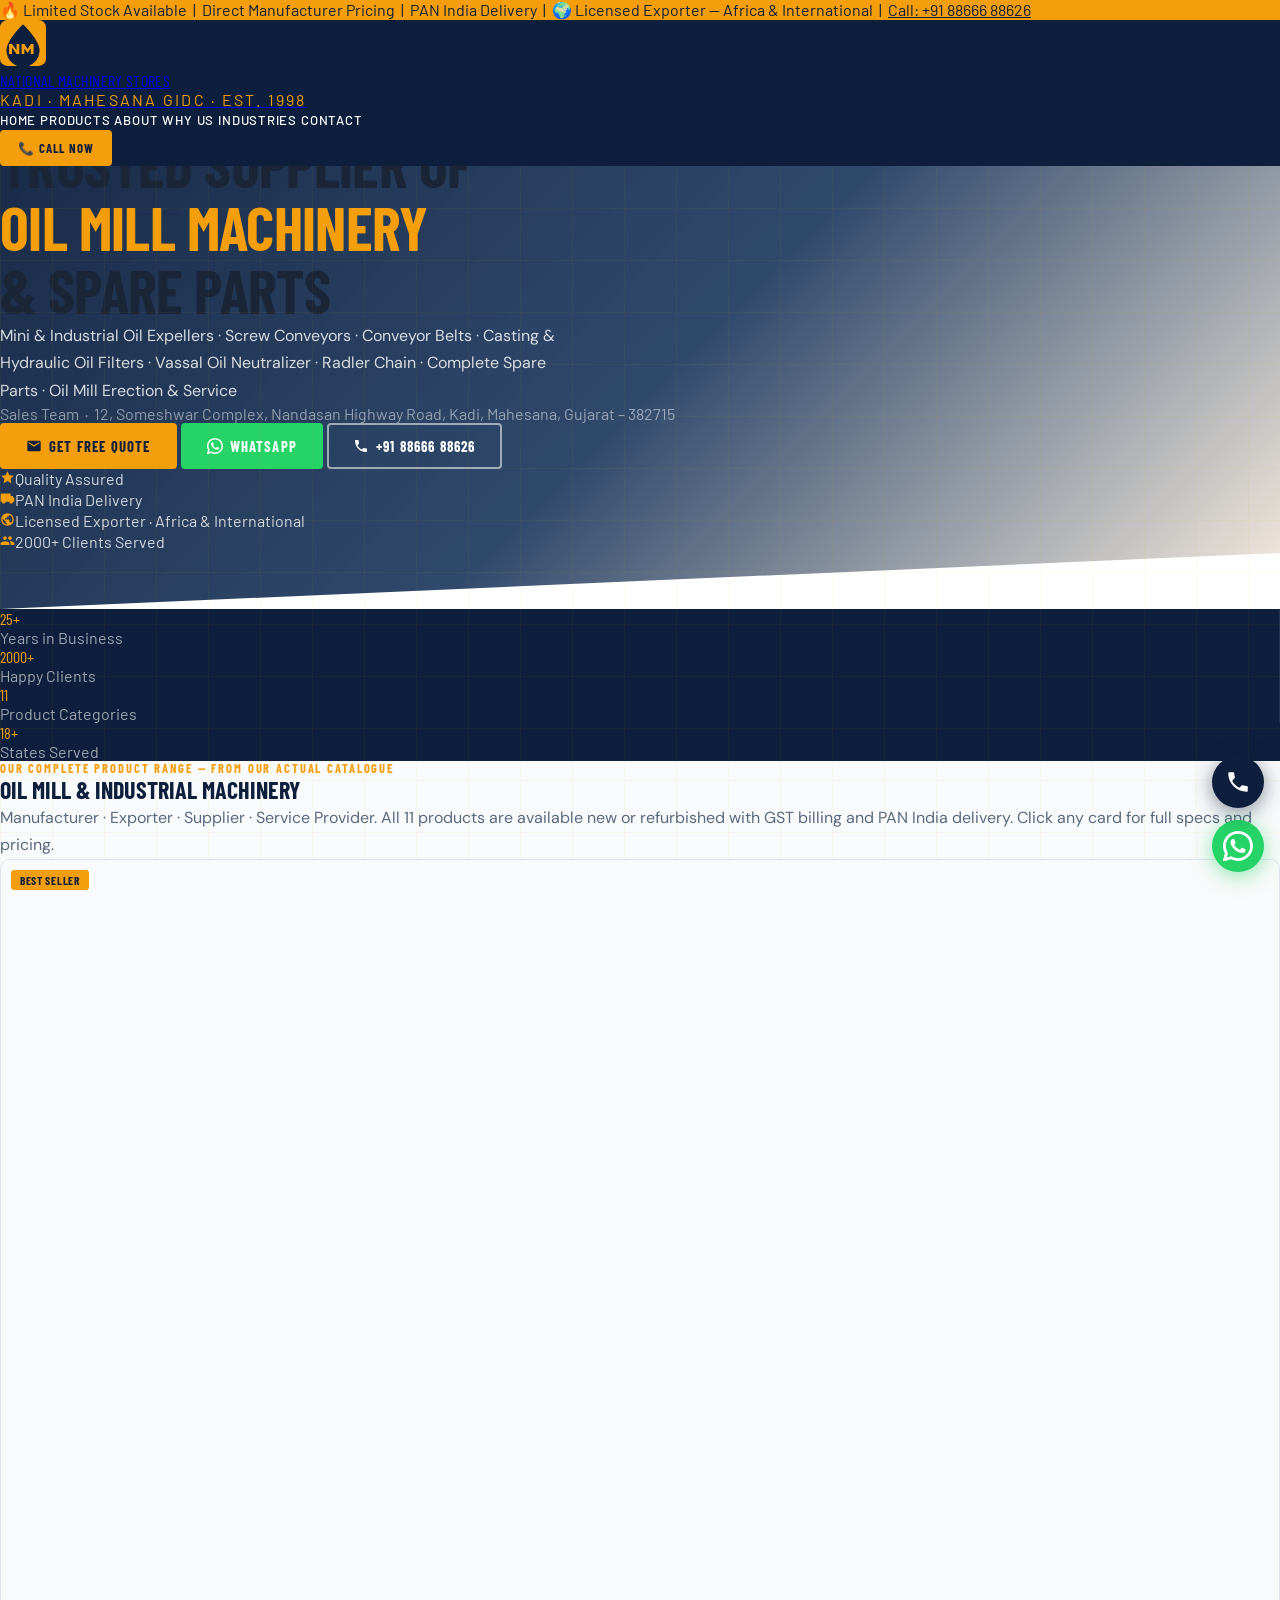
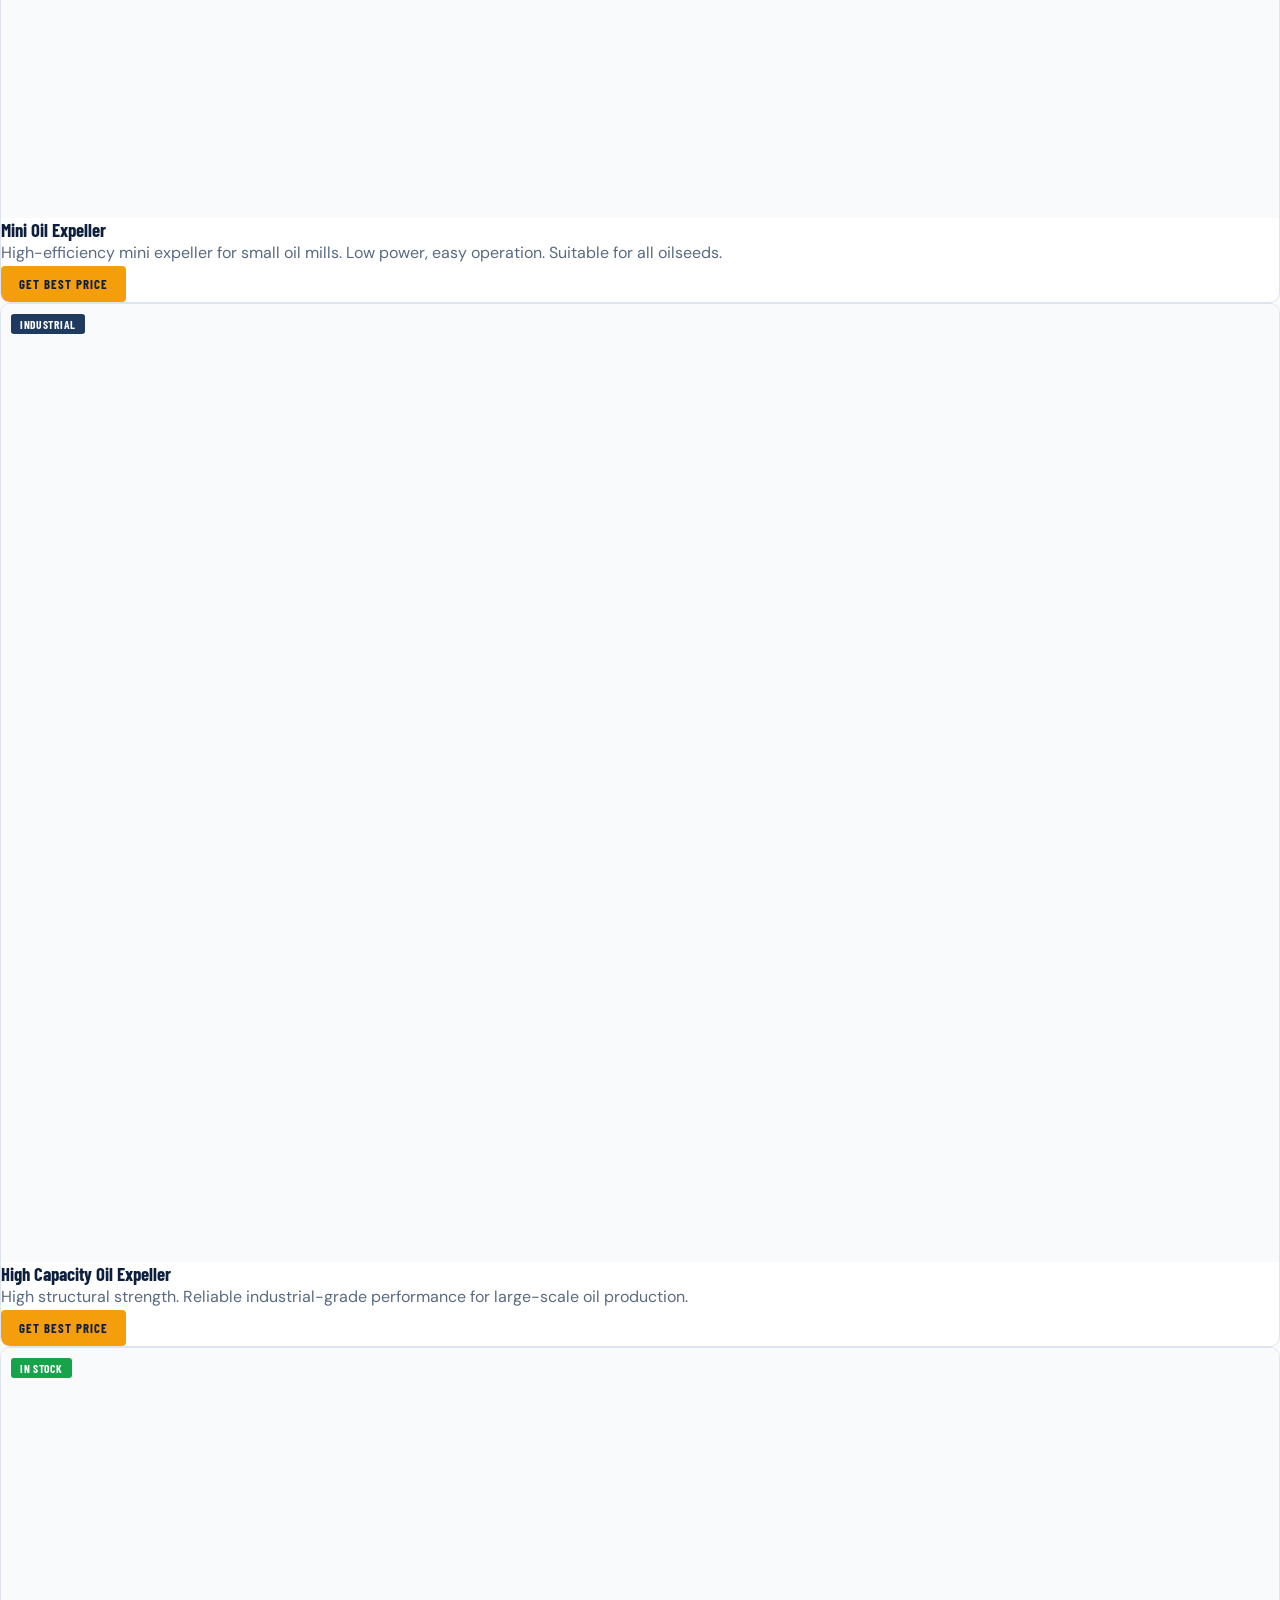
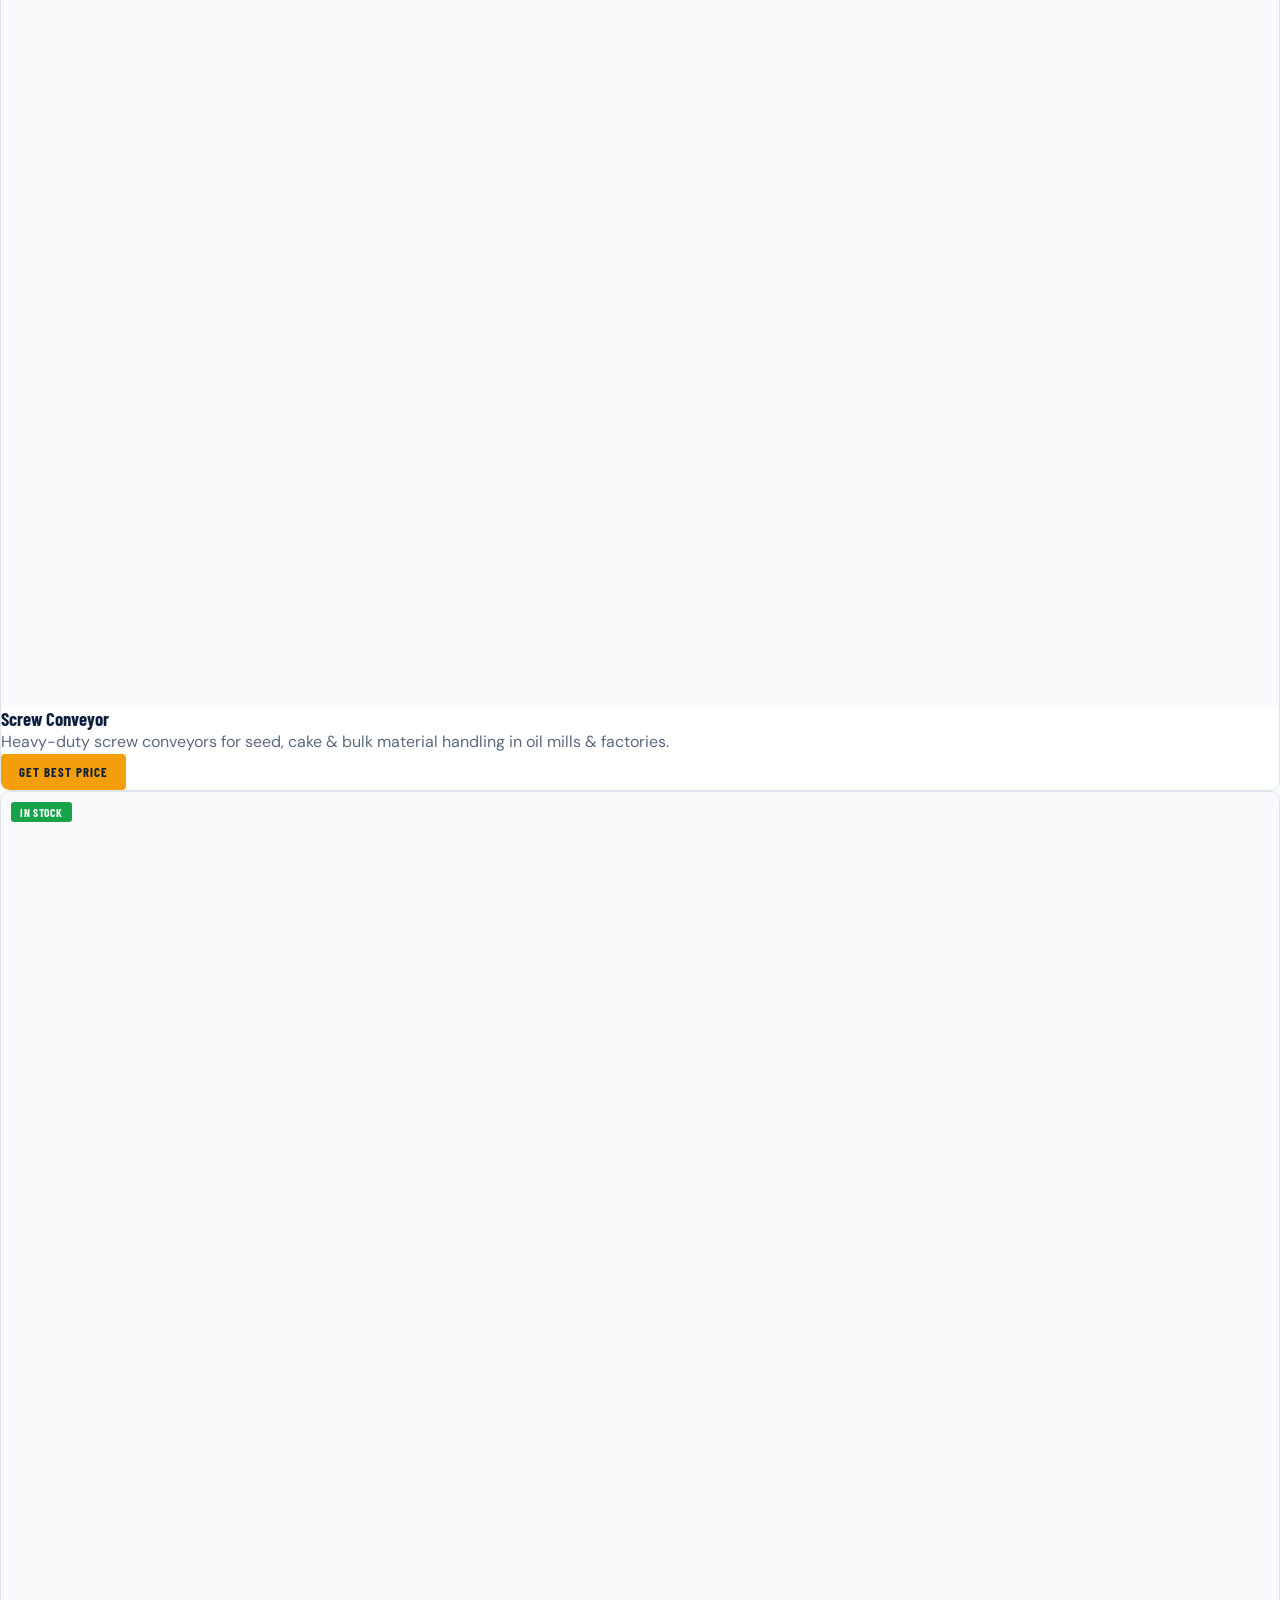
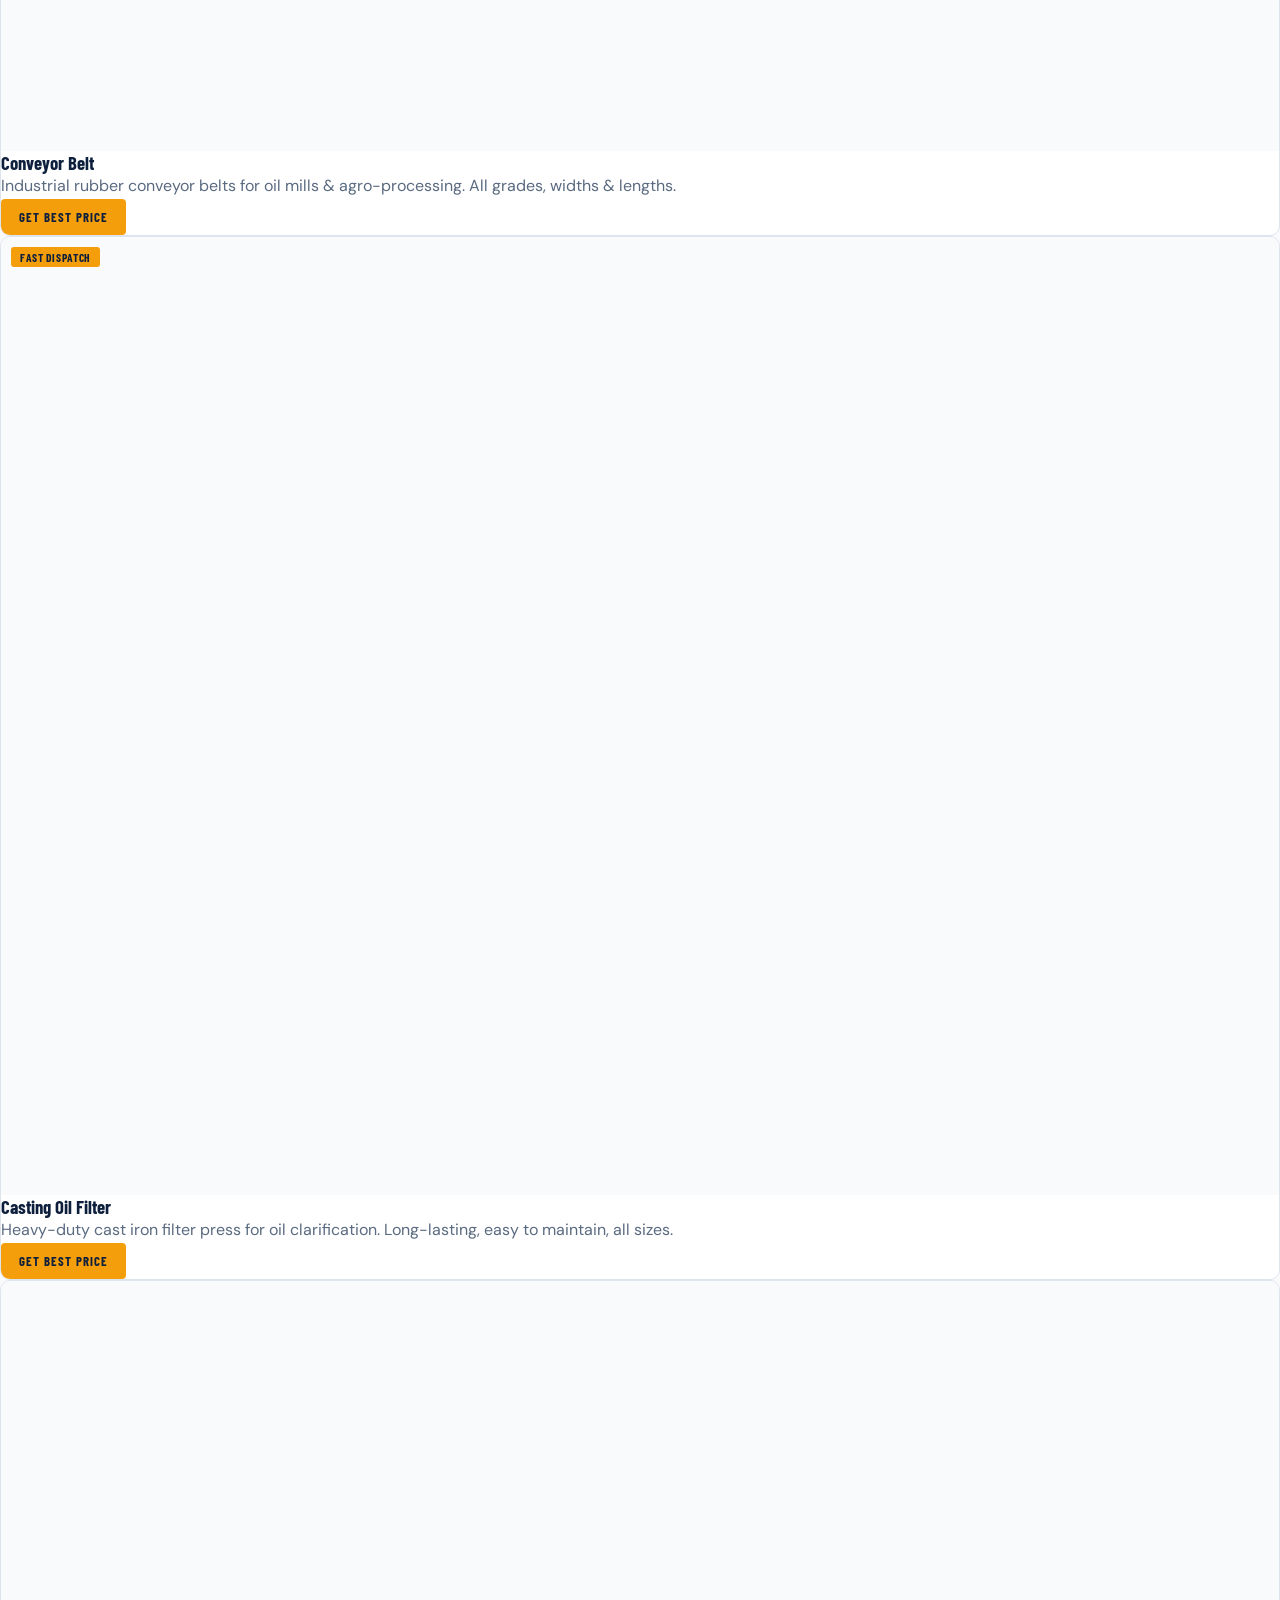
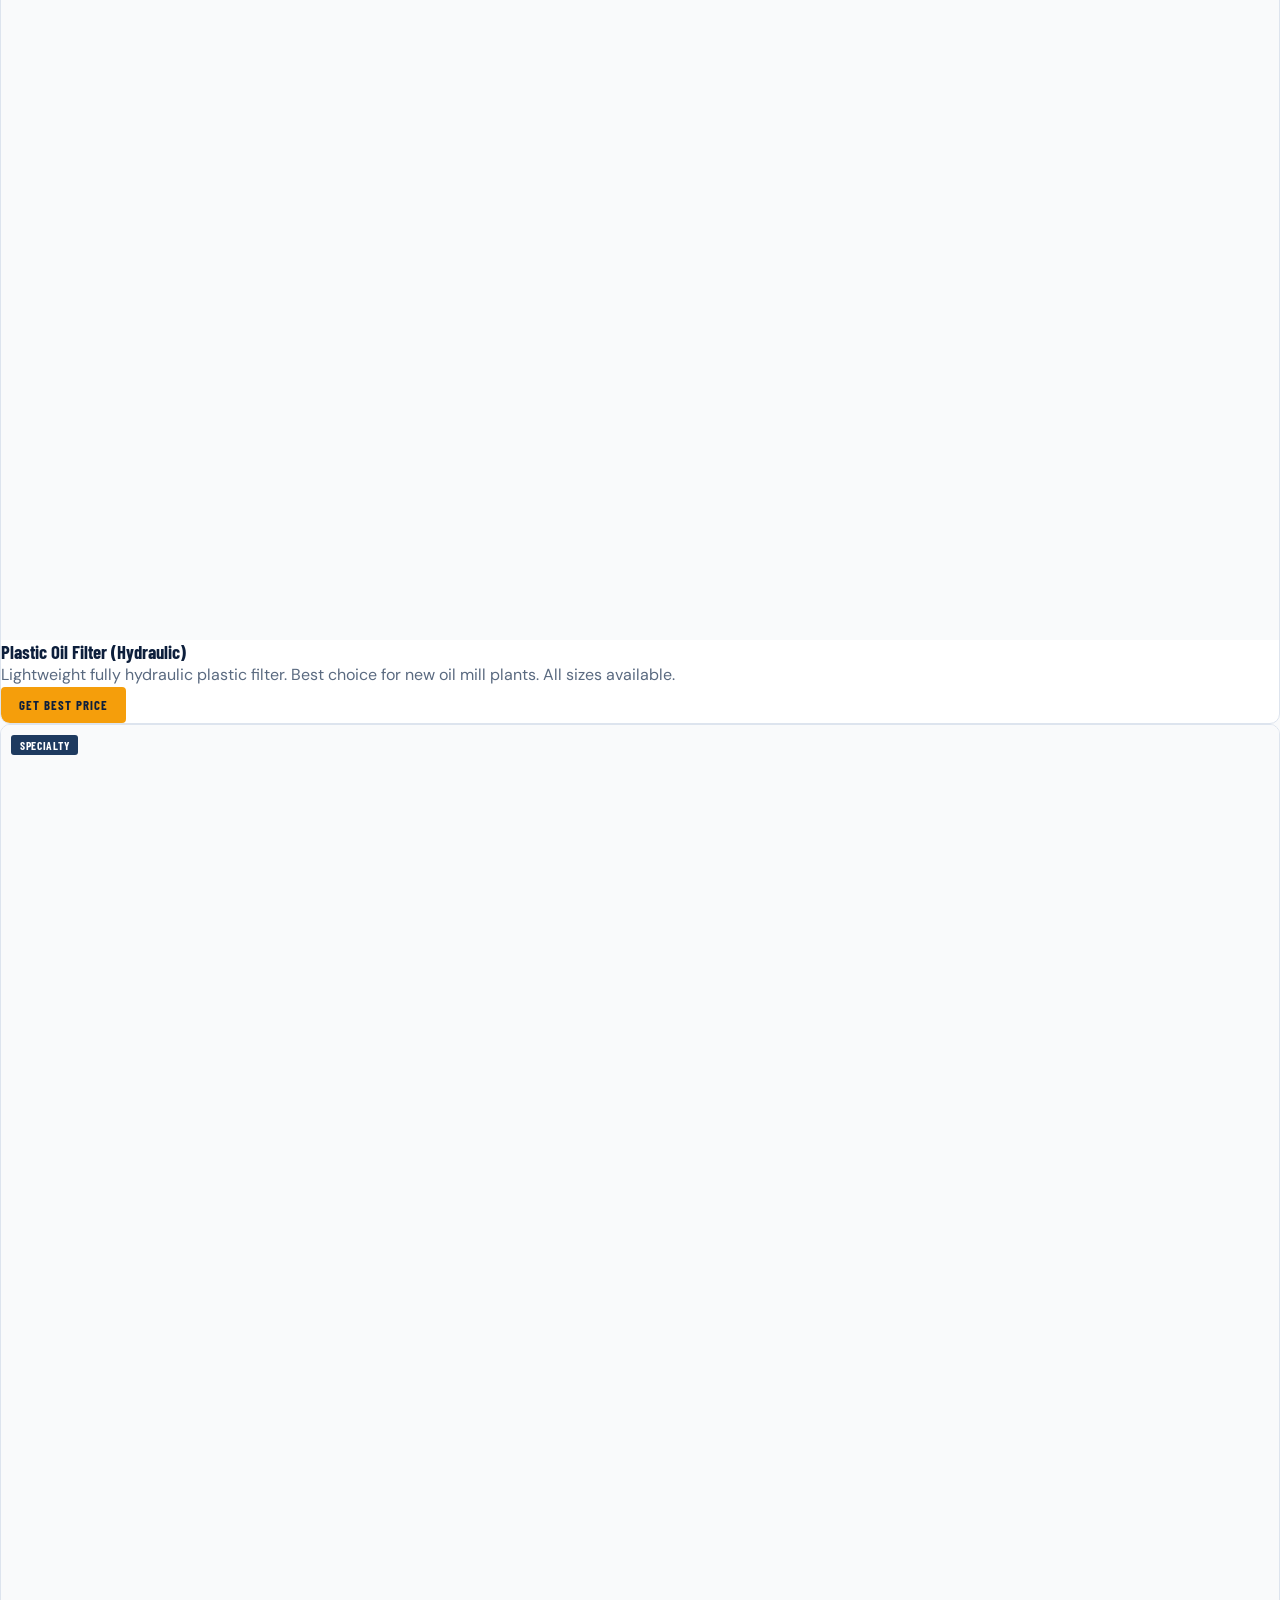
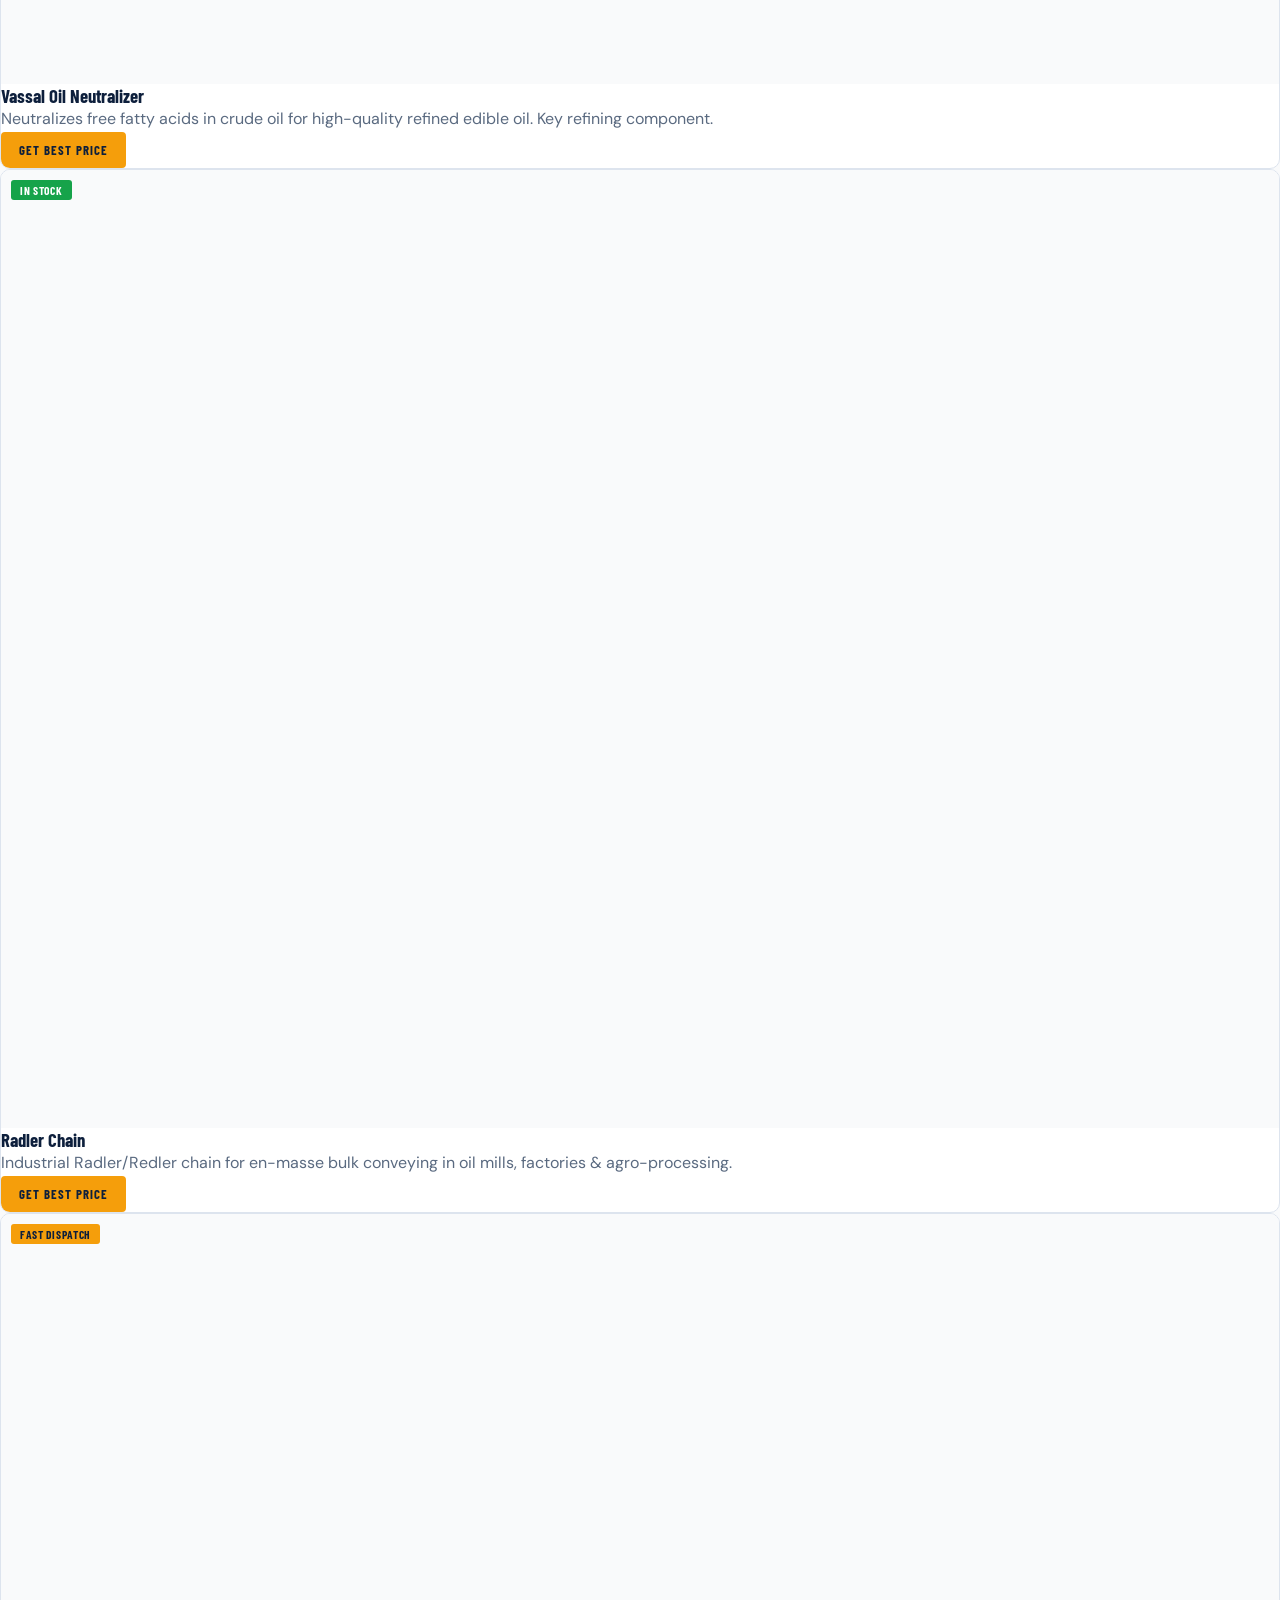
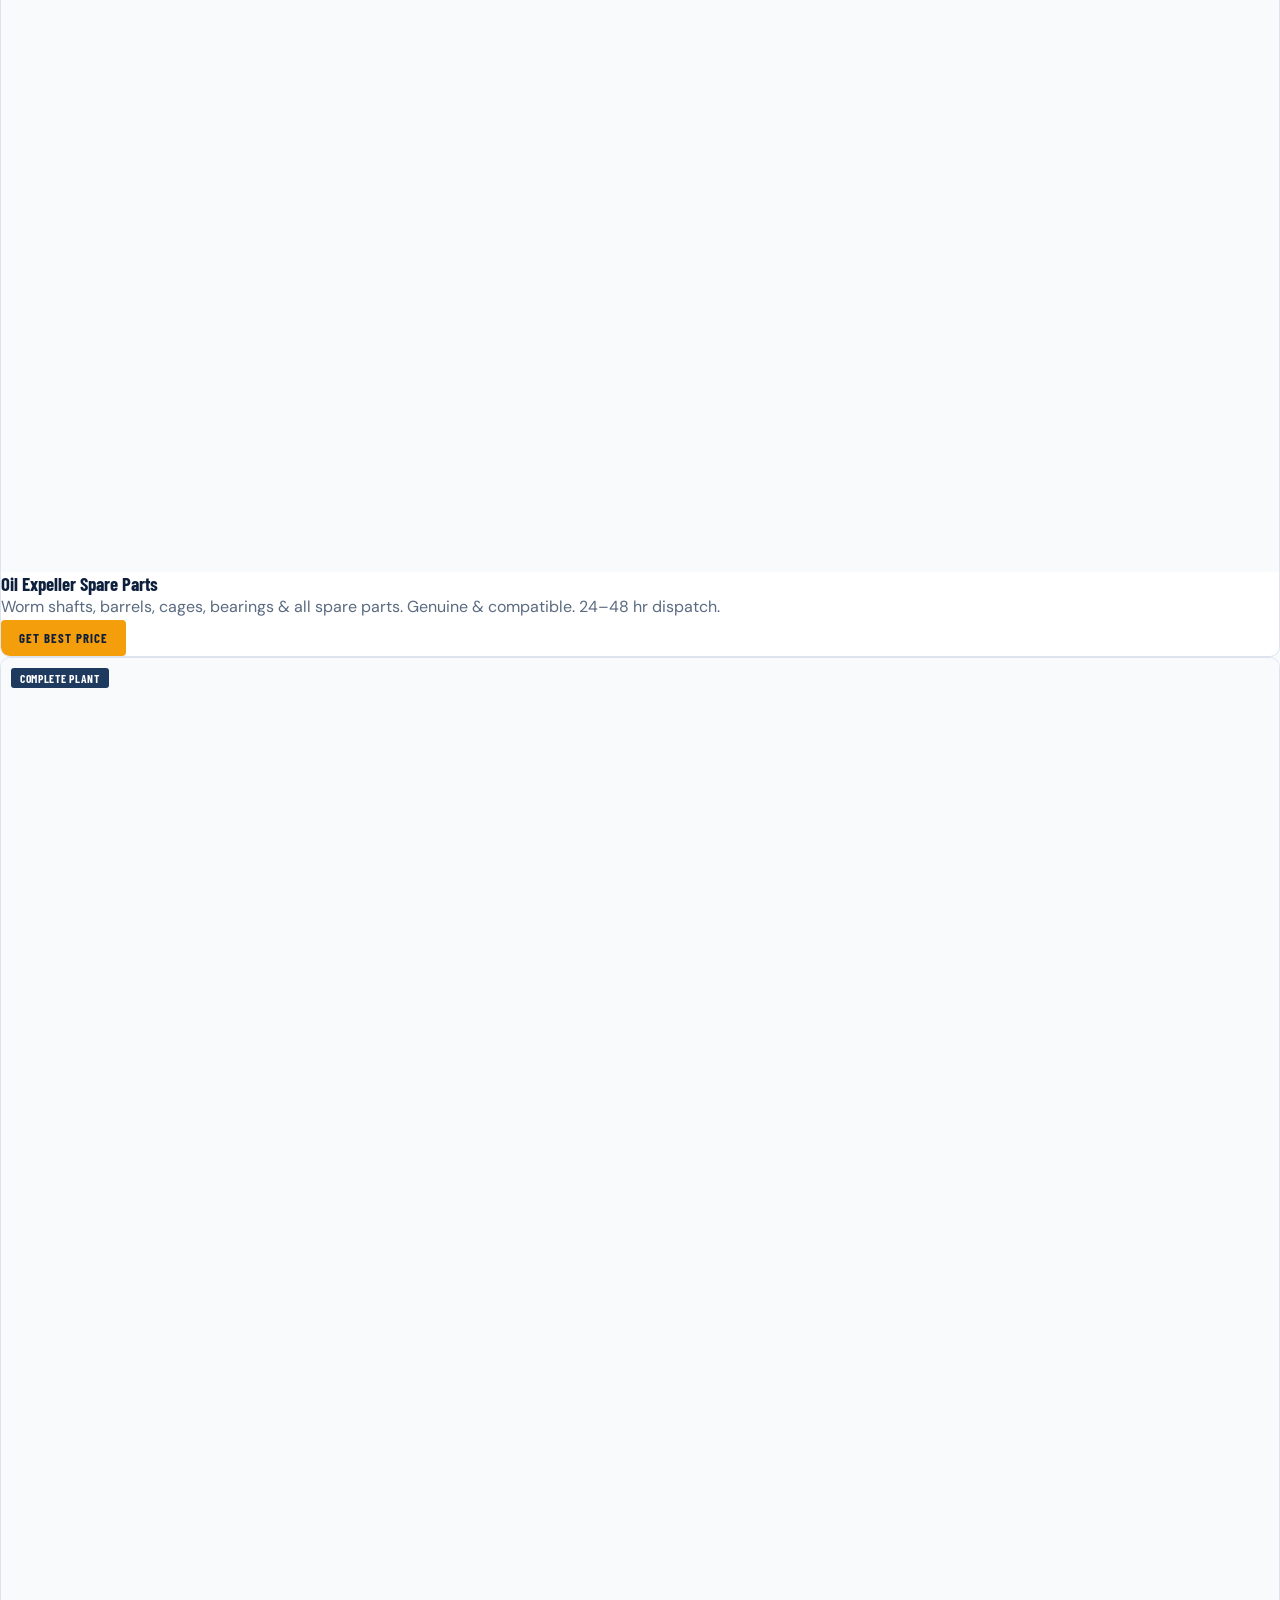
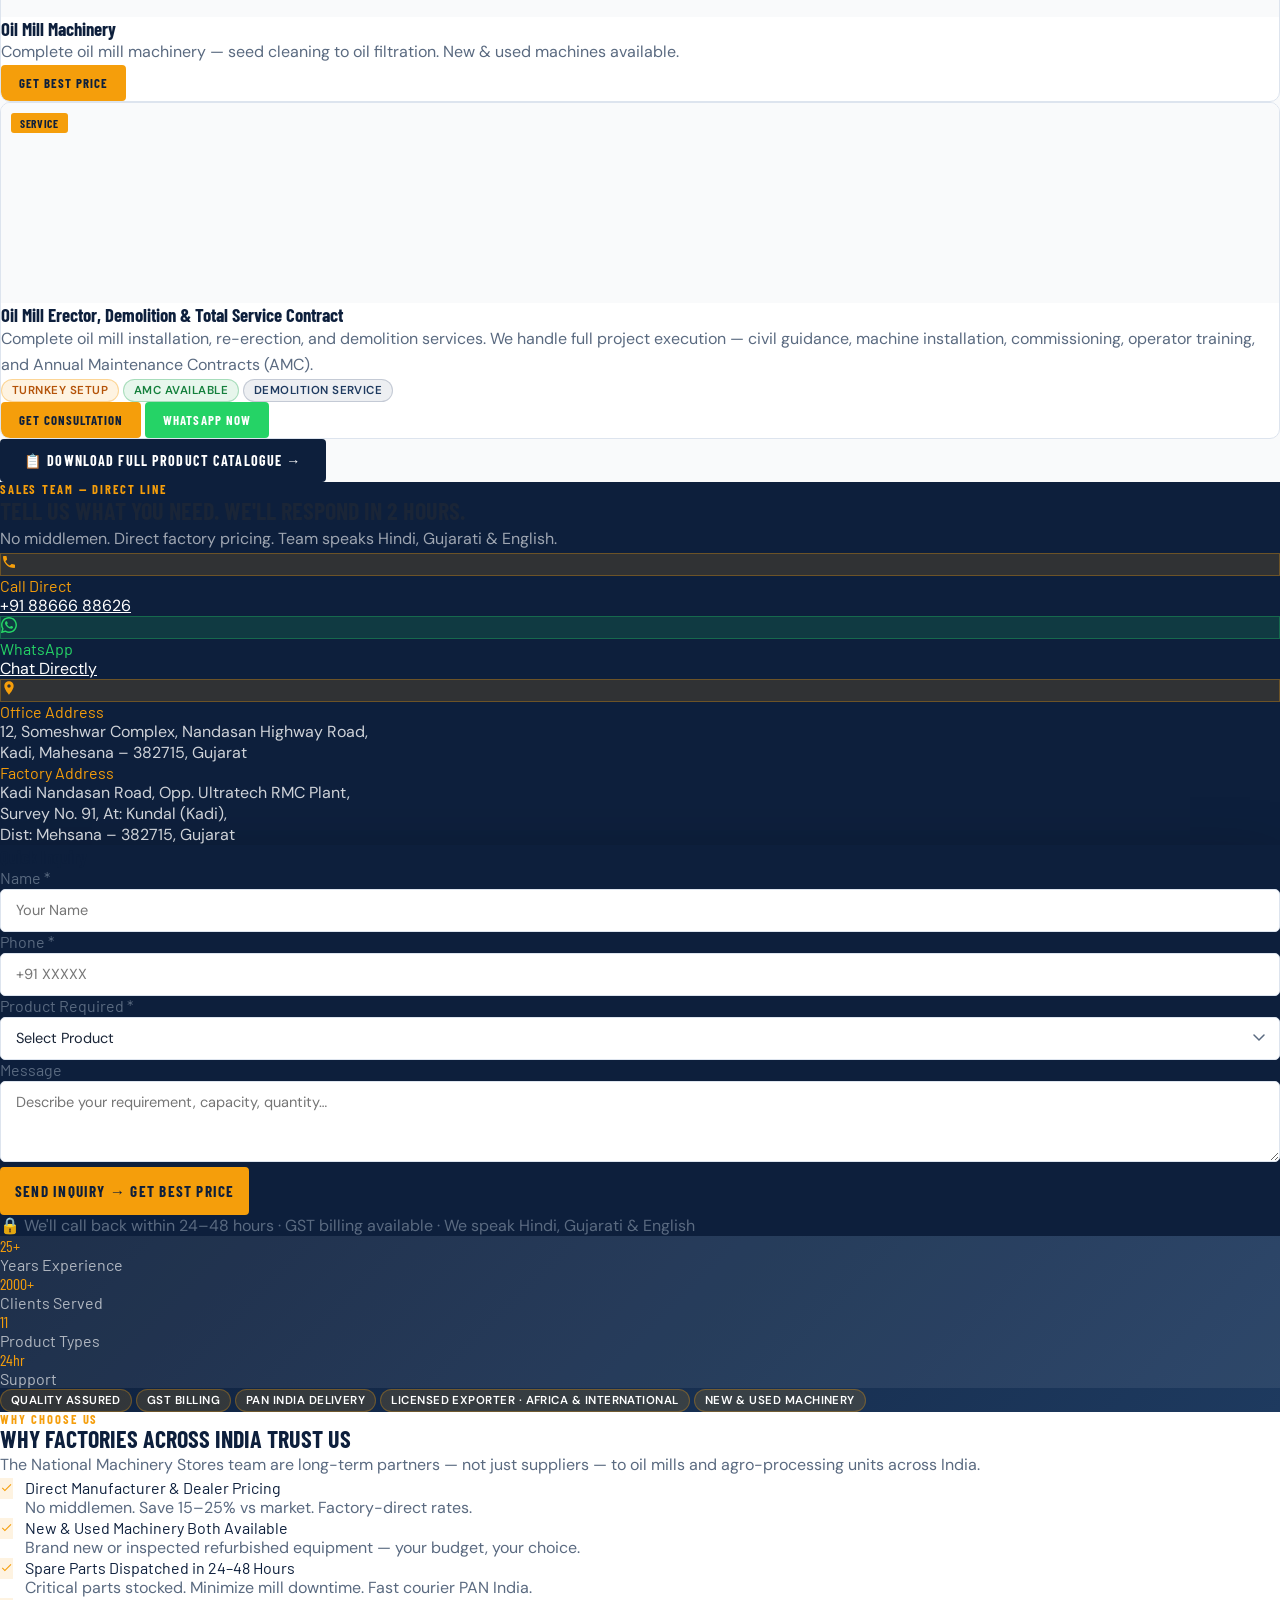
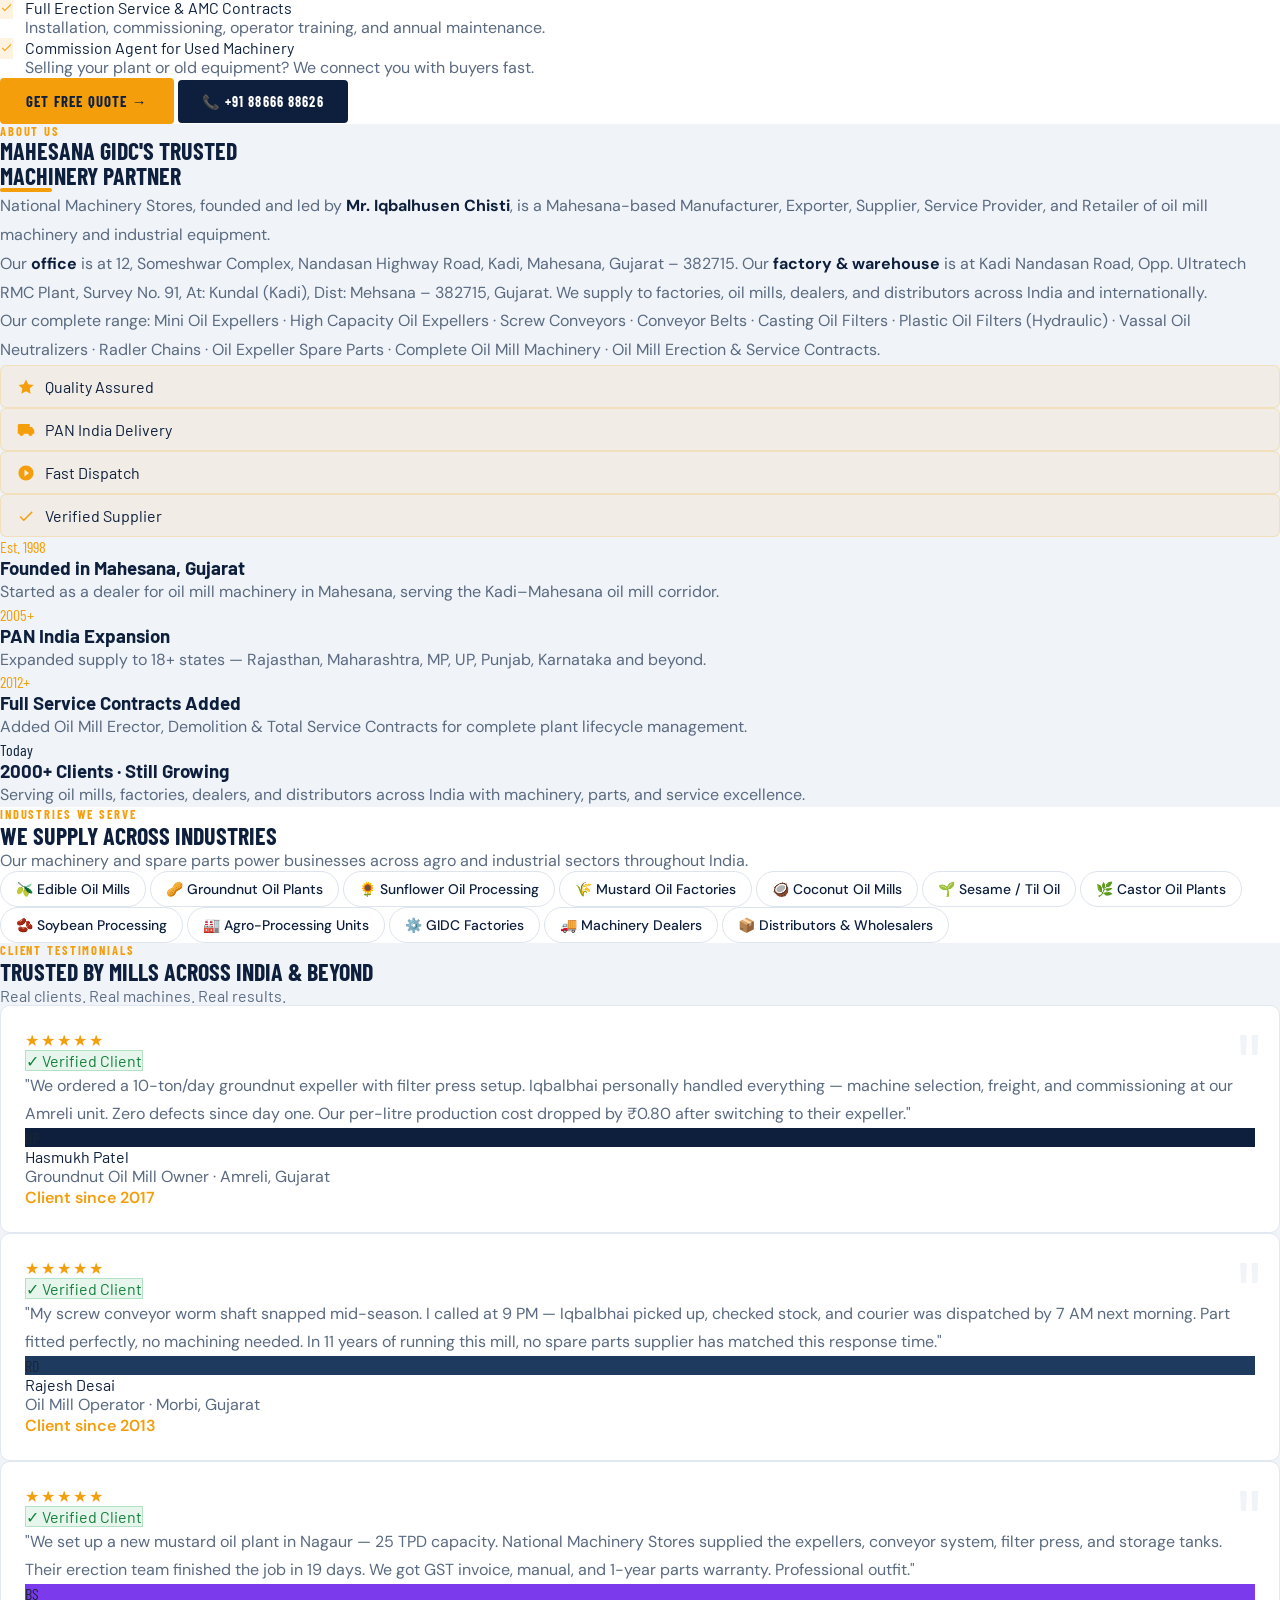
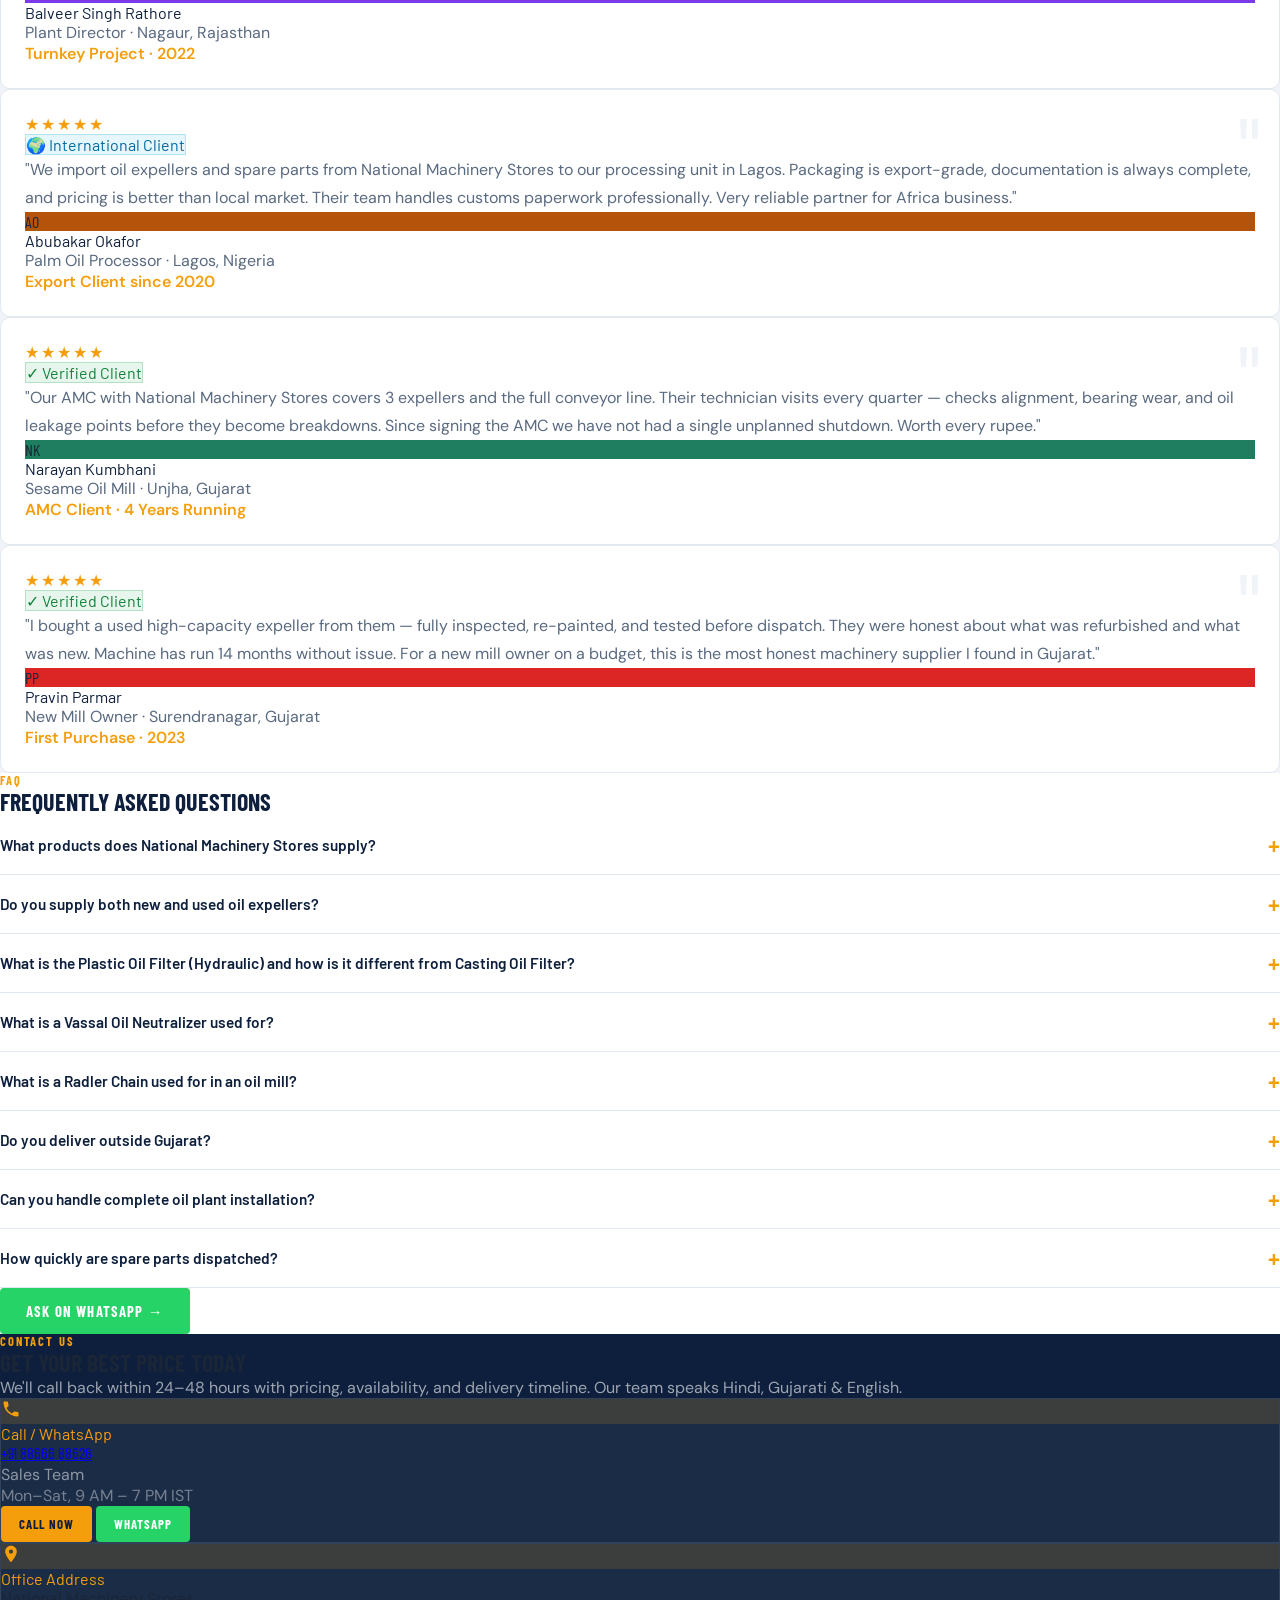
==== index.html @ 142280fa "Replace direct Iqbalhusen contact references with Sales Team Keep founder credit in About section; a" ====
<!DOCTYPE html>
<html lang="en">
<head>
  <meta charset="UTF-8" />
  <meta name="viewport" content="width=device-width, initial-scale=1.0" />
  <title>National Machinery Stores | Oil Expeller, Oil Mill Machinery & Conveyors Supplier – Mahesana, Gujarat</title>
  <meta name="description" content="National Machinery Stores, Mahesana – Manufacturer, Supplier & Service Provider for Mini Oil Expeller, High Capacity Oil Expeller, Screw Conveyors, Conveyor Belt, Casting Oil Filter, Plastic Oil Filter (Hydraulic), Vassal Oil Neutralizer, Radler Chain & Spare Parts. Call our Sales Team: +91 88666 88626." />
  <meta name="keywords" content="Mini Oil Expeller Mahesana, High Capacity Oil Expeller Gujarat, Screw Conveyor Supplier Kadi, Conveyor Belt Mehasana, Casting Oil Filter, Plastic Oil Filter Hydraulic, Vassal Oil Neutralizer, Radler Chain Oil Mill, Oil Expeller Spare Parts India, Oil Mill Machinery Gujarat, Oil Mill Erector Service" />
  <meta name="robots" content="index, follow" />
  <link rel="canonical" href="https://nationalmachinerystores.com/" />
  <meta property="og:title" content="National Machinery Stores | Oil Mill Machinery Supplier – Mahesana, Gujarat" />
  <meta property="og:description" content="Manufacturer & Supplier of Oil Expellers, Screw Conveyors, Conveyor Belts, Oil Filters, Radler Chain, Vassal Oil Neutralizer & Spare Parts. PAN India Delivery." />
  <meta property="og:type" content="website" />
  <script type="application/ld+json">
  {"@context":"https://schema.org","@type":"LocalBusiness","name":"National Machinery Stores",
  "description":"Manufacturer, Exporter, Supplier, Service Provider of Oil Expellers, Screw Conveyors, Conveyor Belt, Oil Filters, Radler Chain, Vassal Oil Neutralizer and Oil Mill Spare Parts.",
  "address":{"@type":"PostalAddress","streetAddress":"12, Someshwar Complex, Nandasan Highway Road, Kadi","addressLocality":"Mahesana","addressRegion":"Gujarat","postalCode":"382715","addressCountry":"IN"},
  "telephone":"+918866688626","founder":{"@type":"Person","name":"Iqbalhusen Chisti"},"areaServed":["IN","Africa"]}
  </script>

  <link rel="preconnect" href="https://fonts.googleapis.com" />
  <link rel="preconnect" href="https://fonts.gstatic.com" crossorigin />
  <link href="https://fonts.googleapis.com/css2?family=Barlow+Condensed:wght@400;600;700;800;900&family=DM+Sans:wght@300;400;500;600&family=Barlow:wght@400;500;600;700&display=swap" rel="stylesheet" />
  <script src="https://cdn.tailwindcss.com"></script>

  <style>
    :root{--navy:#0d1f3c;--steel:#1e3a5f;--amber:#f59e0b;--amber-hot:#d97706;--smoke:#f0f4f8;--muted:#5a6a80}
    *,*::before,*::after{box-sizing:border-box;margin:0;padding:0}
    html{scroll-behavior:smooth;overflow-x:hidden;max-width:100%}
    body{font-family:'DM Sans',sans-serif;color:#1a2537;background:#fff;overflow-x:hidden;max-width:100%;width:100%}
    .fd{font-family:'Barlow Condensed',sans-serif}
    .fm{font-family:'Barlow',sans-serif}

    /* NAV */
    #site-header{position:fixed;top:0;left:0;width:100%;z-index:999}
    #navbar{transition:background .3s,box-shadow .3s}
    #navbar.scrolled{background:var(--navy)!important;box-shadow:0 2px 20px rgba(0,0,0,.4)}
    .nl{font-family:'Barlow',sans-serif;font-weight:500;font-size:.82rem;letter-spacing:.06em;text-transform:uppercase;color:#fff;text-decoration:none;padding:4px 0;border-bottom:2px solid transparent;transition:color .2s,border-color .2s}
    .nl:hover{color:var(--amber);border-bottom-color:var(--amber)}

    /* HERO */
    .hero-bg{background:linear-gradient(135deg,rgba(13,31,60,.97) 0%,rgba(30,58,95,.92) 55%,rgba(213,119,6,.12) 100%),url('https://images.unsplash.com/photo-1504328345606-18bbc8c9d7d1?w=1800&q=80') center/cover no-repeat}
    .hero-bg::before{content:'';position:absolute;inset:0;background-image:linear-gradient(rgba(245,158,11,.05) 1px,transparent 1px),linear-gradient(90deg,rgba(245,158,11,.05) 1px,transparent 1px);background-size:52px 52px;pointer-events:none}

    /* BUTTONS */
    .ba{display:inline-flex;align-items:center;gap:7px;font-family:'Barlow Condensed',sans-serif;font-weight:700;letter-spacing:.08em;text-transform:uppercase;text-decoration:none;border-radius:4px;border:2px solid;cursor:pointer;white-space:nowrap;transition:transform .15s,box-shadow .2s,background .2s,color .2s}
    .ba-am{background:var(--amber);color:var(--navy);border-color:var(--amber);padding:12px 24px;font-size:.92rem}
    .ba-am:hover{background:var(--amber-hot);border-color:var(--amber-hot);transform:translateY(-2px);box-shadow:0 8px 24px rgba(245,158,11,.3)}
    .ba-sm{padding:8px 16px!important;font-size:.8rem!important}
    .ba-ol{background:transparent;color:#fff;border-color:rgba(255,255,255,.55);padding:12px 24px;font-size:.92rem}
    .ba-ol:hover{background:rgba(255,255,255,.1);border-color:#fff;transform:translateY(-2px)}
    .ba-nv{background:var(--navy);color:#fff;border-color:var(--navy);padding:11px 22px;font-size:.88rem}
    .ba-nv:hover{background:#0a1628;transform:translateY(-2px)}
    .ba-wa{background:#25d366;color:#fff;border-color:#25d366;padding:12px 24px;font-size:.92rem}
    .ba-wa:hover{background:#1ebe5a;transform:translateY(-2px);box-shadow:0 8px 24px rgba(37,211,102,.35)}

    /* PRODUCT CARDS */
    .pc{background:#fff;border:1px solid #dde4ee;border-radius:10px;overflow:hidden;transition:transform .25s,box-shadow .25s,border-color .25s;cursor:pointer;display:flex;flex-direction:column}
    .pc:hover{transform:translateY(-5px);box-shadow:0 18px 50px rgba(13,31,60,.13);border-color:var(--amber)}
    .piw{position:relative;overflow:hidden;background:#f9fafb;aspect-ratio:4/3;flex-shrink:0}
    .piw img{width:100%;height:100%;object-fit:cover;transition:transform .4s}
    .pc:hover .piw img{transform:scale(1.06)}
    .pb{position:absolute;top:10px;left:10px;font-family:'Barlow Condensed',sans-serif;font-size:.72rem;font-weight:700;letter-spacing:.06em;text-transform:uppercase;padding:3px 9px;border-radius:3px;z-index:1}
    .pb-am{background:var(--amber);color:var(--navy)}
    .pb-gn{background:#16a34a;color:#fff}
    .pb-bl{background:var(--steel);color:#fff}
    .ifb{width:100%;height:100%;display:flex;align-items:center;justify-content:center;background:linear-gradient(135deg,var(--smoke),#e2e8f0);font-family:'Barlow Condensed',sans-serif;font-size:.8rem;font-weight:700;color:var(--muted);text-align:center;padding:16px;line-height:1.4}

    /* MISC */
    .al{width:52px;height:4px;background:var(--amber);border-radius:2px}
    .sl{font-family:'Barlow Condensed',sans-serif;font-size:.78rem;letter-spacing:.15em;text-transform:uppercase;color:var(--amber);font-weight:700}
    .sb{border-right:1px solid rgba(255,255,255,.1)}
    .sb:last-child{border-right:none}
    .ci{display:flex;gap:12px;align-items:flex-start}
    .pill{display:inline-block;padding:3px 10px;border-radius:40px;font-size:.72rem;font-weight:600;letter-spacing:.04em;text-transform:uppercase}
    .p-am{background:rgba(245,158,11,.12);color:#b45309;border:1px solid rgba(245,158,11,.35)}
    .p-gn{background:rgba(22,163,74,.1);color:#15803d;border:1px solid rgba(22,163,74,.3)}
    .p-bl{background:rgba(30,58,95,.08);color:#1e3a5f;border:1px solid rgba(30,58,95,.2)}
    .tb{display:flex;align-items:center;gap:10px;padding:11px 16px;background:rgba(245,158,11,.07);border:1px solid rgba(245,158,11,.2);border-radius:6px}

    /* FAQ */
    .fi{border-bottom:1px solid #e2e8f0}
    .ft{display:none}
    .fl{display:flex;align-items:center;justify-content:space-between;padding:17px 0;cursor:pointer;font-family:'Barlow',sans-serif;font-weight:600;font-size:.96rem;color:var(--navy);user-select:none}
    .fl::after{content:'+';font-size:1.5rem;color:var(--amber);transition:transform .25s;line-height:1;flex-shrink:0;margin-left:14px}
    .ft:checked+.fl::after{transform:rotate(45deg)}
    .fb{max-height:0;overflow:hidden;transition:max-height .35s ease}
    .ft:checked~.fb{max-height:280px}
    .fb p{padding:0 0 16px;color:var(--muted);font-size:.9rem;line-height:1.7}

    /* FORM */
    .fi-input{width:100%;padding:11px 15px;border:1.5px solid #dde4ee;border-radius:5px;font-family:'DM Sans',sans-serif;font-size:.91rem;color:#1a2537;background:#fff;transition:border-color .2s,box-shadow .2s;outline:none}
    .fi-input:focus{border-color:var(--steel);box-shadow:0 0 0 3px rgba(30,58,95,.1)}
    .fsel{appearance:none;background-image:url("data:image/svg+xml,%3Csvg xmlns='http://www.w3.org/2000/svg' width='12' height='8' viewBox='0 0 12 8'%3E%3Cpath d='M1 1l5 5 5-5' stroke='%235a6a80' stroke-width='1.5' fill='none' stroke-linecap='round'/%3E%3C/svg%3E");background-repeat:no-repeat;background-position:right 14px center;padding-right:40px}

    /* STICKY BTNS */
    #sticky-wa{position:fixed;bottom:28px;right:16px;z-index:1000;width:52px;height:52px;border-radius:50%;background:#25d366;display:flex;align-items:center;justify-content:center;box-shadow:0 4px 20px rgba(37,211,102,.5);animation:wap 2.5s infinite;text-decoration:none;transition:transform .2s}
    #sticky-wa:hover{transform:scale(1.1)}
    #sticky-call{position:fixed;bottom:92px;right:16px;z-index:1000;width:52px;height:52px;border-radius:50%;background:var(--navy);display:flex;align-items:center;justify-content:center;box-shadow:0 4px 20px rgba(13,31,60,.5);text-decoration:none;transition:transform .2s}
    #sticky-call:hover{transform:scale(1.1)}
    @keyframes wap{0%,100%{box-shadow:0 4px 20px rgba(37,211,102,.5)}50%{box-shadow:0 4px 34px rgba(37,211,102,.9)}}

    /* MODAL */
    #pm{display:none;position:fixed;inset:0;z-index:2000;align-items:center;justify-content:center}
    #pm.open{display:flex}
    .mo{position:absolute;inset:0;background:rgba(10,22,40,.82);backdrop-filter:blur(5px)}
    .mb-box{position:relative;z-index:1;background:#fff;border-radius:14px;max-width:740px;width:calc(100% - 32px);max-height:92vh;overflow-y:auto;box-shadow:0 32px 80px rgba(0,0,0,.4)}
    .mi{width:100%;height:220px;object-fit:cover}
    .mc{padding:28px 30px 30px}
    .mclose{position:absolute;top:12px;right:12px;width:34px;height:34px;border-radius:50%;background:rgba(0,0,0,.55);border:none;cursor:pointer;color:#fff;font-size:1.1rem;display:flex;align-items:center;justify-content:center;z-index:2;transition:background .2s}
    .mclose:hover{background:rgba(0,0,0,.75)}
    .spec-table{width:100%;border-collapse:collapse;font-size:.88rem}
    .spec-table tr:nth-child(even){background:var(--smoke)}
    .spec-table td{padding:9px 14px;vertical-align:top}
    .spec-table td:first-child{font-family:'Barlow',sans-serif;font-weight:600;color:var(--navy);width:40%;white-space:nowrap}
    .spec-table td:last-child{color:var(--muted)}

    /* MOBILE MENU */
    #mob{display:none}
    #mob.open{display:block}
    .hbg{display:none;cursor:pointer;flex-direction:column;gap:5px;padding:6px}
    .hbg span{display:block;width:24px;height:2px;background:#fff;border-radius:2px}
    @media(max-width:1024px){.hbg{display:flex}.nd{display:none!important}}

    /* SCROLL REVEAL */
    .rv{opacity:0;transform:translateY(22px);transition:opacity .55s ease,transform .55s ease}
    .rv.vs{opacity:1;transform:translateY(0)}

    /* INDUSTRIES */
    .it{display:inline-flex;align-items:center;gap:7px;padding:8px 15px;background:#fff;border:1px solid #dde4ee;border-radius:40px;font-size:.87rem;font-weight:500;color:var(--navy);transition:all .2s;cursor:default}
    .it:hover{background:var(--navy);color:#fff;border-color:var(--navy)}

    /* TESTIMONIALS */
    .tc{background:#fff;border:1px solid #e2e8f0;border-radius:10px;padding:24px;position:relative}
    .tc::before{content:'"';position:absolute;top:10px;right:18px;font-family:'Barlow Condensed',sans-serif;font-size:6rem;color:#f0f4f8;line-height:1;pointer-events:none}

    /* TOAST */
    #toast{display:none;position:fixed;bottom:32px;left:50%;transform:translateX(-50%);background:#16a34a;color:#fff;padding:14px 26px;border-radius:8px;font-family:'Barlow',sans-serif;font-weight:600;font-size:.92rem;z-index:3000;box-shadow:0 8px 32px rgba(22,163,74,.45);white-space:nowrap;max-width:calc(100vw - 32px)}

    ::-webkit-scrollbar{width:5px}::-webkit-scrollbar-track{background:#f0f4f8}::-webkit-scrollbar-thumb{background:var(--steel);border-radius:3px}
    @media(max-width:640px){
      .h1r{font-size:2.3rem!important;line-height:1.06!important}
      .mc{padding:18px 16px 22px}
      #home{padding-left:16px!important;padding-right:16px!important}
      .ba{font-size:.82rem!important;padding:10px 16px!important}
    }
    @media(max-width:380px){
      .h1r{font-size:2rem!important}
      .ba{font-size:.78rem!important;padding:9px 13px!important}
    }
  </style>
</head>
<body>

<!-- ══════════════════════════════════════════
     URGENCY BAR
══════════════════════════════════════════ -->
<header id="site-header">
<div style="background:var(--amber)" class="py-2 px-4 text-center">
  <p class="fm text-sm font-semibold" style="color:#0d1f3c">
    🔥 Limited Stock Available &nbsp;|&nbsp; Direct Manufacturer Pricing &nbsp;|&nbsp; PAN India Delivery &nbsp;|&nbsp; 🌍 Licensed Exporter — Africa &amp; International &nbsp;|&nbsp;
    <a href="tel:+918866688626" style="color:#0d1f3c" class="underline font-bold">Call: +91 88666 88626</a>
  </p>
</div>

<!-- ══════════════════════════════════════════
     NAVBAR
══════════════════════════════════════════ -->
<nav id="navbar" class="py-3" style="background:var(--navy)">
  <div class="max-w-7xl mx-auto px-5 flex items-center justify-between gap-4">

    <a href="#home" class="flex items-center gap-3 no-underline flex-shrink-0">
      <svg width="46" height="46" viewBox="0 0 100 100" xmlns="http://www.w3.org/2000/svg" style="flex-shrink:0">
        <rect width="100" height="100" rx="16" fill="#f59e0b"/>
        <path d="M50,9 C50,9 14,43 14,66 A36,36 0 0 0 86,66 C86,43 50,9 50,9 Z" fill="#0d1f3c"/>
        <!-- N -->
        <rect x="20" y="52" width="6" height="22" fill="#f59e0b"/>
        <polygon points="20,52 26,52 36,66 36,52 42,52 42,74 36,74 26,60 26,74 20,74" fill="#f59e0b"/>
        <!-- M -->
        <polygon points="47,52 53,52 60,63 67,52 73,52 73,74 67,74 67,62 60,72 53,62 53,74 47,74" fill="#f59e0b"/>
      </svg>
      <div>
        <div class="fd font-black text-white" style="font-size:1rem;letter-spacing:.02em;line-height:1.2">NATIONAL MACHINERY STORES</div>
        <div class="fm text-xs font-semibold tracking-widest" style="color:var(--amber);letter-spacing:.14em">KADI · MAHESANA GIDC · EST. 1998</div>
      </div>
    </a>

    <div class="nd flex items-center gap-6">
      <a href="#home" class="nl">Home</a>
      <a href="#products" class="nl">Products</a>
      <a href="#about" class="nl">About</a>
      <a href="#why-us" class="nl">Why Us</a>
      <a href="#industries" class="nl">Industries</a>
      <a href="#contact" class="nl">Contact</a>
    </div>

    <div class="flex items-center gap-2">
      <a href="tel:+918866688626" class="ba ba-am ba-sm hidden lg:inline-flex">📞 Call Now</a>
      <div class="hbg" onclick="toggleMob()"><span></span><span></span><span></span></div>
    </div>
  </div>

  <div id="mob" style="background:#0d1f3c;border-top:1px solid rgba(255,255,255,.08)">
    <div class="px-5 py-5 flex flex-col gap-4">
      <a href="#home"      class="nl text-base" onclick="toggleMob()">Home</a>
      <a href="#products"  class="nl text-base" onclick="toggleMob()">Products</a>
      <a href="#about"     class="nl text-base" onclick="toggleMob()">About</a>
      <a href="#why-us"    class="nl text-base" onclick="toggleMob()">Why Us</a>
      <a href="#industries"class="nl text-base" onclick="toggleMob()">Industries</a>
      <a href="#contact"   class="nl text-base" onclick="toggleMob()">Contact</a>
      <div class="pt-2 flex flex-wrap gap-3">
        <a href="tel:+918866688626" class="ba ba-am ba-sm">📞 Call</a>
        <a href="https://wa.me/918866688626" target="_blank" class="ba ba-wa ba-sm">WhatsApp</a>
      </div>
    </div>
  </div>
</nav>
</header>

<!-- ══════════════════════════════════════════
     HERO
══════════════════════════════════════════ -->
<section id="home" class="hero-bg relative min-h-screen flex items-center" style="padding-top:108px">
  <div class="max-w-7xl mx-auto px-5 py-20 w-full relative z-10">
    <div class="max-w-3xl">

      <div class="flex flex-wrap items-center gap-2 mb-5">
        <span class="pill p-am">Gujarat's Trusted Supplier</span>
        <span class="pill p-gn">Verified Business</span>
        <span class="pill" style="background:rgba(255,255,255,.1);color:#fff;border:1px solid rgba(255,255,255,.2)">Kadi, Mahesana</span>
      </div>

      <h1 class="h1r fd font-black text-white mb-4" style="font-size:3.8rem;line-height:1.04;letter-spacing:-.01em">
        TRUSTED SUPPLIER OF<br/>
        <span style="color:var(--amber)">OIL MILL MACHINERY</span><br/>
        &amp; SPARE PARTS
      </h1>

      <p class="text-base mb-2" style="color:rgba(255,255,255,.82);max-width:570px;line-height:1.72">
        Mini &amp; Industrial Oil Expellers · Screw Conveyors · Conveyor Belts · Casting &amp; Hydraulic Oil Filters · Vassal Oil Neutralizer · Radler Chain · Complete Spare Parts · Oil Mill Erection &amp; Service
      </p>
      <p class="text-sm fm font-medium mb-7" style="color:rgba(255,255,255,.5)">
        Sales Team &nbsp;·&nbsp; 12, Someshwar Complex, Nandasan Highway Road, Kadi, Mahesana, Gujarat – 382715
      </p>

      <div class="flex flex-wrap gap-3 mb-9">
        <a href="#contact" class="ba ba-am">
          <svg width="16" height="16" viewBox="0 0 24 24" fill="currentColor"><path d="M20 4H4c-1.1 0-2 .9-2 2v12c0 1.1.9 2 2 2h16c1.1 0 2-.9 2-2V6c0-1.1-.9-2-2-2zm0 4l-8 5-8-5V6l8 5 8-5v2z"/></svg>
          Get Free Quote
        </a>
        <a href="https://wa.me/918866688626?text=Hello%20National%20Machinery%20Stores%2C%20I%20need%20a%20quote." target="_blank" class="ba ba-wa">
          <svg width="16" height="16" viewBox="0 0 24 24" fill="currentColor"><path d="M17.472 14.382c-.297-.149-1.758-.867-2.03-.967-.273-.099-.471-.148-.67.15-.197.297-.767.966-.94 1.164-.173.199-.347.223-.644.075-.297-.15-1.255-.463-2.39-1.475-.883-.788-1.48-1.761-1.653-2.059-.173-.297-.018-.458.13-.606.134-.133.298-.347.446-.52.149-.174.198-.298.298-.497.099-.198.05-.371-.025-.52-.075-.149-.669-1.612-.916-2.207-.242-.579-.487-.5-.669-.51-.173-.008-.371-.01-.57-.01-.198 0-.52.074-.792.372-.272.297-1.04 1.016-1.04 2.479 0 1.462 1.065 2.875 1.213 3.074.149.198 2.096 3.2 5.077 4.487.709.306 1.262.489 1.694.625.712.227 1.36.195 1.871.118.571-.085 1.758-.719 2.006-1.413.248-.694.248-1.289.173-1.413-.074-.124-.272-.198-.57-.347z"/><path d="M12 0C5.373 0 0 5.373 0 12c0 2.107.548 4.09 1.504 5.812L.057 23.18a.75.75 0 00.927.908l5.504-1.438A11.951 11.951 0 0012 24c6.627 0 12-5.373 12-12S18.627 0 12 0zm0 21.75a9.713 9.713 0 01-4.951-1.352l-.356-.21-3.676.96.977-3.578-.23-.37A9.716 9.716 0 012.25 12C2.25 6.59 6.59 2.25 12 2.25S21.75 6.59 21.75 12 17.41 21.75 12 21.75z"/></svg>
          WhatsApp
        </a>
        <a href="tel:+918866688626" class="ba ba-ol">
          <svg width="16" height="16" viewBox="0 0 24 24" fill="currentColor"><path d="M6.6 10.8c1.4 2.8 3.8 5.1 6.6 6.6l2.2-2.2c.3-.3.7-.4 1-.2 1.1.4 2.3.6 3.6.6.6 0 1 .4 1 1V20c0 .6-.4 1-1 1-9.4 0-17-7.6-17-17 0-.6.4-1 1-1h3.5c.6 0 1 .4 1 1 0 1.3.2 2.5.6 3.6.1.3 0 .7-.2 1L6.6 10.8z"/></svg>
          +91 88666 88626
        </a>
      </div>

      <div class="flex flex-wrap gap-5">
        <div class="flex items-center gap-2"><svg width="15" height="15" viewBox="0 0 24 24" fill="var(--amber)"><path d="M12 2l3.09 6.26L22 9.27l-5 4.87 1.18 6.88L12 17.77l-6.18 3.25L7 14.14 2 9.27l6.91-1.01L12 2z"/></svg><span class="fm text-sm font-medium" style="color:rgba(255,255,255,.8)">Quality Assured</span></div>
        <div class="flex items-center gap-2"><svg width="15" height="15" viewBox="0 0 24 24" fill="var(--amber)"><path d="M20 8h-3V4H3c-1.1 0-2 .9-2 2v11h2c0 1.66 1.34 3 3 3s3-1.34 3-3h6c0 1.66 1.34 3 3 3s3-1.34 3-3h2v-5l-3-4z"/></svg><span class="fm text-sm font-medium" style="color:rgba(255,255,255,.8)">PAN India Delivery</span></div>
        <div class="flex items-center gap-2"><svg width="15" height="15" viewBox="0 0 24 24" fill="var(--amber)"><path d="M12 2C6.48 2 2 6.48 2 12s4.48 10 10 10 10-4.48 10-10S17.52 2 12 2zm-1 17.93c-3.95-.49-7-3.85-7-7.93 0-.62.08-1.21.21-1.79L9 15v1c0 1.1.9 2 2 2v1.93zm6.9-2.54c-.26-.81-1-1.39-1.9-1.39h-1v-3c0-.55-.45-1-1-1H8v-2h2c.55 0 1-.45 1-1V7h2c1.1 0 2-.9 2-2v-.41c2.93 1.19 5 4.06 5 7.41 0 2.08-.8 3.97-2.1 5.39z"/></svg><span class="fm text-sm font-medium" style="color:rgba(255,255,255,.8)">Licensed Exporter · Africa &amp; International</span></div>
        <div class="flex items-center gap-2"><svg width="15" height="15" viewBox="0 0 24 24" fill="var(--amber)"><path d="M16 11c1.66 0 2.99-1.34 2.99-3S17.66 5 16 5c-1.66 0-3 1.34-3 3s1.34 3 3 3zm-8 0c1.66 0 2.99-1.34 2.99-3S9.66 5 8 5C6.34 5 5 6.34 5 8s1.34 3 3 3zm0 2c-2.33 0-7 1.17-7 3.5V19h14v-2.5c0-2.33-4.67-3.5-7-3.5zm8 0c-.29 0-.62.02-.97.05 1.16.84 1.97 1.97 1.97 3.45V19h6v-2.5c0-2.33-4.67-3.5-7-3.5z"/></svg><span class="fm text-sm font-medium" style="color:rgba(255,255,255,.8)">2000+ Clients Served</span></div>
      </div>
    </div>
  </div>
  <div class="absolute bottom-0 left-0 w-full overflow-hidden" style="line-height:0">
    <svg viewBox="0 0 1440 56" preserveAspectRatio="none" style="display:block;width:100%;height:56px" fill="#ffffff"><path d="M0,56 L1440,0 L1440,56 Z"/></svg>
  </div>
</section>

<!-- ══════════════════════════════════════════
     STATS BAR
══════════════════════════════════════════ -->
<section style="background:var(--navy)">
  <div class="max-w-7xl mx-auto px-5">
    <div class="grid grid-cols-2 md:grid-cols-4">
      <div class="sb py-7 px-4 text-center"><div class="fd font-black text-4xl mb-1" style="color:var(--amber)">25+</div><div class="fm text-sm font-medium" style="color:rgba(255,255,255,.6)">Years in Business</div></div>
      <div class="sb py-7 px-4 text-center"><div class="fd font-black text-4xl mb-1" style="color:var(--amber)">2000+</div><div class="fm text-sm font-medium" style="color:rgba(255,255,255,.6)">Happy Clients</div></div>
      <div class="sb py-7 px-4 text-center"><div class="fd font-black text-4xl mb-1" style="color:var(--amber)">11</div><div class="fm text-sm font-medium" style="color:rgba(255,255,255,.6)">Product Categories</div></div>
      <div class="sb py-7 px-4 text-center"><div class="fd font-black text-4xl mb-1" style="color:var(--amber)">18+</div><div class="fm text-sm font-medium" style="color:rgba(255,255,255,.6)">States Served</div></div>
    </div>
  </div>
</section>

<!-- ══════════════════════════════════════════
     PRODUCTS — COMPLETE 11-ITEM CATALOGUE
══════════════════════════════════════════ -->
<section id="products" class="py-20" style="background:#f9fafb">
  <div class="max-w-7xl mx-auto px-5">

    <div class="text-center mb-12">
      <div class="sl mb-3">Our Complete Product Range — From Our Actual Catalogue</div>
      <h2 class="fd font-black text-4xl md:text-5xl mb-4" style="color:var(--navy)">OIL MILL &amp; INDUSTRIAL MACHINERY</h2>
      <p class="max-w-2xl mx-auto" style="color:var(--muted);line-height:1.7">
        Manufacturer · Exporter · Supplier · Service Provider. All 11 products are available new or refurbished with GST billing and PAN India delivery. Click any card for full specs and pricing.
      </p>
    </div>

    <div class="grid grid-cols-1 sm:grid-cols-2 lg:grid-cols-3 xl:grid-cols-4 gap-5 mb-10">

      <!-- 1 – Mini Oil Expeller -->
      <div class="pc rv" onclick="openModal('moe')">
        <div class="piw">
          <img src="https://img3.exportersindia.com/product_images/bc-full/2023/9/4655927/mini-oil-expeller-1501756515-3191168.jpg"
               alt="Mini Oil Expeller – National Machinery Stores, Mahesana Gujarat" loading="lazy"
               onerror="this.style.display='none';this.nextSibling.style.display='flex'"/>
          <div class="ifb" style="display:none">Mini Oil<br/>Expeller</div>
          <span class="pb pb-am">Best Seller</span>
        </div>
        <div class="p-4 flex flex-col flex-1">
          <h3 class="fd font-bold text-lg mb-1" style="color:var(--navy)">Mini Oil Expeller</h3>
          <p class="text-xs mb-3 flex-1" style="color:var(--muted);line-height:1.55">High-efficiency mini expeller for small oil mills. Low power, easy operation. Suitable for all oilseeds.</p>
          <a href="#contact" class="ba ba-am ba-sm w-full text-center justify-center" onclick="event.stopPropagation()">Get Best Price</a>
        </div>
      </div>

      <!-- 2 – High Capacity Oil Expeller -->
      <div class="pc rv" onclick="openModal('hce')">
        <div class="piw">
          <img src="https://img3.exportersindia.com/product_images/bc-full/dir_156/4655927/high-capacity-oil-expeller-1501820204-3191167.jpeg"
               alt="High Capacity Oil Expeller Gujarat Industrial" loading="lazy"
               onerror="this.style.display='none';this.nextSibling.style.display='flex'"/>
          <div class="ifb" style="display:none">High Capacity<br/>Oil Expeller</div>
          <span class="pb pb-bl">Industrial</span>
        </div>
        <div class="p-4 flex flex-col flex-1">
          <h3 class="fd font-bold text-lg mb-1" style="color:var(--navy)">High Capacity Oil Expeller</h3>
          <p class="text-xs mb-3 flex-1" style="color:var(--muted);line-height:1.55">High structural strength. Reliable industrial-grade performance for large-scale oil production.</p>
          <a href="#contact" class="ba ba-am ba-sm w-full text-center justify-center" onclick="event.stopPropagation()">Get Best Price</a>
        </div>
      </div>

      <!-- 3 – Screw Conveyor -->
      <div class="pc rv" onclick="openModal('sc')">
        <div class="piw">
          <img src="https://img3.exportersindia.com/product_images/bc-full/2023/9/4655927/screw-conveyor-1501756574-3191178.jpg"
               alt="Screw Conveyor Oil Mill Mahesana Supplier" loading="lazy"
               onerror="this.style.display='none';this.nextSibling.style.display='flex'"/>
          <div class="ifb" style="display:none">Screw<br/>Conveyor</div>
          <span class="pb pb-gn">In Stock</span>
        </div>
        <div class="p-4 flex flex-col flex-1">
          <h3 class="fd font-bold text-lg mb-1" style="color:var(--navy)">Screw Conveyor</h3>
          <p class="text-xs mb-3 flex-1" style="color:var(--muted);line-height:1.55">Heavy-duty screw conveyors for seed, cake &amp; bulk material handling in oil mills &amp; factories.</p>
          <a href="#contact" class="ba ba-am ba-sm w-full text-center justify-center" onclick="event.stopPropagation()">Get Best Price</a>
        </div>
      </div>

      <!-- 4 – Conveyor Belt -->
      <div class="pc rv" onclick="openModal('cb')">
        <div class="piw">
          <img src="https://img3.exportersindia.com/product_images/bc-full/dir_156/4655927/conveyor-belt-1501820860-3191174.jpeg"
               alt="Conveyor Belt Supplier Gujarat Oil Mill" loading="lazy"
               onerror="this.style.display='none';this.nextSibling.style.display='flex'"/>
          <div class="ifb" style="display:none">Conveyor<br/>Belt</div>
          <span class="pb pb-gn">In Stock</span>
        </div>
        <div class="p-4 flex flex-col flex-1">
          <h3 class="fd font-bold text-lg mb-1" style="color:var(--navy)">Conveyor Belt</h3>
          <p class="text-xs mb-3 flex-1" style="color:var(--muted);line-height:1.55">Industrial rubber conveyor belts for oil mills &amp; agro-processing. All grades, widths &amp; lengths.</p>
          <a href="#contact" class="ba ba-am ba-sm w-full text-center justify-center" onclick="event.stopPropagation()">Get Best Price</a>
        </div>
      </div>

      <!-- 5 – Casting Oil Filter -->
      <div class="pc rv" onclick="openModal('cof')">
        <div class="piw">
          <img src="https://img3.exportersindia.com/product_images/bc-full/2023/9/4655927/casting-oil-filter-1502530826-3217832.jpg"
               alt="Casting Oil Filter Press Mahesana Gujarat" loading="lazy"
               onerror="this.style.display='none';this.nextSibling.style.display='flex'"/>
          <div class="ifb" style="display:none">Casting<br/>Oil Filter</div>
          <span class="pb pb-am">Fast Dispatch</span>
        </div>
        <div class="p-4 flex flex-col flex-1">
          <h3 class="fd font-bold text-lg mb-1" style="color:var(--navy)">Casting Oil Filter</h3>
          <p class="text-xs mb-3 flex-1" style="color:var(--muted);line-height:1.55">Heavy-duty cast iron filter press for oil clarification. Long-lasting, easy to maintain, all sizes.</p>
          <a href="#contact" class="ba ba-am ba-sm w-full text-center justify-center" onclick="event.stopPropagation()">Get Best Price</a>
        </div>
      </div>

      <!-- 6 – Plastic Oil Filter (Hydraulic) -->
      <div class="pc rv" onclick="openModal('pof')">
        <div class="piw">
          <img src="https://img3.exportersindia.com/product_images/bc-full/2023/9/4655927/plastic-oil-filter-hydraulic-1502531297-3217857.jpg"
               alt="Plastic Oil Filter Hydraulic Gujarat Supplier" loading="lazy"
               onerror="this.style.display='none';this.nextSibling.style.display='flex'"/>
          <div class="ifb" style="display:none">Plastic Oil Filter<br/>(Hydraulic)</div>
        </div>
        <div class="p-4 flex flex-col flex-1">
          <h3 class="fd font-bold text-lg mb-1" style="color:var(--navy)">Plastic Oil Filter (Hydraulic)</h3>
          <p class="text-xs mb-3 flex-1" style="color:var(--muted);line-height:1.55">Lightweight fully hydraulic plastic filter. Best choice for new oil mill plants. All sizes available.</p>
          <a href="#contact" class="ba ba-am ba-sm w-full text-center justify-center" onclick="event.stopPropagation()">Get Best Price</a>
        </div>
      </div>

      <!-- 7 – Vassal Oil Neutralizer -->
      <div class="pc rv" onclick="openModal('von')">
        <div class="piw">
          <img src="https://img3.exportersindia.com/product_images/bc-full/2023/9/4655927/vassal-oil-neutraliser-1502530863-3217629.jpg"
               alt="Vassal Oil Neutralizer Refining Gujarat" loading="lazy"
               onerror="this.style.display='none';this.nextSibling.style.display='flex'"/>
          <div class="ifb" style="display:none">Vassal Oil<br/>Neutralizer</div>
          <span class="pb pb-bl">Specialty</span>
        </div>
        <div class="p-4 flex flex-col flex-1">
          <h3 class="fd font-bold text-lg mb-1" style="color:var(--navy)">Vassal Oil Neutralizer</h3>
          <p class="text-xs mb-3 flex-1" style="color:var(--muted);line-height:1.55">Neutralizes free fatty acids in crude oil for high-quality refined edible oil. Key refining component.</p>
          <a href="#contact" class="ba ba-am ba-sm w-full text-center justify-center" onclick="event.stopPropagation()">Get Best Price</a>
        </div>
      </div>

      <!-- 8 – Radler Chain -->
      <div class="pc rv" onclick="openModal('rc')">
        <div class="piw">
          <img src="https://img3.exportersindia.com/product_images/bc-full/2023/9/4655927/radler-chain-1502531033-3217844.jpg"
               alt="Radler Chain Oil Mill Conveying Gujarat" loading="lazy"
               onerror="this.style.display='none';this.nextSibling.style.display='flex'"/>
          <div class="ifb" style="display:none">Radler<br/>Chain</div>
          <span class="pb pb-gn">In Stock</span>
        </div>
        <div class="p-4 flex flex-col flex-1">
          <h3 class="fd font-bold text-lg mb-1" style="color:var(--navy)">Radler Chain</h3>
          <p class="text-xs mb-3 flex-1" style="color:var(--muted);line-height:1.55">Industrial Radler/Redler chain for en-masse bulk conveying in oil mills, factories &amp; agro-processing.</p>
          <a href="#contact" class="ba ba-am ba-sm w-full text-center justify-center" onclick="event.stopPropagation()">Get Best Price</a>
        </div>
      </div>

      <!-- 9 – Oil Expeller Spare Parts -->
      <div class="pc rv" onclick="openModal('sp')">
        <div class="piw">
          <img src="https://img3.exportersindia.com/product_images/bc-full/2023/9/4655927/oil-expeller-spare-parts-1502531525-3217866.jpg"
               alt="Oil Expeller Spare Parts India Supplier" loading="lazy"
               onerror="this.style.display='none';this.nextSibling.style.display='flex'"/>
          <div class="ifb" style="display:none">Oil Expeller<br/>Spare Parts</div>
          <span class="pb pb-am">Fast Dispatch</span>
        </div>
        <div class="p-4 flex flex-col flex-1">
          <h3 class="fd font-bold text-lg mb-1" style="color:var(--navy)">Oil Expeller Spare Parts</h3>
          <p class="text-xs mb-3 flex-1" style="color:var(--muted);line-height:1.55">Worm shafts, barrels, cages, bearings &amp; all spare parts. Genuine &amp; compatible. 24–48 hr dispatch.</p>
          <a href="#contact" class="ba ba-am ba-sm w-full text-center justify-center" onclick="event.stopPropagation()">Get Best Price</a>
        </div>
      </div>

      <!-- 10 – Oil Mill Machinery -->
      <div class="pc rv" onclick="openModal('om')">
        <div class="piw">
          <img src="https://img3.exportersindia.com/product_images/bc-full/2023/9/4655927/oil-mill-machinery-1501756390-3191157.jpg"
               alt="Oil Mill Machinery Supplier Gujarat India" loading="lazy"
               onerror="this.style.display='none';this.nextSibling.style.display='flex'"/>
          <div class="ifb" style="display:none">Oil Mill<br/>Machinery</div>
          <span class="pb pb-bl">Complete Plant</span>
        </div>
        <div class="p-4 flex flex-col flex-1">
          <h3 class="fd font-bold text-lg mb-1" style="color:var(--navy)">Oil Mill Machinery</h3>
          <p class="text-xs mb-3 flex-1" style="color:var(--muted);line-height:1.55">Complete oil mill machinery — seed cleaning to oil filtration. New &amp; used machines available.</p>
          <a href="#contact" class="ba ba-am ba-sm w-full text-center justify-center" onclick="event.stopPropagation()">Get Best Price</a>
        </div>
      </div>

      <!-- 11 – Oil Mill Erector Service (wide card) -->
      <div class="pc rv sm:col-span-2" onclick="openModal('ome')">
        <div class="sm:flex">
          <div class="piw sm:w-64 sm:flex-shrink-0" style="aspect-ratio:unset;min-height:200px">
            <img src="https://img3.exportersindia.com/product_images/bc-full/2023/9/4655927/oil-mill-erector-demolition-total-service-1502535100-3218048.jpg"
                 alt="Oil Mill Erector Demolition Service Gujarat" loading="lazy" style="height:100%;min-height:200px"
                 onerror="this.style.display='none';this.nextSibling.style.display='flex'"/>
            <div class="ifb" style="display:none;min-height:200px">Oil Mill Erector<br/>&amp; Service</div>
            <span class="pb pb-am">Service</span>
          </div>
          <div class="p-5 flex flex-col justify-between flex-1">
            <div>
              <h3 class="fd font-bold text-xl mb-2" style="color:var(--navy)">Oil Mill Erector, Demolition &amp; Total Service Contract</h3>
              <p class="text-sm mb-3" style="color:var(--muted);line-height:1.65">
                Complete oil mill installation, re-erection, and demolition services. We handle full project execution — civil guidance, machine installation, commissioning, operator training, and Annual Maintenance Contracts (AMC).
              </p>
              <div class="flex flex-wrap gap-2 mb-3">
                <span class="pill p-am">Turnkey Setup</span>
                <span class="pill p-gn">AMC Available</span>
                <span class="pill p-bl">Demolition Service</span>
              </div>
            </div>
            <div class="flex flex-wrap gap-3">
              <a href="#contact" class="ba ba-am ba-sm" onclick="event.stopPropagation()">Get Consultation</a>
              <a href="https://wa.me/918866688626?text=I%20need%20oil%20mill%20erector%20service%20info." target="_blank" class="ba ba-wa ba-sm" onclick="event.stopPropagation()">WhatsApp Now</a>
            </div>
          </div>
        </div>
      </div>

    </div><!-- /grid -->

    <div class="text-center mt-2">
      <a href="catalogue.html" target="_blank" class="ba ba-nv">📋 Download Full Product Catalogue →</a>
    </div>
  </div>
</section>

<!-- ══════════════════════════════════════════
     QUICK INQUIRY + CONTACT DETAILS
══════════════════════════════════════════ -->
<section style="background:var(--navy)" class="py-16">
  <div class="max-w-5xl mx-auto px-5">
    <div class="grid md:grid-cols-2 gap-12 items-center">

      <div>
        <div class="sl mb-3" style="color:var(--amber)">Sales Team — Direct Line</div>
        <h2 class="fd font-black text-3xl md:text-4xl text-white mb-4">TELL US WHAT YOU NEED. WE'LL RESPOND IN 2 HOURS.</h2>
        <p class="text-sm mb-7" style="color:rgba(255,255,255,.6);line-height:1.7">No middlemen. Direct factory pricing. Team speaks Hindi, Gujarati &amp; English.</p>
        <div class="flex flex-col gap-4">
          <div class="flex items-center gap-3">
            <div class="w-10 h-10 rounded-full flex items-center justify-center flex-shrink-0" style="background:rgba(245,158,11,.15);border:1px solid rgba(245,158,11,.3)">
              <svg width="16" height="16" viewBox="0 0 24 24" fill="var(--amber)"><path d="M6.6 10.8c1.4 2.8 3.8 5.1 6.6 6.6l2.2-2.2c.3-.3.7-.4 1-.2 1.1.4 2.3.6 3.6.6.6 0 1 .4 1 1V20c0 .6-.4 1-1 1-9.4 0-17-7.6-17-17 0-.6.4-1 1-1h3.5c.6 0 1 .4 1 1 0 1.3.2 2.5.6 3.6.1.3 0 .7-.2 1L6.6 10.8z"/></svg>
            </div>
            <div>
              <div class="fm text-xs font-bold uppercase tracking-wider mb-0.5" style="color:var(--amber)">Call Direct</div>
              <a href="tel:+918866688626" class="text-white font-semibold text-lg" style="color:#fff">+91 88666 88626</a>
            </div>
          </div>
          <div class="flex items-center gap-3">
            <div class="w-10 h-10 rounded-full flex items-center justify-center flex-shrink-0" style="background:rgba(37,211,102,.15);border:1px solid rgba(37,211,102,.3)">
              <svg width="16" height="16" viewBox="0 0 24 24" fill="#25d366"><path d="M17.472 14.382c-.297-.149-1.758-.867-2.03-.967-.273-.099-.471-.148-.67.15-.197.297-.767.966-.94 1.164-.173.199-.347.223-.644.075-.297-.15-1.255-.463-2.39-1.475-.883-.788-1.48-1.761-1.653-2.059-.173-.297-.018-.458.13-.606.134-.133.298-.347.446-.52.149-.174.198-.298.298-.497.099-.198.05-.371-.025-.52-.075-.149-.669-1.612-.916-2.207-.242-.579-.487-.5-.669-.51-.173-.008-.371-.01-.57-.01-.198 0-.52.074-.792.372-.272.297-1.04 1.016-1.04 2.479 0 1.462 1.065 2.875 1.213 3.074.149.198 2.096 3.2 5.077 4.487.709.306 1.262.489 1.694.625.712.227 1.36.195 1.871.118.571-.085 1.758-.719 2.006-1.413.248-.694.248-1.289.173-1.413-.074-.124-.272-.198-.57-.347z"/><path d="M12 0C5.373 0 0 5.373 0 12c0 2.107.548 4.09 1.504 5.812L.057 23.18a.75.75 0 00.927.908l5.504-1.438A11.951 11.951 0 0012 24c6.627 0 12-5.373 12-12S18.627 0 12 0zm0 21.75a9.713 9.713 0 01-4.951-1.352l-.356-.21-3.676.96.977-3.578-.23-.37A9.716 9.716 0 012.25 12C2.25 6.59 6.59 2.25 12 2.25S21.75 6.59 21.75 12 17.41 21.75 12 21.75z"/></svg>
            </div>
            <div>
              <div class="fm text-xs font-bold uppercase tracking-wider mb-0.5" style="color:#25d366">WhatsApp</div>
              <a href="https://wa.me/918866688626" target="_blank" class="text-white font-medium" style="color:#fff">Chat Directly</a>
            </div>
          </div>
          <div class="flex items-start gap-3">
            <div class="w-10 h-10 rounded-full flex items-center justify-center flex-shrink-0 mt-0.5" style="background:rgba(245,158,11,.15);border:1px solid rgba(245,158,11,.3)">
              <svg width="16" height="16" viewBox="0 0 24 24" fill="var(--amber)"><path d="M12 2C8.13 2 5 5.13 5 9c0 5.25 7 13 7 13s7-7.75 7-13c0-3.87-3.13-7-7-7zm0 9.5c-1.38 0-2.5-1.12-2.5-2.5s1.12-2.5 2.5-2.5 2.5 1.12 2.5 2.5-1.12 2.5-2.5 2.5z"/></svg>
            </div>
            <div>
              <div class="fm text-xs font-bold uppercase tracking-wider mb-0.5" style="color:var(--amber)">Office Address</div>
              <p class="text-sm leading-relaxed" style="color:rgba(255,255,255,.8)">12, Someshwar Complex, Nandasan Highway Road,<br/>Kadi, Mahesana – 382715, Gujarat</p>
              <div class="fm text-xs font-bold uppercase tracking-wider mt-3 mb-0.5" style="color:var(--amber)">Factory Address</div>
              <p class="text-sm leading-relaxed" style="color:rgba(255,255,255,.8)">Kadi Nandasan Road, Opp. Ultratech RMC Plant,<br/>Survey No. 91, At: Kundal (Kadi),<br/>Dist: Mehsana – 382715, Gujarat</p>
            </div>
          </div>
        </div>
      </div>

      <div class="bg-white rounded-xl p-7" style="box-shadow:0 20px 60px rgba(0,0,0,.3)">
        <h3 class="fd font-bold text-xl mb-5" style="color:var(--navy)">Quick Inquiry</h3>
        <form onsubmit="submitForm(event)" class="flex flex-col gap-4">
          <div class="grid grid-cols-2 gap-3">
            <div>
              <label class="fm text-xs font-bold uppercase tracking-wider mb-1 block" style="color:var(--muted)">Name *</label>
              <input type="text" class="fi-input" placeholder="Your Name" required/>
            </div>
            <div>
              <label class="fm text-xs font-bold uppercase tracking-wider mb-1 block" style="color:var(--muted)">Phone *</label>
              <input type="tel" class="fi-input" placeholder="+91 XXXXX" required/>
            </div>
          </div>
          <div>
            <label class="fm text-xs font-bold uppercase tracking-wider mb-1 block" style="color:var(--muted)">Product Required *</label>
            <select class="fi-input fsel" required onchange="toggleOther(this,'other1')">
              <option value="">Select Product</option>
              <option>Mini Oil Expeller</option>
              <option>High Capacity Oil Expeller</option>
              <option>Screw Conveyor</option>
              <option>Conveyor Belt</option>
              <option>Casting Oil Filter</option>
              <option>Plastic Oil Filter (Hydraulic)</option>
              <option>Vassal Oil Neutralizer</option>
              <option>Radler Chain</option>
              <option>Oil Expeller Spare Parts</option>
              <option>Oil Mill Machinery</option>
              <option>Oil Mill Erector / Service Contract</option>
              <option>Used / Second-hand Machinery</option>
              <option value="Other">Other — Please specify below</option>
            </select>
            <input type="text" id="other1" class="fi-input" placeholder="Tell us what you are looking for..." style="display:none;margin-top:8px"/>
          </div>
          <div>
            <label class="fm text-xs font-bold uppercase tracking-wider mb-1 block" style="color:var(--muted)">Message</label>
            <textarea class="fi-input" rows="3" placeholder="Describe your requirement, capacity, quantity…"></textarea>
          </div>
          <button type="submit" class="ba ba-am w-full justify-center" style="font-size:.95rem;padding:13px">
            Send Inquiry → Get Best Price
          </button>
          <p class="text-xs text-center" style="color:var(--muted)">🔒 We'll call back within 24–48 hours · GST billing available · We speak Hindi, Gujarati &amp; English</p>
        </form>
      </div>
    </div>
  </div>
</section>

<!-- ══════════════════════════════════════════
     WHY CHOOSE US
══════════════════════════════════════════ -->
<section id="why-us" class="py-20 bg-white">
  <div class="max-w-7xl mx-auto px-5">
    <div class="grid lg:grid-cols-2 gap-14 items-center">

      <div class="rounded-2xl p-10" style="background:linear-gradient(135deg,var(--navy) 0%,var(--steel) 100%)">
        <div class="grid grid-cols-2 gap-4 mb-7">
          <div class="rounded-xl p-5" style="background:rgba(255,255,255,.07)"><div class="fd font-black text-4xl" style="color:var(--amber)">25+</div><div class="fm text-sm mt-1" style="color:rgba(255,255,255,.65)">Years Experience</div></div>
          <div class="rounded-xl p-5" style="background:rgba(255,255,255,.07)"><div class="fd font-black text-4xl" style="color:var(--amber)">2000+</div><div class="fm text-sm mt-1" style="color:rgba(255,255,255,.65)">Clients Served</div></div>
          <div class="rounded-xl p-5" style="background:rgba(255,255,255,.07)"><div class="fd font-black text-4xl" style="color:var(--amber)">11</div><div class="fm text-sm mt-1" style="color:rgba(255,255,255,.65)">Product Types</div></div>
          <div class="rounded-xl p-5" style="background:rgba(255,255,255,.07)"><div class="fd font-black text-4xl" style="color:var(--amber)">24hr</div><div class="fm text-sm mt-1" style="color:rgba(255,255,255,.65)">Support</div></div>
        </div>
        <div class="flex flex-wrap gap-2">
          <span class="pill" style="background:rgba(245,158,11,.15);color:#fff;border:1px solid rgba(245,158,11,.3)">Quality Assured</span>
          <span class="pill" style="background:rgba(245,158,11,.15);color:#fff;border:1px solid rgba(245,158,11,.3)">GST Billing</span>
          <span class="pill" style="background:rgba(245,158,11,.15);color:#fff;border:1px solid rgba(245,158,11,.3)">PAN India Delivery</span>
          <span class="pill" style="background:rgba(245,158,11,.15);color:#fff;border:1px solid rgba(245,158,11,.3)">Licensed Exporter · Africa &amp; International</span>
          <span class="pill" style="background:rgba(245,158,11,.15);color:#fff;border:1px solid rgba(245,158,11,.3)">New &amp; Used Machinery</span>
        </div>
      </div>

      <div>
        <div class="sl mb-3">Why Choose Us</div>
        <h2 class="fd font-black text-4xl md:text-5xl mb-5" style="color:var(--navy);line-height:1.05">WHY FACTORIES ACROSS INDIA TRUST US</h2>
        <p class="mb-7" style="color:var(--muted);line-height:1.7">The National Machinery Stores team are long-term partners — not just suppliers — to oil mills and agro-processing units across India.</p>
        <div class="flex flex-col gap-5">
          <div class="ci"><div class="w-6 h-6 rounded-full flex items-center justify-center flex-shrink-0 mt-0.5" style="background:rgba(245,158,11,.12)"><svg width="13" height="13" viewBox="0 0 24 24" fill="var(--amber)"><path d="M9 16.17L4.83 12l-1.42 1.41L9 19 21 7l-1.41-1.41L9 16.17z"/></svg></div><div><div class="fm font-semibold" style="color:var(--navy)">Direct Manufacturer &amp; Dealer Pricing</div><p class="text-sm mt-0.5" style="color:var(--muted)">No middlemen. Save 15–25% vs market. Factory-direct rates.</p></div></div>
          <div class="ci"><div class="w-6 h-6 rounded-full flex items-center justify-center flex-shrink-0 mt-0.5" style="background:rgba(245,158,11,.12)"><svg width="13" height="13" viewBox="0 0 24 24" fill="var(--amber)"><path d="M9 16.17L4.83 12l-1.42 1.41L9 19 21 7l-1.41-1.41L9 16.17z"/></svg></div><div><div class="fm font-semibold" style="color:var(--navy)">New &amp; Used Machinery Both Available</div><p class="text-sm mt-0.5" style="color:var(--muted)">Brand new or inspected refurbished equipment — your budget, your choice.</p></div></div>
          <div class="ci"><div class="w-6 h-6 rounded-full flex items-center justify-center flex-shrink-0 mt-0.5" style="background:rgba(245,158,11,.12)"><svg width="13" height="13" viewBox="0 0 24 24" fill="var(--amber)"><path d="M9 16.17L4.83 12l-1.42 1.41L9 19 21 7l-1.41-1.41L9 16.17z"/></svg></div><div><div class="fm font-semibold" style="color:var(--navy)">Spare Parts Dispatched in 24–48 Hours</div><p class="text-sm mt-0.5" style="color:var(--muted)">Critical parts stocked. Minimize mill downtime. Fast courier PAN India.</p></div></div>
          <div class="ci"><div class="w-6 h-6 rounded-full flex items-center justify-center flex-shrink-0 mt-0.5" style="background:rgba(245,158,11,.12)"><svg width="13" height="13" viewBox="0 0 24 24" fill="var(--amber)"><path d="M9 16.17L4.83 12l-1.42 1.41L9 19 21 7l-1.41-1.41L9 16.17z"/></svg></div><div><div class="fm font-semibold" style="color:var(--navy)">Full Erection Service &amp; AMC Contracts</div><p class="text-sm mt-0.5" style="color:var(--muted)">Installation, commissioning, operator training, and annual maintenance.</p></div></div>
          <div class="ci"><div class="w-6 h-6 rounded-full flex items-center justify-center flex-shrink-0 mt-0.5" style="background:rgba(245,158,11,.12)"><svg width="13" height="13" viewBox="0 0 24 24" fill="var(--amber)"><path d="M9 16.17L4.83 12l-1.42 1.41L9 19 21 7l-1.41-1.41L9 16.17z"/></svg></div><div><div class="fm font-semibold" style="color:var(--navy)">Commission Agent for Used Machinery</div><p class="text-sm mt-0.5" style="color:var(--muted)">Selling your plant or old equipment? We connect you with buyers fast.</p></div></div>
        </div>
        <div class="mt-8 flex flex-wrap gap-3">
          <a href="#contact" class="ba ba-am">Get Free Quote →</a>
          <a href="tel:+918866688626" class="ba ba-nv">📞 +91 88666 88626</a>
        </div>
      </div>

    </div>
  </div>
</section>

<!-- ══════════════════════════════════════════
     ABOUT US
══════════════════════════════════════════ -->
<section id="about" class="py-20" style="background:var(--smoke)">
  <div class="max-w-7xl mx-auto px-5">
    <div class="grid lg:grid-cols-2 gap-14 items-center">

      <div>
        <div class="sl mb-3">About Us</div>
        <h2 class="fd font-black text-4xl md:text-5xl mb-5" style="color:var(--navy);line-height:1.05">MAHESANA GIDC'S TRUSTED<br/>MACHINERY PARTNER</h2>
        <div class="al mb-6"></div>
        <p class="mb-4" style="color:var(--muted);line-height:1.8">National Machinery Stores, founded and led by <strong style="color:var(--navy)">Mr. Iqbalhusen Chisti</strong>, is a Mahesana-based Manufacturer, Exporter, Supplier, Service Provider, and Retailer of oil mill machinery and industrial equipment.</p>
        <p class="mb-4" style="color:var(--muted);line-height:1.8">Our <strong style="color:var(--navy)">office</strong> is at 12, Someshwar Complex, Nandasan Highway Road, Kadi, Mahesana, Gujarat – 382715. Our <strong style="color:var(--navy)">factory &amp; warehouse</strong> is at Kadi Nandasan Road, Opp. Ultratech RMC Plant, Survey No. 91, At: Kundal (Kadi), Dist: Mehsana – 382715, Gujarat. We supply to factories, oil mills, dealers, and distributors across India and internationally.</p>
        <p class="mb-7" style="color:var(--muted);line-height:1.8">Our complete range: Mini Oil Expellers · High Capacity Oil Expellers · Screw Conveyors · Conveyor Belts · Casting Oil Filters · Plastic Oil Filters (Hydraulic) · Vassal Oil Neutralizers · Radler Chains · Oil Expeller Spare Parts · Complete Oil Mill Machinery · Oil Mill Erection &amp; Service Contracts.</p>
        <div class="grid grid-cols-2 gap-3">
          <div class="tb"><svg width="18" height="18" viewBox="0 0 24 24" fill="var(--amber)"><path d="M12 2l3.09 6.26L22 9.27l-5 4.87 1.18 6.88L12 17.77l-6.18 3.25L7 14.14 2 9.27l6.91-1.01L12 2z"/></svg><span class="fm text-sm font-semibold" style="color:var(--navy)">Quality Assured</span></div>
          <div class="tb"><svg width="18" height="18" viewBox="0 0 24 24" fill="var(--amber)"><path d="M20 8h-3V4H3c-1.1 0-2 .9-2 2v11h2c0 1.66 1.34 3 3 3s3-1.34 3-3h6c0 1.66 1.34 3 3 3s3-1.34 3-3h2v-5l-3-4z"/></svg><span class="fm text-sm font-semibold" style="color:var(--navy)">PAN India Delivery</span></div>
          <div class="tb"><svg width="18" height="18" viewBox="0 0 24 24" fill="var(--amber)"><path d="M12 2C6.48 2 2 6.48 2 12s4.48 10 10 10 10-4.48 10-10S17.52 2 12 2zm-2 14.5v-9l6 4.5-6 4.5z"/></svg><span class="fm text-sm font-semibold" style="color:var(--navy)">Fast Dispatch</span></div>
          <div class="tb"><svg width="18" height="18" viewBox="0 0 24 24" fill="var(--amber)"><path d="M9 16.17L4.83 12l-1.42 1.41L9 19 21 7l-1.41-1.41L9 16.17z"/></svg><span class="fm text-sm font-semibold" style="color:var(--navy)">Verified Supplier</span></div>
        </div>
      </div>

      <div class="relative pl-7 border-l-2" style="border-color:var(--amber)">
        <div class="mb-9 relative"><div class="absolute -left-10 top-0 w-6 h-6 rounded-full flex items-center justify-center" style="background:var(--amber)"><div class="w-2 h-2 rounded-full bg-white"></div></div><div class="fd font-black text-lg mb-1" style="color:var(--amber)">Est. 1998</div><h3 class="fm font-semibold text-lg mb-1" style="color:var(--navy)">Founded in Mahesana, Gujarat</h3><p class="text-sm" style="color:var(--muted);line-height:1.6">Started as a dealer for oil mill machinery in Mahesana, serving the Kadi–Mahesana oil mill corridor.</p></div>
        <div class="mb-9 relative"><div class="absolute -left-10 top-0 w-6 h-6 rounded-full flex items-center justify-center" style="background:var(--amber)"><div class="w-2 h-2 rounded-full bg-white"></div></div><div class="fd font-black text-lg mb-1" style="color:var(--amber)">2005+</div><h3 class="fm font-semibold text-lg mb-1" style="color:var(--navy)">PAN India Expansion</h3><p class="text-sm" style="color:var(--muted);line-height:1.6">Expanded supply to 18+ states — Rajasthan, Maharashtra, MP, UP, Punjab, Karnataka and beyond.</p></div>
        <div class="mb-9 relative"><div class="absolute -left-10 top-0 w-6 h-6 rounded-full flex items-center justify-center" style="background:var(--amber)"><div class="w-2 h-2 rounded-full bg-white"></div></div><div class="fd font-black text-lg mb-1" style="color:var(--amber)">2012+</div><h3 class="fm font-semibold text-lg mb-1" style="color:var(--navy)">Full Service Contracts Added</h3><p class="text-sm" style="color:var(--muted);line-height:1.6">Added Oil Mill Erector, Demolition &amp; Total Service Contracts for complete plant lifecycle management.</p></div>
        <div class="relative"><div class="absolute -left-10 top-0 w-6 h-6 rounded-full flex items-center justify-center" style="background:var(--navy)"><div class="w-2 h-2 rounded-full" style="background:var(--amber)"></div></div><div class="fd font-black text-lg mb-1" style="color:var(--navy)">Today</div><h3 class="fm font-semibold text-lg mb-1" style="color:var(--navy)">2000+ Clients · Still Growing</h3><p class="text-sm" style="color:var(--muted);line-height:1.6">Serving oil mills, factories, dealers, and distributors across India with machinery, parts, and service excellence.</p></div>
      </div>

    </div>
  </div>
</section>

<!-- ══════════════════════════════════════════
     INDUSTRIES
══════════════════════════════════════════ -->
<section id="industries" class="py-20 bg-white">
  <div class="max-w-7xl mx-auto px-5">
    <div class="text-center mb-11">
      <div class="sl mb-3">Industries We Serve</div>
      <h2 class="fd font-black text-4xl md:text-5xl mb-3" style="color:var(--navy)">WE SUPPLY ACROSS INDUSTRIES</h2>
      <p class="max-w-xl mx-auto" style="color:var(--muted)">Our machinery and spare parts power businesses across agro and industrial sectors throughout India.</p>
    </div>
    <div class="flex flex-wrap gap-3 justify-center">
      <div class="it">🫒 Edible Oil Mills</div>
      <div class="it">🥜 Groundnut Oil Plants</div>
      <div class="it">🌻 Sunflower Oil Processing</div>
      <div class="it">🌾 Mustard Oil Factories</div>
      <div class="it">🥥 Coconut Oil Mills</div>
      <div class="it">🌱 Sesame / Til Oil</div>
      <div class="it">🌿 Castor Oil Plants</div>
      <div class="it">🫘 Soybean Processing</div>
      <div class="it">🏭 Agro-Processing Units</div>
      <div class="it">⚙️ GIDC Factories</div>
      <div class="it">🚚 Machinery Dealers</div>
      <div class="it">📦 Distributors &amp; Wholesalers</div>
    </div>
  </div>
</section>

<!-- ══════════════════════════════════════════
     TESTIMONIALS
══════════════════════════════════════════ -->
<section class="py-20" style="background:var(--smoke)">
  <div class="max-w-7xl mx-auto px-5">
    <div class="text-center mb-11">
      <div class="sl mb-3">Client Testimonials</div>
      <h2 class="fd font-black text-4xl md:text-5xl mb-3" style="color:var(--navy)">TRUSTED BY MILLS ACROSS INDIA &amp; BEYOND</h2>
      <p class="fm text-sm" style="color:var(--muted)">Real clients. Real machines. Real results.</p>
    </div>
    <div class="grid md:grid-cols-3 gap-6">

      <!-- 1 -->
      <div class="tc rv">
        <div class="flex items-center justify-between mb-3">
          <div style="color:var(--amber);font-size:1rem;letter-spacing:2px">★★★★★</div>
          <span class="fm text-xs font-semibold px-2 py-1 rounded" style="background:rgba(22,163,74,.1);color:#15803d;border:1px solid rgba(22,163,74,.25)">✓ Verified Client</span>
        </div>
        <p class="text-sm mb-5" style="color:var(--muted);line-height:1.75">"We ordered a 10-ton/day groundnut expeller with filter press setup. Iqbalbhai personally handled everything — machine selection, freight, and commissioning at our Amreli unit. Zero defects since day one. Our per-litre production cost dropped by ₹0.80 after switching to their expeller."</p>
        <div class="flex items-center gap-3">
          <div class="w-10 h-10 rounded-full flex items-center justify-center fd font-bold text-white text-sm flex-shrink-0" style="background:var(--navy)">HP</div>
          <div>
            <div class="fm font-semibold text-sm" style="color:var(--navy)">Hasmukh Patel</div>
            <div class="text-xs" style="color:var(--muted)">Groundnut Oil Mill Owner · Amreli, Gujarat</div>
            <div class="text-xs mt-0.5" style="color:var(--amber);font-weight:600">Client since 2017</div>
          </div>
        </div>
      </div>

      <!-- 2 -->
      <div class="tc rv">
        <div class="flex items-center justify-between mb-3">
          <div style="color:var(--amber);font-size:1rem;letter-spacing:2px">★★★★★</div>
          <span class="fm text-xs font-semibold px-2 py-1 rounded" style="background:rgba(22,163,74,.1);color:#15803d;border:1px solid rgba(22,163,74,.25)">✓ Verified Client</span>
        </div>
        <p class="text-sm mb-5" style="color:var(--muted);line-height:1.75">"My screw conveyor worm shaft snapped mid-season. I called at 9 PM — Iqbalbhai picked up, checked stock, and courier was dispatched by 7 AM next morning. Part fitted perfectly, no machining needed. In 11 years of running this mill, no spare parts supplier has matched this response time."</p>
        <div class="flex items-center gap-3">
          <div class="w-10 h-10 rounded-full flex items-center justify-center fd font-bold text-white text-sm flex-shrink-0" style="background:var(--steel)">RD</div>
          <div>
            <div class="fm font-semibold text-sm" style="color:var(--navy)">Rajesh Desai</div>
            <div class="text-xs" style="color:var(--muted)">Oil Mill Operator · Morbi, Gujarat</div>
            <div class="text-xs mt-0.5" style="color:var(--amber);font-weight:600">Client since 2013</div>
          </div>
        </div>
      </div>

      <!-- 3 -->
      <div class="tc rv">
        <div class="flex items-center justify-between mb-3">
          <div style="color:var(--amber);font-size:1rem;letter-spacing:2px">★★★★★</div>
          <span class="fm text-xs font-semibold px-2 py-1 rounded" style="background:rgba(22,163,74,.1);color:#15803d;border:1px solid rgba(22,163,74,.25)">✓ Verified Client</span>
        </div>
        <p class="text-sm mb-5" style="color:var(--muted);line-height:1.75">"We set up a new mustard oil plant in Nagaur — 25 TPD capacity. National Machinery Stores supplied the expellers, conveyor system, filter press, and storage tanks. Their erection team finished the job in 19 days. We got GST invoice, manual, and 1-year parts warranty. Professional outfit."</p>
        <div class="flex items-center gap-3">
          <div class="w-10 h-10 rounded-full flex items-center justify-center fd font-bold text-white text-sm flex-shrink-0" style="background:#7c3aed">BS</div>
          <div>
            <div class="fm font-semibold text-sm" style="color:var(--navy)">Balveer Singh Rathore</div>
            <div class="text-xs" style="color:var(--muted)">Plant Director · Nagaur, Rajasthan</div>
            <div class="text-xs mt-0.5" style="color:var(--amber);font-weight:600">Turnkey Project · 2022</div>
          </div>
        </div>
      </div>

      <!-- 4 -->
      <div class="tc rv">
        <div class="flex items-center justify-between mb-3">
          <div style="color:var(--amber);font-size:1rem;letter-spacing:2px">★★★★★</div>
          <span class="fm text-xs font-semibold px-2 py-1 rounded" style="background:rgba(14,165,233,.1);color:#0369a1;border:1px solid rgba(14,165,233,.25)">🌍 International Client</span>
        </div>
        <p class="text-sm mb-5" style="color:var(--muted);line-height:1.75">"We import oil expellers and spare parts from National Machinery Stores to our processing unit in Lagos. Packaging is export-grade, documentation is always complete, and pricing is better than local market. Their team handles customs paperwork professionally. Very reliable partner for Africa business."</p>
        <div class="flex items-center gap-3">
          <div class="w-10 h-10 rounded-full flex items-center justify-center fd font-bold text-white text-sm flex-shrink-0" style="background:#b45309">AO</div>
          <div>
            <div class="fm font-semibold text-sm" style="color:var(--navy)">Abubakar Okafor</div>
            <div class="text-xs" style="color:var(--muted)">Palm Oil Processor · Lagos, Nigeria</div>
            <div class="text-xs mt-0.5" style="color:var(--amber);font-weight:600">Export Client since 2020</div>
          </div>
        </div>
      </div>

      <!-- 5 -->
      <div class="tc rv">
        <div class="flex items-center justify-between mb-3">
          <div style="color:var(--amber);font-size:1rem;letter-spacing:2px">★★★★★</div>
          <span class="fm text-xs font-semibold px-2 py-1 rounded" style="background:rgba(22,163,74,.1);color:#15803d;border:1px solid rgba(22,163,74,.25)">✓ Verified Client</span>
        </div>
        <p class="text-sm mb-5" style="color:var(--muted);line-height:1.75">"Our AMC with National Machinery Stores covers 3 expellers and the full conveyor line. Their technician visits every quarter — checks alignment, bearing wear, and oil leakage points before they become breakdowns. Since signing the AMC we have not had a single unplanned shutdown. Worth every rupee."</p>
        <div class="flex items-center gap-3">
          <div class="w-10 h-10 rounded-full flex items-center justify-center fd font-bold text-white text-sm flex-shrink-0" style="background:#1e7e5f">NK</div>
          <div>
            <div class="fm font-semibold text-sm" style="color:var(--navy)">Narayan Kumbhani</div>
            <div class="text-xs" style="color:var(--muted)">Sesame Oil Mill · Unjha, Gujarat</div>
            <div class="text-xs mt-0.5" style="color:var(--amber);font-weight:600">AMC Client · 4 Years Running</div>
          </div>
        </div>
      </div>

      <!-- 6 -->
      <div class="tc rv">
        <div class="flex items-center justify-between mb-3">
          <div style="color:var(--amber);font-size:1rem;letter-spacing:2px">★★★★★</div>
          <span class="fm text-xs font-semibold px-2 py-1 rounded" style="background:rgba(22,163,74,.1);color:#15803d;border:1px solid rgba(22,163,74,.25)">✓ Verified Client</span>
        </div>
        <p class="text-sm mb-5" style="color:var(--muted);line-height:1.75">"I bought a used high-capacity expeller from them — fully inspected, re-painted, and tested before dispatch. They were honest about what was refurbished and what was new. Machine has run 14 months without issue. For a new mill owner on a budget, this is the most honest machinery supplier I found in Gujarat."</p>
        <div class="flex items-center gap-3">
          <div class="w-10 h-10 rounded-full flex items-center justify-center fd font-bold text-white text-sm flex-shrink-0" style="background:#dc2626">PP</div>
          <div>
            <div class="fm font-semibold text-sm" style="color:var(--navy)">Pravin Parmar</div>
            <div class="text-xs" style="color:var(--muted)">New Mill Owner · Surendranagar, Gujarat</div>
            <div class="text-xs mt-0.5" style="color:var(--amber);font-weight:600">First Purchase · 2023</div>
          </div>
        </div>
      </div>

    </div>
  </div>
</section>

<!-- ══════════════════════════════════════════
     FAQ
══════════════════════════════════════════ -->
<section class="py-20 bg-white">
  <div class="max-w-4xl mx-auto px-5">
    <div class="text-center mb-11">
      <div class="sl mb-3">FAQ</div>
      <h2 class="fd font-black text-4xl md:text-5xl mb-3" style="color:var(--navy)">FREQUENTLY ASKED QUESTIONS</h2>
    </div>
    <div>
      <div class="fi"><input type="checkbox" id="f1" class="ft"/><label for="f1" class="fl">What products does National Machinery Stores supply?</label><div class="fb"><p>We supply Mini Oil Expellers, High Capacity Oil Expellers, Screw Conveyors, Conveyor Belts, Casting Oil Filters, Plastic Oil Filters (Hydraulic), Vassal Oil Neutralizers, Radler Chains, Oil Expeller Spare Parts, and complete Oil Mill Machinery. We also provide Oil Mill Erection, Demolition &amp; Total Service Contracts including AMC.</p></div></div>
      <div class="fi"><input type="checkbox" id="f2" class="ft"/><label for="f2" class="fl">Do you supply both new and used oil expellers?</label><div class="fb"><p>Yes. We are dealers for both new and used (refurbished) oil expellers and oil mill machinery. We also operate as commission agents — if you want to sell your used plant or machinery, we help connect you with buyers across India quickly.</p></div></div>
      <div class="fi"><input type="checkbox" id="f3" class="ft"/><label for="f3" class="fl">What is the Plastic Oil Filter (Hydraulic) and how is it different from Casting Oil Filter?</label><div class="fb"><p>The Plastic Oil Filter is lightweight, fully hydraulic, and is the best choice for new oil mill plants. Available in all sizes at a reasonable price. The Casting Oil Filter is heavy-duty cast iron — more durable for high-volume operations. Both are available and we help you select the right one for your setup and budget.</p></div></div>
      <div class="fi"><input type="checkbox" id="f4" class="ft"/><label for="f4" class="fl">What is a Vassal Oil Neutralizer used for?</label><div class="fb"><p>The Vassal Oil Neutralizer is used in the oil refining process to neutralize free fatty acids (FFAs) in crude edible oil, improving oil quality and shelf life. It is a key component of the post-extraction refining stage in any edible oil plant.</p></div></div>
      <div class="fi"><input type="checkbox" id="f5" class="ft"/><label for="f5" class="fl">What is a Radler Chain used for in an oil mill?</label><div class="fb"><p>A Radler (Redler) Chain is used in en-masse conveying systems for bulk materials like oilseeds, cake, flour, and granules. In oil mills, it moves material through enclosed troughs without breakage or segregation — a critical internal material handling component.</p></div></div>
      <div class="fi"><input type="checkbox" id="f6" class="ft"/><label for="f6" class="fl">Do you deliver outside Gujarat?</label><div class="fb"><p>Yes. We supply to clients across 18+ states including Rajasthan, Maharashtra, Madhya Pradesh, Uttar Pradesh, Punjab, Haryana, Karnataka, Andhra Pradesh, Odisha, and more. All orders include proper GST billing and safe packaging for transit.</p></div></div>
      <div class="fi"><input type="checkbox" id="f7" class="ft"/><label for="f7" class="fl">Can you handle complete oil plant installation?</label><div class="fb"><p>Yes. Our Oil Mill Erector, Demolition &amp; Total Service Contract covers complete plant setup — from civil guidance and machine installation to commissioning, operator training, and ongoing Annual Maintenance Contracts (AMC). Contact us for a project quote.</p></div></div>
      <div class="fi"><input type="checkbox" id="f8" class="ft"/><label for="f8" class="fl">How quickly are spare parts dispatched?</label><div class="fb"><p>For stocked items, we dispatch within 24–48 hours. We maintain inventory of critical spare parts — worm shafts, barrels, cages, bearings — specifically to minimize your mill downtime. For urgent requirements, contact us on WhatsApp for the fastest response.</p></div></div>
    </div>
    <div class="text-center mt-10">
      <a href="https://wa.me/918866688626?text=Hello%2C%20I%20have%20a%20question." target="_blank" class="ba ba-wa">Ask on WhatsApp →</a>
    </div>
  </div>
</section>

<!-- ══════════════════════════════════════════
     CONTACT SECTION
══════════════════════════════════════════ -->
<section id="contact" class="py-20" style="background:var(--navy)">
  <div class="max-w-7xl mx-auto px-5">
    <div class="text-center mb-12">
      <div class="sl mb-3" style="color:var(--amber)">Contact Us</div>
      <h2 class="fd font-black text-4xl md:text-5xl text-white mb-4">GET YOUR BEST PRICE TODAY</h2>
      <p class="max-w-xl mx-auto" style="color:rgba(255,255,255,.6)">We'll call back within 24–48 hours with pricing, availability, and delivery timeline. Our team speaks Hindi, Gujarati &amp; English.</p>
    </div>

    <div class="grid lg:grid-cols-3 gap-6">

      <div class="flex flex-col gap-5">
        <div class="rounded-xl p-6" style="background:rgba(255,255,255,.06);border:1px solid rgba(255,255,255,.1)">
          <div class="w-11 h-11 rounded-lg flex items-center justify-center mb-4" style="background:rgba(245,158,11,.15)">
            <svg width="20" height="20" viewBox="0 0 24 24" fill="var(--amber)"><path d="M6.6 10.8c1.4 2.8 3.8 5.1 6.6 6.6l2.2-2.2c.3-.3.7-.4 1-.2 1.1.4 2.3.6 3.6.6.6 0 1 .4 1 1V20c0 .6-.4 1-1 1-9.4 0-17-7.6-17-17 0-.6.4-1 1-1h3.5c.6 0 1 .4 1 1 0 1.3.2 2.5.6 3.6.1.3 0 .7-.2 1L6.6 10.8z"/></svg>
          </div>
          <div class="fm text-xs font-bold uppercase tracking-wider mb-2" style="color:var(--amber)">Call / WhatsApp</div>
          <a href="tel:+918866688626" class="fd font-bold text-2xl block text-white mb-1">+91 88666 88626</a>
          <p class="text-xs mb-1" style="color:rgba(255,255,255,.5)">Sales Team</p>
          <p class="text-xs mb-4" style="color:rgba(255,255,255,.4)">Mon–Sat, 9 AM – 7 PM IST</p>
          <div class="flex gap-2 flex-wrap">
            <a href="tel:+918866688626" class="ba ba-am ba-sm">Call Now</a>
            <a href="https://wa.me/918866688626" target="_blank" class="ba ba-wa ba-sm">WhatsApp</a>
          </div>
        </div>
        <div class="rounded-xl p-6" style="background:rgba(255,255,255,.06);border:1px solid rgba(255,255,255,.1)">
          <div class="w-11 h-11 rounded-lg flex items-center justify-center mb-4" style="background:rgba(245,158,11,.15)">
            <svg width="20" height="20" viewBox="0 0 24 24" fill="var(--amber)"><path d="M12 2C8.13 2 5 5.13 5 9c0 5.25 7 13 7 13s7-7.75 7-13c0-3.87-3.13-7-7-7zm0 9.5c-1.38 0-2.5-1.12-2.5-2.5s1.12-2.5 2.5-2.5 2.5 1.12 2.5 2.5-1.12 2.5-2.5 2.5z"/></svg>
          </div>
          <div class="fm text-xs font-bold uppercase tracking-wider mb-2" style="color:var(--amber)">Office Address</div>
          <p class="text-sm text-white leading-relaxed">
            National Machinery Stores<br/>
            12, Someshwar Complex,<br/>
            Nandasan Highway Road,<br/>
            Kadi, Mahesana – 382715<br/>
            Gujarat, India
          </p>
          <a href="https://maps.app.goo.gl/qNyq7Abf3dqh4Upk6" target="_blank" class="mt-3 inline-flex items-center gap-1 fm text-xs font-semibold" style="color:var(--amber)">View on Google Maps →</a>
        </div>
        <div class="rounded-xl p-6" style="background:rgba(255,255,255,.06);border:1px solid rgba(255,255,255,.1)">
          <div class="w-11 h-11 rounded-lg flex items-center justify-center mb-4" style="background:rgba(245,158,11,.15)">
            <svg width="20" height="20" viewBox="0 0 24 24" fill="var(--amber)"><path d="M19 4H5c-1.1 0-2 .9-2 2v14c0 1.1.9 2 2 2h14c1.1 0 2-.9 2-2V6c0-1.1-.9-2-2-2zm-7 3c1.93 0 3.5 1.57 3.5 3.5S13.93 14 12 14s-3.5-1.57-3.5-3.5S10.07 7 12 7zm7 13H5v-.23c0-.62.28-1.2.76-1.58C7.47 17.18 9.64 16 12 16s4.53 1.18 6.24 2.19c.48.38.76.97.76 1.58V20z"/></svg>
          </div>
          <div class="fm text-xs font-bold uppercase tracking-wider mb-2" style="color:var(--amber)">Factory / Warehouse Address</div>
          <p class="text-sm text-white leading-relaxed">
            Kadi Nandasan Road,<br/>
            Opp. Ultratech RMC Plant,<br/>
            Survey No. 91,<br/>
            At: Kundal (Kadi), Ta: Kadi – 382715<br/>
            Dist: Mehsana, Gujarat, India
          </p>
          <a href="https://maps.app.goo.gl/KRnviLk4poASXEFR6" target="_blank" class="mt-3 inline-flex items-center gap-1 fm text-xs font-semibold" style="color:var(--amber)">View Factory on Google Maps →</a>
        </div>
      </div>

      <div class="lg:col-span-2 rounded-xl p-7 bg-white">
        <h3 class="fd font-bold text-2xl mb-5" style="color:var(--navy)">Send Inquiry — Get Best Price</h3>
        <form onsubmit="submitForm(event)" class="flex flex-col gap-4">
          <div class="grid sm:grid-cols-2 gap-4">
            <div><label class="fm text-xs font-bold uppercase tracking-wider mb-1 block" style="color:var(--muted)">Full Name *</label><input type="text" class="fi-input" placeholder="Your Full Name" required/></div>
            <div><label class="fm text-xs font-bold uppercase tracking-wider mb-1 block" style="color:var(--muted)">Phone *</label><input type="tel" class="fi-input" placeholder="+91 XXXXX XXXXX" required/></div>
          </div>
          <div class="grid sm:grid-cols-2 gap-4">
            <div><label class="fm text-xs font-bold uppercase tracking-wider mb-1 block" style="color:var(--muted)">Email</label><input type="email" class="fi-input" placeholder="your@email.com"/></div>
            <div><label class="fm text-xs font-bold uppercase tracking-wider mb-1 block" style="color:var(--muted)">Company / Mill Name</label><input type="text" class="fi-input" placeholder="Your Business Name"/></div>
          </div>
          <div class="grid sm:grid-cols-2 gap-4">
            <div>
              <label class="fm text-xs font-bold uppercase tracking-wider mb-1 block" style="color:var(--muted)">Product Required *</label>
              <select class="fi-input fsel" required onchange="toggleOther(this,'other2')">
                <option value="">Select Product / Service</option>
                <option>Mini Oil Expeller</option>
                <option>High Capacity Oil Expeller</option>
                <option>Screw Conveyor</option>
                <option>Conveyor Belt</option>
                <option>Casting Oil Filter</option>
                <option>Plastic Oil Filter (Hydraulic)</option>
                <option>Vassal Oil Neutralizer</option>
                <option>Radler Chain</option>
                <option>Oil Expeller Spare Parts</option>
                <option>Oil Mill Machinery</option>
                <option>Oil Mill Erector / Service Contract</option>
                <option>Used / Refurbished Machinery</option>
                <option>Sell My Machinery (Commission Agent)</option>
                <option>AMC – Annual Maintenance Contract</option>
                <option value="Other">Other — Please specify below</option>
              </select>
              <input type="text" id="other2" class="fi-input" placeholder="Tell us what you are looking for..." style="display:none;margin-top:8px"/>
            </div>
            <div><label class="fm text-xs font-bold uppercase tracking-wider mb-1 block" style="color:var(--muted)">City &amp; State *</label><input type="text" class="fi-input" placeholder="e.g. Ahmedabad, Gujarat" required/></div>
          </div>
          <div><label class="fm text-xs font-bold uppercase tracking-wider mb-1 block" style="color:var(--muted)">Requirement Details</label><textarea class="fi-input" rows="4" placeholder="Product, quantity, capacity, seed type, budget, timeline, specific requirements…"></textarea></div>
          <button type="submit" class="ba ba-am w-full justify-center" style="font-size:1rem;padding:14px">
            🚀 &nbsp;Send Inquiry — We'll Call Back Within 24–48 Hours
          </button>
          <p class="text-xs text-center" style="color:var(--muted)">🔒 Confidential. No spam. Our Sales Team will respond promptly. · We speak Hindi, Gujarati &amp; English</p>
        </form>
      </div>
    </div>

    <!-- Map -->
    <div class="mt-10 rounded-xl overflow-hidden" style="border:1px solid rgba(255,255,255,.1)">
      <iframe
        width="100%" height="340" style="border:0;border-radius:10px;display:block"
        src="https://www.google.com/maps/embed?pb=!1m18!1m12!1m3!1d918.5!2d72.3431149!3d23.3152919!2m3!1f0!2f0!3f0!3m2!1i1024!2i768!4f13.1!3m3!1m2!1s0x395c3d4d7e517697%3A0xc74882afbbc8e223!2sNATIONAL+MACHINERY+STORES!5e0!3m2!1sen!2sin!4v1743000000000!5m2!1sen!2sin"
        allowfullscreen="" loading="lazy" referrerpolicy="no-referrer-when-downgrade"
        title="National Machinery Stores – Kadi, Mahesana, Gujarat"></iframe>
    </div>
  </div>
</section>

<!-- ══════════════════════════════════════════
     FOOTER
══════════════════════════════════════════ -->
<footer style="background:#060f1e;border-top:1px solid rgba(255,255,255,.06)">
  <div class="max-w-7xl mx-auto px-5 py-12">
    <div class="grid md:grid-cols-4 gap-8 mb-8">

      <div class="md:col-span-2">
        <div class="flex items-center gap-3 mb-4">
          <svg width="46" height="46" viewBox="0 0 100 100" xmlns="http://www.w3.org/2000/svg" style="flex-shrink:0">
            <rect width="100" height="100" rx="16" fill="#f59e0b"/>
            <path d="M50,9 C50,9 14,43 14,66 A36,36 0 0 0 86,66 C86,43 50,9 50,9 Z" fill="#0d1f3c"/>
            <rect x="20" y="52" width="6" height="22" fill="#f59e0b"/>
            <polygon points="20,52 26,52 36,66 36,52 42,52 42,74 36,74 26,60 26,74 20,74" fill="#f59e0b"/>
            <polygon points="47,52 53,52 60,63 67,52 73,52 73,74 67,74 67,62 60,72 53,62 53,74 47,74" fill="#f59e0b"/>
          </svg>
          <div><div class="fd font-black text-white" style="font-size:1rem">NATIONAL MACHINERY STORES</div><div class="fm text-xs font-semibold tracking-widest" style="color:var(--amber)">KADI · MAHESANA GIDC · EST. 1998</div></div>
        </div>
        <p class="text-sm mb-2" style="color:rgba(255,255,255,.4);line-height:1.7;max-width:380px">
          Manufacturer · Exporter · Supplier · Service Provider &amp; Retailer of Oil Expellers, Screw Conveyors, Conveyor Belts, Casting Oil Filter, Plastic Oil Filter (Hydraulic), Vassal Oil Neutralizer, Radler Chain, Oil Expeller Spare Parts &amp; Service Contracts.
        </p>
        <p class="text-xs mb-4" style="color:rgba(255,255,255,.28)">Iqbalhusen Chisti | Office: 12, Someshwar Complex, Nandasan Highway Road, Kadi, Mahesana – 382715, Gujarat | Factory: Kadi Nandasan Road, Opp. Ultratech RMC Plant, Survey No. 91, Kundal (Kadi), Mehsana – 382715, Gujarat</p>
        <div class="flex gap-3 flex-wrap">
          <a href="tel:+918866688626" class="ba ba-am ba-sm">📞 Call</a>
          <a href="https://wa.me/918866688626" target="_blank" class="ba ba-wa ba-sm">WhatsApp</a>
        </div>
      </div>

      <div>
        <div class="fm text-xs font-bold uppercase tracking-widest mb-4" style="color:var(--amber)">Products</div>
        <div class="flex flex-col gap-2">
          <a href="#products" class="text-sm" style="color:rgba(255,255,255,.45);text-decoration:none">Mini Oil Expeller</a>
          <a href="#products" class="text-sm" style="color:rgba(255,255,255,.45);text-decoration:none">High Capacity Oil Expeller</a>
          <a href="#products" class="text-sm" style="color:rgba(255,255,255,.45);text-decoration:none">Screw Conveyor</a>
          <a href="#products" class="text-sm" style="color:rgba(255,255,255,.45);text-decoration:none">Conveyor Belt</a>
          <a href="#products" class="text-sm" style="color:rgba(255,255,255,.45);text-decoration:none">Casting Oil Filter</a>
          <a href="#products" class="text-sm" style="color:rgba(255,255,255,.45);text-decoration:none">Plastic Oil Filter (Hydraulic)</a>
          <a href="#products" class="text-sm" style="color:rgba(255,255,255,.45);text-decoration:none">Vassal Oil Neutralizer</a>
          <a href="#products" class="text-sm" style="color:rgba(255,255,255,.45);text-decoration:none">Radler Chain</a>
          <a href="#products" class="text-sm" style="color:rgba(255,255,255,.45);text-decoration:none">Oil Expeller Spare Parts</a>
        </div>
      </div>

      <div>
        <div class="fm text-xs font-bold uppercase tracking-widest mb-4" style="color:var(--amber)">Quick Links</div>
        <div class="flex flex-col gap-2">
          <a href="#home"       class="text-sm" style="color:rgba(255,255,255,.45);text-decoration:none">Home</a>
          <a href="#products"   class="text-sm" style="color:rgba(255,255,255,.45);text-decoration:none">Products</a>
          <a href="#about"      class="text-sm" style="color:rgba(255,255,255,.45);text-decoration:none">About Us</a>
          <a href="#why-us"     class="text-sm" style="color:rgba(255,255,255,.45);text-decoration:none">Why Choose Us</a>
          <a href="#industries" class="text-sm" style="color:rgba(255,255,255,.45);text-decoration:none">Industries Served</a>
          <a href="#contact"    class="text-sm" style="color:rgba(255,255,255,.45);text-decoration:none">Contact &amp; Inquiry</a>
        </div>
      </div>
    </div>

    <div class="pt-6" style="border-top:1px solid rgba(255,255,255,.07)">
      <div class="flex flex-wrap items-center justify-between gap-3">
        <p class="text-xs" style="color:rgba(255,255,255,.22)">© 2025 National Machinery Stores, 12 Someshwar Complex, Nandasan Highway Road, Kadi, Mahesana – 382715, Gujarat, India. All rights reserved.</p>
        <div class="flex flex-wrap gap-3">
          <span class="text-xs" style="color:rgba(255,255,255,.22)">GST Billing Available</span>
          <span style="color:rgba(255,255,255,.15)">·</span>
          <span class="text-xs" style="color:rgba(255,255,255,.22)">PAN India Delivery</span>
          <span style="color:rgba(255,255,255,.15)">·</span>
          <span class="text-xs" style="color:rgba(255,255,255,.22)">New &amp; Used Machinery</span>
        </div>
      </div>
    </div>
  </div>
</footer>

<!-- ══════════════════════════════════════════
     STICKY FLOATING BUTTONS
══════════════════════════════════════════ -->
<a id="sticky-wa" href="https://wa.me/918866688626?text=Hello%20National%20Machinery%20Stores%2C%20I%20need%20a%20quote." target="_blank" title="WhatsApp">
  <svg width="30" height="30" viewBox="0 0 24 24" fill="white"><path d="M17.472 14.382c-.297-.149-1.758-.867-2.03-.967-.273-.099-.471-.148-.67.15-.197.297-.767.966-.94 1.164-.173.199-.347.223-.644.075-.297-.15-1.255-.463-2.39-1.475-.883-.788-1.48-1.761-1.653-2.059-.173-.297-.018-.458.13-.606.134-.133.298-.347.446-.52.149-.174.198-.298.298-.497.099-.198.05-.371-.025-.52-.075-.149-.669-1.612-.916-2.207-.242-.579-.487-.5-.669-.51-.173-.008-.371-.01-.57-.01-.198 0-.52.074-.792.372-.272.297-1.04 1.016-1.04 2.479 0 1.462 1.065 2.875 1.213 3.074.149.198 2.096 3.2 5.077 4.487.709.306 1.262.489 1.694.625.712.227 1.36.195 1.871.118.571-.085 1.758-.719 2.006-1.413.248-.694.248-1.289.173-1.413-.074-.124-.272-.198-.57-.347z"/><path d="M12 0C5.373 0 0 5.373 0 12c0 2.107.548 4.09 1.504 5.812L.057 23.18a.75.75 0 00.927.908l5.504-1.438A11.951 11.951 0 0012 24c6.627 0 12-5.373 12-12S18.627 0 12 0zm0 21.75a9.713 9.713 0 01-4.951-1.352l-.356-.21-3.676.96.977-3.578-.23-.37A9.716 9.716 0 012.25 12C2.25 6.59 6.59 2.25 12 2.25S21.75 6.59 21.75 12 17.41 21.75 12 21.75z"/></svg>
</a>
<a id="sticky-call" href="tel:+918866688626" title="Call Now">
  <svg width="26" height="26" viewBox="0 0 24 24" fill="white"><path d="M6.6 10.8c1.4 2.8 3.8 5.1 6.6 6.6l2.2-2.2c.3-.3.7-.4 1-.2 1.1.4 2.3.6 3.6.6.6 0 1 .4 1 1V20c0 .6-.4 1-1 1-9.4 0-17-7.6-17-17 0-.6.4-1 1-1h3.5c.6 0 1 .4 1 1 0 1.3.2 2.5.6 3.6.1.3 0 .7-.2 1L6.6 10.8z"/></svg>
</a>

<!-- ══════════════════════════════════════════
     PRODUCT DETAIL MODAL
══════════════════════════════════════════ -->
<div id="pm">
  <div class="mo" onclick="closeModal()"></div>
  <div class="mb-box">
    <button class="mclose" onclick="closeModal()">✕</button>
    <div id="mc"></div>
  </div>
</div>

<!-- SUCCESS TOAST -->
<div id="toast">✅ &nbsp;Inquiry sent! We'll call back within 24–48 hours.</div>

<!-- ══════════════════════════════════════════
     JAVASCRIPT
══════════════════════════════════════════ -->
<script>
/* ── Navbar scroll ── */
window.addEventListener('scroll',()=>{
  document.getElementById('navbar').classList.toggle('scrolled',window.scrollY>60);
});

/* ── Mobile menu ── */
function toggleMob(){document.getElementById('mob').classList.toggle('open')}
function toggleOther(sel,inputId){
  const inp=document.getElementById(inputId);
  if(sel.value==='Other'){inp.style.display='block';inp.required=true;}
  else{inp.style.display='none';inp.required=false;inp.value='';}
}

/* ── Scroll reveal ── */
const obs=new IntersectionObserver(entries=>{
  entries.forEach(e=>{if(e.isIntersecting)e.target.classList.add('vs')});
},{threshold:0.08});
document.querySelectorAll('.rv').forEach(el=>obs.observe(el));

/* ── Form submit → WhatsApp redirect ── */
function submitForm(e){
  e.preventDefault();
  const f=e.target;
  const name=f.querySelector('[type="text"]')?.value||'';
  const phone=f.querySelector('[type="tel"]')?.value||'';
  const sel=f.querySelector('select');
  const otherInp=f.querySelector('input[id^="other"]');
  const product=(sel?.value==='Other'&&otherInp?.value.trim())
    ?'Other: '+otherInp.value.trim()
    :sel?.value||'Not specified';
  const msg=encodeURIComponent(
    'Hello National Machinery Stores,\n\n' +
    'Name: '+name+'\nPhone: '+phone+'\nProduct: '+product+'\n\n' +
    'Please send me your best price and availability.'
  );
  const toast=document.getElementById('toast');
  toast.style.display='block';
  setTimeout(()=>{
    window.open('https://wa.me/918866688626?text='+msg,'_blank');
    toast.style.display='none';
    f.reset();
  },1600);
}

/* ── Modal data ── */
const PRODUCTS={
  moe:{
    title:'Mini Oil Expeller',
    badge:'Best Seller',
    badgeClass:'pb-am',
    img:'https://img3.exportersindia.com/product_images/bc-full/2023/9/4655927/mini-oil-expeller-1501756515-3191168.jpg',
    imgAlt:'Mini Oil Expeller – National Machinery Stores Mahesana',
    desc:'High-efficiency mini oil expeller designed for small-scale oil mills. Features low power consumption, simple operation, and easy maintenance. Suitable for all types of oilseeds including groundnut, mustard, sesame, sunflower, and more.',
    features:[
      'High oil extraction efficiency with low residue in cake',
      'Compact design — ideal for small oil mills and startups',
      'Low power consumption, easy to operate',
      'Compatible with groundnut, mustard, sesame, sunflower, coconut',
      'Durable construction with cast iron and alloy steel parts',
      'Low noise, minimal vibration design'
    ],
    specs:[
      ['Capacity','1 to 5 Tons per Day (seed input)'],
      ['Power Required','3 HP to 15 HP (model dependent)'],
      ['Oil Yield','Up to 98% extraction efficiency'],
      ['Material','Cast Iron / MS / Alloy Steel'],
      ['Operation','Manual / Semi-Automatic'],
      ['Warranty','1 Year (New) | 3–6 Months (Refurbished)']
    ],
    apps:'Small oil mills, home-based oil extraction, village-level oil processing, startup edible oil ventures, farm-level groundnut &amp; sesame oil production.'
  },
  hce:{
    title:'High Capacity Oil Expeller',
    badge:'Industrial Grade',
    badgeClass:'pb-bl',
    img:'https://img3.exportersindia.com/product_images/bc-full/dir_156/4655927/high-capacity-oil-expeller-1501820204-3191167.jpeg',
    imgAlt:'High Capacity Industrial Oil Expeller Gujarat',
    desc:'Industrial-grade high capacity oil expeller built for large-scale continuous production. Features high structural strength, heavy-duty components, and reliable performance suited for commercial oil plants processing multiple tons per day.',
    features:[
      'High structural strength — designed for continuous 24-hr operations',
      'Heavy-duty worm shaft and pressing barrel for long service life',
      'High oil recovery rate with low residual oil in cake',
      'Suitable for all commercial oilseeds at high throughput',
      'Robust gearbox with precision-cut gears',
      'Easy access for maintenance and part replacement'
    ],
    specs:[
      ['Capacity','5 to 50+ Tons per Day'],
      ['Power Required','20 HP to 75 HP (model dependent)'],
      ['Oil Yield','Up to 98% extraction efficiency'],
      ['Material','Heavy-duty Cast Iron / Alloy Steel'],
      ['Operation','Fully Automatic / Semi-Automatic'],
      ['Warranty','1 Year (New) | 3–6 Months (Refurbished)']
    ],
    apps:'Commercial oil mills, industrial edible oil plants, groundnut oil factories, mustard/rapeseed processing, soybean oil plants, multi-seed processing units.'
  },
  sc:{
    title:'Screw Conveyor',
    badge:'In Stock',
    badgeClass:'pb-gn',
    img:'https://img3.exportersindia.com/product_images/bc-full/2023/9/4655927/screw-conveyor-1501756574-3191178.jpg',
    imgAlt:'Screw Conveyor Oil Mill Mahesana Gujarat',
    desc:'Heavy-duty industrial screw conveyors for bulk material handling in oil mills and factories. Available in custom lengths and diameters. Mild steel and stainless steel options for food-grade and industrial applications.',
    features:[
      'Custom length and diameter to fit your plant layout',
      'Mild Steel (MS) and Stainless Steel (SS) options',
      'Horizontal, inclined, and vertical configurations',
      'Suitable for seeds, oil cake, meal, powder, granules',
      'Heavy-duty bearings and shafting for long service life',
      'Easy maintenance access with removable cover plates'
    ],
    specs:[
      ['Diameter','4" to 18" (100mm to 450mm)'],
      ['Length','Up to 10 meters (custom available)'],
      ['Capacity','0.5 to 50 Tons/Hour (material dependent)'],
      ['Material','MS / SS 304 / SS 316'],
      ['Drive','Geared motor, direct mount or belt drive'],
      ['Configuration','Horizontal / Inclined / Vertical']
    ],
    apps:'Oilseed handling, oil cake/meal discharge from expeller, flour mills, rice bran handling, fertilizer plants, chemical industries, agro-processing units.'
  },
  cb:{
    title:'Conveyor Belt',
    badge:'In Stock',
    badgeClass:'pb-gn',
    img:'https://img3.exportersindia.com/product_images/bc-full/dir_156/4655927/conveyor-belt-1501820860-3191174.jpeg',
    imgAlt:'Conveyor Belt Industrial Gujarat Oil Mill Supplier',
    desc:'Industrial-grade rubber and PVC conveyor belts for oil mills, factories, and agro-processing units. Multiple grades, widths, and lengths in stock. Cut-to-length and splicing service available.',
    features:[
      'Heat-resistant and oil-resistant grades available',
      'High tensile strength for heavy load handling',
      'Multiple ply options: 2-ply, 3-ply, 4-ply',
      'Rubber and PVC belt options',
      'Available in all widths from 12" (300mm) to 72" (1800mm)',
      'Cut-to-length and ready-splice service'
    ],
    specs:[
      ['Width','300mm to 1800mm (12" to 72")'],
      ['Thickness','6mm to 20mm'],
      ['Tensile Strength','315 N/mm to 800 N/mm'],
      ['Belt Type','Rubber / PVC / Chevron / Rough Top'],
      ['Grade','General / Heat-Resistant / Oil-Resistant'],
      ['Ply Options','2-ply, 3-ply, 4-ply']
    ],
    apps:'Oil mills, flour mills, rice mills, stone crushers, cement plants, mining operations, agro-processing, seed handling lines.'
  },
  cof:{
    title:'Casting Oil Filter',
    badge:'Fast Dispatch',
    badgeClass:'pb-am',
    img:'https://img3.exportersindia.com/product_images/bc-full/2023/9/4655927/casting-oil-filter-1502530826-3217832.jpg',
    imgAlt:'Casting Oil Filter Press Mahesana Gujarat',
    desc:'Traditional heavy-duty cast iron filter press for edible oil clarification. Removes suspended impurities, waxes, and fine particles from crude pressed oil. Long-lasting construction designed for continuous high-volume oil processing.',
    features:[
      'Heavy-duty cast iron frame and plates for maximum durability',
      'Effective removal of impurities, wax, and fine particles',
      'Suitable for all edible oils — groundnut, mustard, sesame, sunflower',
      'Multiple plate sizes from 320mm to 630mm',
      'Compatible with all major oil expeller brands',
      'Easy plate change and filter cloth replacement'
    ],
    specs:[
      ['Type','Manual / Hydraulic Casting Filter Press'],
      ['Plate Size','320mm, 400mm, 470mm, 630mm (standard)'],
      ['Plate Count','10 to 60 plates (as per capacity)'],
      ['Frame Material','Cast Iron'],
      ['Plate Material','Cast Iron / SS options'],
      ['Filtration','Removes particles down to 1–50 micron']
    ],
    apps:'Groundnut oil, mustard oil, sesame oil, sunflower oil, soybean oil — clarification, polishing, and de-waxing post-extraction.'
  },
  pof:{
    title:'Plastic Oil Filter (Hydraulic)',
    badge:'',
    badgeClass:'',
    img:'https://img3.exportersindia.com/product_images/bc-full/2023/9/4655927/plastic-oil-filter-hydraulic-1502531297-3217857.jpg',
    imgAlt:'Plastic Oil Filter Hydraulic Gujarat New Oil Plant',
    desc:'Lightweight, fully hydraulic plastic filter press for oil clarification. The best choice for new oil mill plants — lightweight construction, easy operation, and available in all sizes at a reasonable price. Ideal replacement for traditional heavy casting filters.',
    features:[
      'Lightweight plastic frame — easy to install and move',
      'Fully hydraulic pressing — no manual effort required',
      'Available in all plate sizes to suit any mill capacity',
      'Corrosion-free plastic plates — long service life',
      'Easy cleaning and filter cloth replacement',
      'Best value for new oil plant setup'
    ],
    specs:[
      ['Type','Fully Hydraulic Plastic Filter Press'],
      ['Plate Size','320mm to 630mm (all sizes available on order)'],
      ['Plate Material','Food-grade Polypropylene (PP)'],
      ['Frame','MS frame with hydraulic cylinder'],
      ['Operation','Hydraulic — minimal manual effort'],
      ['Advantage','50% lighter than traditional casting filter']
    ],
    apps:'New oil mill plants, mid-scale edible oil units, mobile oil processing setups, entrepreneurs setting up first oil plant.'
  },
  von:{
    title:'Vassal Oil Neutralizer',
    badge:'Specialty',
    badgeClass:'pb-bl',
    img:'https://img3.exportersindia.com/product_images/bc-full/2023/9/4655927/vassal-oil-neutraliser-1502530863-3217629.jpg',
    imgAlt:'Vassal Oil Neutralizer Refining Gujarat',
    desc:'Industrial Vassal Oil Neutralizer for edible oil refining. Neutralizes free fatty acids (FFA) in crude pressed oil using a caustic soda (NaOH) washing process, resulting in higher quality refined oil with improved shelf life and taste.',
    features:[
      'Neutralizes free fatty acids (FFA) effectively',
      'Improves oil quality, colour, and shelf life',
      'Batch or continuous processing options',
      'SS 304 wetted parts for food-grade compliance',
      'Steam-jacketed vessel for temperature control',
      'Works with all edible oils'
    ],
    specs:[
      ['Process','Alkali (Caustic) Neutralization of FFA'],
      ['Material','SS 304 / MS with SS lining'],
      ['Capacity','100 Litres to 5000 Litres batch'],
      ['Heating','Steam-jacketed / Electric heating'],
      ['Output','Neutralized crude oil ready for bleaching/deodorization'],
      ['Application','Part of full oil refining line']
    ],
    apps:'Edible oil refining plants, groundnut/mustard/sunflower refining units, integrated oil extraction and refining operations, export-quality oil production.'
  },
  rc:{
    title:'Radler Chain',
    badge:'In Stock',
    badgeClass:'pb-gn',
    img:'https://img3.exportersindia.com/product_images/bc-full/2023/9/4655927/radler-chain-1502531033-3217844.jpg',
    imgAlt:'Radler Redler Chain Oil Mill Conveying Gujarat',
    desc:'Industrial Radler (Redler) en-masse chain conveyor system for bulk material handling. Moves oilseeds, oil cake, flour, and granules through enclosed troughs without breakage, dusting, or segregation. Essential internal material handling in any oil mill.',
    features:[
      'En-masse bulk material conveying — no dusting or segregation',
      'Suitable for oilseeds, oil cake, flour, granules, and meal',
      'Enclosed trough design — dust-free operation',
      'Heavy-duty alloy steel chain links',
      'Can convey horizontally, vertically, and at angles',
      'Low maintenance — simple chain and sprocket design'
    ],
    specs:[
      ['Type','Radler / Redler En-Masse Chain Conveyor'],
      ['Chain Material','Alloy Steel / Hardened Steel'],
      ['Capacity','1 to 30 Tons/Hour'],
      ['Directions','Horizontal / Inclined / Vertical / Z-type'],
      ['Trough','MS / SS enclosed trough with cover'],
      ['Drive','Geared motor, direct or belt drive']
    ],
    apps:'Oilseed feeding to expeller, oil cake and meal handling, flour mills, grain processing, bulk material internal conveying in factories and silos.'
  },
  sp:{
    title:'Oil Expeller Spare Parts',
    badge:'Fast Dispatch',
    badgeClass:'pb-am',
    img:'https://img3.exportersindia.com/product_images/bc-full/2023/9/4655927/oil-expeller-spare-parts-1502531525-3217866.jpg',
    imgAlt:'Oil Expeller Spare Parts India Worm Shaft Barrel',
    desc:'Complete range of genuine and compatible spare parts for all major oil expeller and oil mill machinery brands. We stock critical parts to ensure minimum mill downtime. Fast dispatch across India within 24–48 hours.',
    features:[
      'Worm shafts and screw assemblies (all sizes)',
      'Pressing barrels, cages, and liners',
      'Main shaft, bearing housing, and taper bearings',
      'Gearbox components, oil seals, and gaskets',
      'Filter cloths and filter press components',
      'Compatible with all major Indian expeller brands'
    ],
    specs:[
      ['Compatibility','All major Indian oil expeller brands'],
      ['Part Types','Worm Shaft, Barrel, Cage, Bearing, Gearbox, Seals'],
      ['Material','Alloy Steel / Cast Iron / High-Grade MS'],
      ['Dispatch','24–48 Hours for stocked items'],
      ['Warranty','3–6 Months on all parts'],
      ['Order','No minimum order — single part available']
    ],
    apps:'Maintenance and breakdown repair for all oil expellers and oil mill machinery. Suitable for all mill sizes from mini expellers to large industrial plants.'
  },
  om:{
    title:'Oil Mill Machinery',
    badge:'Complete Plant',
    badgeClass:'pb-bl',
    img:'https://img3.exportersindia.com/product_images/bc-full/2023/9/4655927/oil-mill-machinery-1501756390-3191157.jpg',
    imgAlt:'Oil Mill Machinery Complete Plant Gujarat Supplier',
    desc:'Complete oil mill machinery for all stages — from seed cleaning and pre-processing to oil extraction, filtration, and storage. Available as individual machines or complete plant packages. New and used machines both available.',
    features:[
      'Seed cleaning and pre-processing equipment',
      'Oil expeller and pressing section',
      'Filter press and oil clarification',
      'Storage tanks, pumps, and piping',
      'New machinery from reputed manufacturers',
      'Inspected used/refurbished machinery at lower cost'
    ],
    specs:[
      ['Capacity','2 to 100+ Tons per Day'],
      ['Seed Types','All edible oilseeds — groundnut, mustard, sesame, sunflower, soy, coconut, castor'],
      ['Condition','New / Used / Refurbished'],
      ['Supply','Individual machines or complete plant'],
      ['Brands','All major Indian oil mill machinery manufacturers'],
      ['Service','Supply + Installation + Commissioning']
    ],
    apps:'New oil mill setup, plant modernization, factory expansion, export-quality edible oil production, co-operative oil processing societies.'
  },
  ome:{
    title:'Oil Mill Erector, Demolition & Total Service Contract',
    badge:'Turnkey Service',
    badgeClass:'pb-am',
    img:'https://img3.exportersindia.com/product_images/bc-full/2023/9/4655927/oil-mill-erector-demolition-total-service-1502535100-3218048.jpg',
    imgAlt:'Oil Mill Erector Service Gujarat Complete Installation',
    desc:'Complete oil mill lifecycle service — from new plant installation and commissioning to re-erection, relocation, and demolition. Ideal for new entrepreneurs starting their first oil mill, or established mills needing expert maintenance and AMC support.',
    features:[
      'New oil mill erection — from foundation to commissioned plant',
      'Re-erection and relocation of existing oil mills',
      'Demolition of old plants with safe equipment recovery',
      'Civil guidance during construction phase',
      'Machine installation, alignment, and commissioning',
      'Operator training and annual maintenance contracts (AMC)'
    ],
    specs:[
      ['Service Types','Erection / Re-erection / Demolition / AMC'],
      ['Scope','Civil guidance, machine install, commissioning, training'],
      ['Plant Scale','Mini (1–5 T/day) to Industrial (50+ T/day)'],
      ['Timeline','2–10 weeks depending on plant size'],
      ['AMC','Annual Maintenance Contract — scheduled service visits'],
      ['Coverage','PAN India — site visits available']
    ],
    apps:'New oil mill entrepreneurs, plant expansion projects, factory relocation, plant modernization, AMC for existing oil mills and agro-processing units.'
  }
};

function openModal(key){
  const p=PRODUCTS[key];
  if(!p)return;
  const mc=document.getElementById('mc');
  mc.innerHTML=`
    <img src="${p.img}" alt="${p.imgAlt}" class="mi" onerror="this.style.display='none'"/>
    <div class="mc">
      <div class="flex items-start justify-between gap-3 mb-4">
        <div>
          <h2 class="fd font-black text-2xl md:text-3xl mb-2" style="color:var(--navy)">${p.title}</h2>
          ${p.badge?`<span class="pill ${p.badgeClass}">${p.badge}</span>`:''}
        </div>
      </div>
      <p class="mb-5" style="color:var(--muted);line-height:1.72;font-size:.93rem">${p.desc}</p>

      <h3 class="fm font-bold text-base mb-3" style="color:var(--navy)">Key Features</h3>
      <ul class="flex flex-col gap-2 mb-5">
        ${p.features.map(f=>`<li class="flex items-start gap-2 text-sm" style="color:var(--muted)"><span style="color:var(--amber);margin-top:1px;flex-shrink:0">✓</span>${f}</li>`).join('')}
      </ul>

      <h3 class="fm font-bold text-base mb-3" style="color:var(--navy)">Specifications</h3>
      <table class="spec-table mb-5">
        <tbody>
          ${p.specs.map((s,i)=>`<tr${i%2===0?' style="background:var(--smoke)"':''}><td>${s[0]}</td><td>${s[1]}</td></tr>`).join('')}
        </tbody>
      </table>

      <h3 class="fm font-bold text-base mb-2" style="color:var(--navy)">Applications</h3>
      <p class="text-sm mb-6" style="color:var(--muted);line-height:1.7">${p.apps}</p>

      <div class="flex flex-wrap gap-3">
        <a href="#contact" class="ba ba-am" onclick="closeModal()">Get Best Price →</a>
        <a href="https://wa.me/918866688626?text=Hello%2C%20I%20need%20pricing%20for%20${encodeURIComponent(p.title)}" target="_blank" class="ba ba-wa">WhatsApp Inquiry</a>
        <a href="tel:+918866688626" class="ba ba-nv">📞 Call Now</a>
      </div>
    </div>
  `;
  document.getElementById('pm').classList.add('open');
  document.body.style.overflow='hidden';
}

function closeModal(){
  document.getElementById('pm').classList.remove('open');
  document.body.style.overflow='';
}

document.addEventListener('keydown',e=>{if(e.key==='Escape')closeModal()});
</script>

</body>
</html>
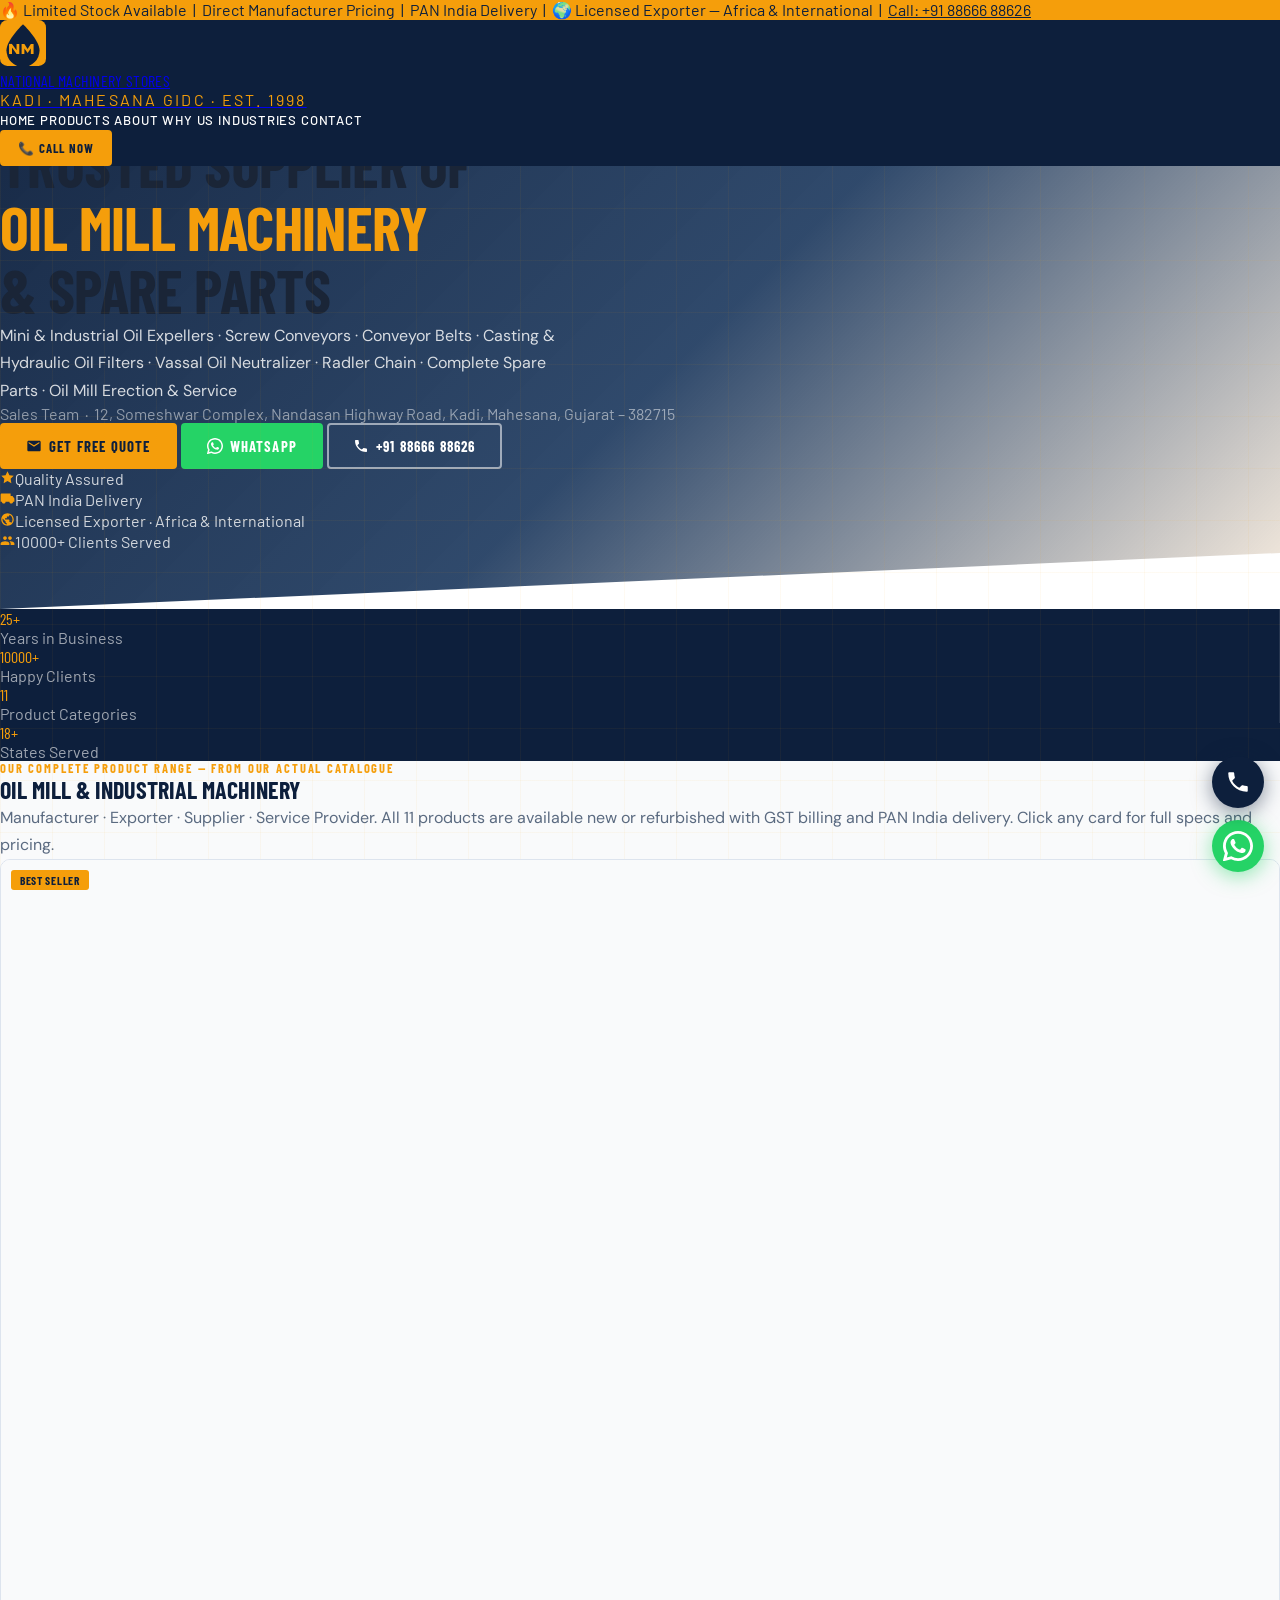
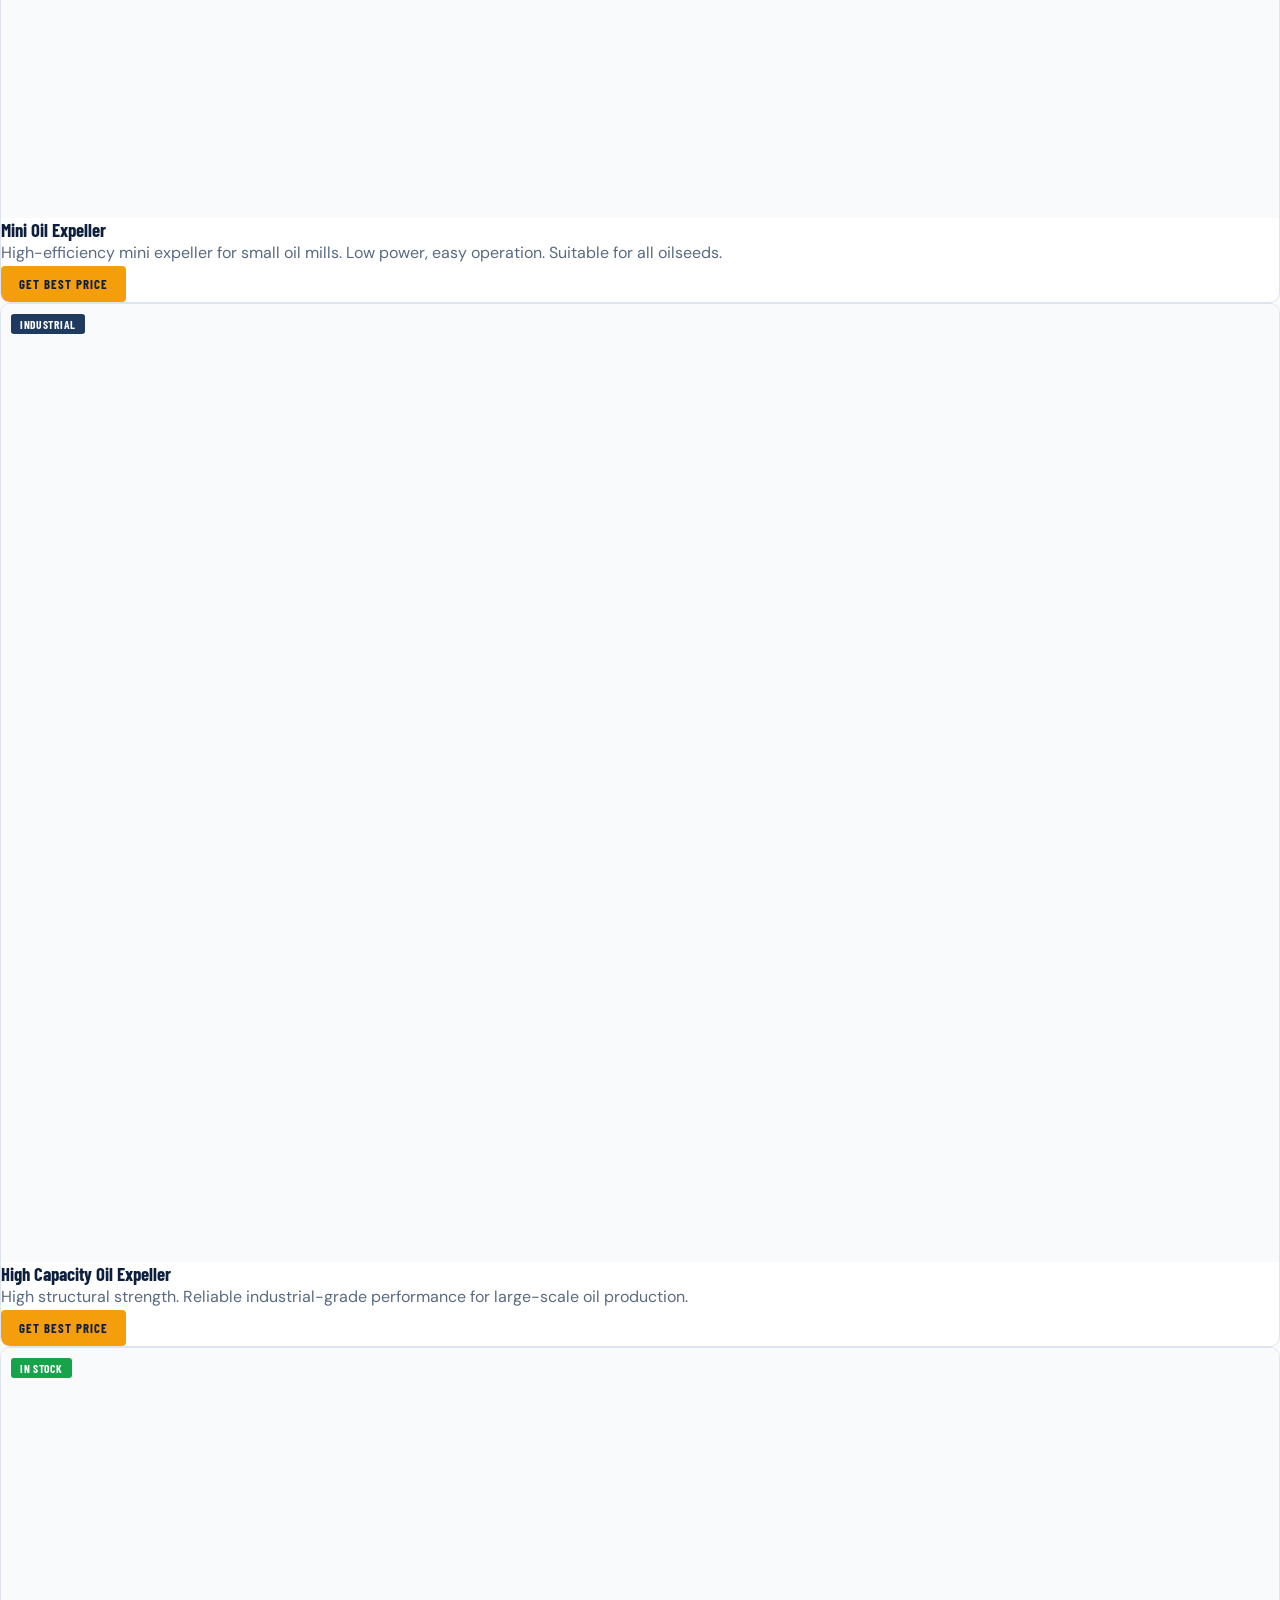
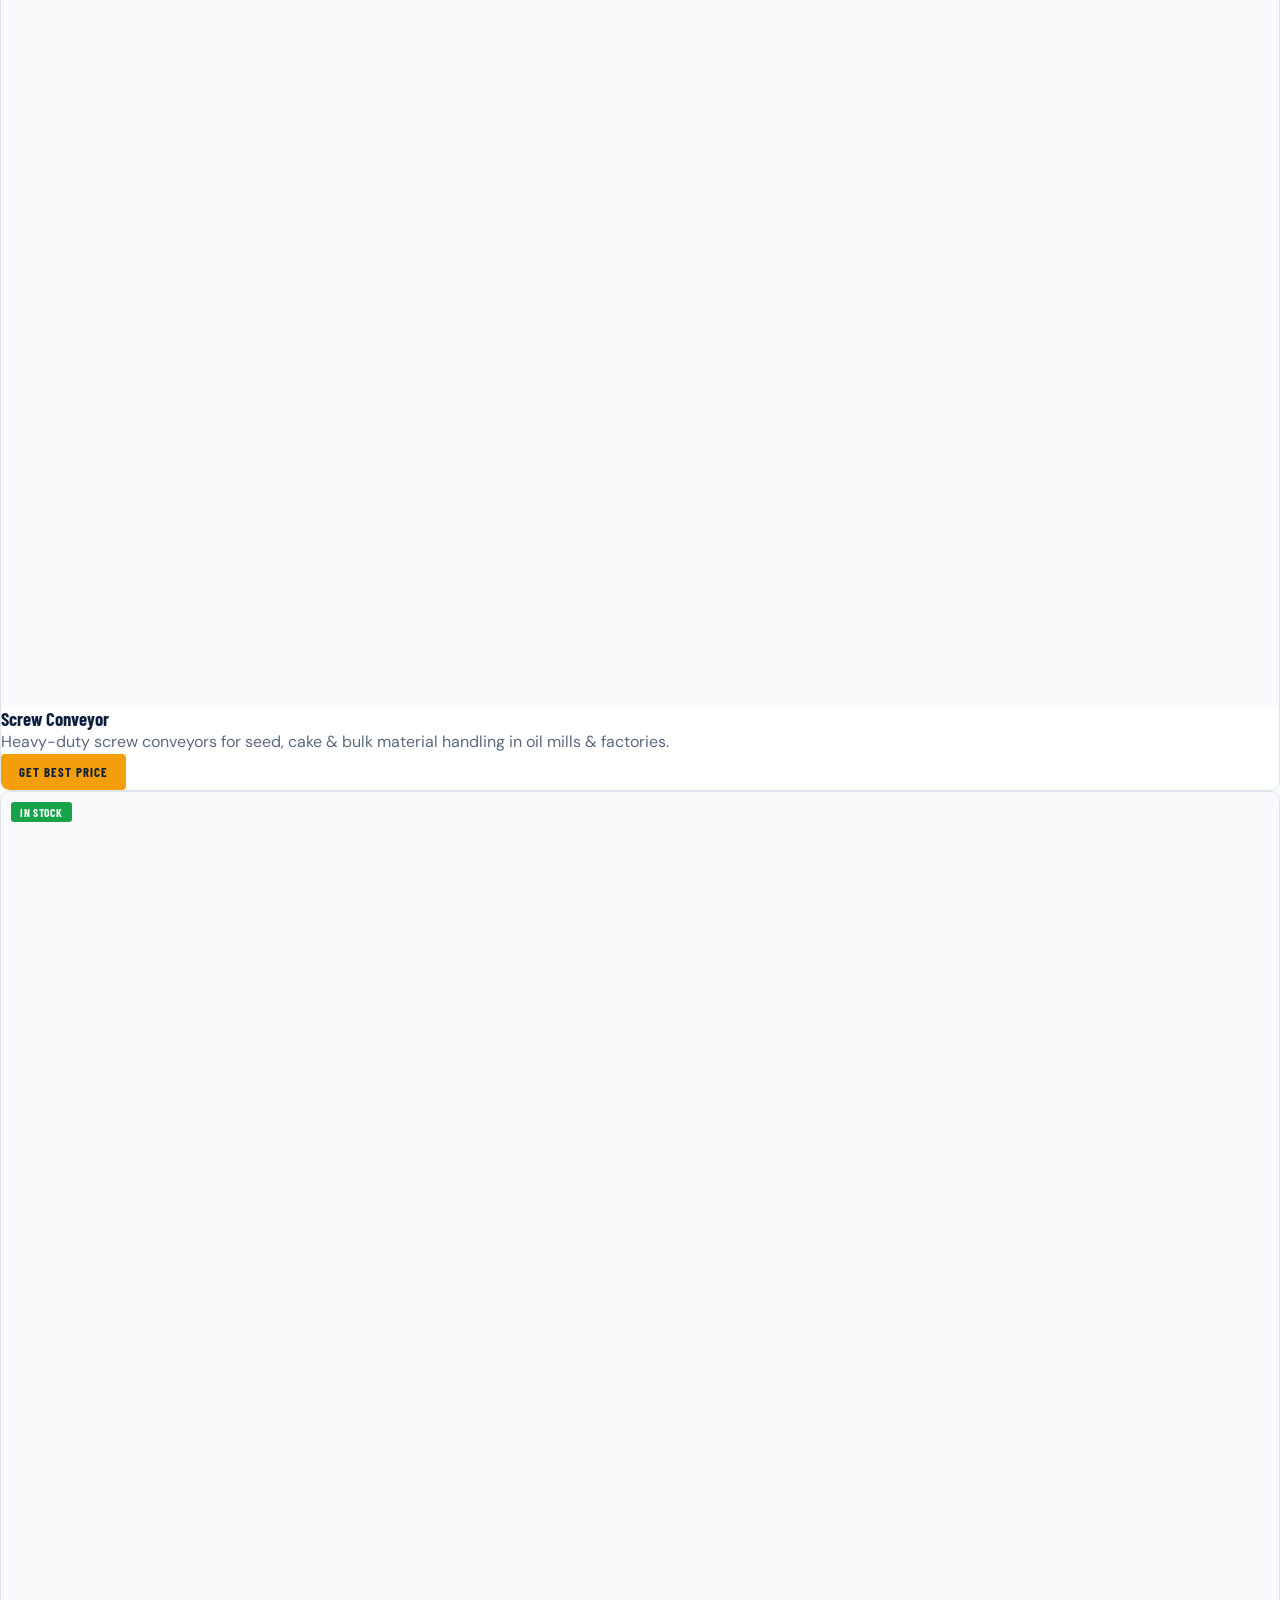
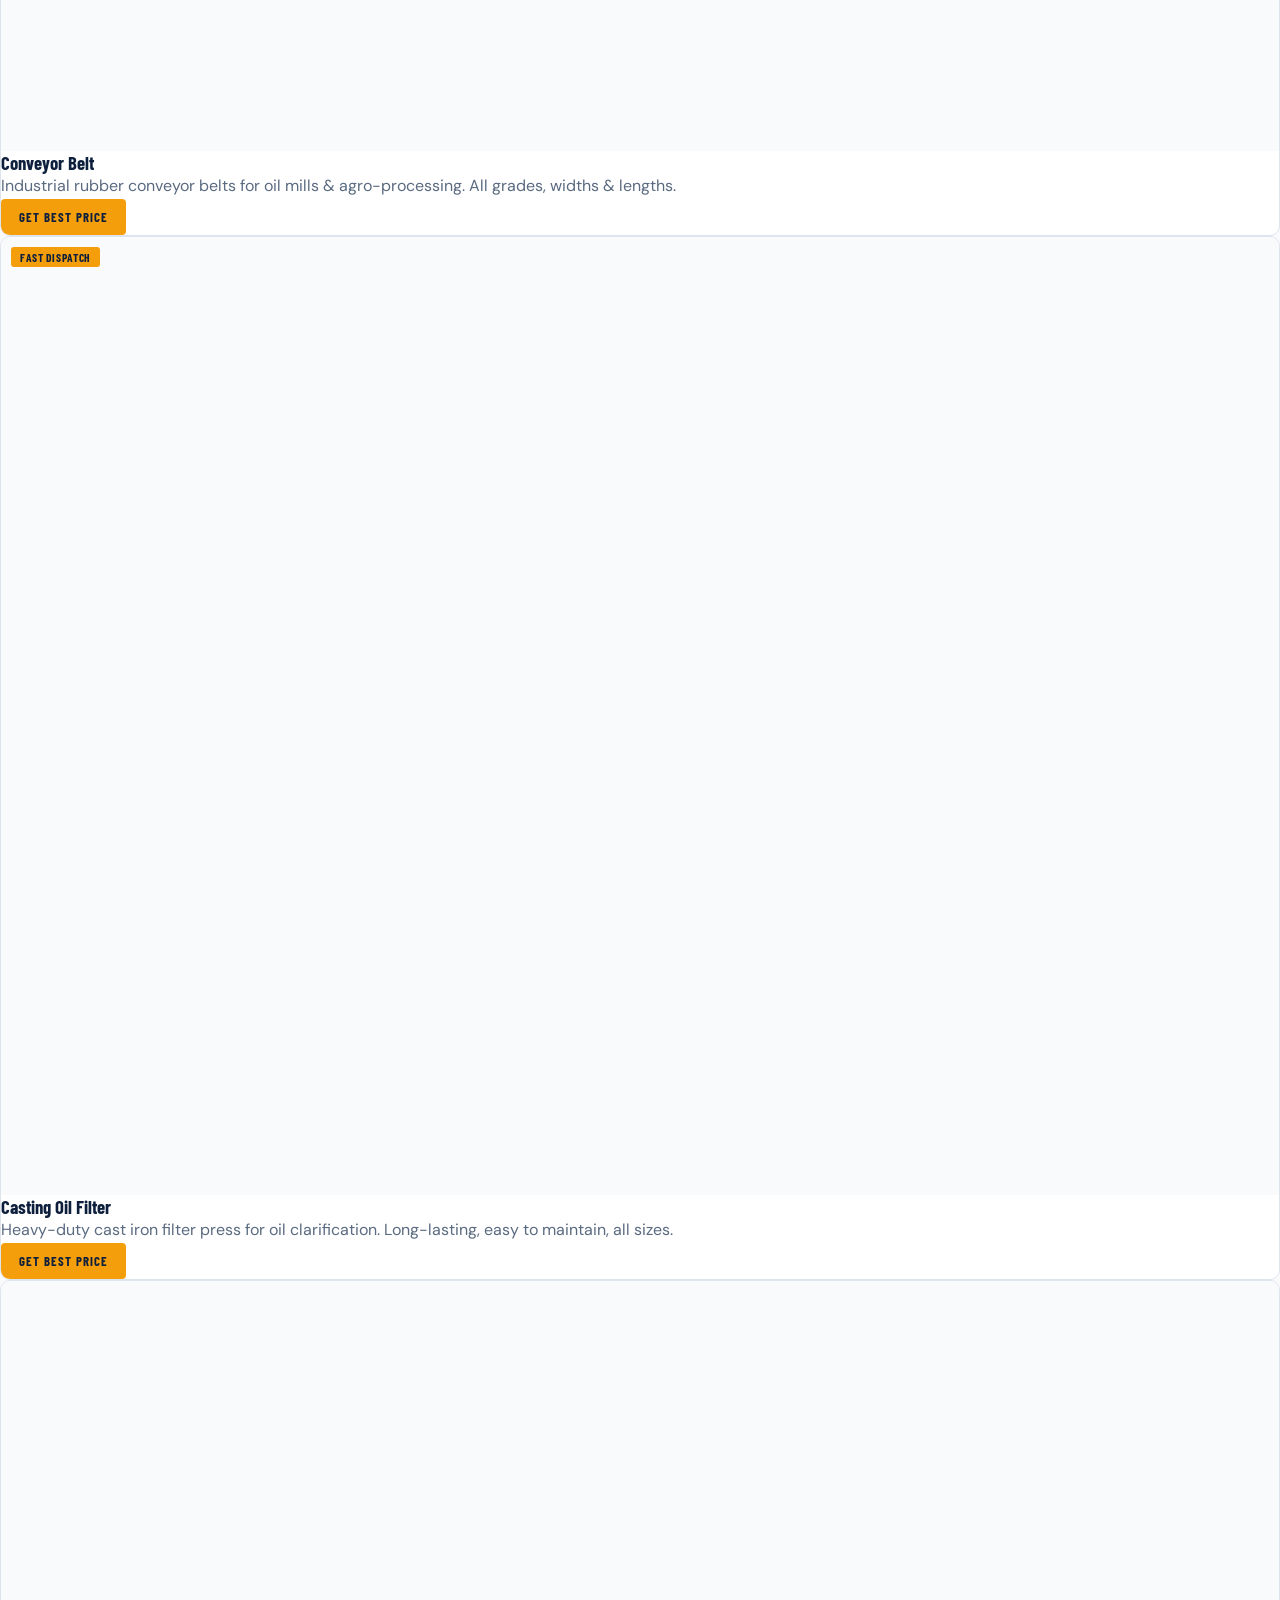
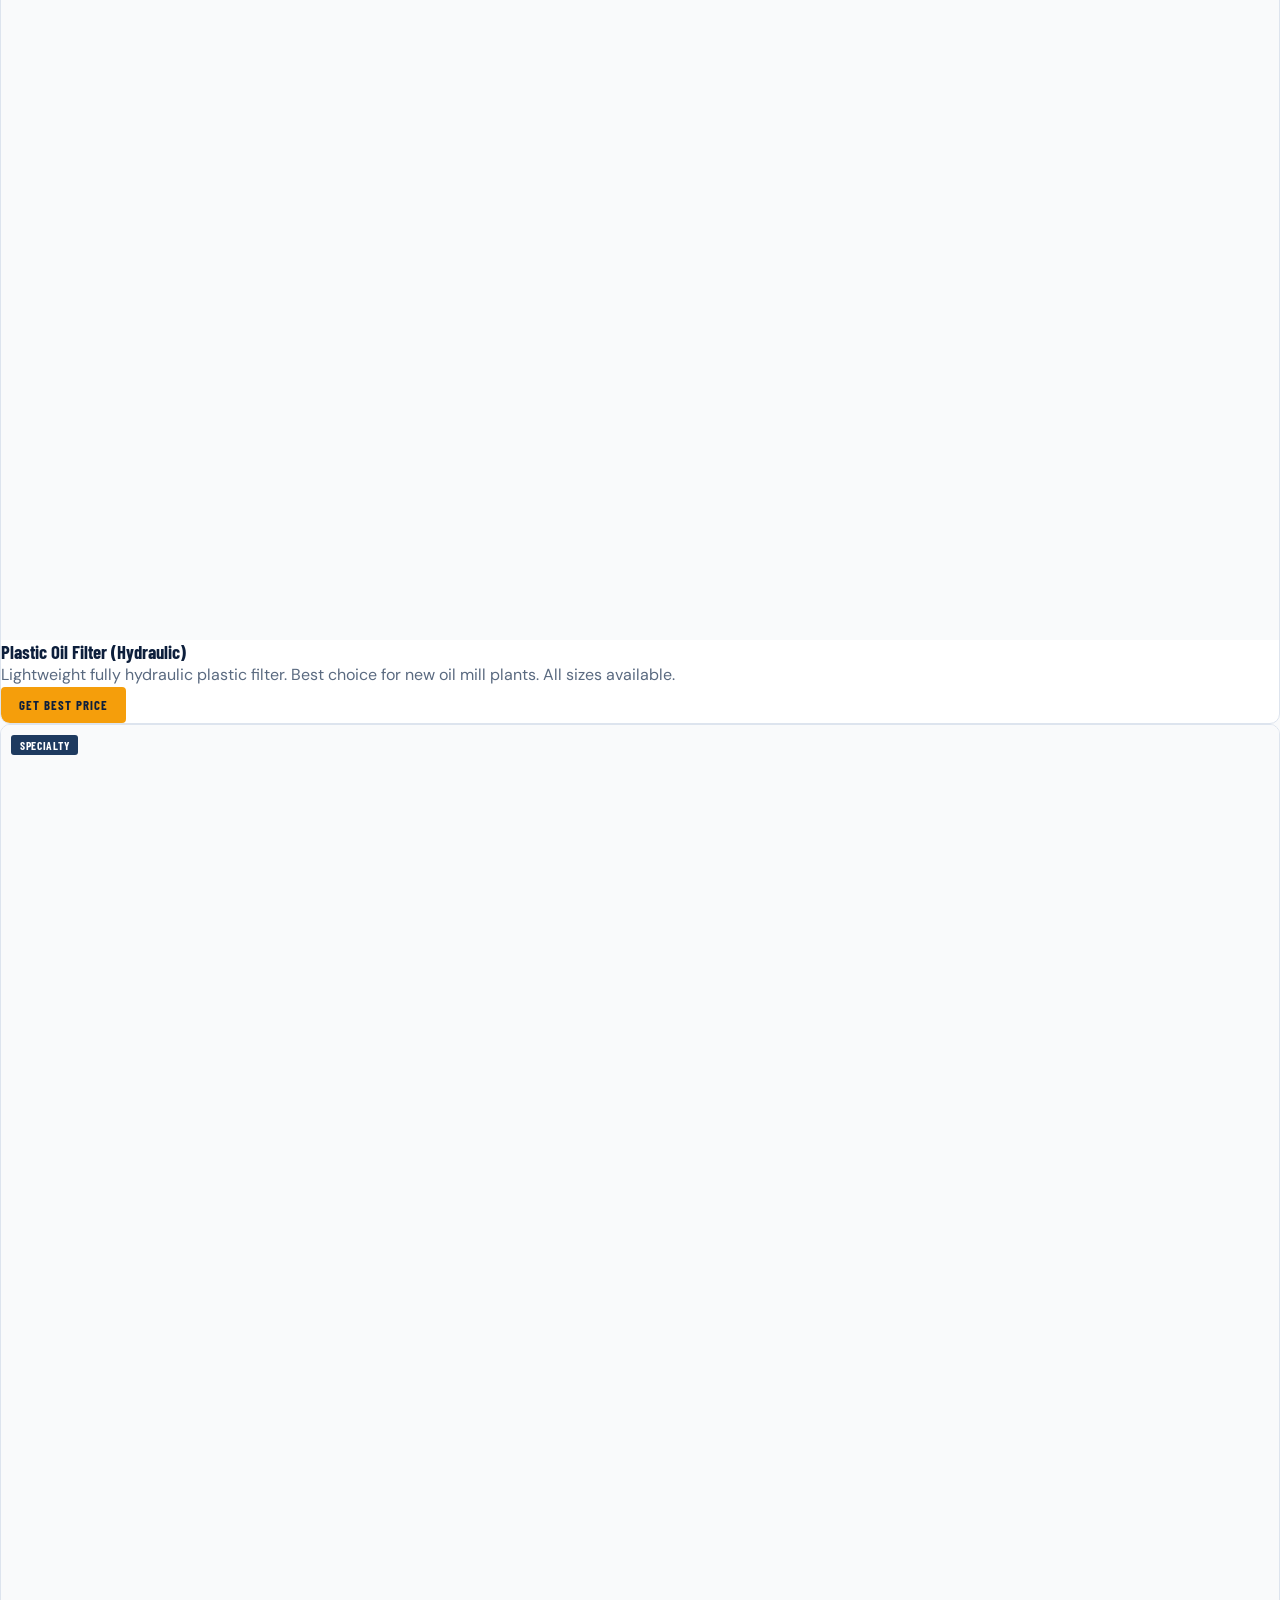
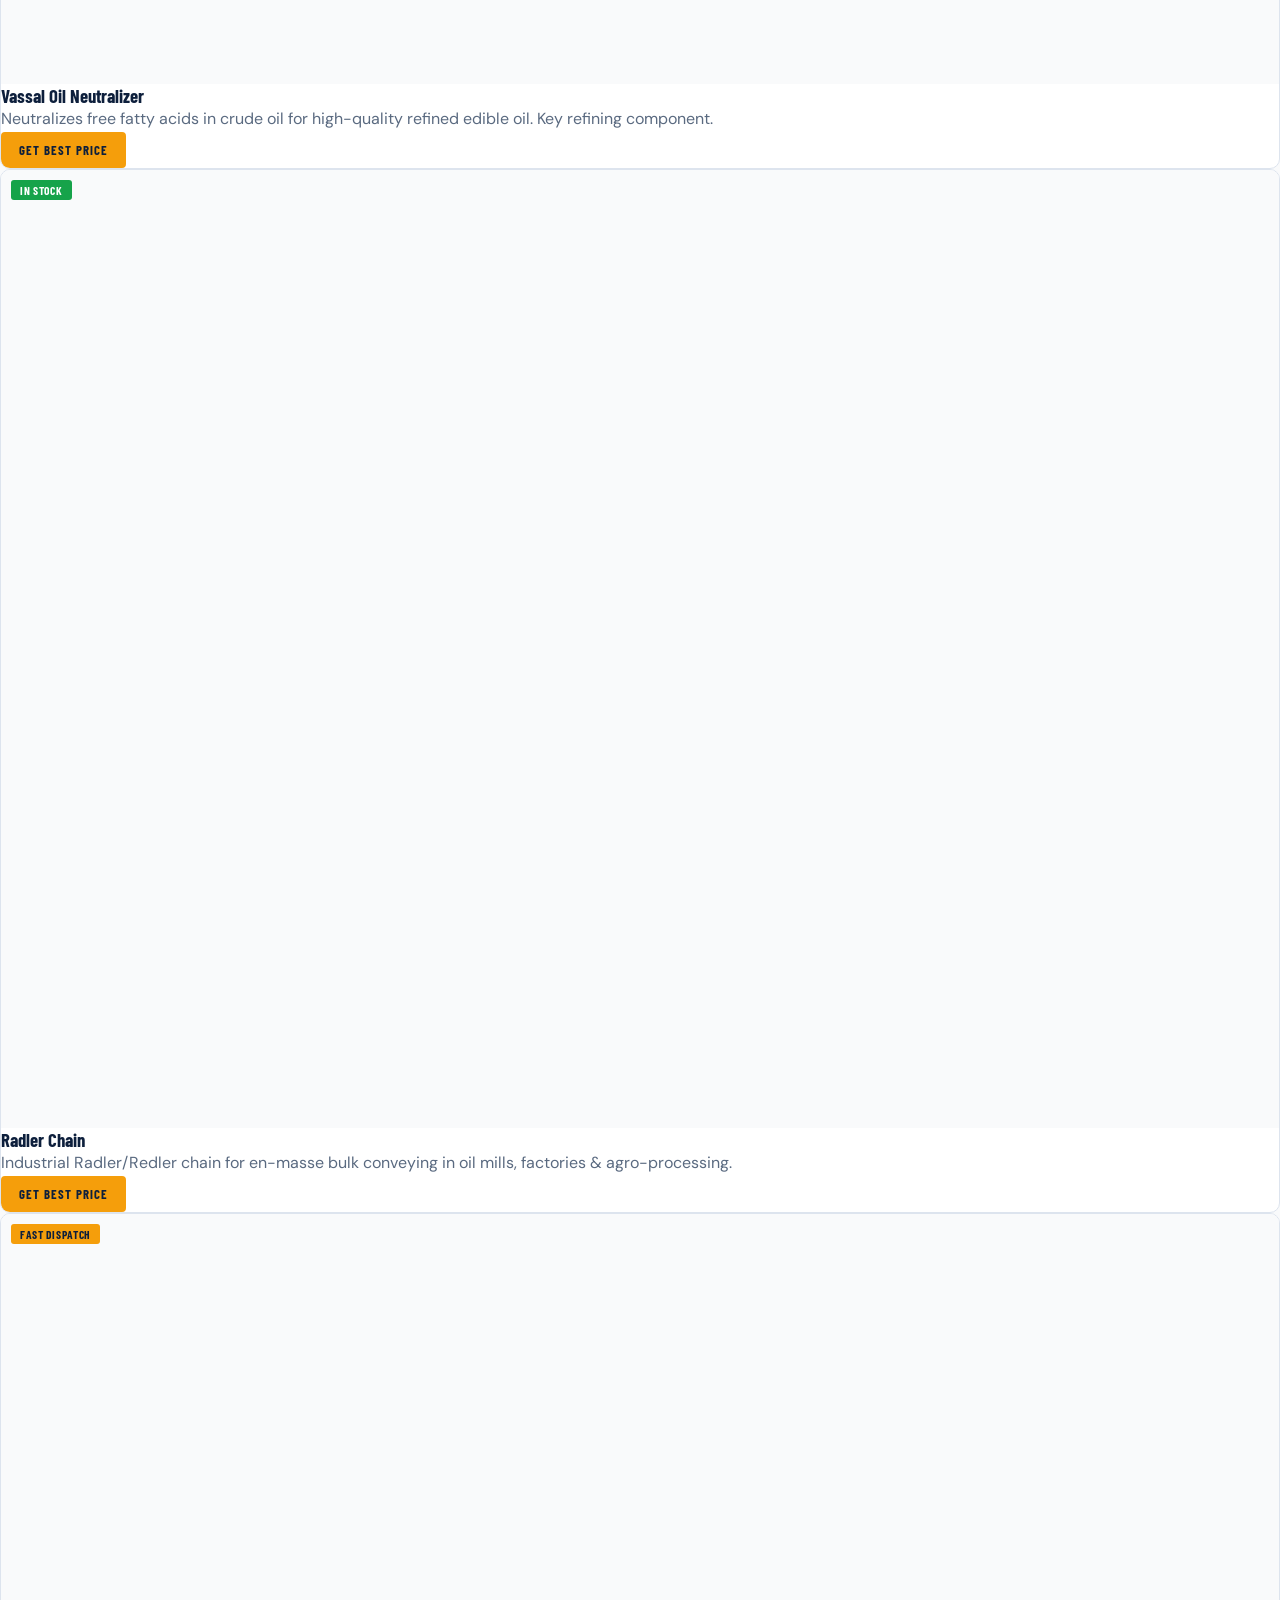
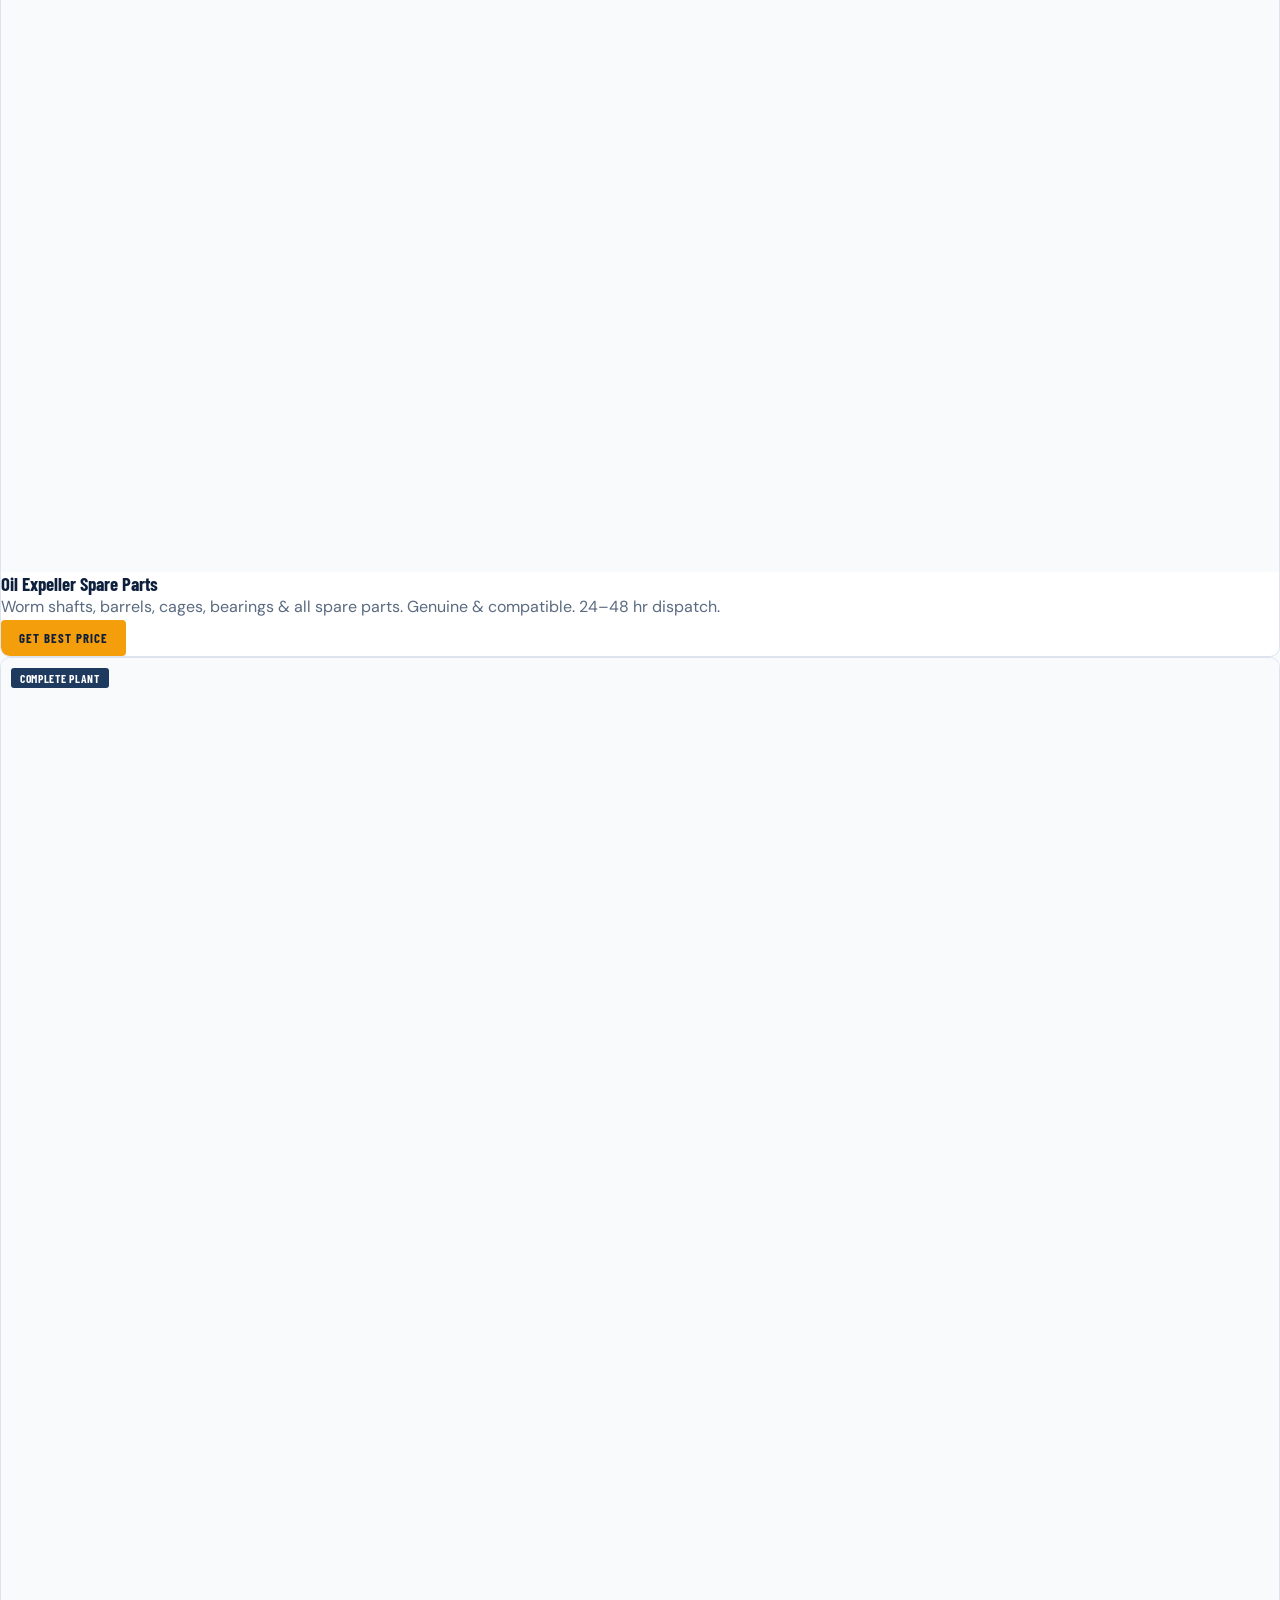
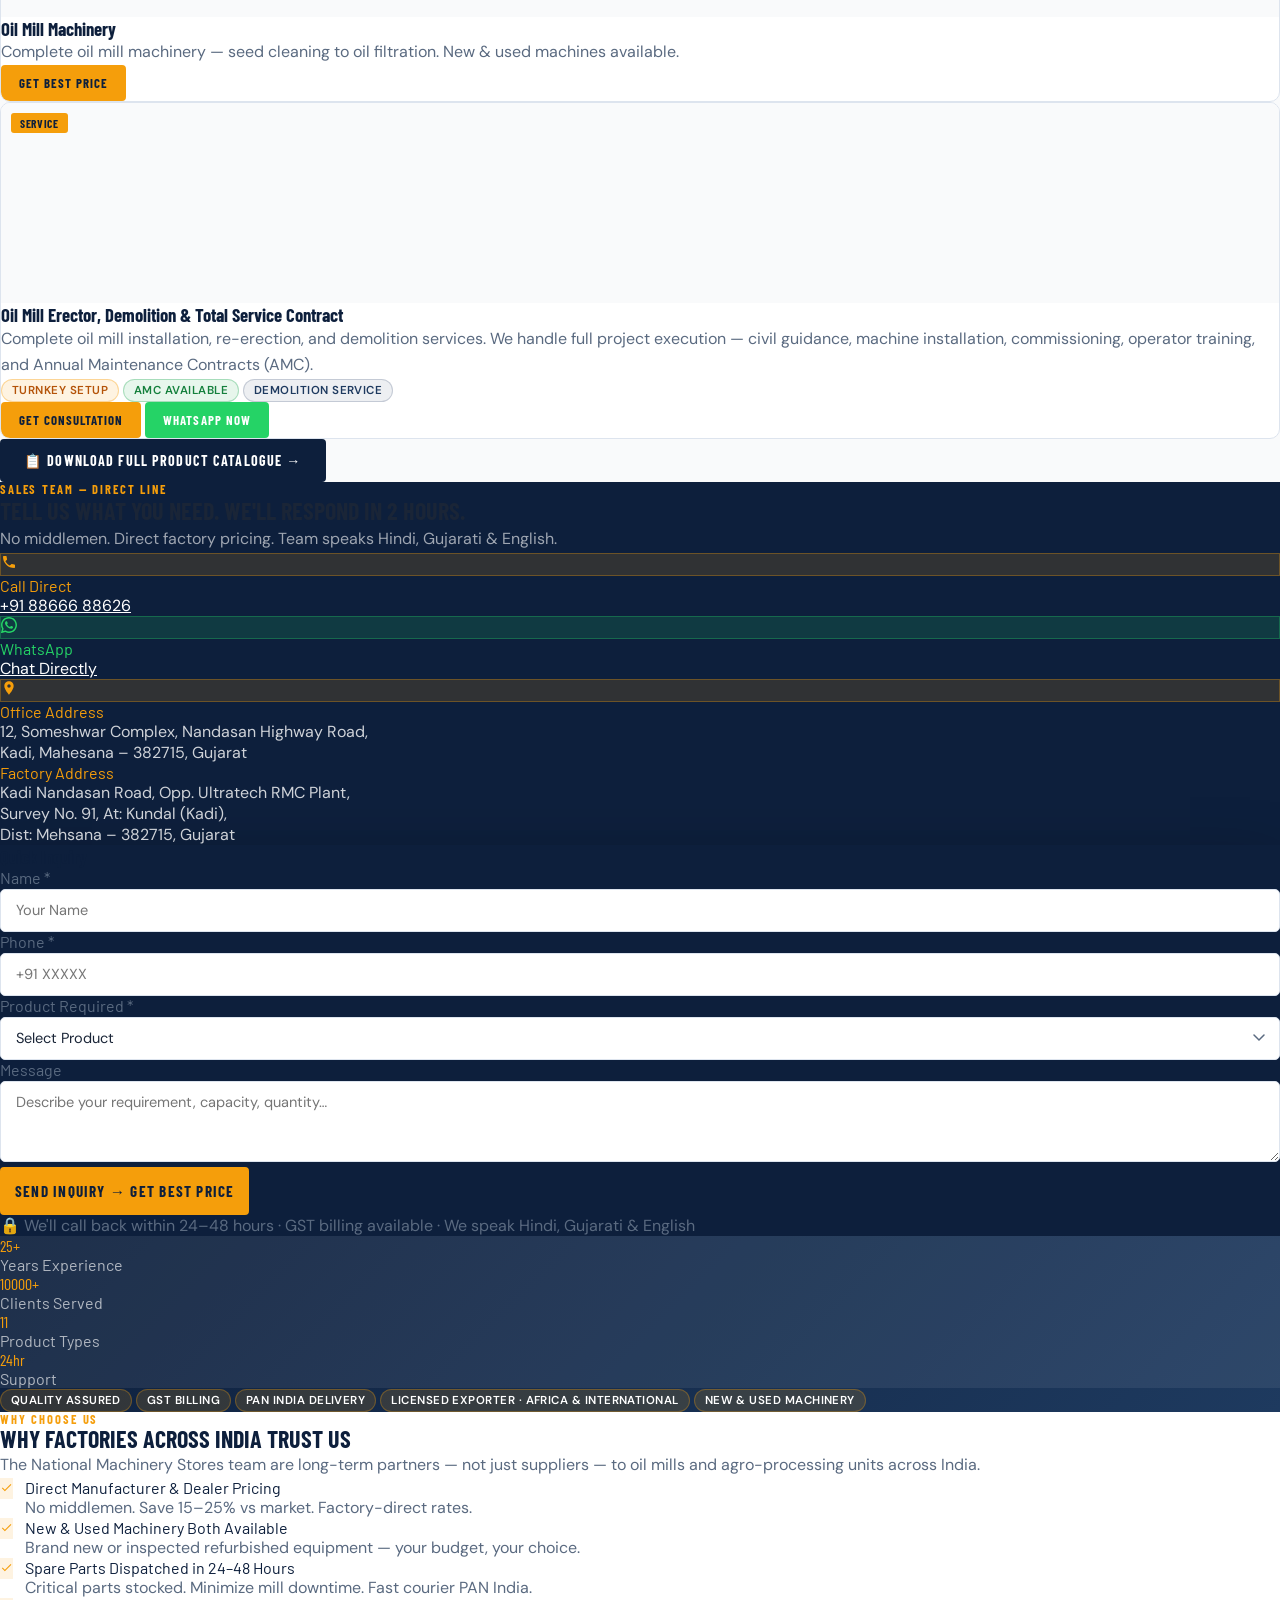
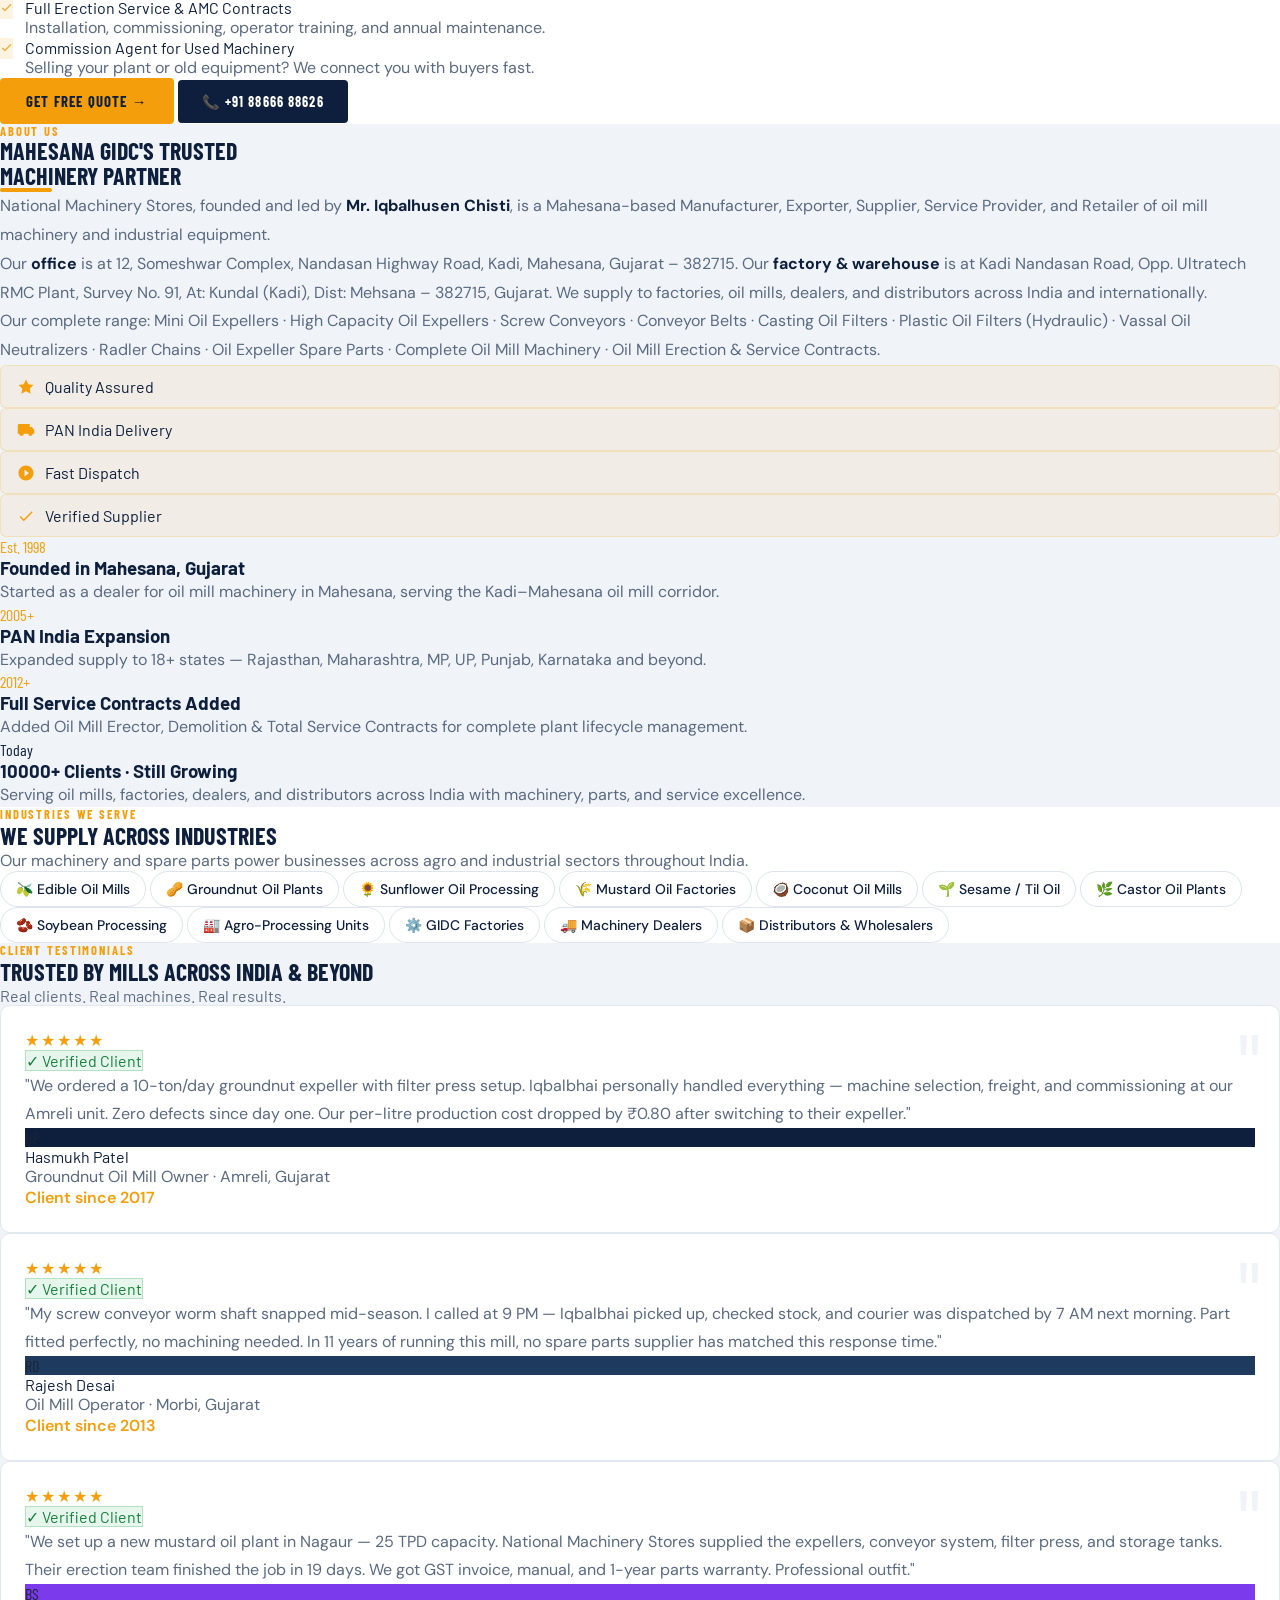
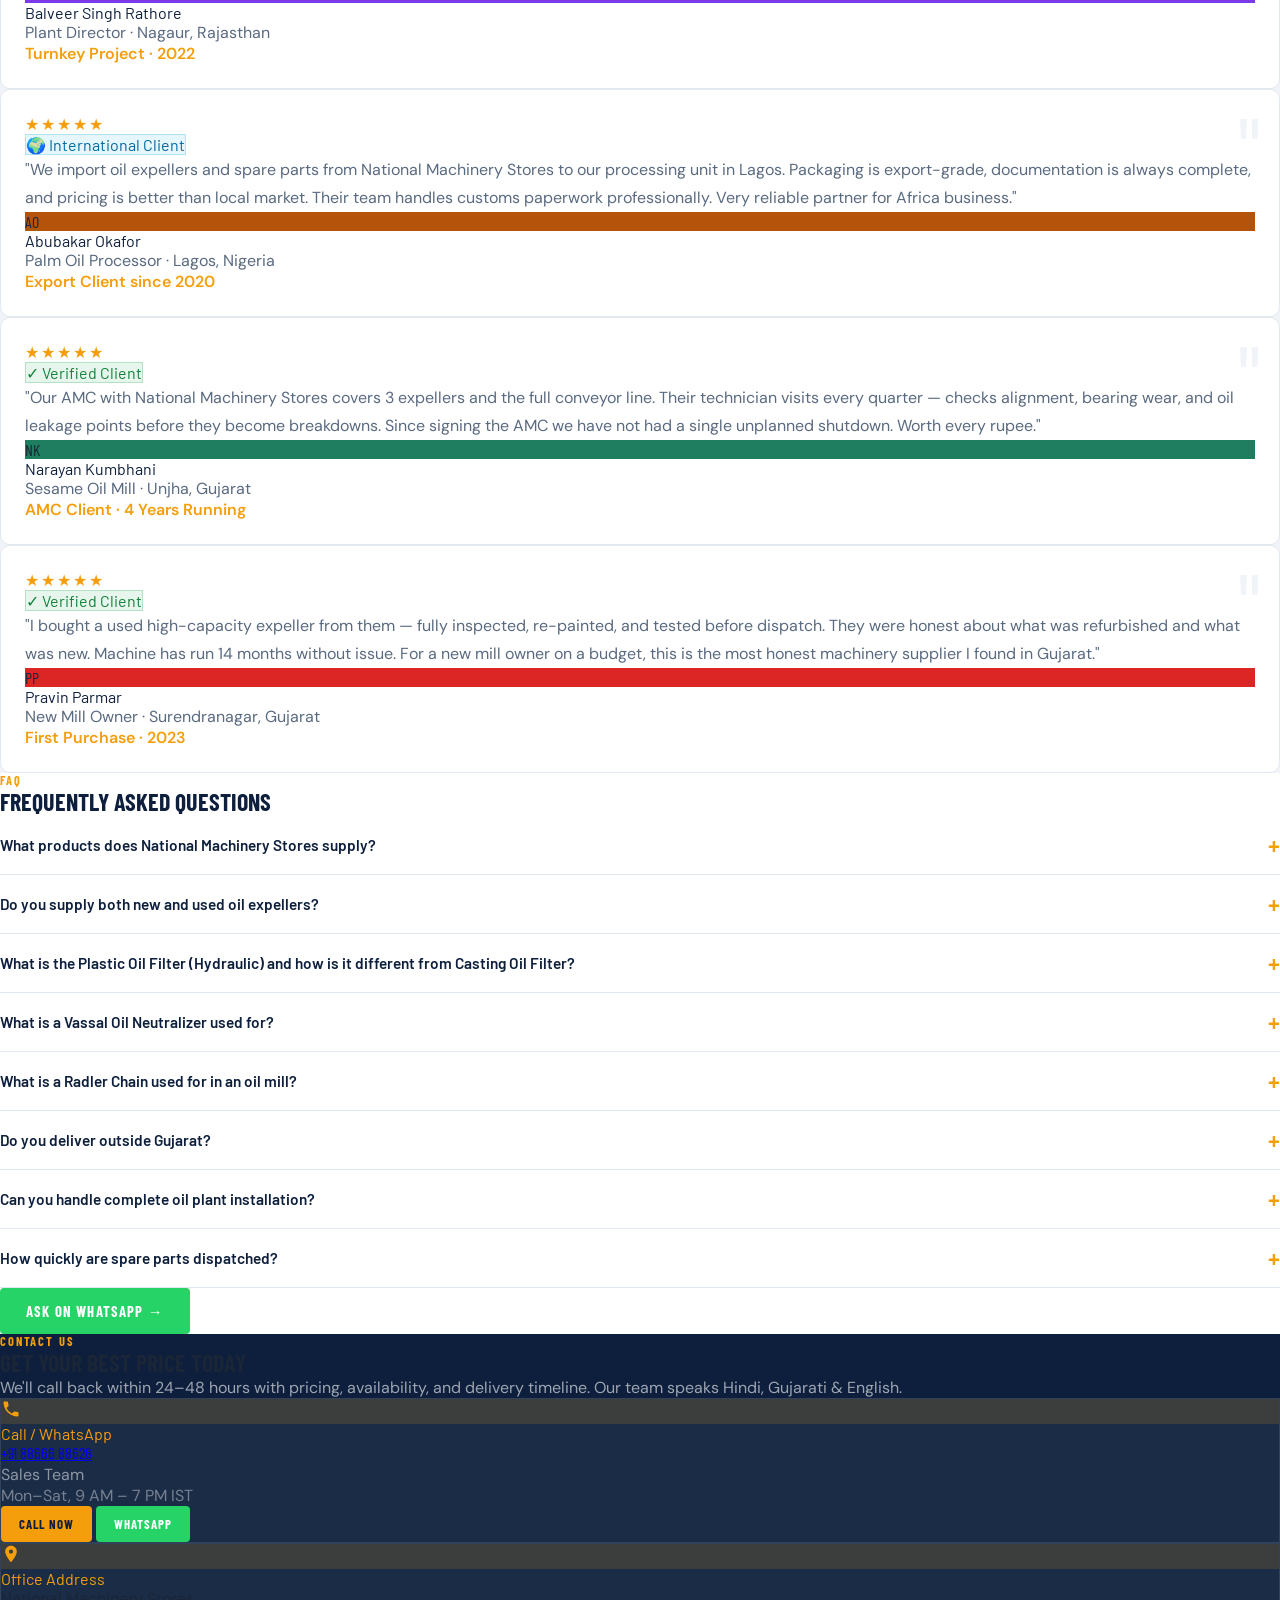
==== commit 99b01c83: "Update client count from 2000+ to 10000+ Co-Authored-By: Claude Sonnet 4.6 <noreply@anthropic.com>" ====
--- a/index.html
+++ b/index.html
@@ -262,7 +262,7 @@
         <div class="flex items-center gap-2"><svg width="15" height="15" viewBox="0 0 24 24" fill="var(--amber)"><path d="M12 2l3.09 6.26L22 9.27l-5 4.87 1.18 6.88L12 17.77l-6.18 3.25L7 14.14 2 9.27l6.91-1.01L12 2z"/></svg><span class="fm text-sm font-medium" style="color:rgba(255,255,255,.8)">Quality Assured</span></div>
         <div class="flex items-center gap-2"><svg width="15" height="15" viewBox="0 0 24 24" fill="var(--amber)"><path d="M20 8h-3V4H3c-1.1 0-2 .9-2 2v11h2c0 1.66 1.34 3 3 3s3-1.34 3-3h6c0 1.66 1.34 3 3 3s3-1.34 3-3h2v-5l-3-4z"/></svg><span class="fm text-sm font-medium" style="color:rgba(255,255,255,.8)">PAN India Delivery</span></div>
         <div class="flex items-center gap-2"><svg width="15" height="15" viewBox="0 0 24 24" fill="var(--amber)"><path d="M12 2C6.48 2 2 6.48 2 12s4.48 10 10 10 10-4.48 10-10S17.52 2 12 2zm-1 17.93c-3.95-.49-7-3.85-7-7.93 0-.62.08-1.21.21-1.79L9 15v1c0 1.1.9 2 2 2v1.93zm6.9-2.54c-.26-.81-1-1.39-1.9-1.39h-1v-3c0-.55-.45-1-1-1H8v-2h2c.55 0 1-.45 1-1V7h2c1.1 0 2-.9 2-2v-.41c2.93 1.19 5 4.06 5 7.41 0 2.08-.8 3.97-2.1 5.39z"/></svg><span class="fm text-sm font-medium" style="color:rgba(255,255,255,.8)">Licensed Exporter · Africa &amp; International</span></div>
-        <div class="flex items-center gap-2"><svg width="15" height="15" viewBox="0 0 24 24" fill="var(--amber)"><path d="M16 11c1.66 0 2.99-1.34 2.99-3S17.66 5 16 5c-1.66 0-3 1.34-3 3s1.34 3 3 3zm-8 0c1.66 0 2.99-1.34 2.99-3S9.66 5 8 5C6.34 5 5 6.34 5 8s1.34 3 3 3zm0 2c-2.33 0-7 1.17-7 3.5V19h14v-2.5c0-2.33-4.67-3.5-7-3.5zm8 0c-.29 0-.62.02-.97.05 1.16.84 1.97 1.97 1.97 3.45V19h6v-2.5c0-2.33-4.67-3.5-7-3.5z"/></svg><span class="fm text-sm font-medium" style="color:rgba(255,255,255,.8)">2000+ Clients Served</span></div>
+        <div class="flex items-center gap-2"><svg width="15" height="15" viewBox="0 0 24 24" fill="var(--amber)"><path d="M16 11c1.66 0 2.99-1.34 2.99-3S17.66 5 16 5c-1.66 0-3 1.34-3 3s1.34 3 3 3zm-8 0c1.66 0 2.99-1.34 2.99-3S9.66 5 8 5C6.34 5 5 6.34 5 8s1.34 3 3 3zm0 2c-2.33 0-7 1.17-7 3.5V19h14v-2.5c0-2.33-4.67-3.5-7-3.5zm8 0c-.29 0-.62.02-.97.05 1.16.84 1.97 1.97 1.97 3.45V19h6v-2.5c0-2.33-4.67-3.5-7-3.5z"/></svg><span class="fm text-sm font-medium" style="color:rgba(255,255,255,.8)">10000+ Clients Served</span></div>
       </div>
     </div>
   </div>
@@ -278,7 +278,7 @@
   <div class="max-w-7xl mx-auto px-5">
     <div class="grid grid-cols-2 md:grid-cols-4">
       <div class="sb py-7 px-4 text-center"><div class="fd font-black text-4xl mb-1" style="color:var(--amber)">25+</div><div class="fm text-sm font-medium" style="color:rgba(255,255,255,.6)">Years in Business</div></div>
-      <div class="sb py-7 px-4 text-center"><div class="fd font-black text-4xl mb-1" style="color:var(--amber)">2000+</div><div class="fm text-sm font-medium" style="color:rgba(255,255,255,.6)">Happy Clients</div></div>
+      <div class="sb py-7 px-4 text-center"><div class="fd font-black text-4xl mb-1" style="color:var(--amber)">10000+</div><div class="fm text-sm font-medium" style="color:rgba(255,255,255,.6)">Happy Clients</div></div>
       <div class="sb py-7 px-4 text-center"><div class="fd font-black text-4xl mb-1" style="color:var(--amber)">11</div><div class="fm text-sm font-medium" style="color:rgba(255,255,255,.6)">Product Categories</div></div>
       <div class="sb py-7 px-4 text-center"><div class="fd font-black text-4xl mb-1" style="color:var(--amber)">18+</div><div class="fm text-sm font-medium" style="color:rgba(255,255,255,.6)">States Served</div></div>
     </div>
@@ -599,7 +599,7 @@
       <div class="rounded-2xl p-10" style="background:linear-gradient(135deg,var(--navy) 0%,var(--steel) 100%)">
         <div class="grid grid-cols-2 gap-4 mb-7">
           <div class="rounded-xl p-5" style="background:rgba(255,255,255,.07)"><div class="fd font-black text-4xl" style="color:var(--amber)">25+</div><div class="fm text-sm mt-1" style="color:rgba(255,255,255,.65)">Years Experience</div></div>
-          <div class="rounded-xl p-5" style="background:rgba(255,255,255,.07)"><div class="fd font-black text-4xl" style="color:var(--amber)">2000+</div><div class="fm text-sm mt-1" style="color:rgba(255,255,255,.65)">Clients Served</div></div>
+          <div class="rounded-xl p-5" style="background:rgba(255,255,255,.07)"><div class="fd font-black text-4xl" style="color:var(--amber)">10000+</div><div class="fm text-sm mt-1" style="color:rgba(255,255,255,.65)">Clients Served</div></div>
           <div class="rounded-xl p-5" style="background:rgba(255,255,255,.07)"><div class="fd font-black text-4xl" style="color:var(--amber)">11</div><div class="fm text-sm mt-1" style="color:rgba(255,255,255,.65)">Product Types</div></div>
           <div class="rounded-xl p-5" style="background:rgba(255,255,255,.07)"><div class="fd font-black text-4xl" style="color:var(--amber)">24hr</div><div class="fm text-sm mt-1" style="color:rgba(255,255,255,.65)">Support</div></div>
         </div>
@@ -659,7 +659,7 @@
         <div class="mb-9 relative"><div class="absolute -left-10 top-0 w-6 h-6 rounded-full flex items-center justify-center" style="background:var(--amber)"><div class="w-2 h-2 rounded-full bg-white"></div></div><div class="fd font-black text-lg mb-1" style="color:var(--amber)">Est. 1998</div><h3 class="fm font-semibold text-lg mb-1" style="color:var(--navy)">Founded in Mahesana, Gujarat</h3><p class="text-sm" style="color:var(--muted);line-height:1.6">Started as a dealer for oil mill machinery in Mahesana, serving the Kadi–Mahesana oil mill corridor.</p></div>
         <div class="mb-9 relative"><div class="absolute -left-10 top-0 w-6 h-6 rounded-full flex items-center justify-center" style="background:var(--amber)"><div class="w-2 h-2 rounded-full bg-white"></div></div><div class="fd font-black text-lg mb-1" style="color:var(--amber)">2005+</div><h3 class="fm font-semibold text-lg mb-1" style="color:var(--navy)">PAN India Expansion</h3><p class="text-sm" style="color:var(--muted);line-height:1.6">Expanded supply to 18+ states — Rajasthan, Maharashtra, MP, UP, Punjab, Karnataka and beyond.</p></div>
         <div class="mb-9 relative"><div class="absolute -left-10 top-0 w-6 h-6 rounded-full flex items-center justify-center" style="background:var(--amber)"><div class="w-2 h-2 rounded-full bg-white"></div></div><div class="fd font-black text-lg mb-1" style="color:var(--amber)">2012+</div><h3 class="fm font-semibold text-lg mb-1" style="color:var(--navy)">Full Service Contracts Added</h3><p class="text-sm" style="color:var(--muted);line-height:1.6">Added Oil Mill Erector, Demolition &amp; Total Service Contracts for complete plant lifecycle management.</p></div>
-        <div class="relative"><div class="absolute -left-10 top-0 w-6 h-6 rounded-full flex items-center justify-center" style="background:var(--navy)"><div class="w-2 h-2 rounded-full" style="background:var(--amber)"></div></div><div class="fd font-black text-lg mb-1" style="color:var(--navy)">Today</div><h3 class="fm font-semibold text-lg mb-1" style="color:var(--navy)">2000+ Clients · Still Growing</h3><p class="text-sm" style="color:var(--muted);line-height:1.6">Serving oil mills, factories, dealers, and distributors across India with machinery, parts, and service excellence.</p></div>
+        <div class="relative"><div class="absolute -left-10 top-0 w-6 h-6 rounded-full flex items-center justify-center" style="background:var(--navy)"><div class="w-2 h-2 rounded-full" style="background:var(--amber)"></div></div><div class="fd font-black text-lg mb-1" style="color:var(--navy)">Today</div><h3 class="fm font-semibold text-lg mb-1" style="color:var(--navy)">10000+ Clients · Still Growing</h3><p class="text-sm" style="color:var(--muted);line-height:1.6">Serving oil mills, factories, dealers, and distributors across India with machinery, parts, and service excellence.</p></div>
       </div>
 
     </div>
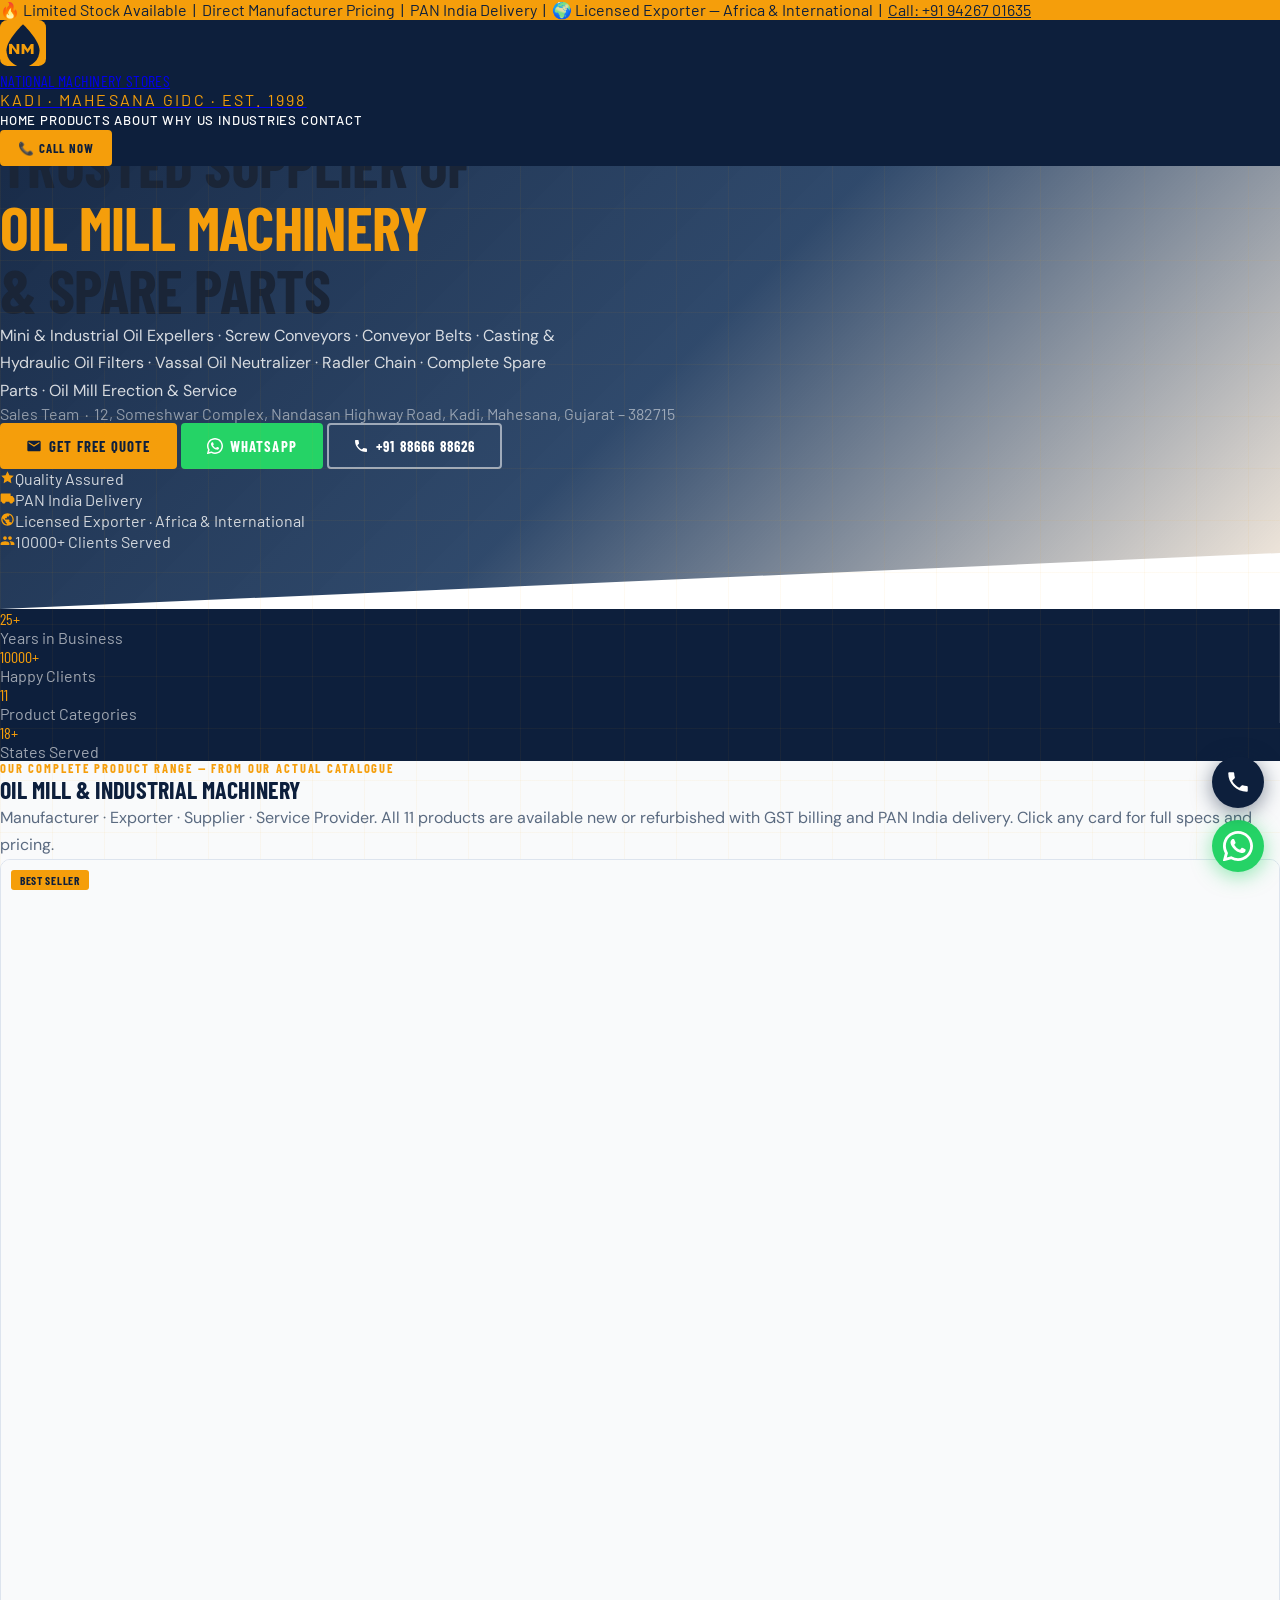
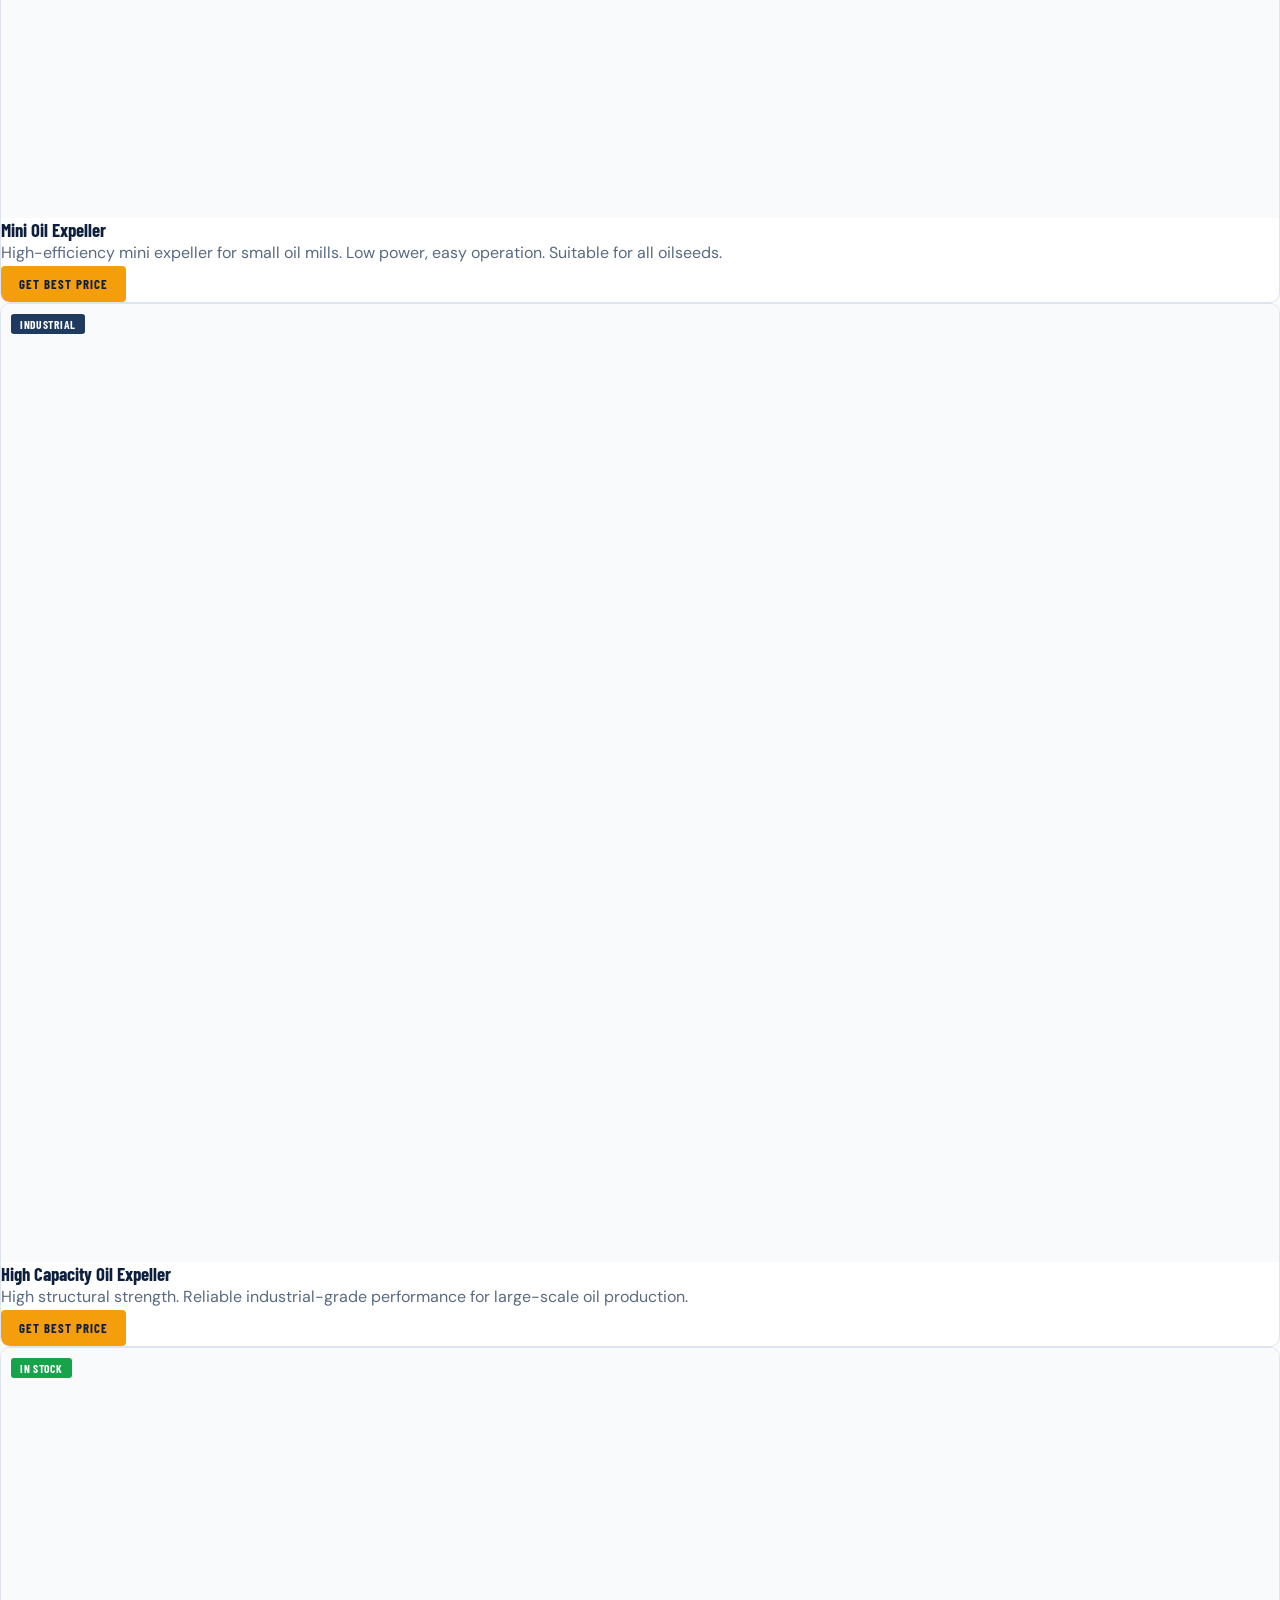
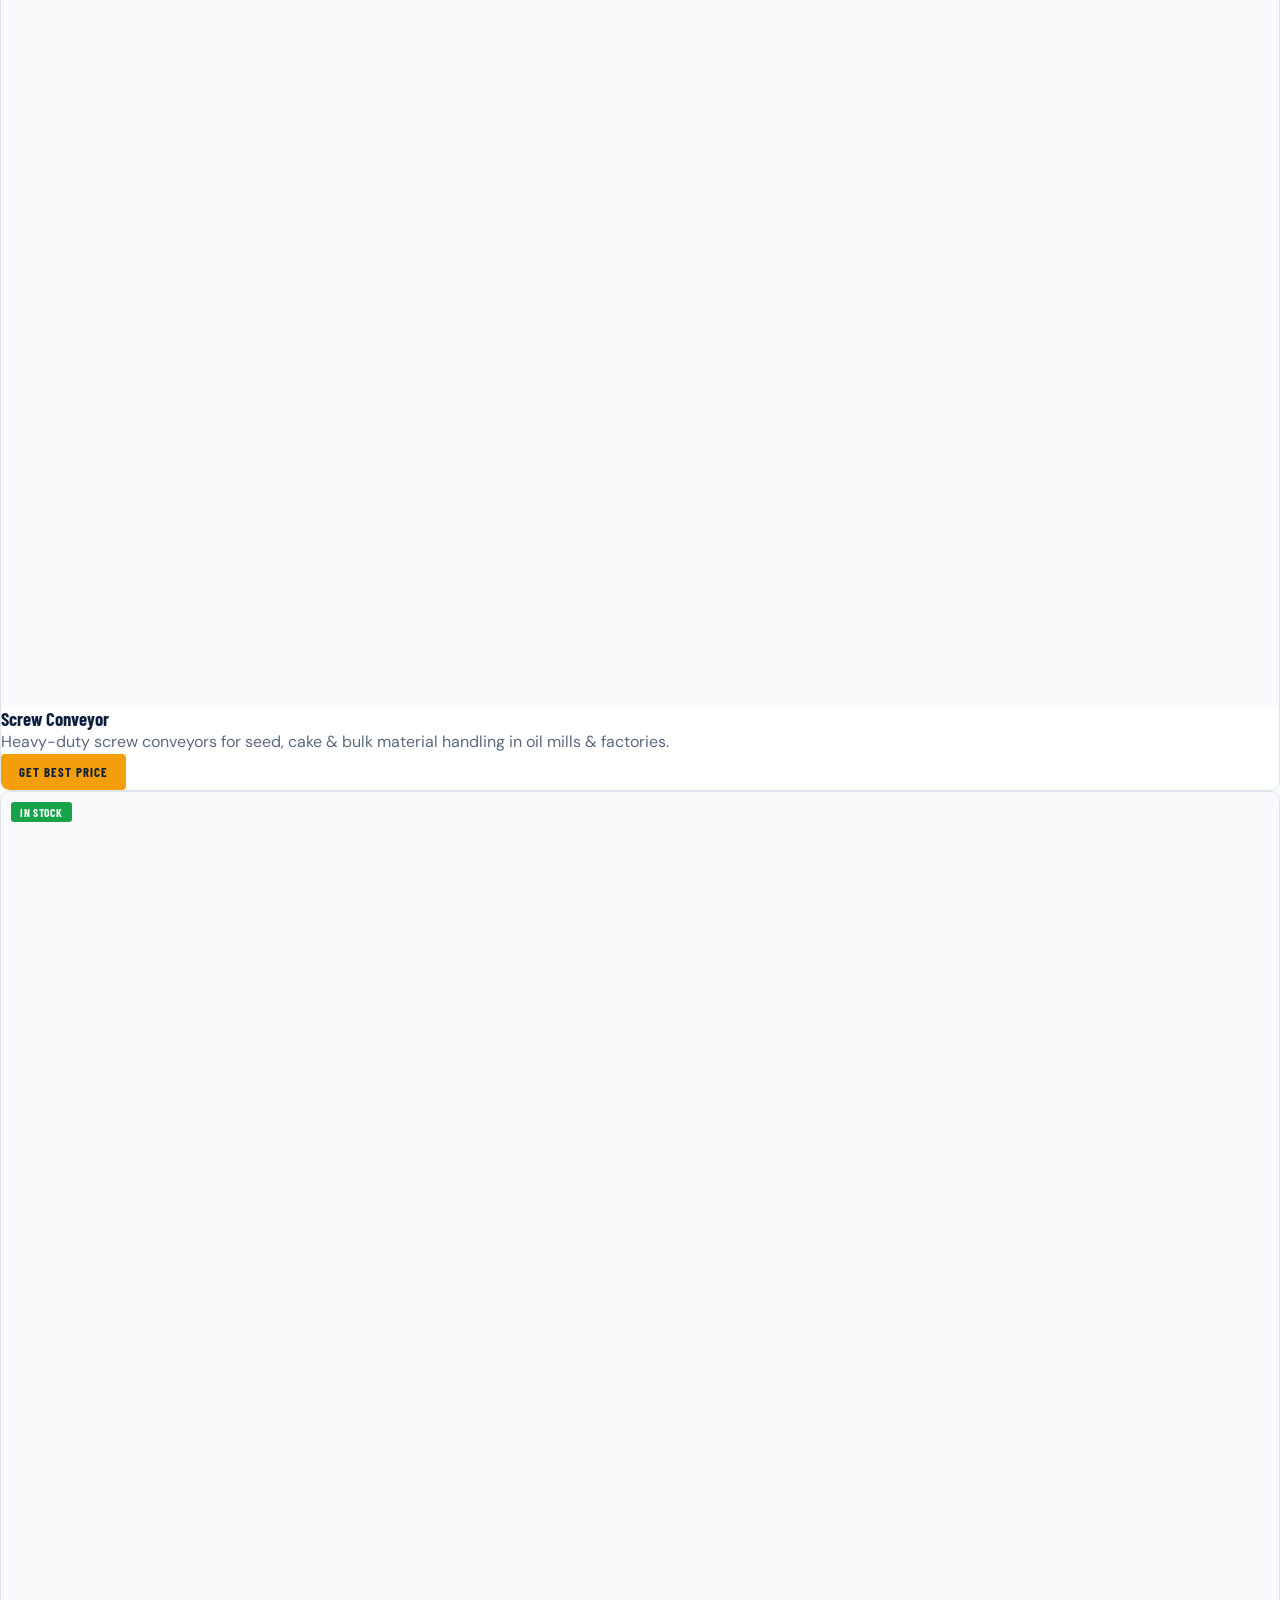
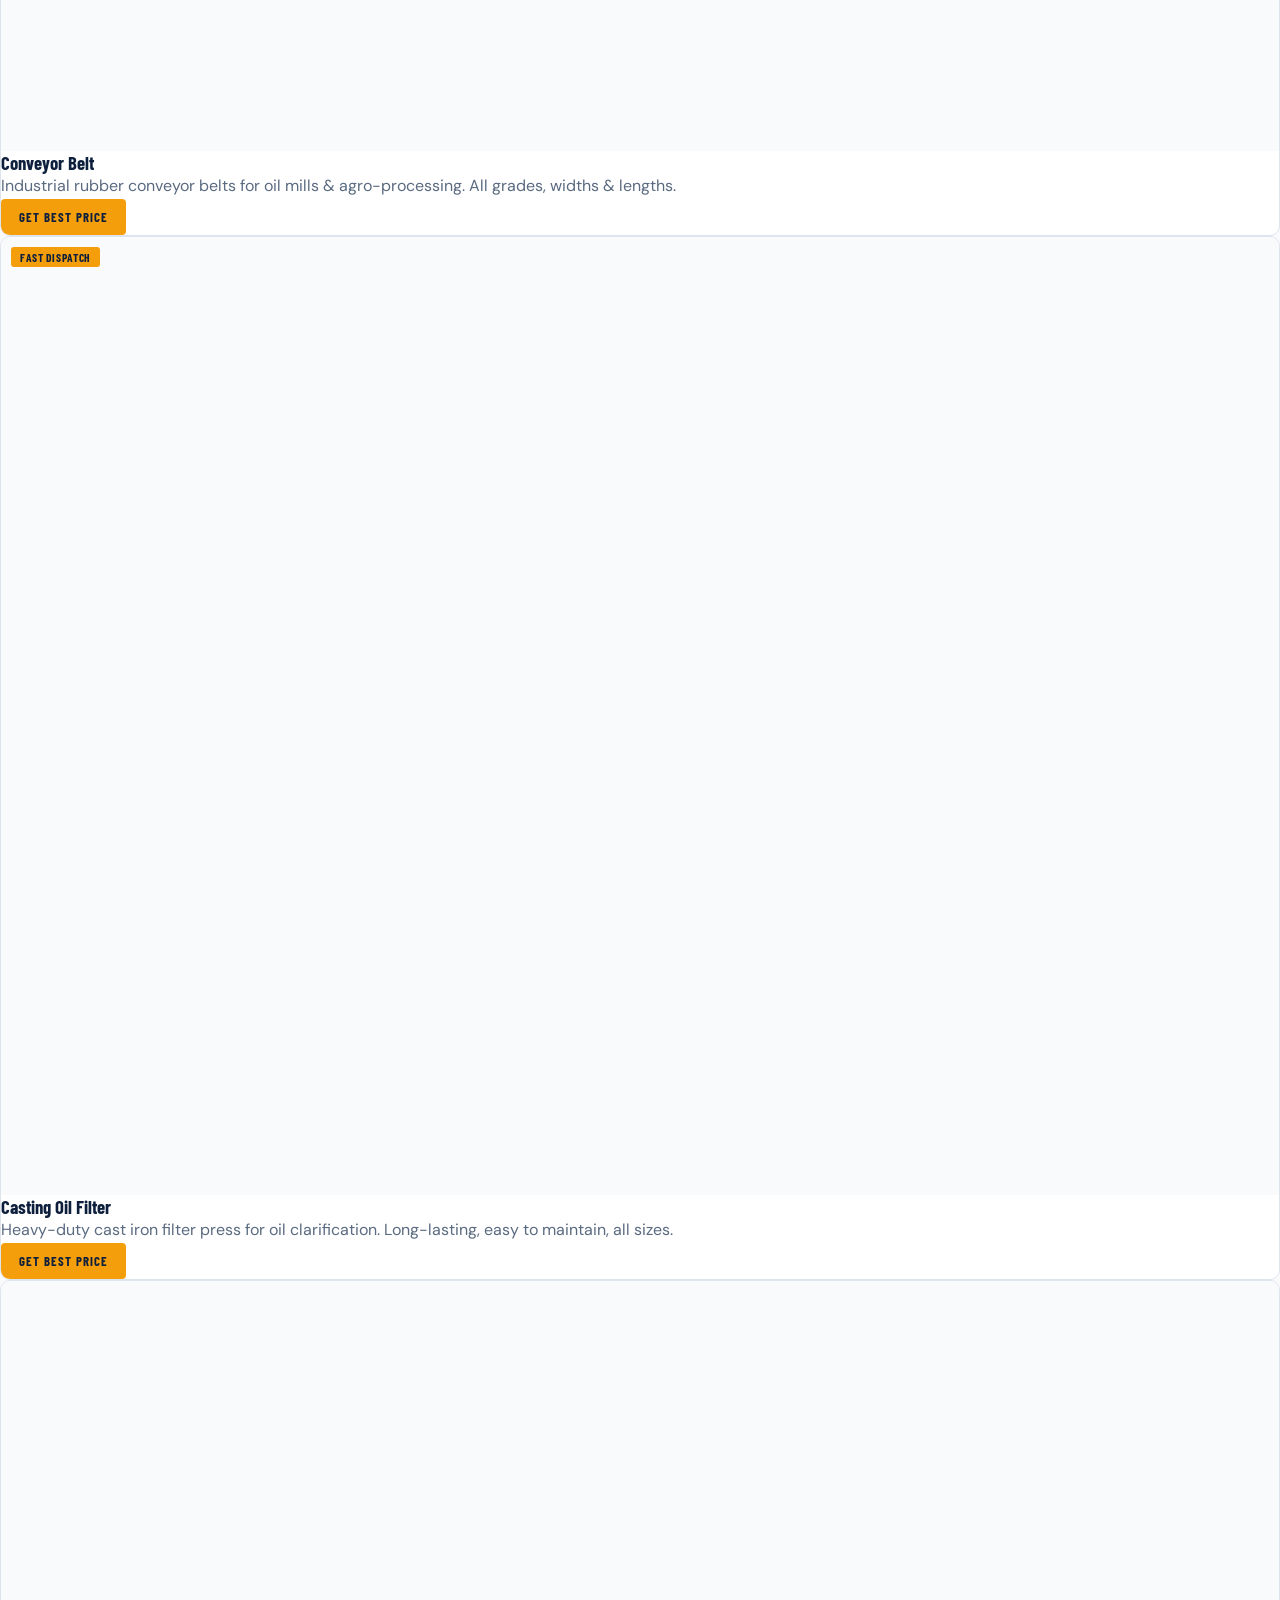
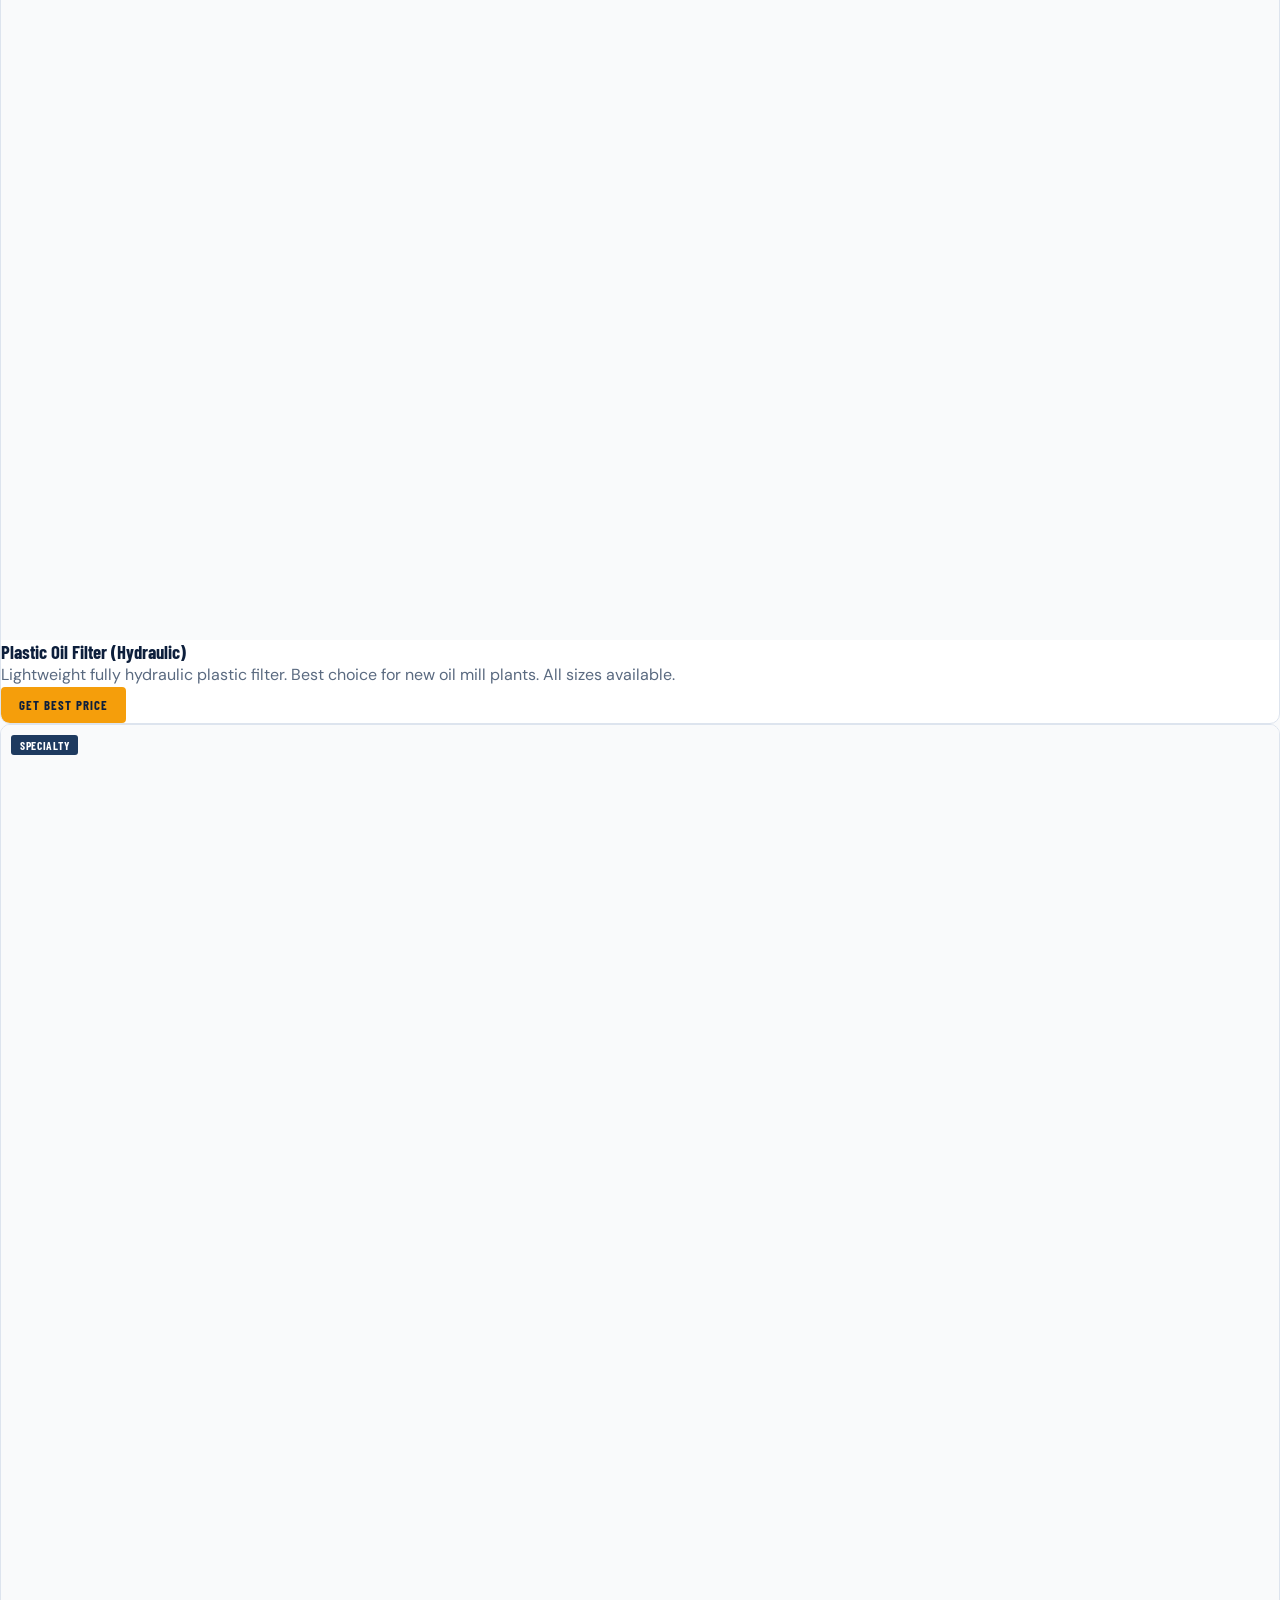
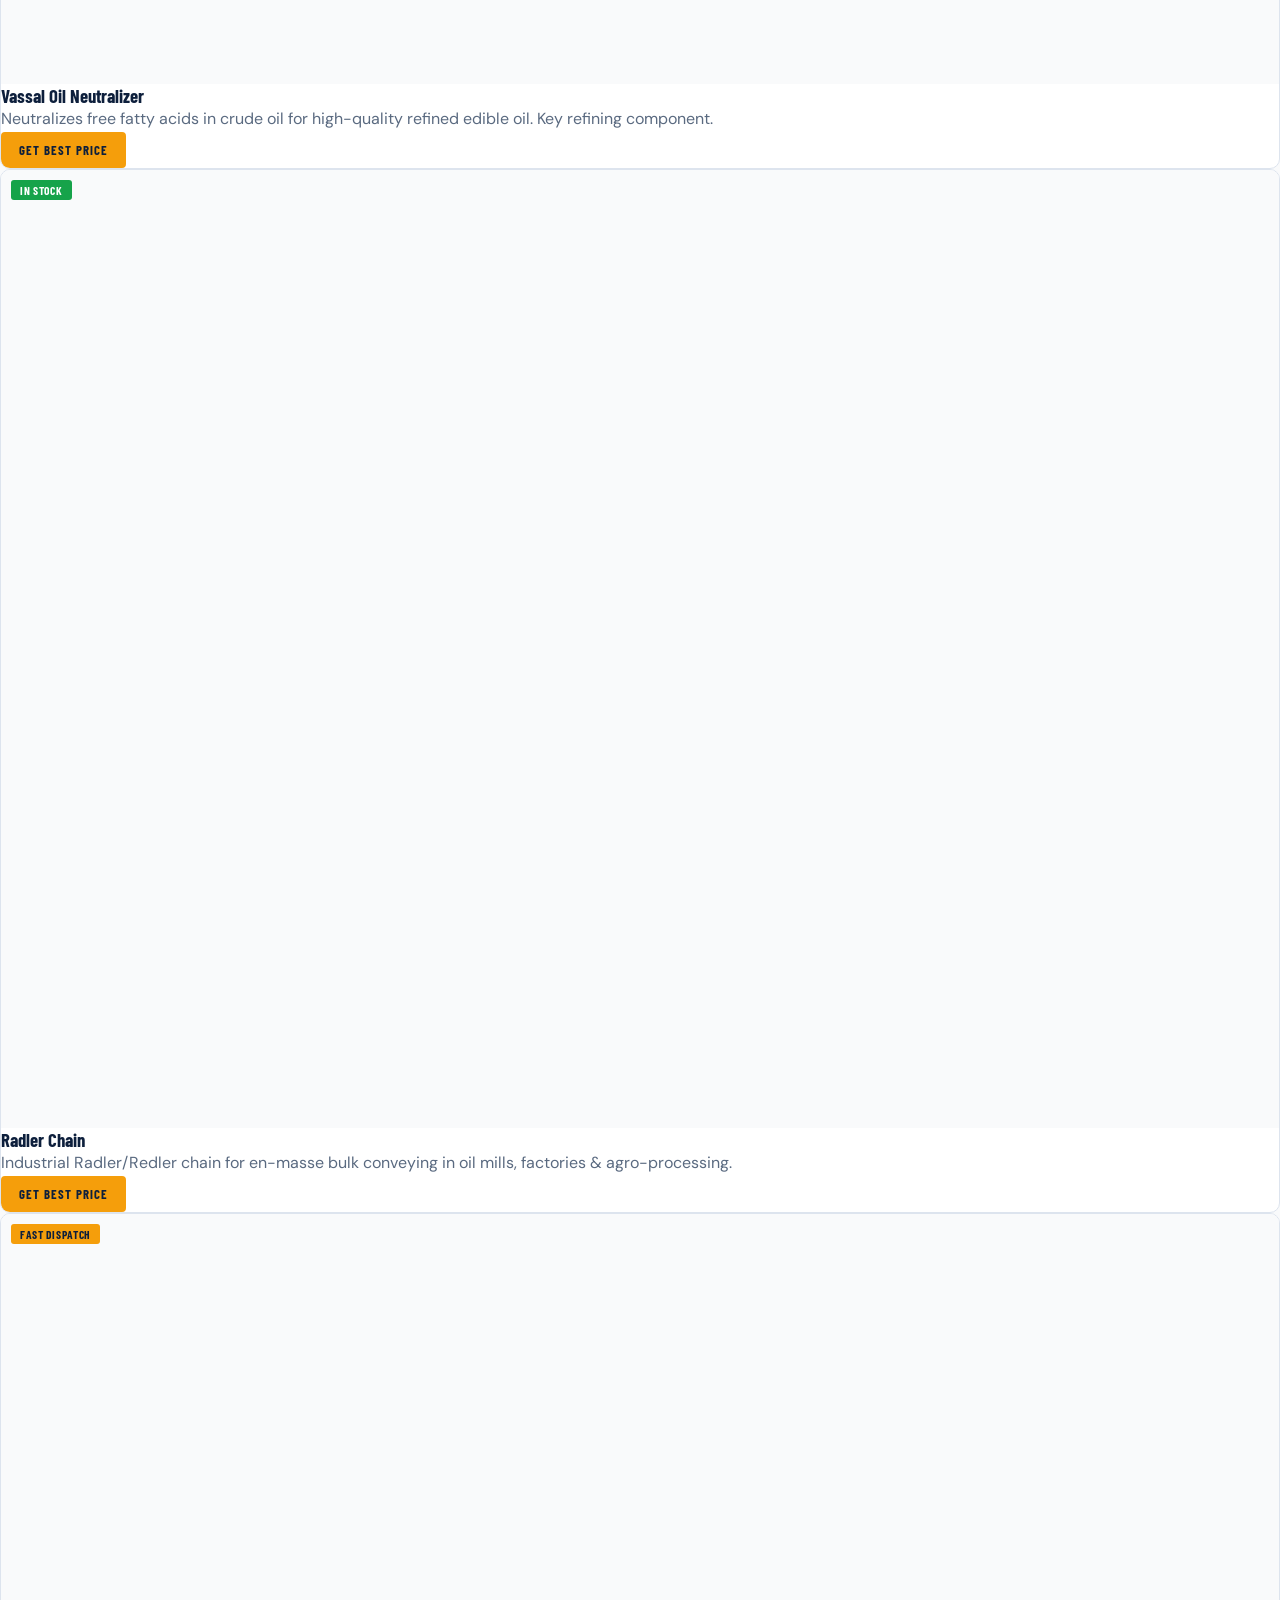
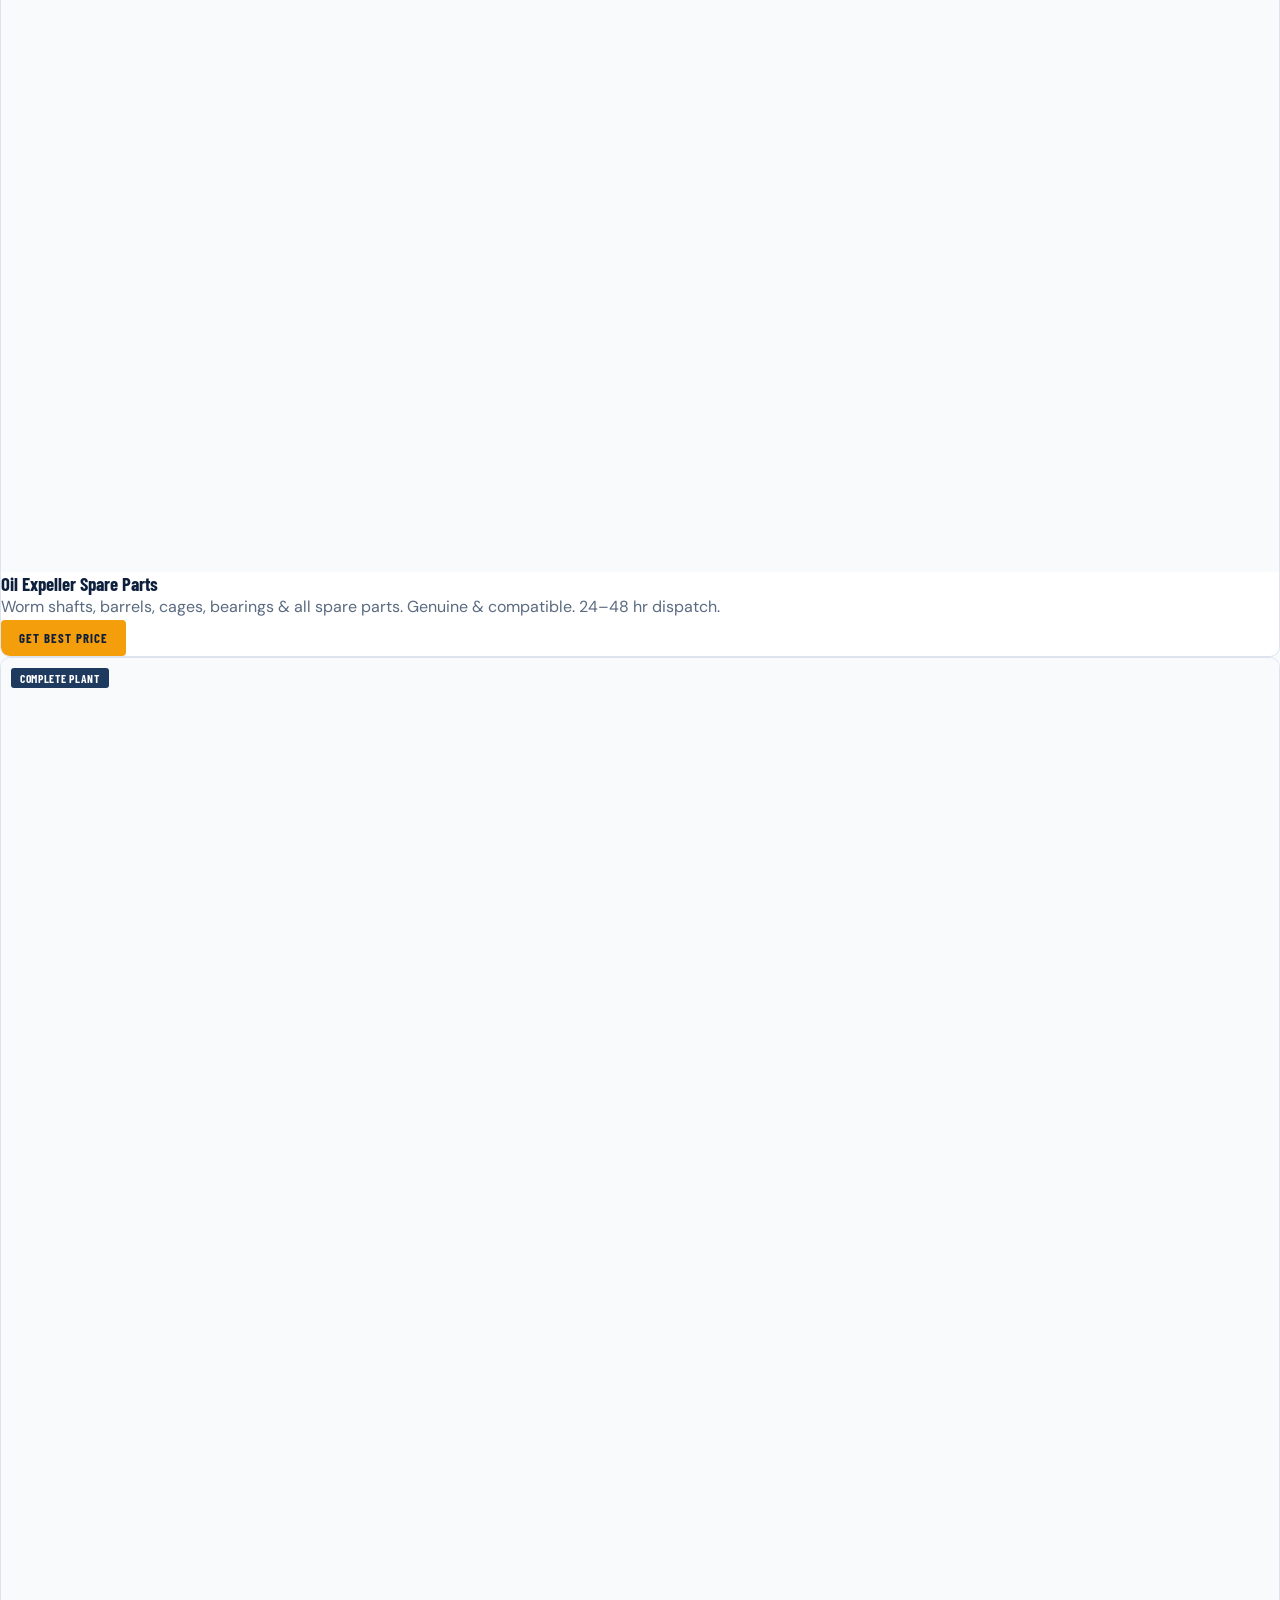
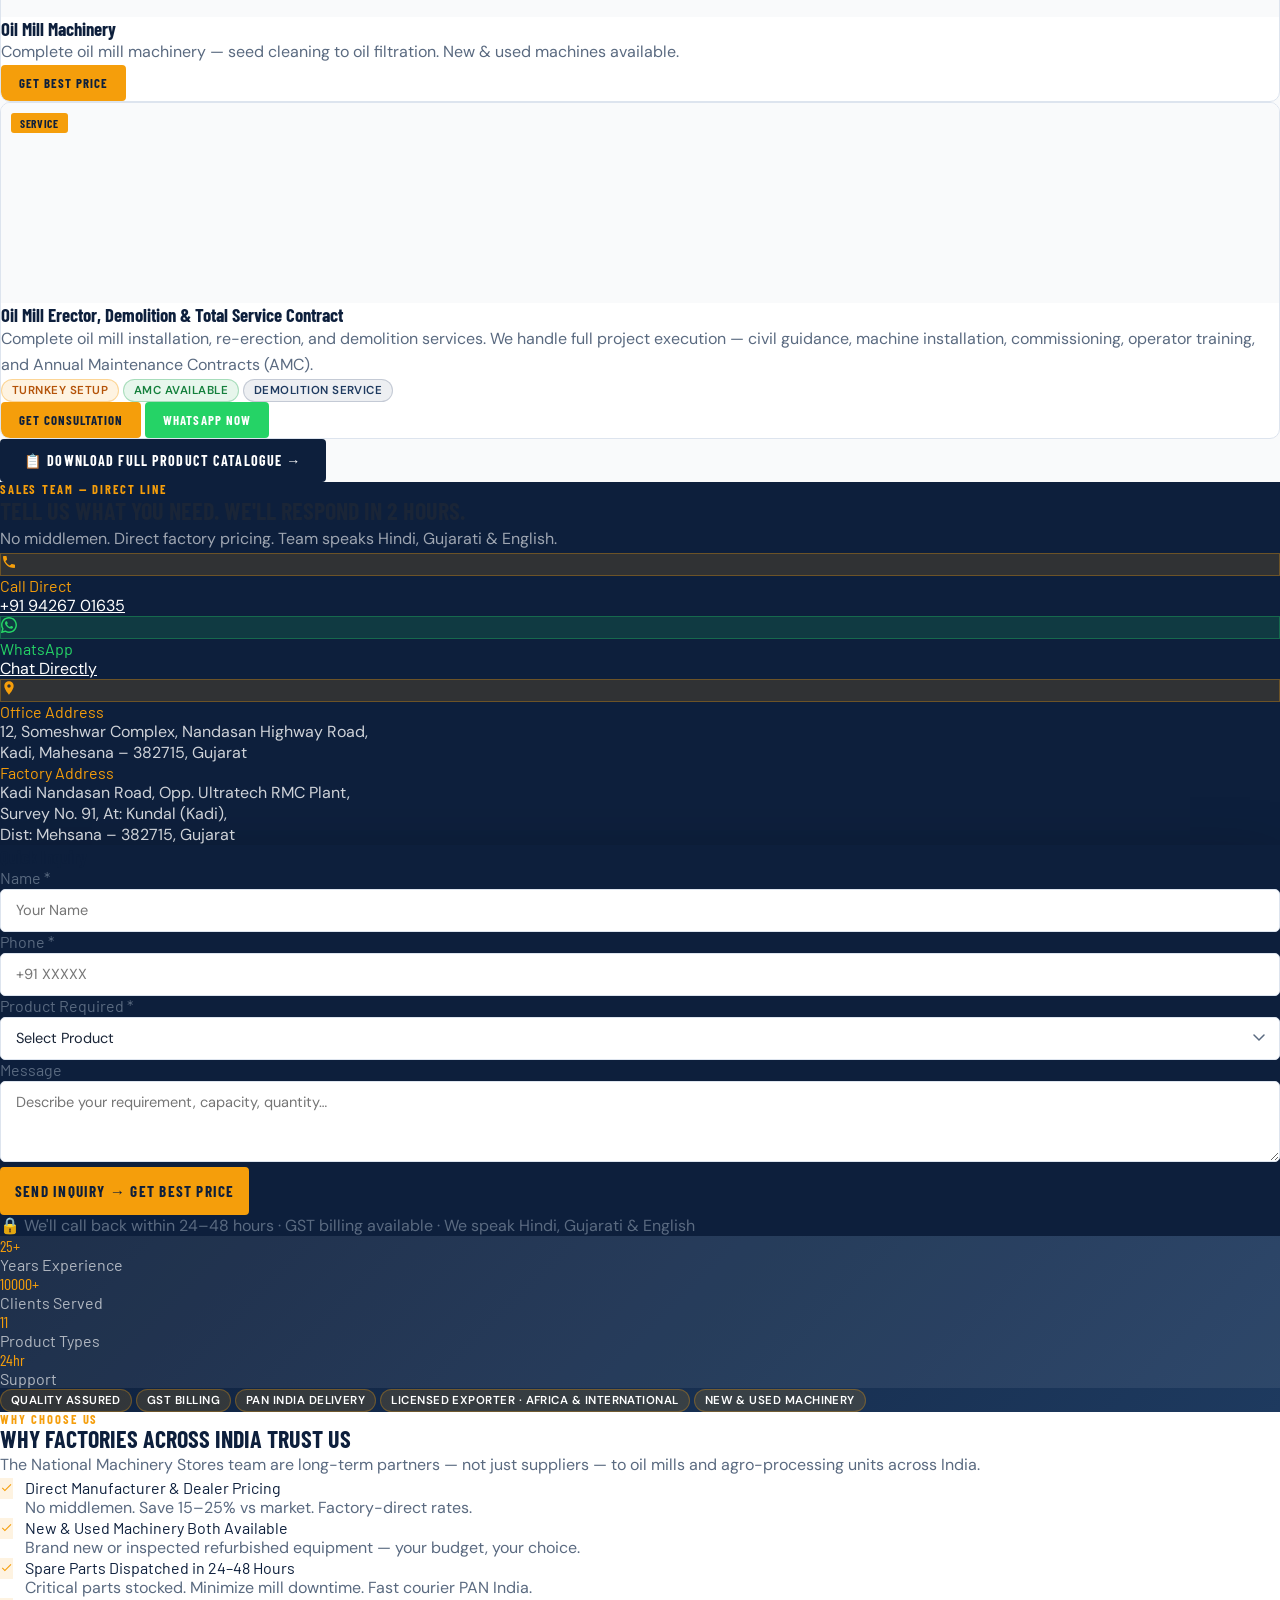
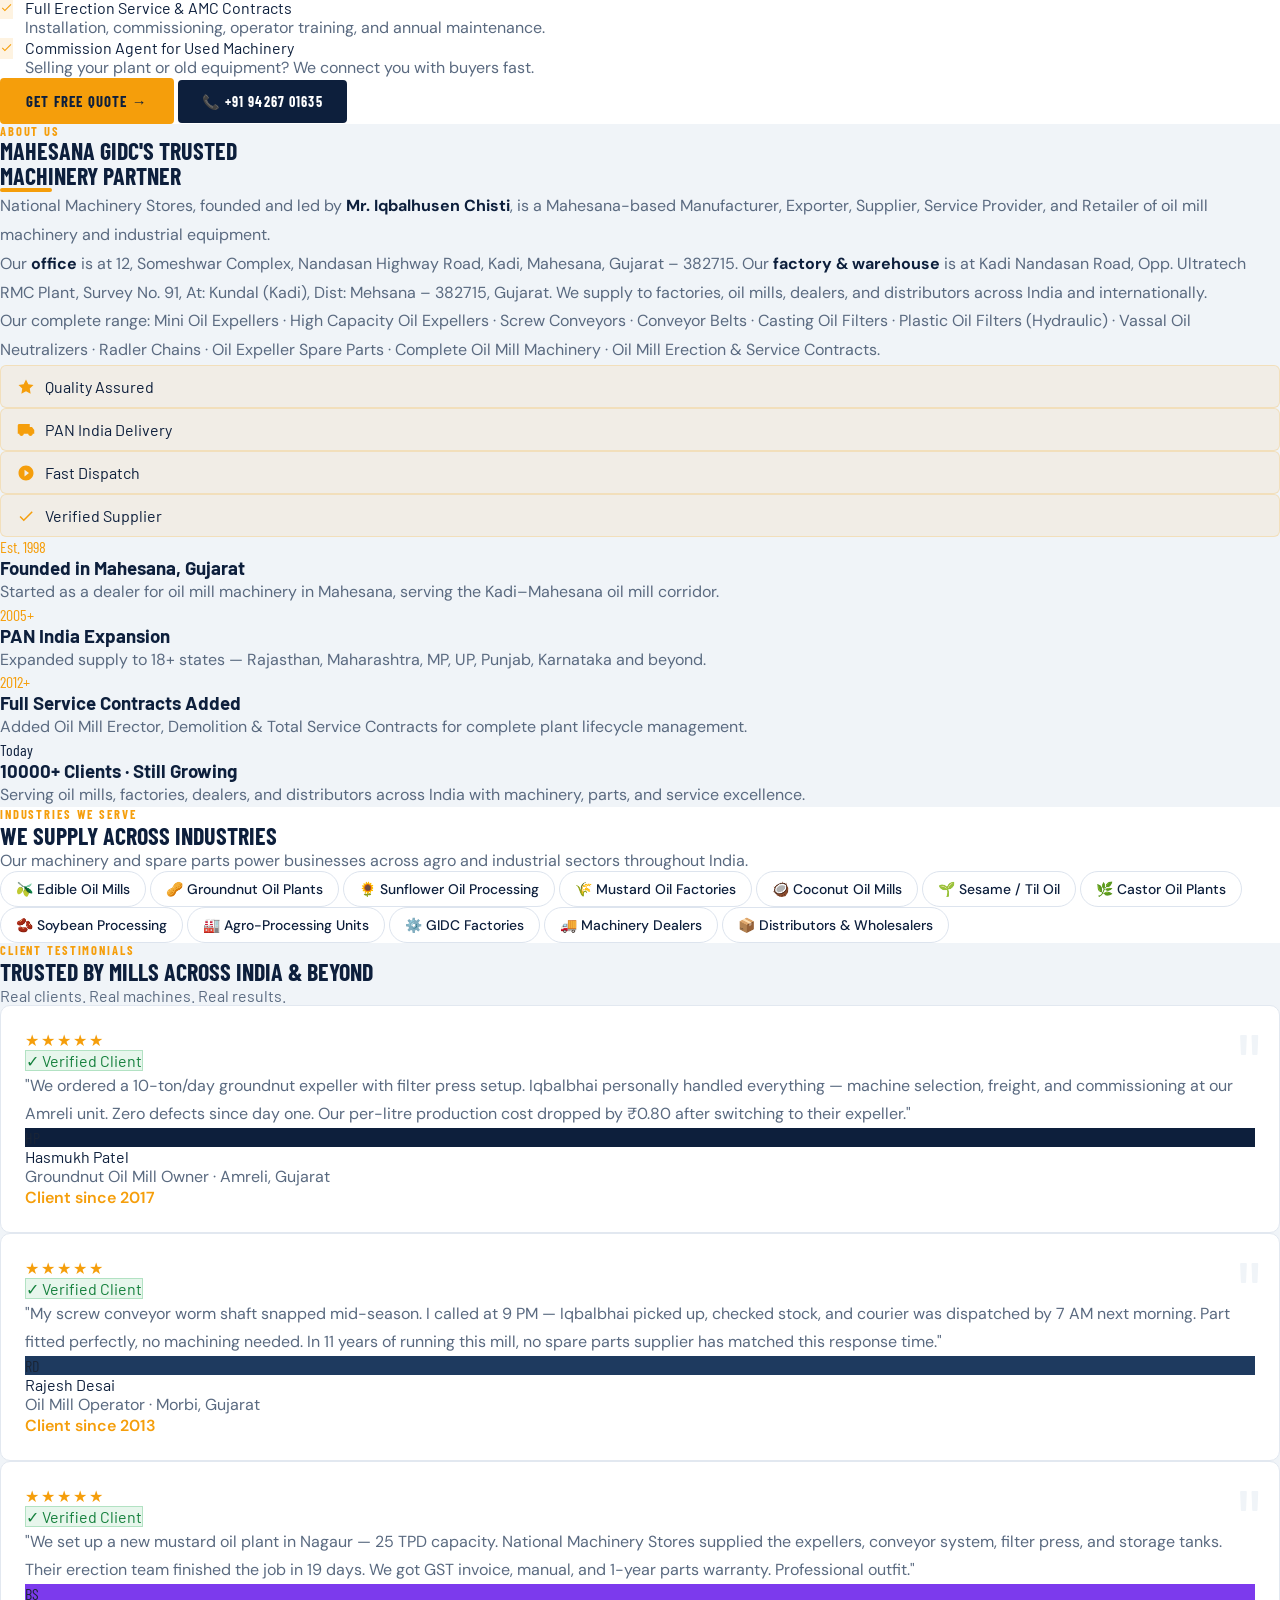
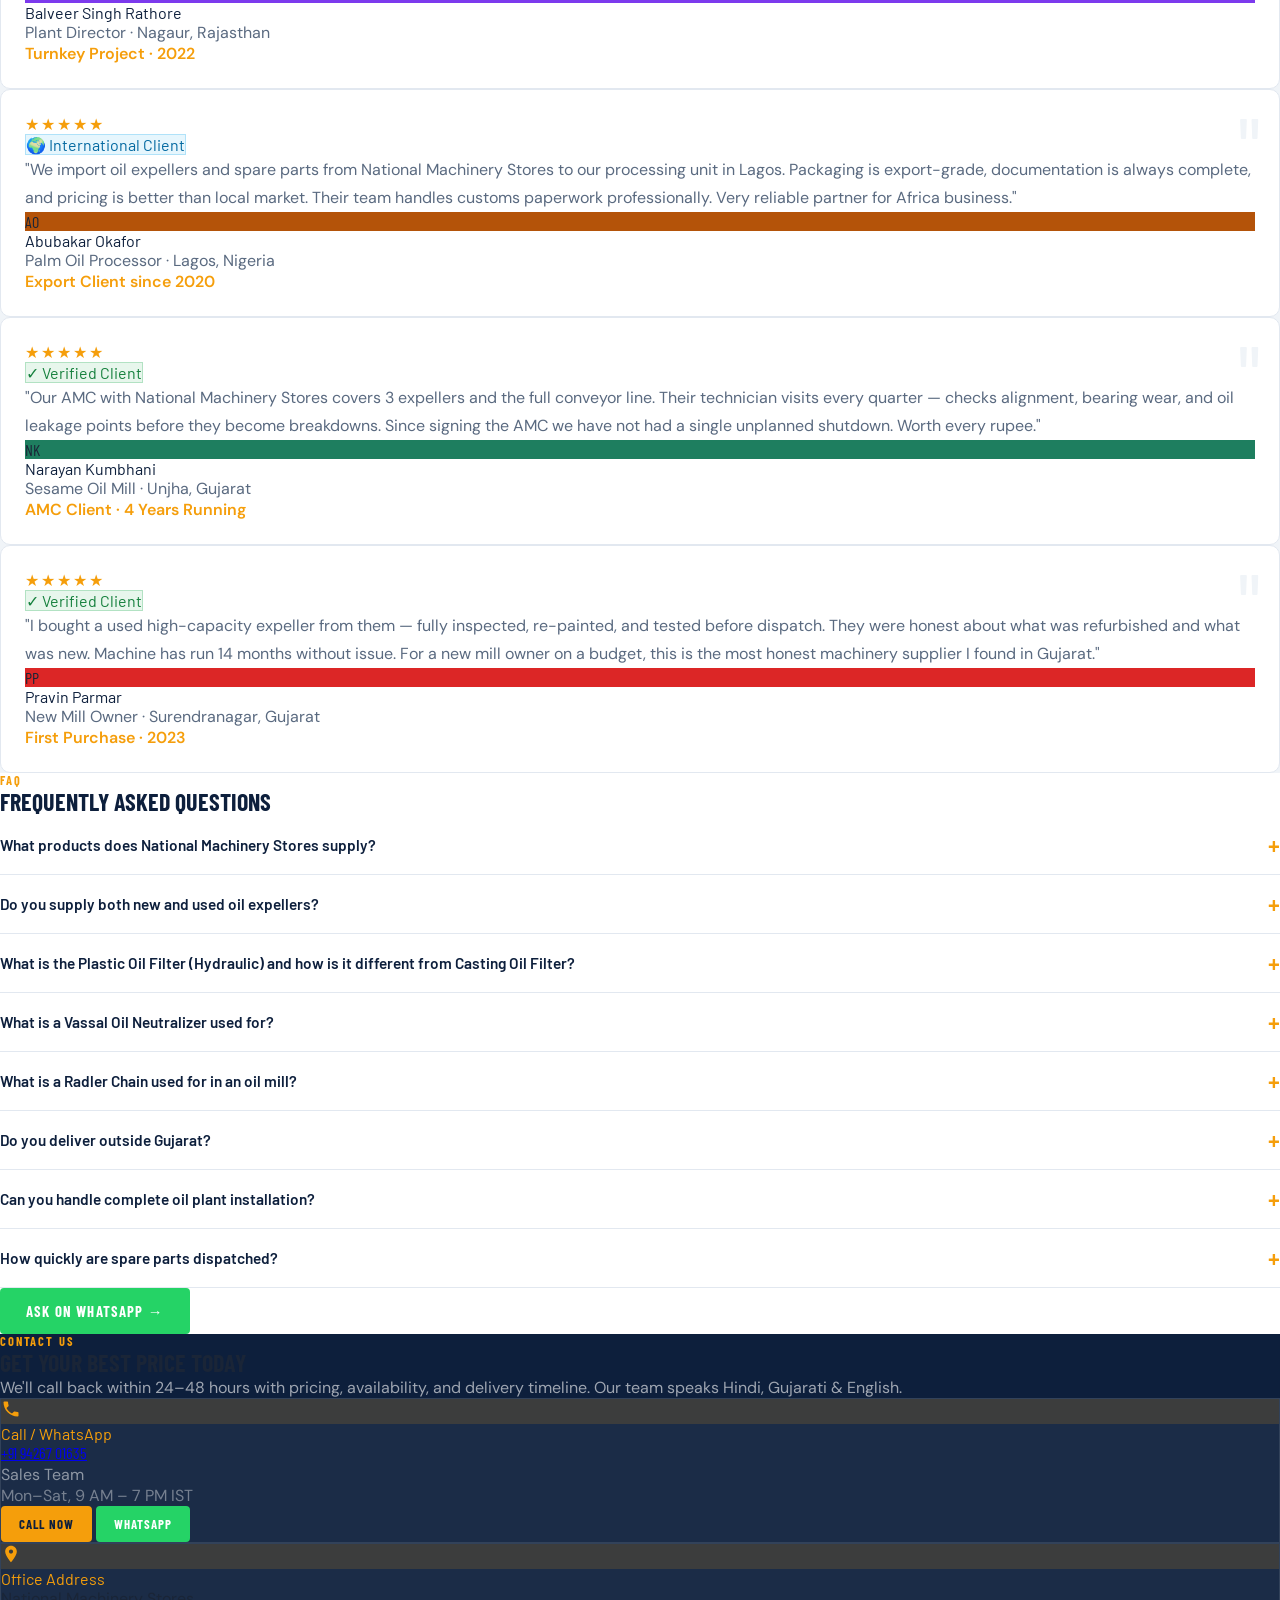
==== commit 4a4e4507: "Update call number to +919426701635; keep WhatsApp as +918866688626 Co-Authored-By: Claude Sonnet 4." ====
--- a/index.html
+++ b/index.html
@@ -15,7 +15,7 @@
   {"@context":"https://schema.org","@type":"LocalBusiness","name":"National Machinery Stores",
   "description":"Manufacturer, Exporter, Supplier, Service Provider of Oil Expellers, Screw Conveyors, Conveyor Belt, Oil Filters, Radler Chain, Vassal Oil Neutralizer and Oil Mill Spare Parts.",
   "address":{"@type":"PostalAddress","streetAddress":"12, Someshwar Complex, Nandasan Highway Road, Kadi","addressLocality":"Mahesana","addressRegion":"Gujarat","postalCode":"382715","addressCountry":"IN"},
-  "telephone":"+918866688626","founder":{"@type":"Person","name":"Iqbalhusen Chisti"},"areaServed":["IN","Africa"]}
+  "telephone":"+919426701635","founder":{"@type":"Person","name":"Iqbalhusen Chisti"},"areaServed":["IN","Africa"]}
   </script>
 
   <link rel="preconnect" href="https://fonts.googleapis.com" />
@@ -159,7 +159,7 @@
 <div style="background:var(--amber)" class="py-2 px-4 text-center">
   <p class="fm text-sm font-semibold" style="color:#0d1f3c">
     🔥 Limited Stock Available &nbsp;|&nbsp; Direct Manufacturer Pricing &nbsp;|&nbsp; PAN India Delivery &nbsp;|&nbsp; 🌍 Licensed Exporter — Africa &amp; International &nbsp;|&nbsp;
-    <a href="tel:+918866688626" style="color:#0d1f3c" class="underline font-bold">Call: +91 88666 88626</a>
+    <a href="tel:+919426701635" style="color:#0d1f3c" class="underline font-bold">Call: +91 94267 01635</a>
   </p>
 </div>
 
@@ -195,7 +195,7 @@
     </div>
 
     <div class="flex items-center gap-2">
-      <a href="tel:+918866688626" class="ba ba-am ba-sm hidden lg:inline-flex">📞 Call Now</a>
+      <a href="tel:+919426701635" class="ba ba-am ba-sm hidden lg:inline-flex">📞 Call Now</a>
       <div class="hbg" onclick="toggleMob()"><span></span><span></span><span></span></div>
     </div>
   </div>
@@ -209,7 +209,7 @@
       <a href="#industries"class="nl text-base" onclick="toggleMob()">Industries</a>
       <a href="#contact"   class="nl text-base" onclick="toggleMob()">Contact</a>
       <div class="pt-2 flex flex-wrap gap-3">
-        <a href="tel:+918866688626" class="ba ba-am ba-sm">📞 Call</a>
+        <a href="tel:+919426701635" class="ba ba-am ba-sm">📞 Call</a>
         <a href="https://wa.me/918866688626" target="_blank" class="ba ba-wa ba-sm">WhatsApp</a>
       </div>
     </div>
@@ -252,7 +252,7 @@
           <svg width="16" height="16" viewBox="0 0 24 24" fill="currentColor"><path d="M17.472 14.382c-.297-.149-1.758-.867-2.03-.967-.273-.099-.471-.148-.67.15-.197.297-.767.966-.94 1.164-.173.199-.347.223-.644.075-.297-.15-1.255-.463-2.39-1.475-.883-.788-1.48-1.761-1.653-2.059-.173-.297-.018-.458.13-.606.134-.133.298-.347.446-.52.149-.174.198-.298.298-.497.099-.198.05-.371-.025-.52-.075-.149-.669-1.612-.916-2.207-.242-.579-.487-.5-.669-.51-.173-.008-.371-.01-.57-.01-.198 0-.52.074-.792.372-.272.297-1.04 1.016-1.04 2.479 0 1.462 1.065 2.875 1.213 3.074.149.198 2.096 3.2 5.077 4.487.709.306 1.262.489 1.694.625.712.227 1.36.195 1.871.118.571-.085 1.758-.719 2.006-1.413.248-.694.248-1.289.173-1.413-.074-.124-.272-.198-.57-.347z"/><path d="M12 0C5.373 0 0 5.373 0 12c0 2.107.548 4.09 1.504 5.812L.057 23.18a.75.75 0 00.927.908l5.504-1.438A11.951 11.951 0 0012 24c6.627 0 12-5.373 12-12S18.627 0 12 0zm0 21.75a9.713 9.713 0 01-4.951-1.352l-.356-.21-3.676.96.977-3.578-.23-.37A9.716 9.716 0 012.25 12C2.25 6.59 6.59 2.25 12 2.25S21.75 6.59 21.75 12 17.41 21.75 12 21.75z"/></svg>
           WhatsApp
         </a>
-        <a href="tel:+918866688626" class="ba ba-ol">
+        <a href="tel:+919426701635" class="ba ba-ol">
           <svg width="16" height="16" viewBox="0 0 24 24" fill="currentColor"><path d="M6.6 10.8c1.4 2.8 3.8 5.1 6.6 6.6l2.2-2.2c.3-.3.7-.4 1-.2 1.1.4 2.3.6 3.6.6.6 0 1 .4 1 1V20c0 .6-.4 1-1 1-9.4 0-17-7.6-17-17 0-.6.4-1 1-1h3.5c.6 0 1 .4 1 1 0 1.3.2 2.5.6 3.6.1.3 0 .7-.2 1L6.6 10.8z"/></svg>
           +91 88666 88626
         </a>
@@ -516,7 +516,7 @@
             </div>
             <div>
               <div class="fm text-xs font-bold uppercase tracking-wider mb-0.5" style="color:var(--amber)">Call Direct</div>
-              <a href="tel:+918866688626" class="text-white font-semibold text-lg" style="color:#fff">+91 88666 88626</a>
+              <a href="tel:+919426701635" class="text-white font-semibold text-lg" style="color:#fff">+91 94267 01635</a>
             </div>
           </div>
           <div class="flex items-center gap-3">
@@ -625,7 +625,7 @@
         </div>
         <div class="mt-8 flex flex-wrap gap-3">
           <a href="#contact" class="ba ba-am">Get Free Quote →</a>
-          <a href="tel:+918866688626" class="ba ba-nv">📞 +91 88666 88626</a>
+          <a href="tel:+919426701635" class="ba ba-nv">📞 +91 94267 01635</a>
         </div>
       </div>
 
@@ -855,11 +855,11 @@
             <svg width="20" height="20" viewBox="0 0 24 24" fill="var(--amber)"><path d="M6.6 10.8c1.4 2.8 3.8 5.1 6.6 6.6l2.2-2.2c.3-.3.7-.4 1-.2 1.1.4 2.3.6 3.6.6.6 0 1 .4 1 1V20c0 .6-.4 1-1 1-9.4 0-17-7.6-17-17 0-.6.4-1 1-1h3.5c.6 0 1 .4 1 1 0 1.3.2 2.5.6 3.6.1.3 0 .7-.2 1L6.6 10.8z"/></svg>
           </div>
           <div class="fm text-xs font-bold uppercase tracking-wider mb-2" style="color:var(--amber)">Call / WhatsApp</div>
-          <a href="tel:+918866688626" class="fd font-bold text-2xl block text-white mb-1">+91 88666 88626</a>
+          <a href="tel:+919426701635" class="fd font-bold text-2xl block text-white mb-1">+91 94267 01635</a>
           <p class="text-xs mb-1" style="color:rgba(255,255,255,.5)">Sales Team</p>
           <p class="text-xs mb-4" style="color:rgba(255,255,255,.4)">Mon–Sat, 9 AM – 7 PM IST</p>
           <div class="flex gap-2 flex-wrap">
-            <a href="tel:+918866688626" class="ba ba-am ba-sm">Call Now</a>
+            <a href="tel:+919426701635" class="ba ba-am ba-sm">Call Now</a>
             <a href="https://wa.me/918866688626" target="_blank" class="ba ba-wa ba-sm">WhatsApp</a>
           </div>
         </div>
@@ -972,7 +972,7 @@
         </p>
         <p class="text-xs mb-4" style="color:rgba(255,255,255,.28)">Iqbalhusen Chisti | Office: 12, Someshwar Complex, Nandasan Highway Road, Kadi, Mahesana – 382715, Gujarat | Factory: Kadi Nandasan Road, Opp. Ultratech RMC Plant, Survey No. 91, Kundal (Kadi), Mehsana – 382715, Gujarat</p>
         <div class="flex gap-3 flex-wrap">
-          <a href="tel:+918866688626" class="ba ba-am ba-sm">📞 Call</a>
+          <a href="tel:+919426701635" class="ba ba-am ba-sm">📞 Call</a>
           <a href="https://wa.me/918866688626" target="_blank" class="ba ba-wa ba-sm">WhatsApp</a>
         </div>
       </div>
@@ -1026,7 +1026,7 @@
 <a id="sticky-wa" href="https://wa.me/918866688626?text=Hello%20National%20Machinery%20Stores%2C%20I%20need%20a%20quote." target="_blank" title="WhatsApp">
   <svg width="30" height="30" viewBox="0 0 24 24" fill="white"><path d="M17.472 14.382c-.297-.149-1.758-.867-2.03-.967-.273-.099-.471-.148-.67.15-.197.297-.767.966-.94 1.164-.173.199-.347.223-.644.075-.297-.15-1.255-.463-2.39-1.475-.883-.788-1.48-1.761-1.653-2.059-.173-.297-.018-.458.13-.606.134-.133.298-.347.446-.52.149-.174.198-.298.298-.497.099-.198.05-.371-.025-.52-.075-.149-.669-1.612-.916-2.207-.242-.579-.487-.5-.669-.51-.173-.008-.371-.01-.57-.01-.198 0-.52.074-.792.372-.272.297-1.04 1.016-1.04 2.479 0 1.462 1.065 2.875 1.213 3.074.149.198 2.096 3.2 5.077 4.487.709.306 1.262.489 1.694.625.712.227 1.36.195 1.871.118.571-.085 1.758-.719 2.006-1.413.248-.694.248-1.289.173-1.413-.074-.124-.272-.198-.57-.347z"/><path d="M12 0C5.373 0 0 5.373 0 12c0 2.107.548 4.09 1.504 5.812L.057 23.18a.75.75 0 00.927.908l5.504-1.438A11.951 11.951 0 0012 24c6.627 0 12-5.373 12-12S18.627 0 12 0zm0 21.75a9.713 9.713 0 01-4.951-1.352l-.356-.21-3.676.96.977-3.578-.23-.37A9.716 9.716 0 012.25 12C2.25 6.59 6.59 2.25 12 2.25S21.75 6.59 21.75 12 17.41 21.75 12 21.75z"/></svg>
 </a>
-<a id="sticky-call" href="tel:+918866688626" title="Call Now">
+<a id="sticky-call" href="tel:+919426701635" title="Call Now">
   <svg width="26" height="26" viewBox="0 0 24 24" fill="white"><path d="M6.6 10.8c1.4 2.8 3.8 5.1 6.6 6.6l2.2-2.2c.3-.3.7-.4 1-.2 1.1.4 2.3.6 3.6.6.6 0 1 .4 1 1V20c0 .6-.4 1-1 1-9.4 0-17-7.6-17-17 0-.6.4-1 1-1h3.5c.6 0 1 .4 1 1 0 1.3.2 2.5.6 3.6.1.3 0 .7-.2 1L6.6 10.8z"/></svg>
 </a>
 
@@ -1404,7 +1404,7 @@
       <div class="flex flex-wrap gap-3">
         <a href="#contact" class="ba ba-am" onclick="closeModal()">Get Best Price →</a>
         <a href="https://wa.me/918866688626?text=Hello%2C%20I%20need%20pricing%20for%20${encodeURIComponent(p.title)}" target="_blank" class="ba ba-wa">WhatsApp Inquiry</a>
-        <a href="tel:+918866688626" class="ba ba-nv">📞 Call Now</a>
+        <a href="tel:+919426701635" class="ba ba-nv">📞 Call Now</a>
       </div>
     </div>
   `;
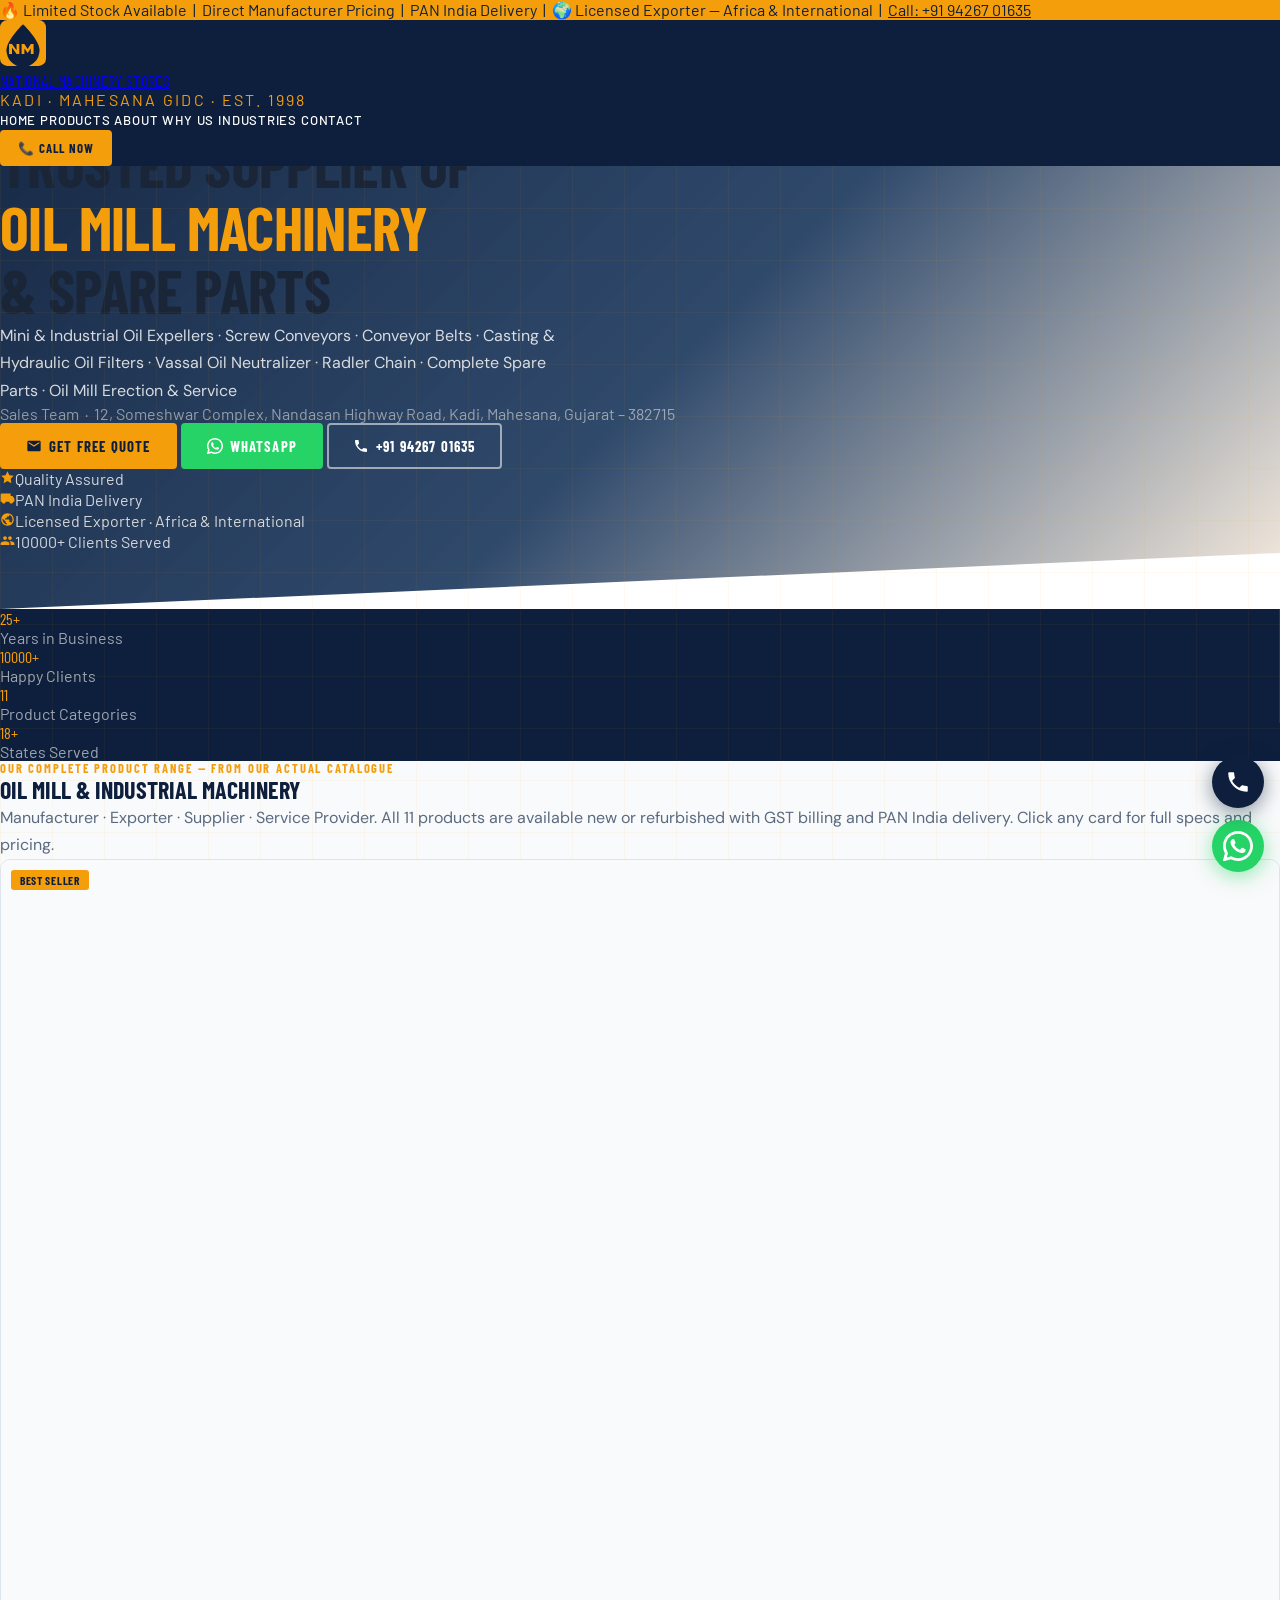
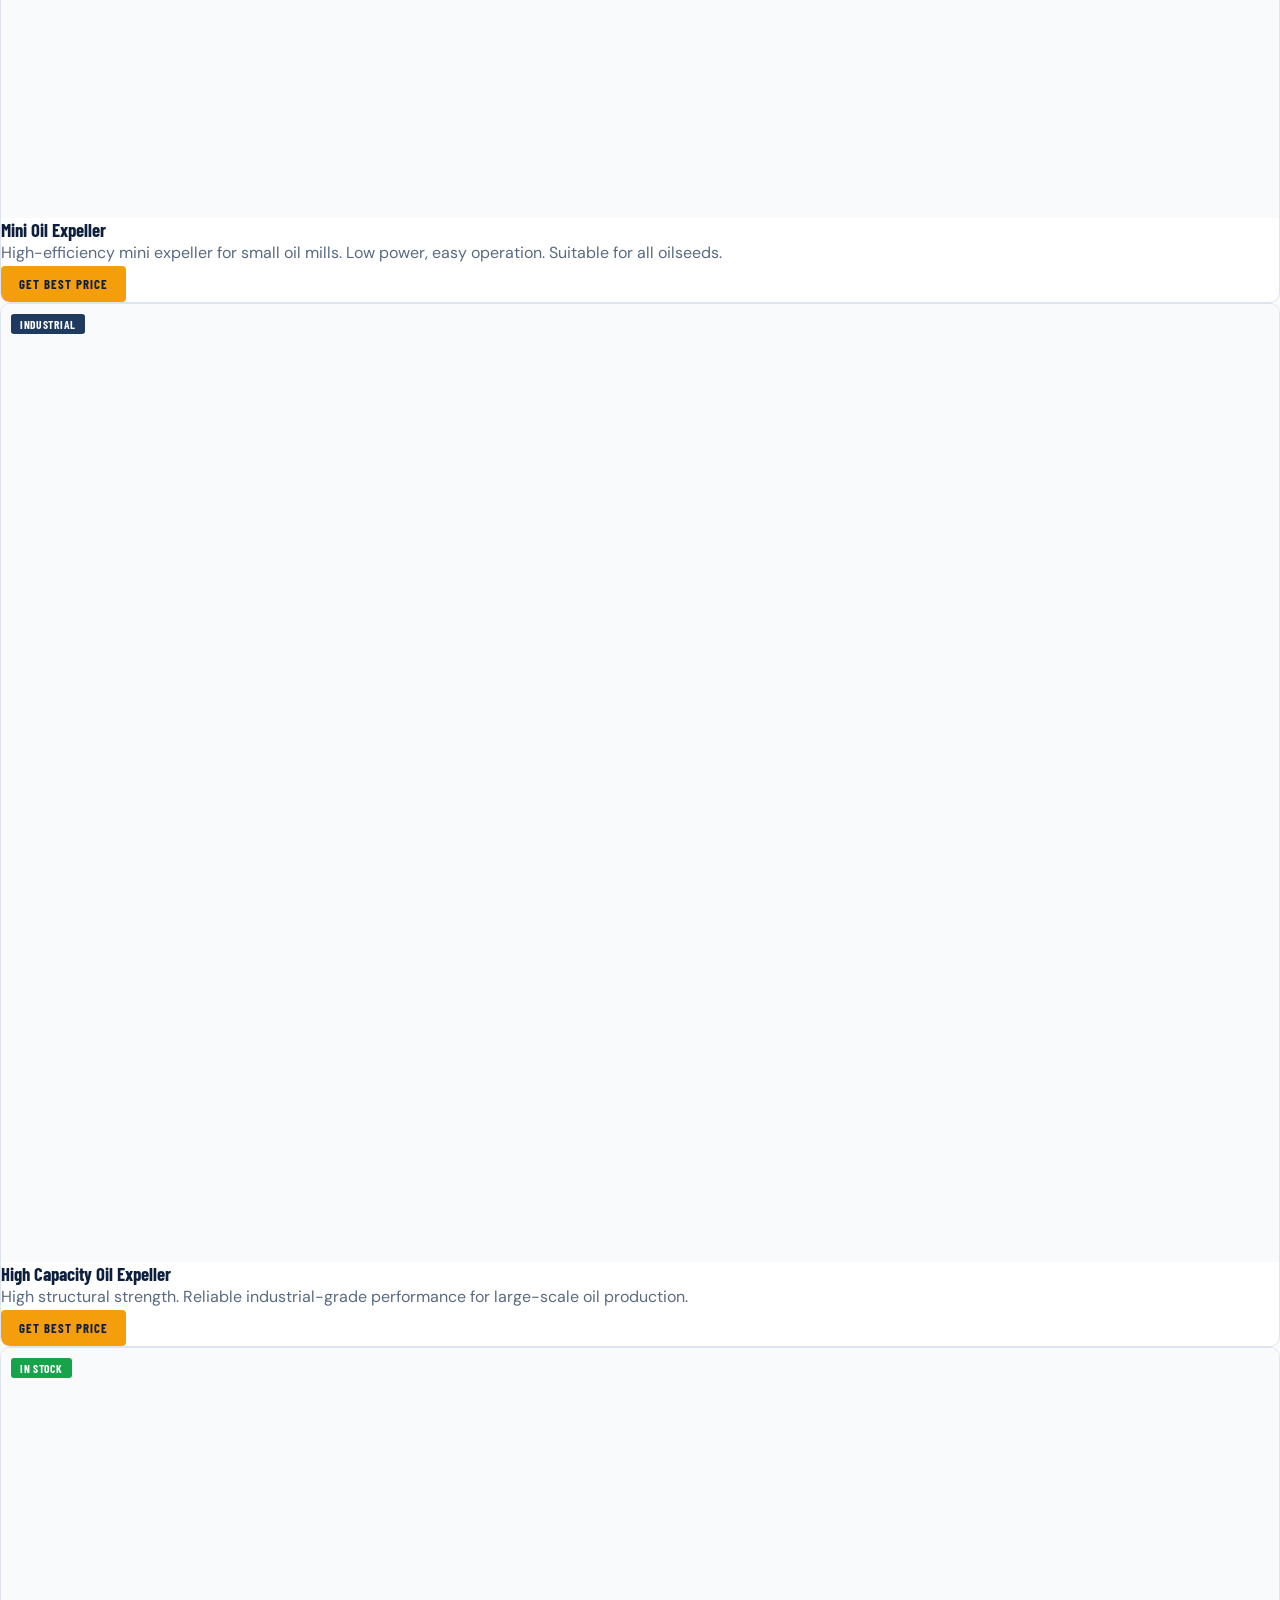
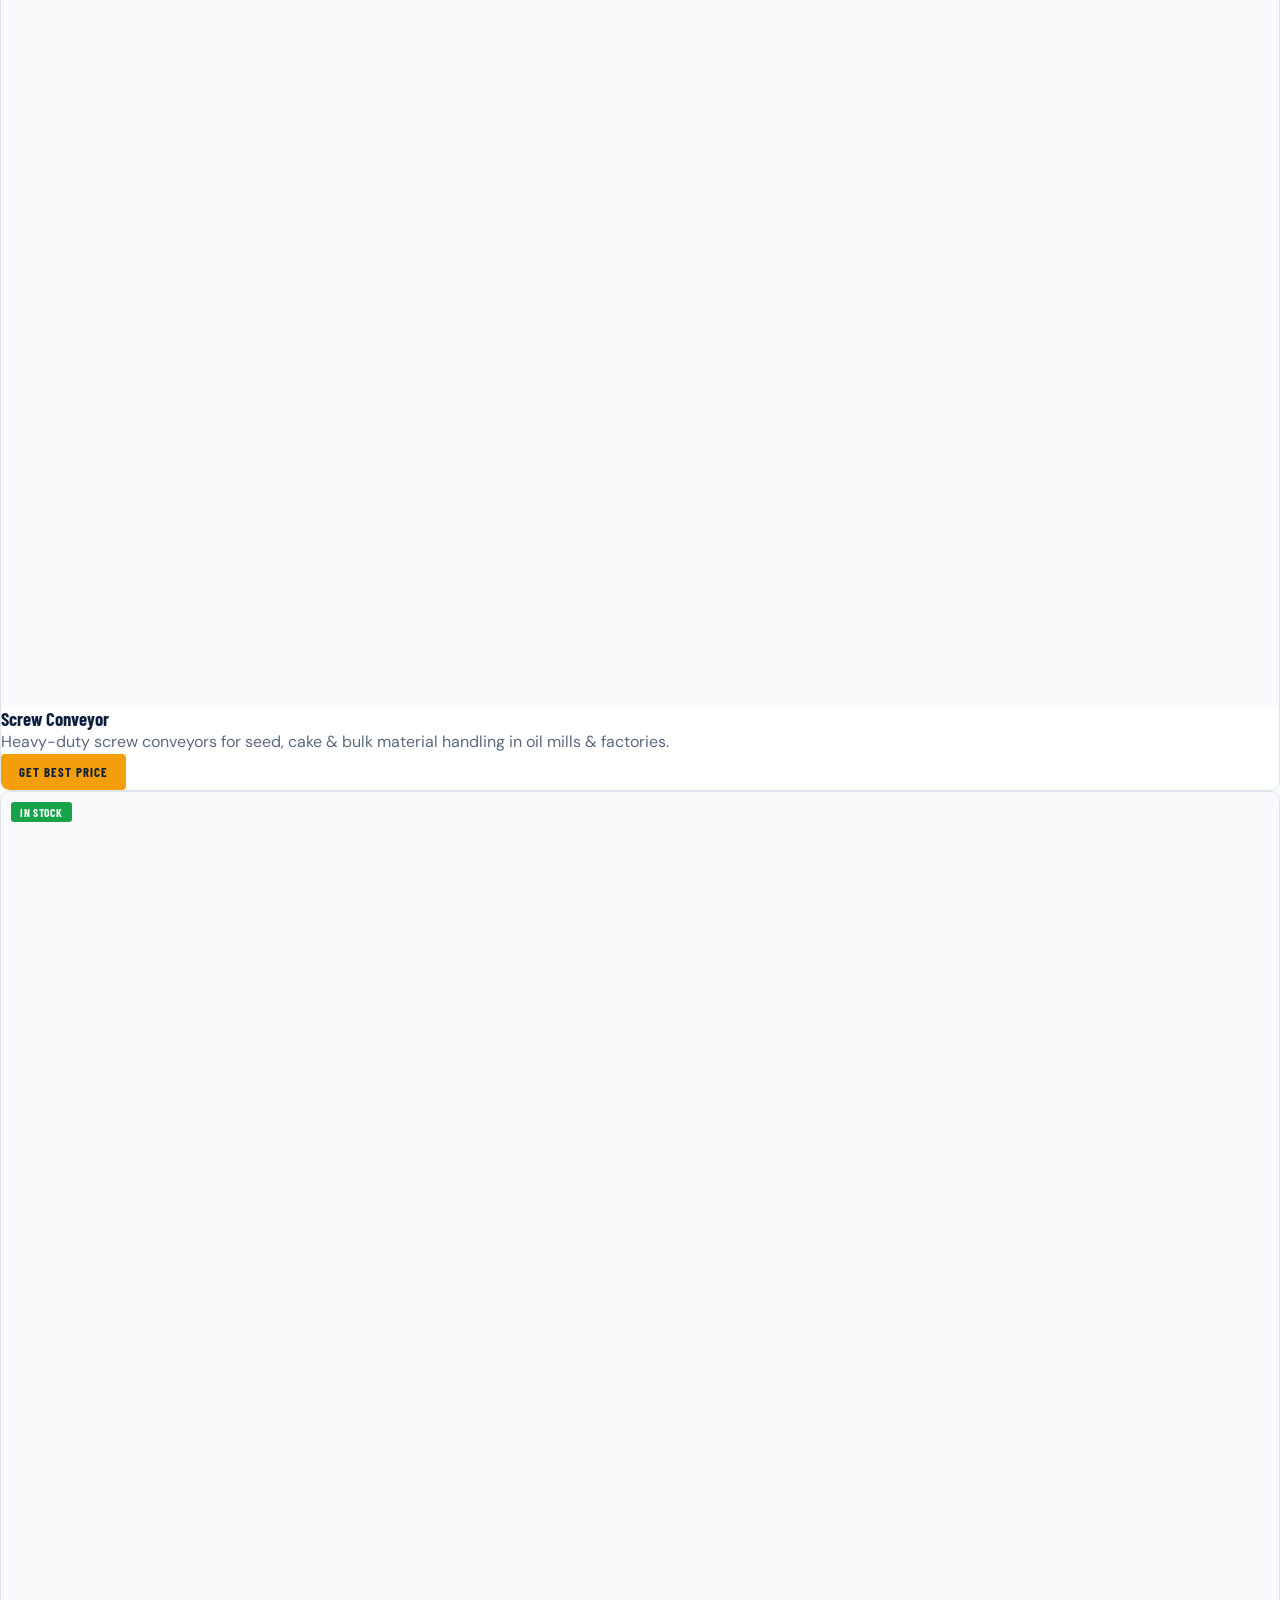
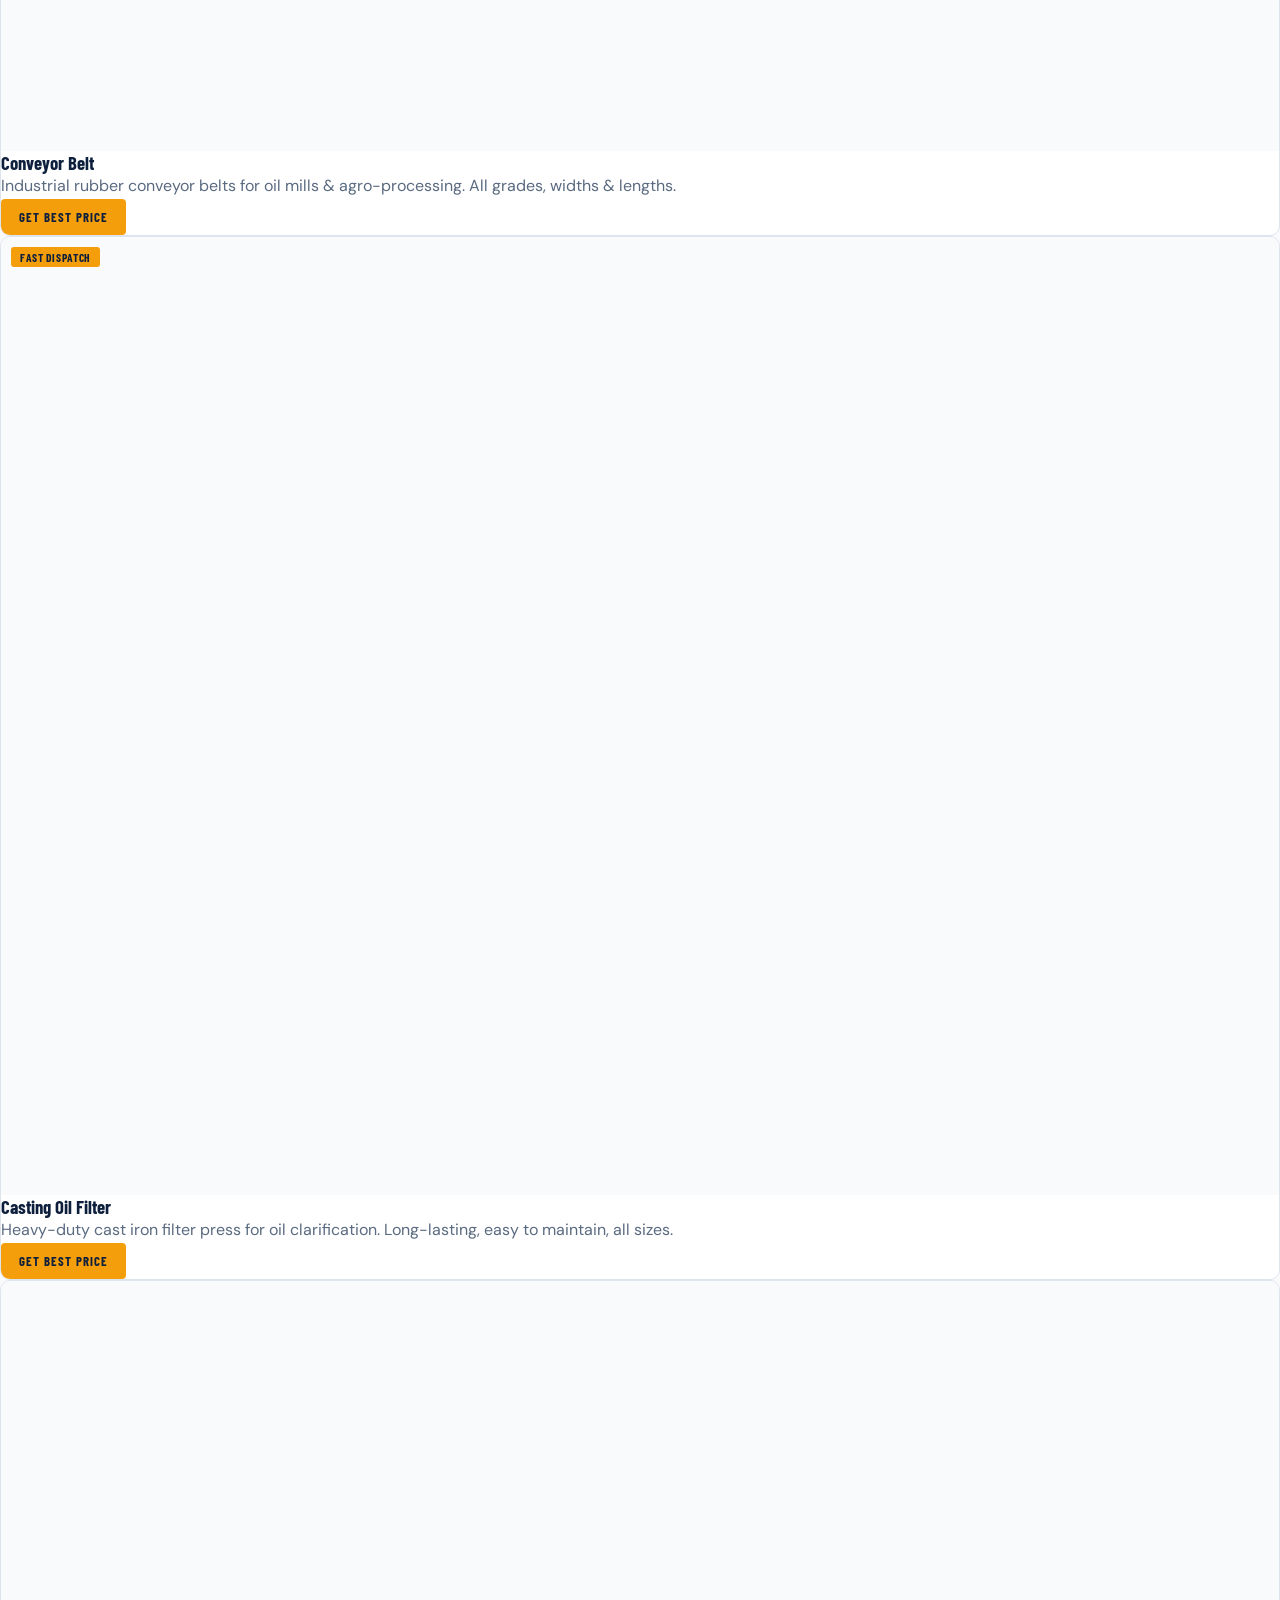
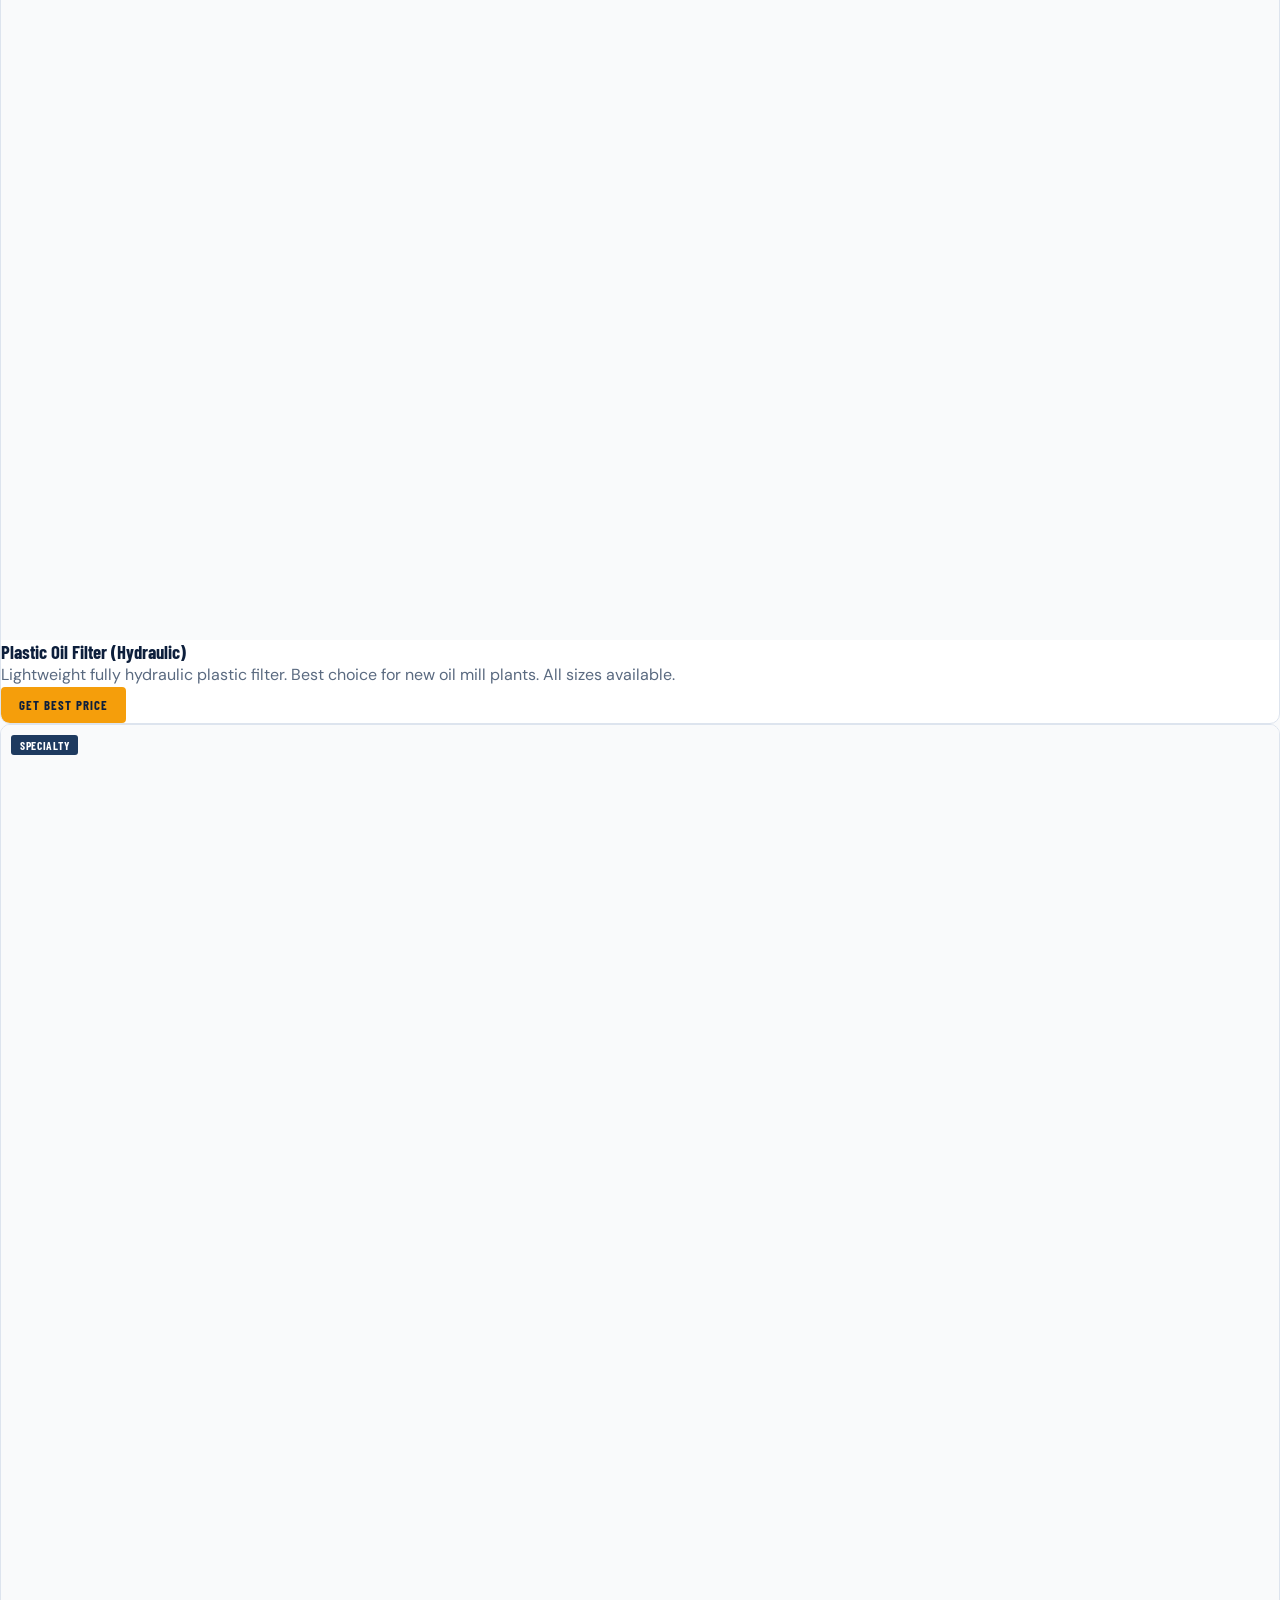
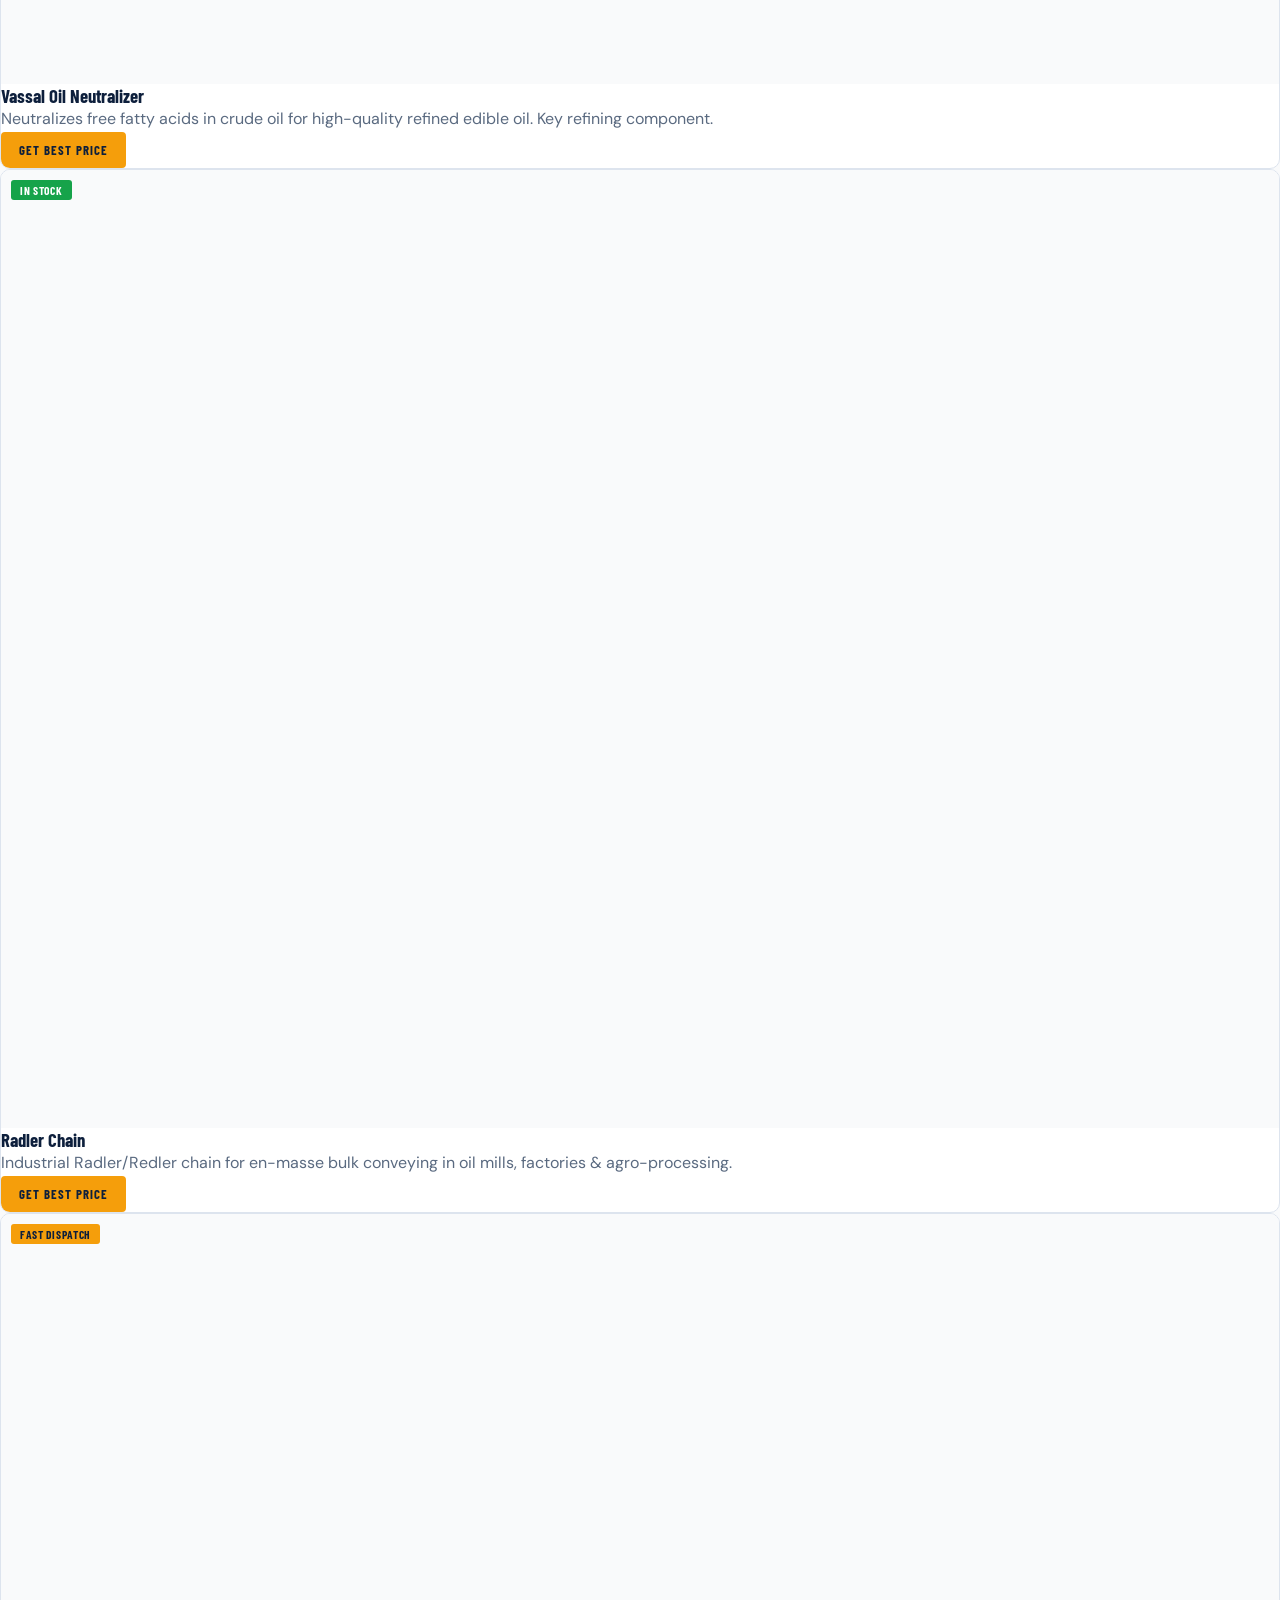
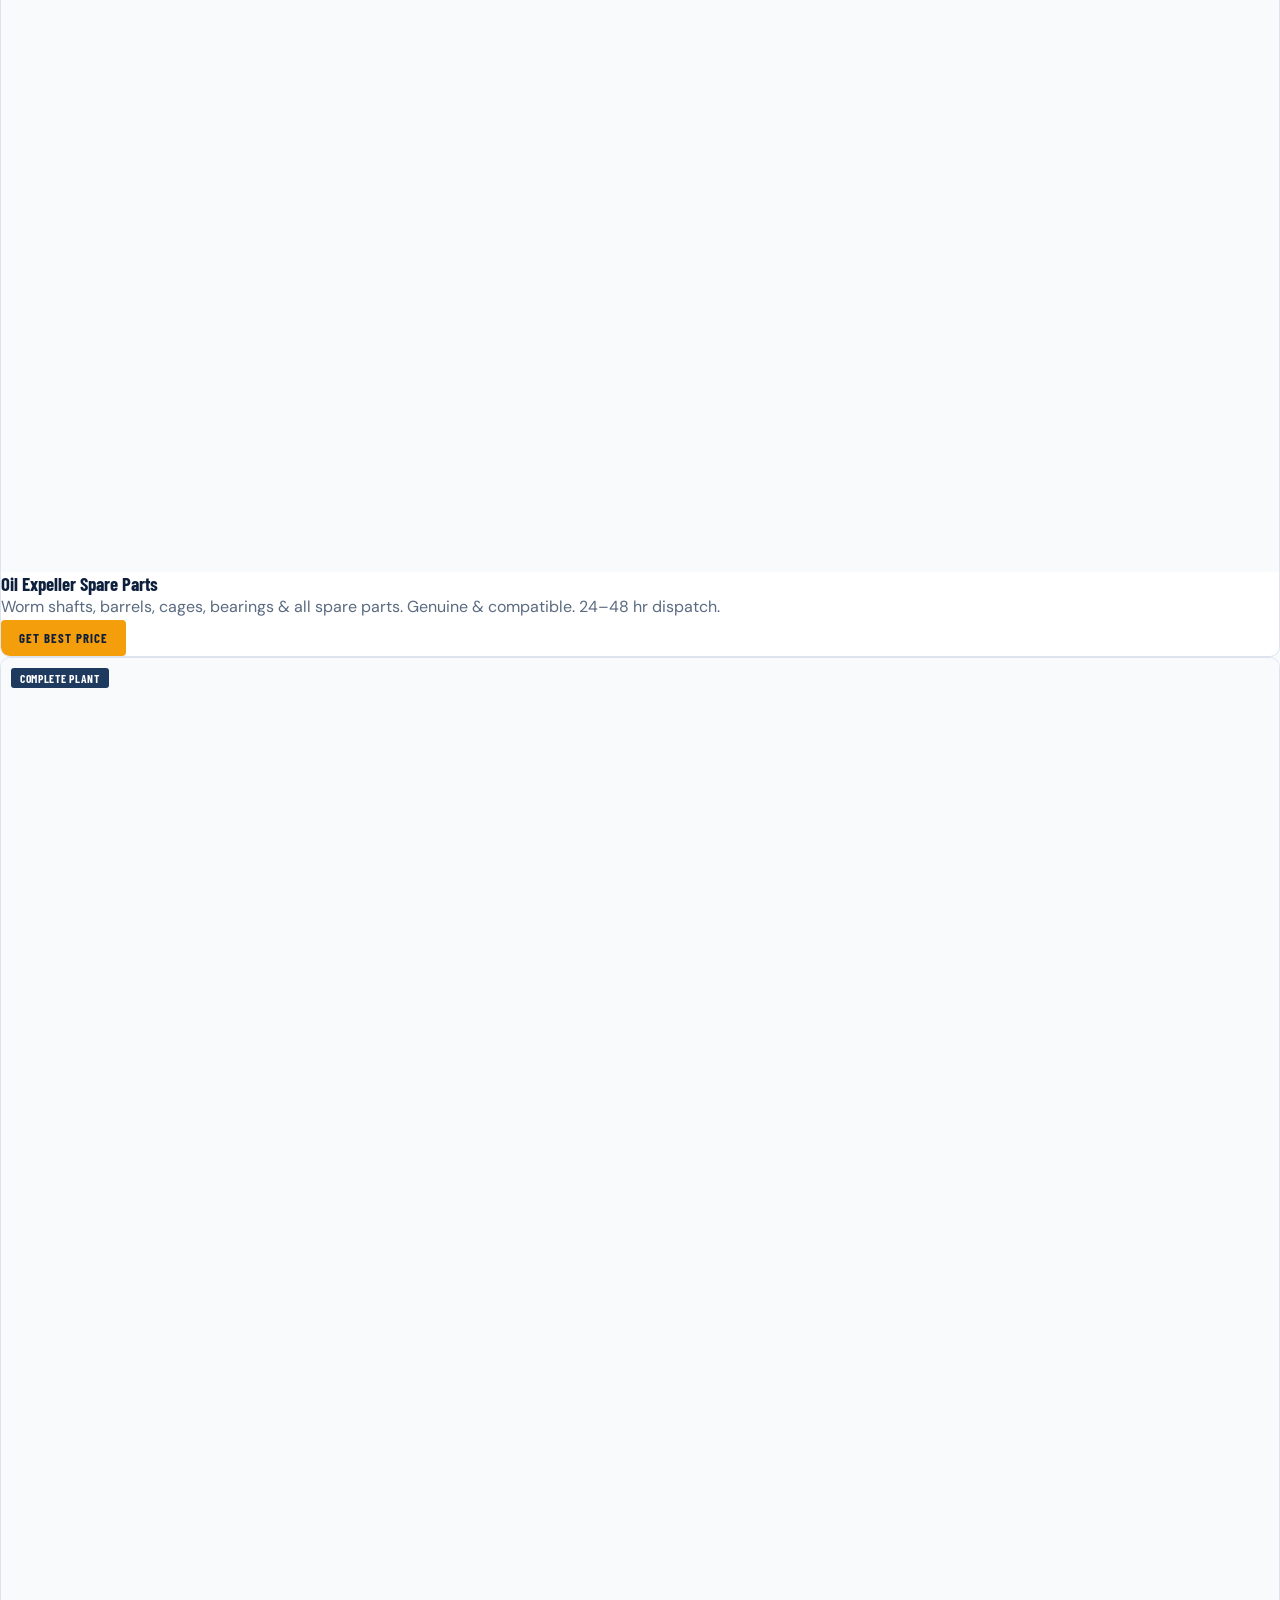
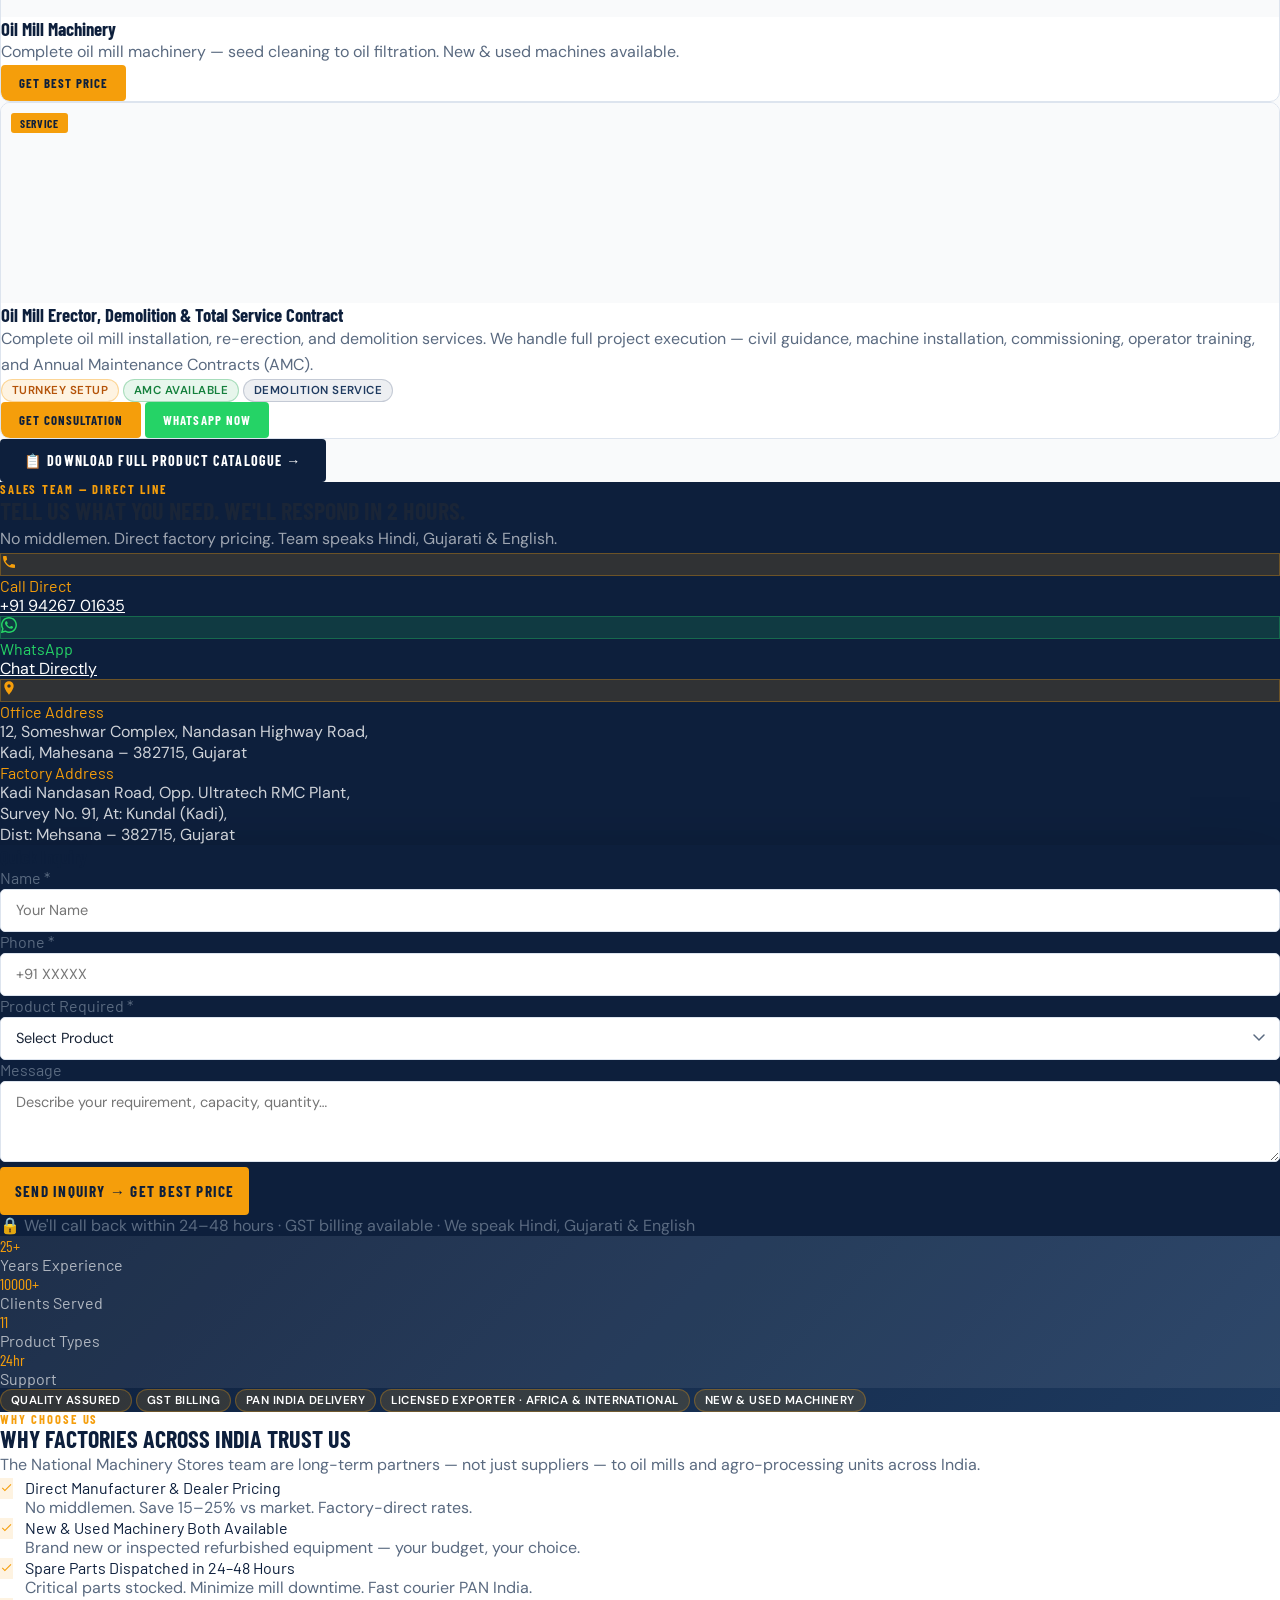
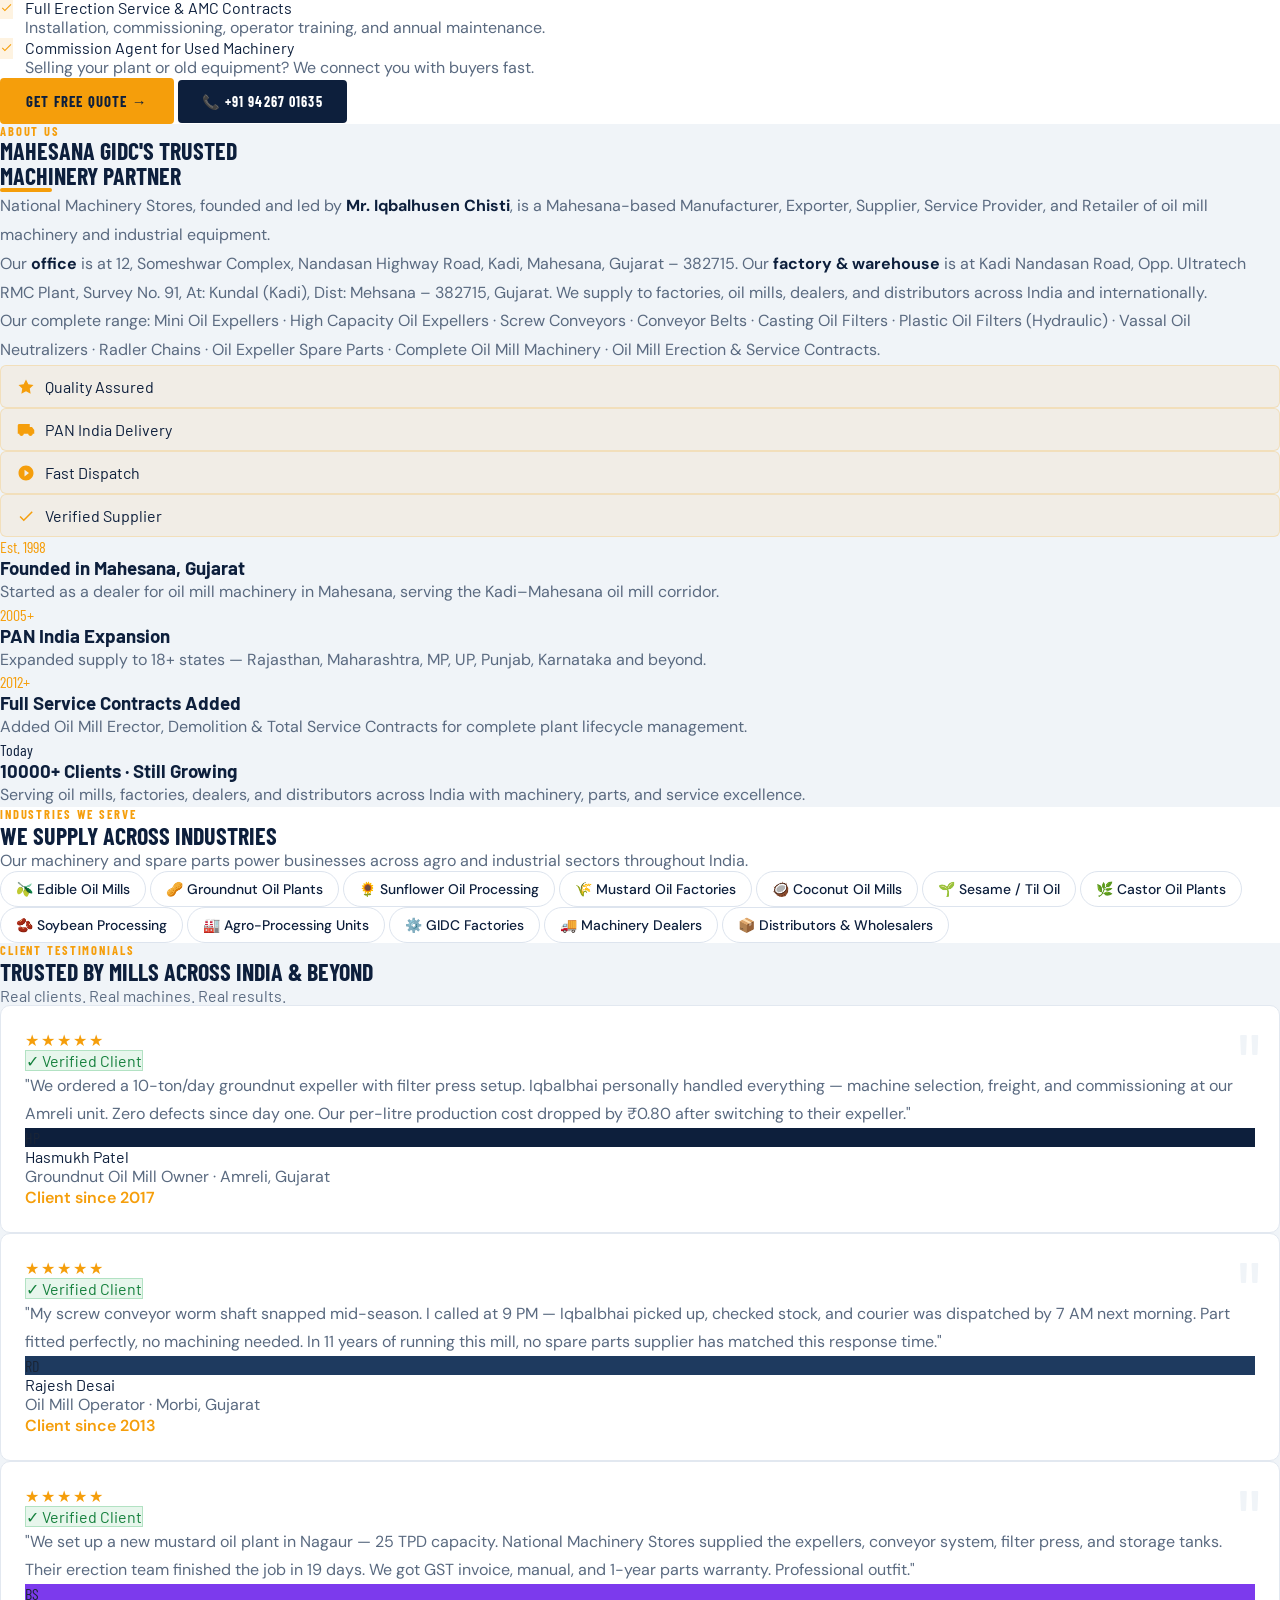
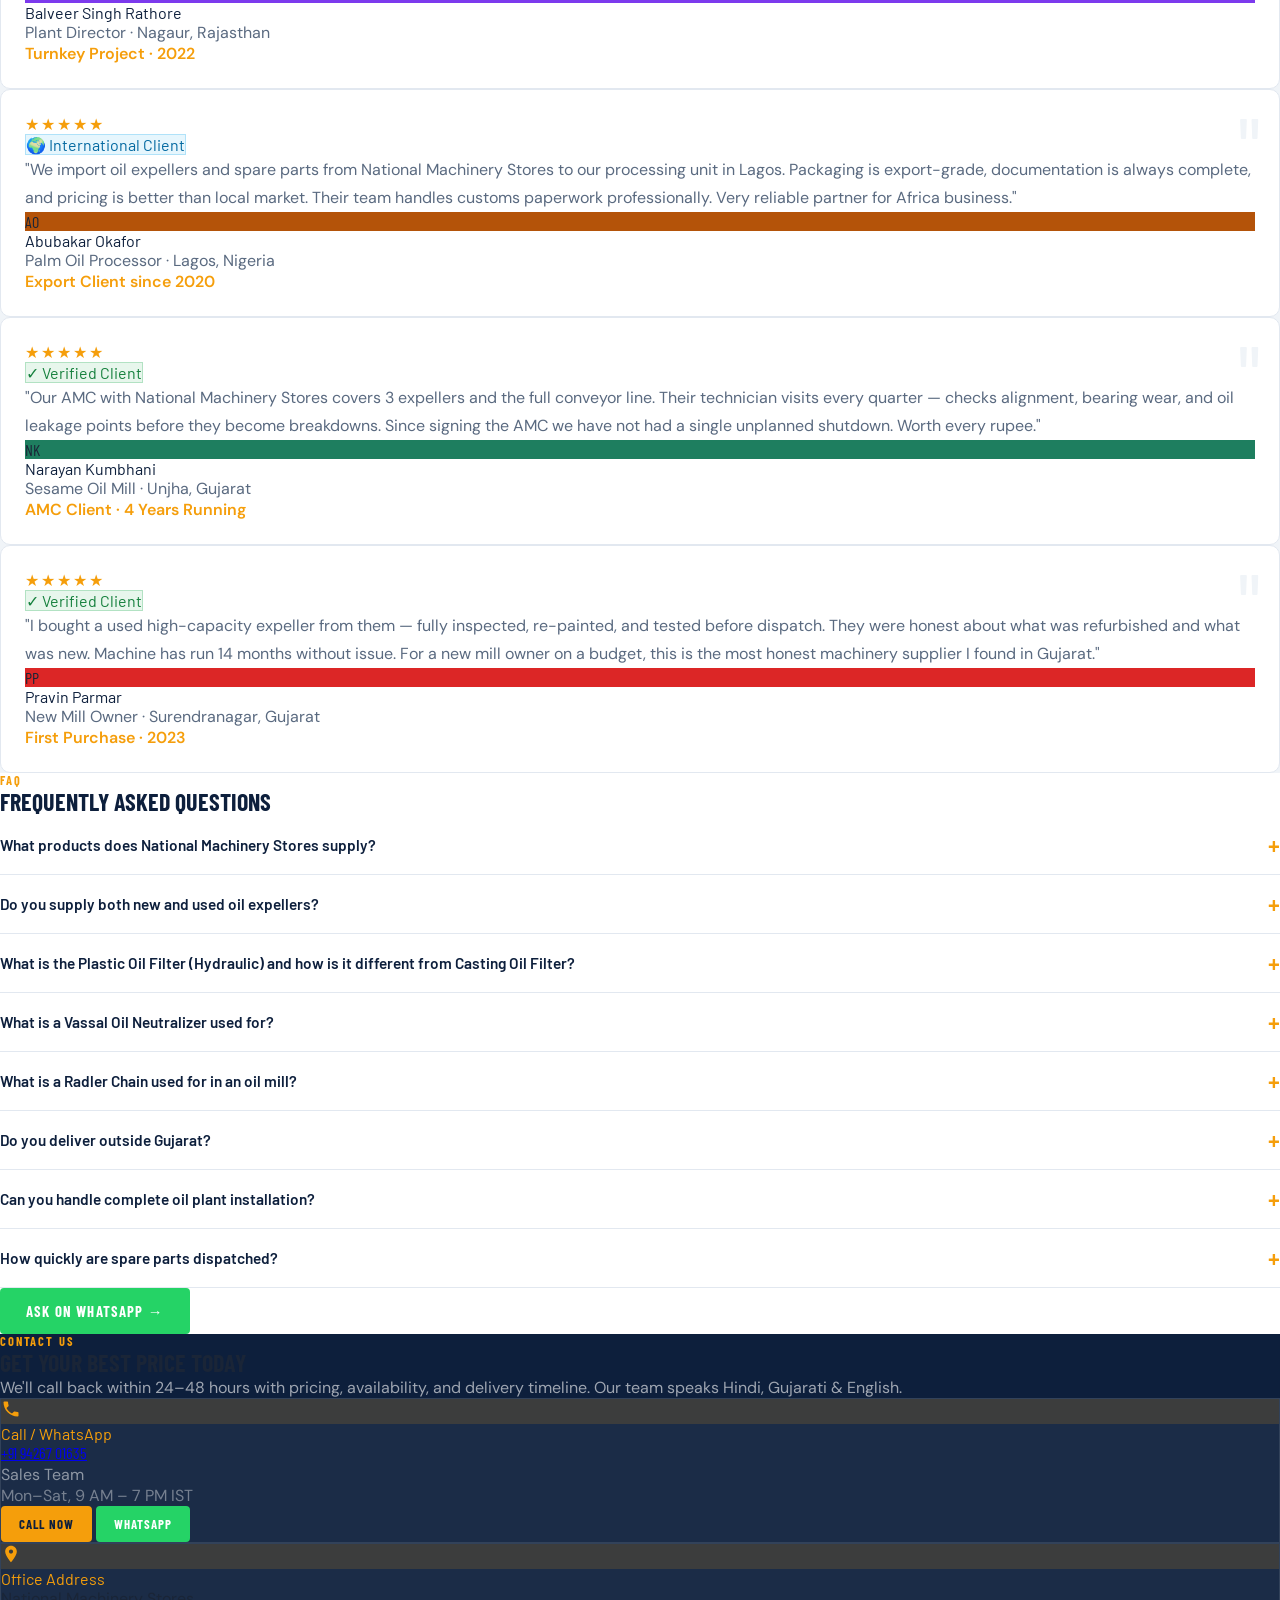
==== commit 9d3f97af: "Fix remaining old call number in hero section and meta description Co-Authored-By: Claude Sonnet 4.6" ====
--- a/index.html
+++ b/index.html
@@ -4,7 +4,7 @@
   <meta charset="UTF-8" />
   <meta name="viewport" content="width=device-width, initial-scale=1.0" />
   <title>National Machinery Stores | Oil Expeller, Oil Mill Machinery & Conveyors Supplier – Mahesana, Gujarat</title>
-  <meta name="description" content="National Machinery Stores, Mahesana – Manufacturer, Supplier & Service Provider for Mini Oil Expeller, High Capacity Oil Expeller, Screw Conveyors, Conveyor Belt, Casting Oil Filter, Plastic Oil Filter (Hydraulic), Vassal Oil Neutralizer, Radler Chain & Spare Parts. Call our Sales Team: +91 88666 88626." />
+  <meta name="description" content="National Machinery Stores, Mahesana – Manufacturer, Supplier & Service Provider for Mini Oil Expeller, High Capacity Oil Expeller, Screw Conveyors, Conveyor Belt, Casting Oil Filter, Plastic Oil Filter (Hydraulic), Vassal Oil Neutralizer, Radler Chain & Spare Parts. Call our Sales Team: +91 94267 01635." />
   <meta name="keywords" content="Mini Oil Expeller Mahesana, High Capacity Oil Expeller Gujarat, Screw Conveyor Supplier Kadi, Conveyor Belt Mehasana, Casting Oil Filter, Plastic Oil Filter Hydraulic, Vassal Oil Neutralizer, Radler Chain Oil Mill, Oil Expeller Spare Parts India, Oil Mill Machinery Gujarat, Oil Mill Erector Service" />
   <meta name="robots" content="index, follow" />
   <link rel="canonical" href="https://nationalmachinerystores.com/" />
@@ -254,7 +254,7 @@
         </a>
         <a href="tel:+919426701635" class="ba ba-ol">
           <svg width="16" height="16" viewBox="0 0 24 24" fill="currentColor"><path d="M6.6 10.8c1.4 2.8 3.8 5.1 6.6 6.6l2.2-2.2c.3-.3.7-.4 1-.2 1.1.4 2.3.6 3.6.6.6 0 1 .4 1 1V20c0 .6-.4 1-1 1-9.4 0-17-7.6-17-17 0-.6.4-1 1-1h3.5c.6 0 1 .4 1 1 0 1.3.2 2.5.6 3.6.1.3 0 .7-.2 1L6.6 10.8z"/></svg>
-          +91 88666 88626
+          +91 94267 01635
         </a>
       </div>
 
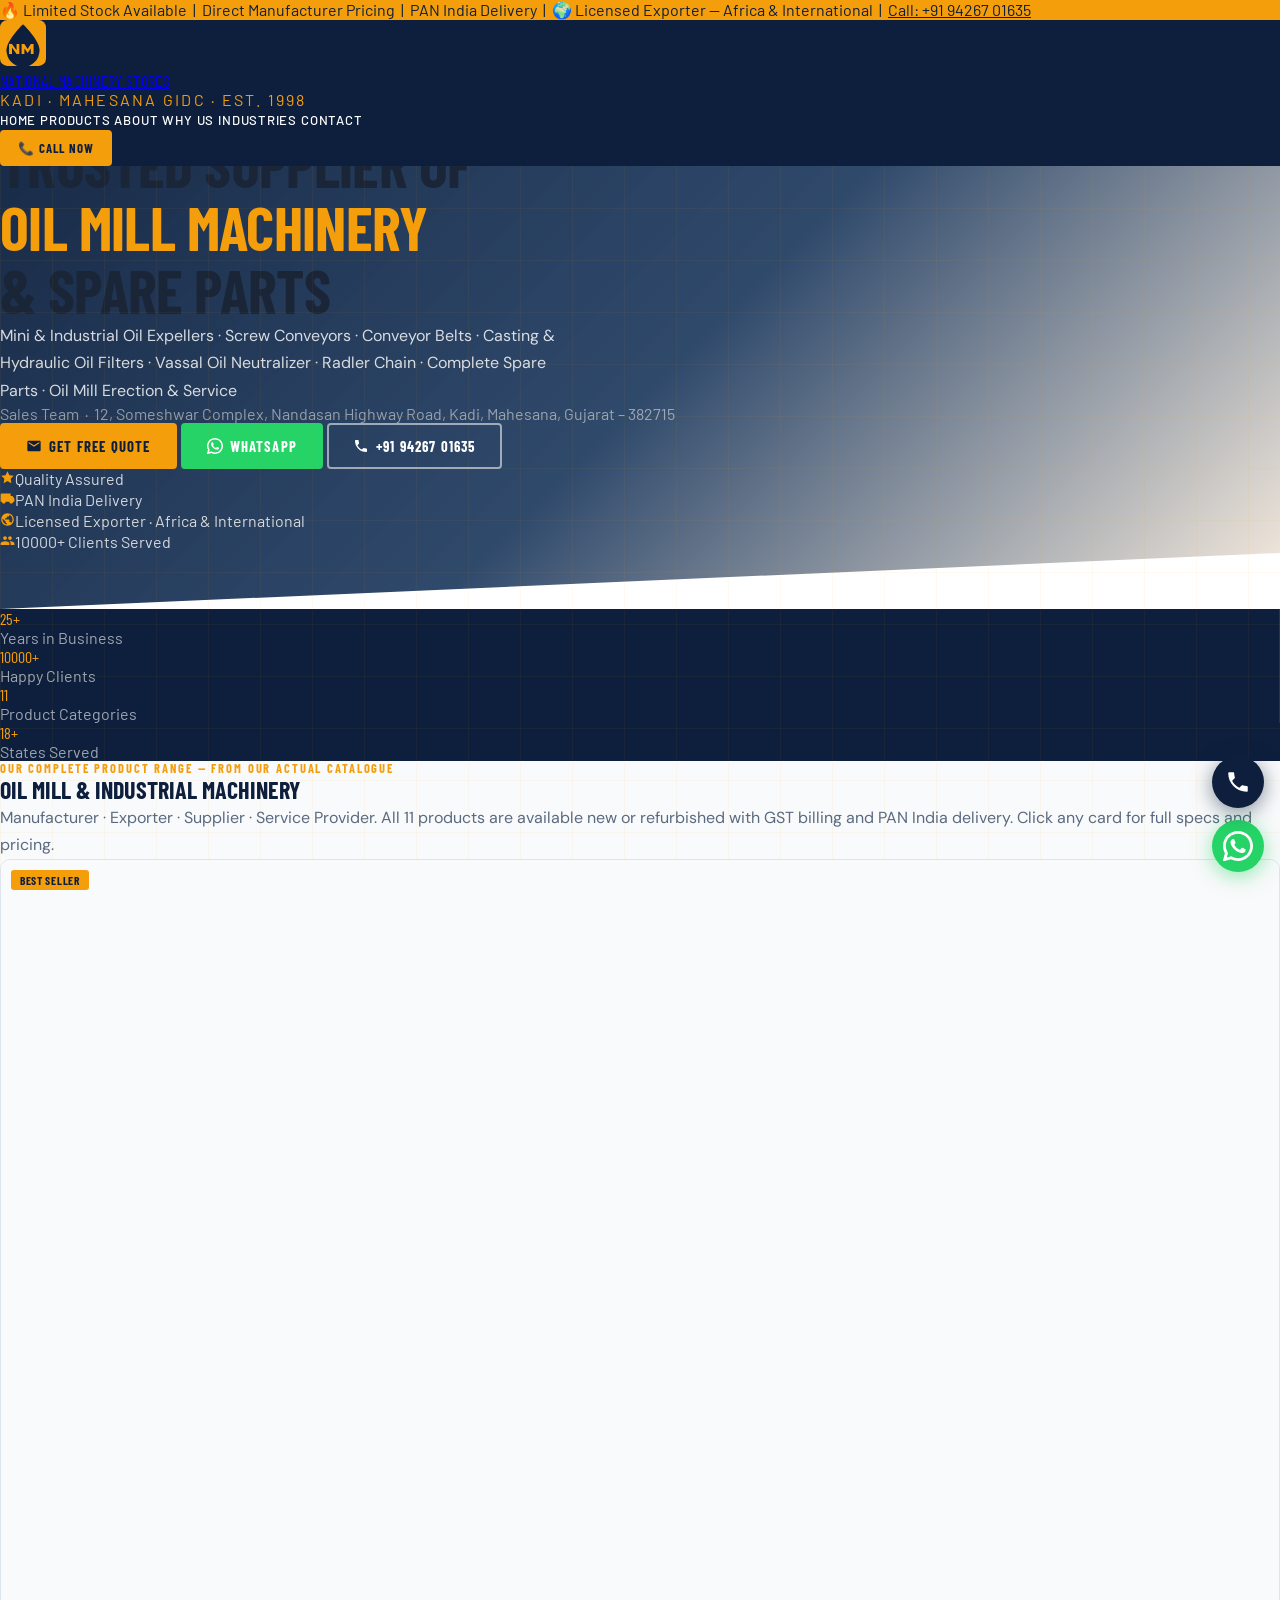
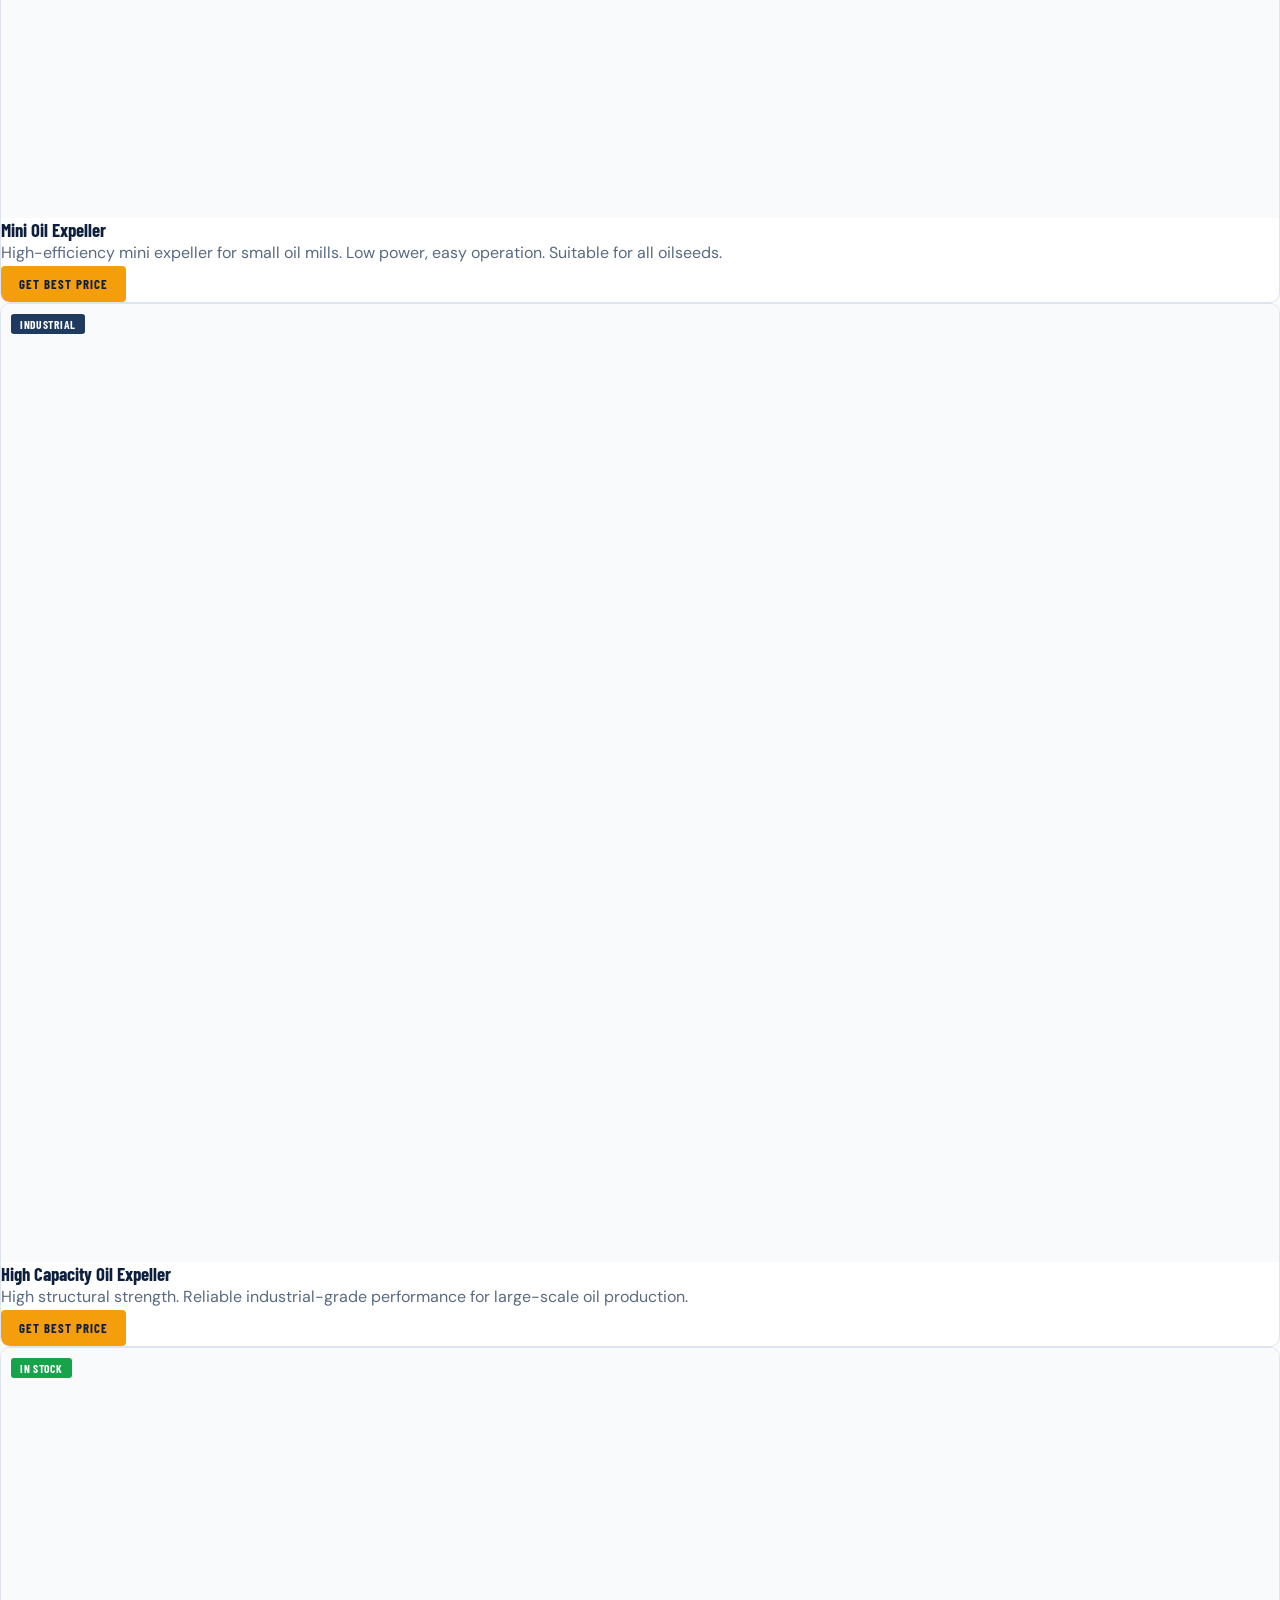
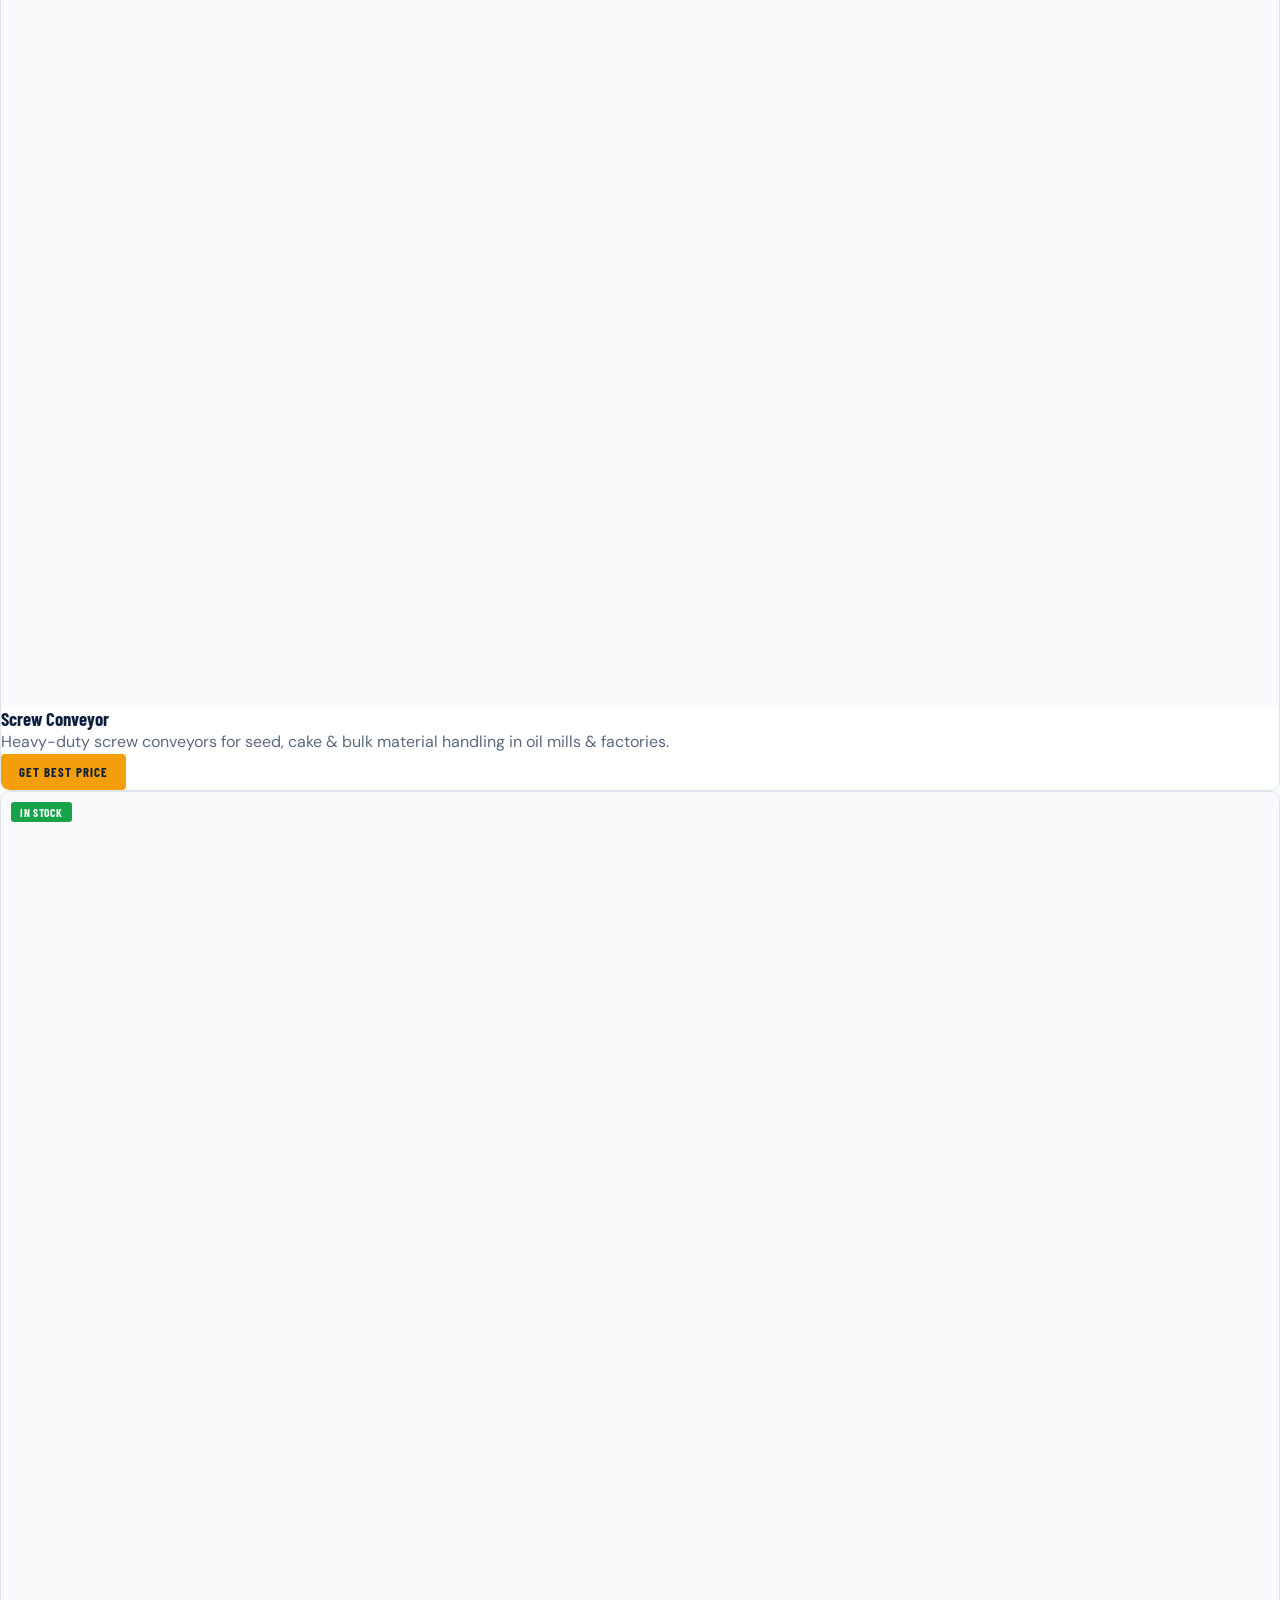
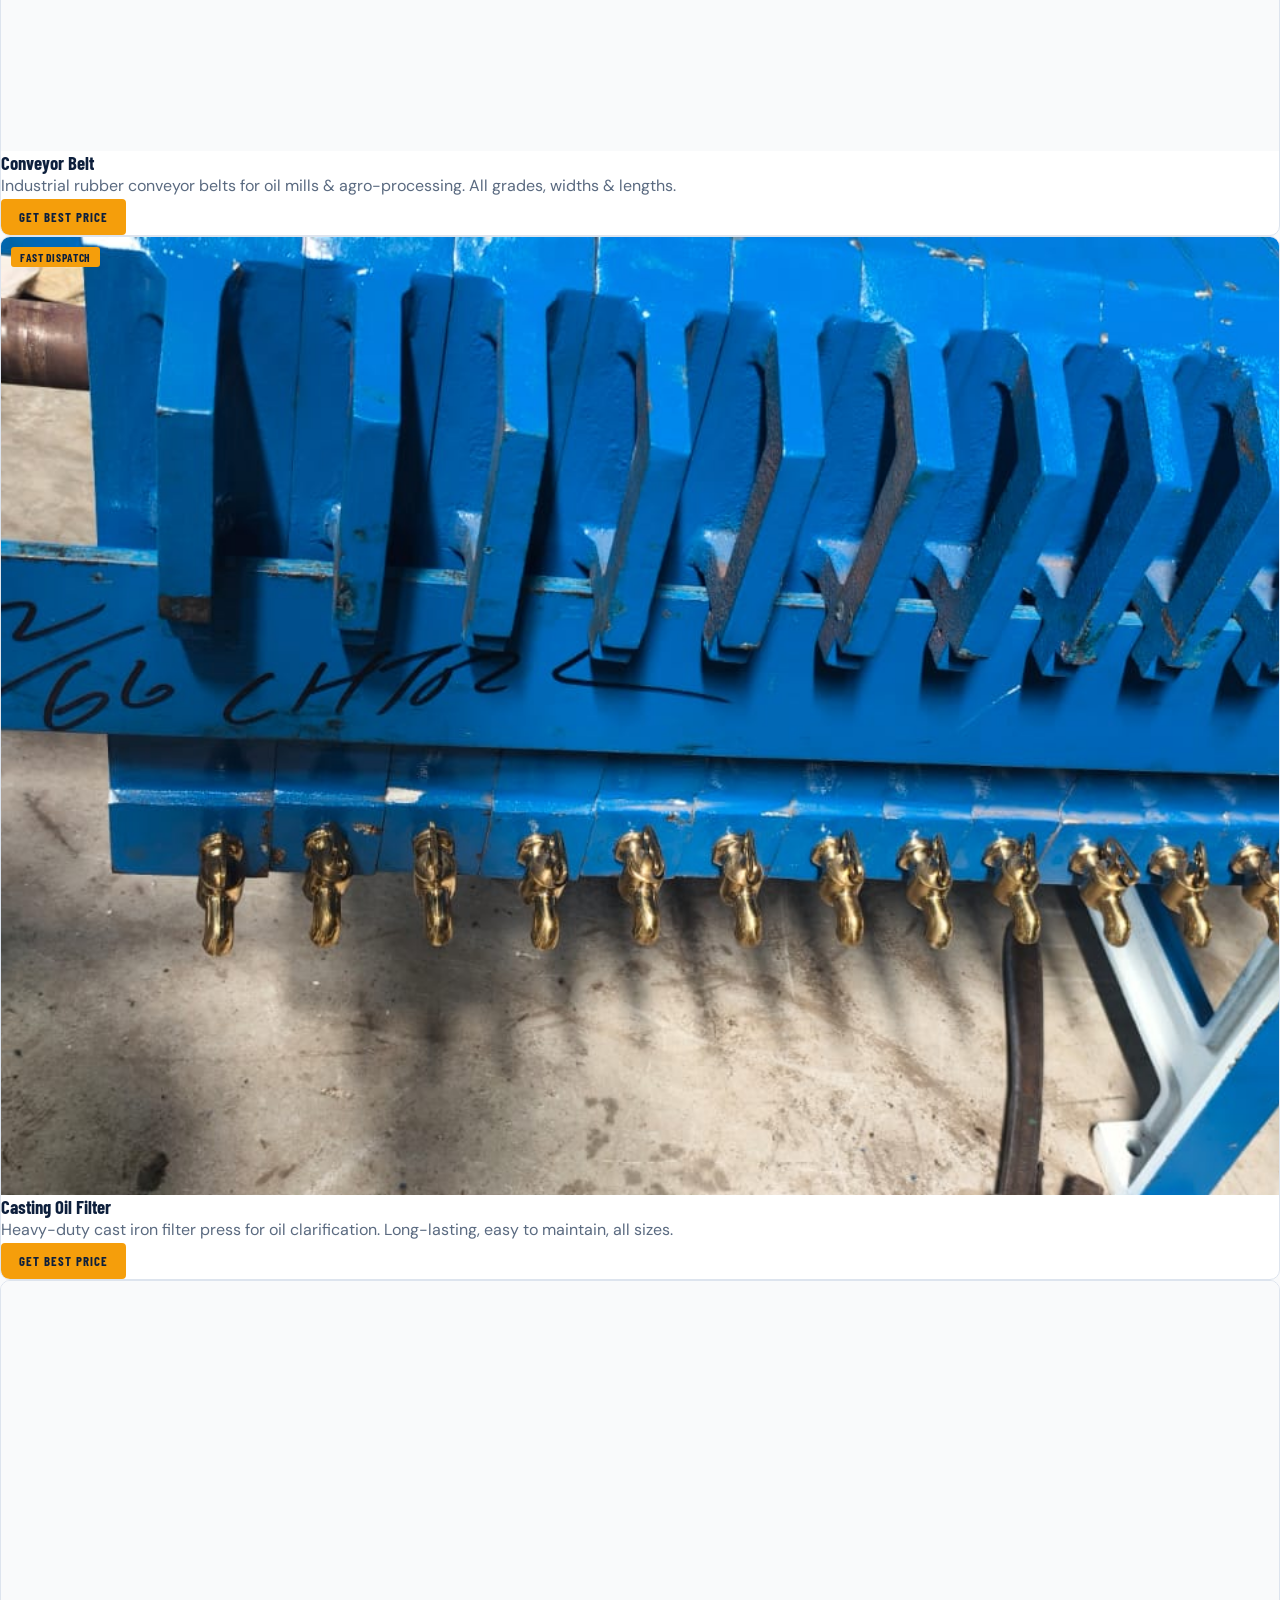
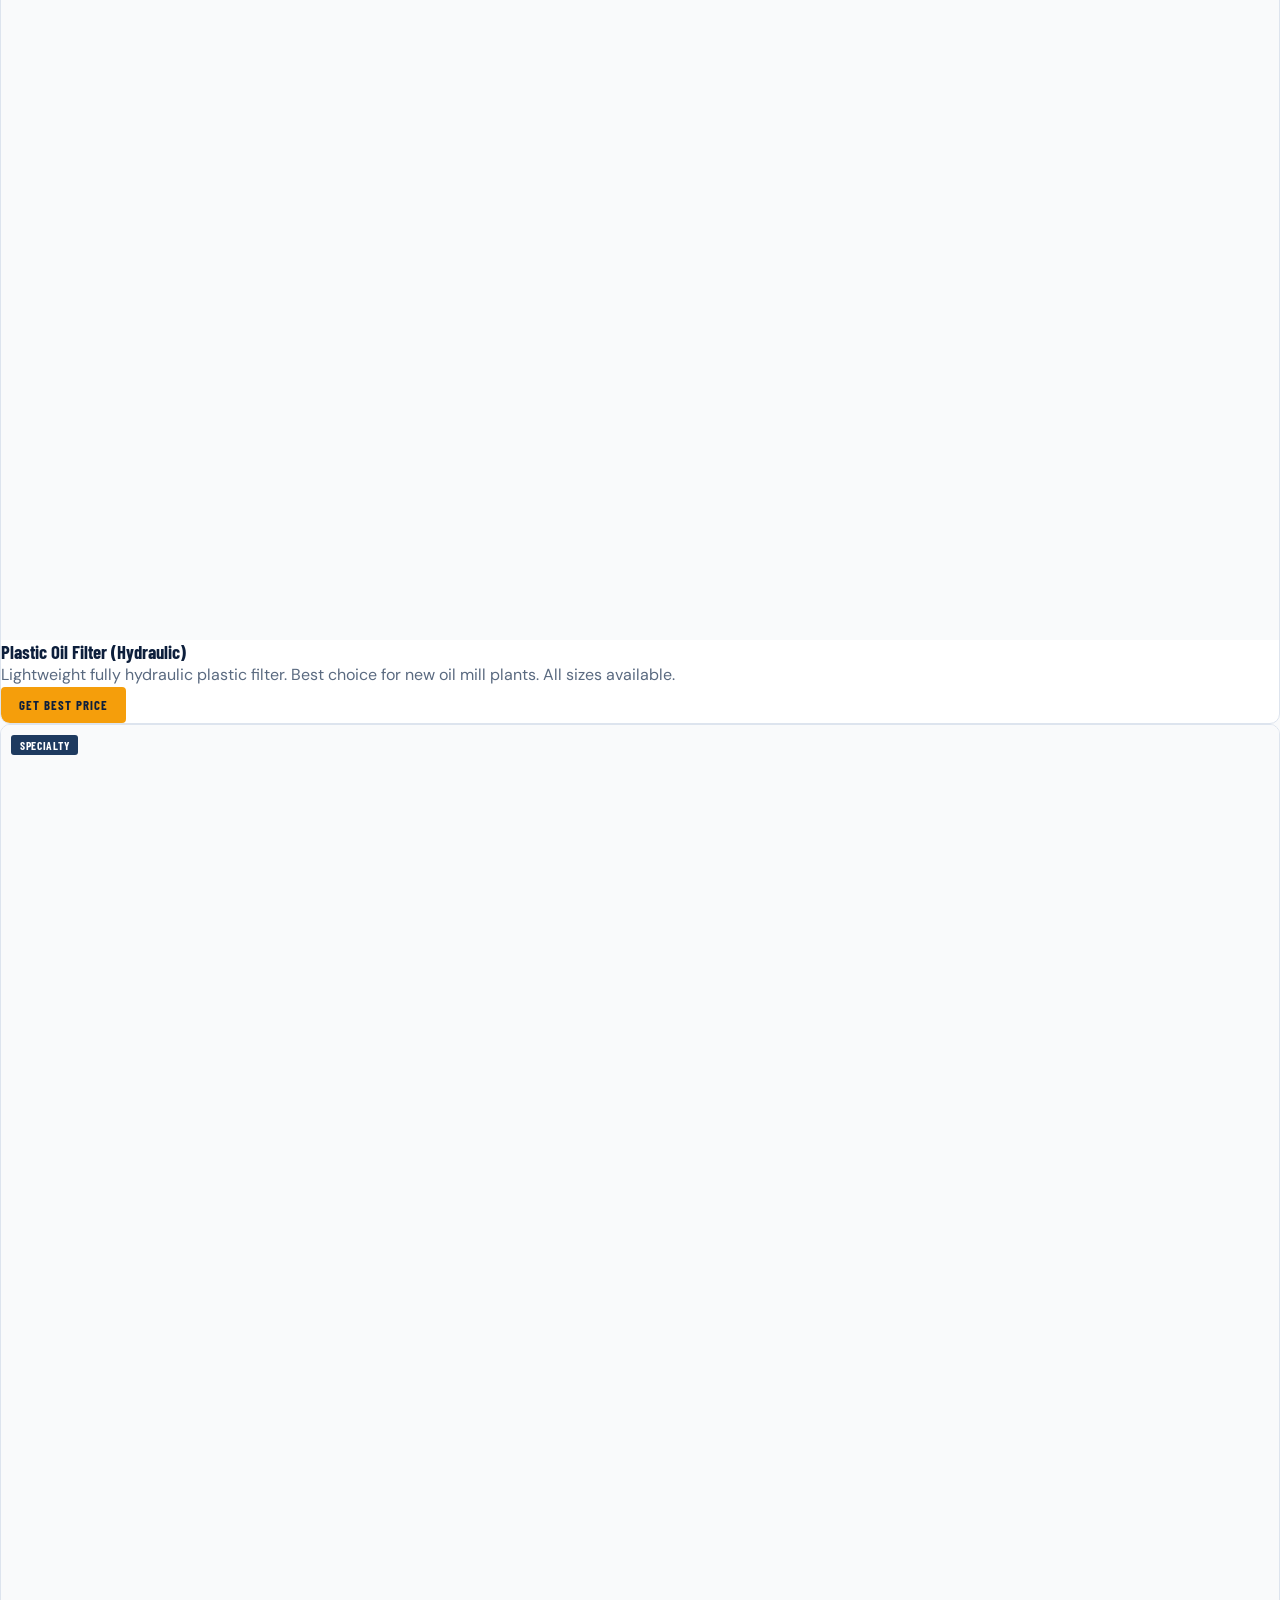
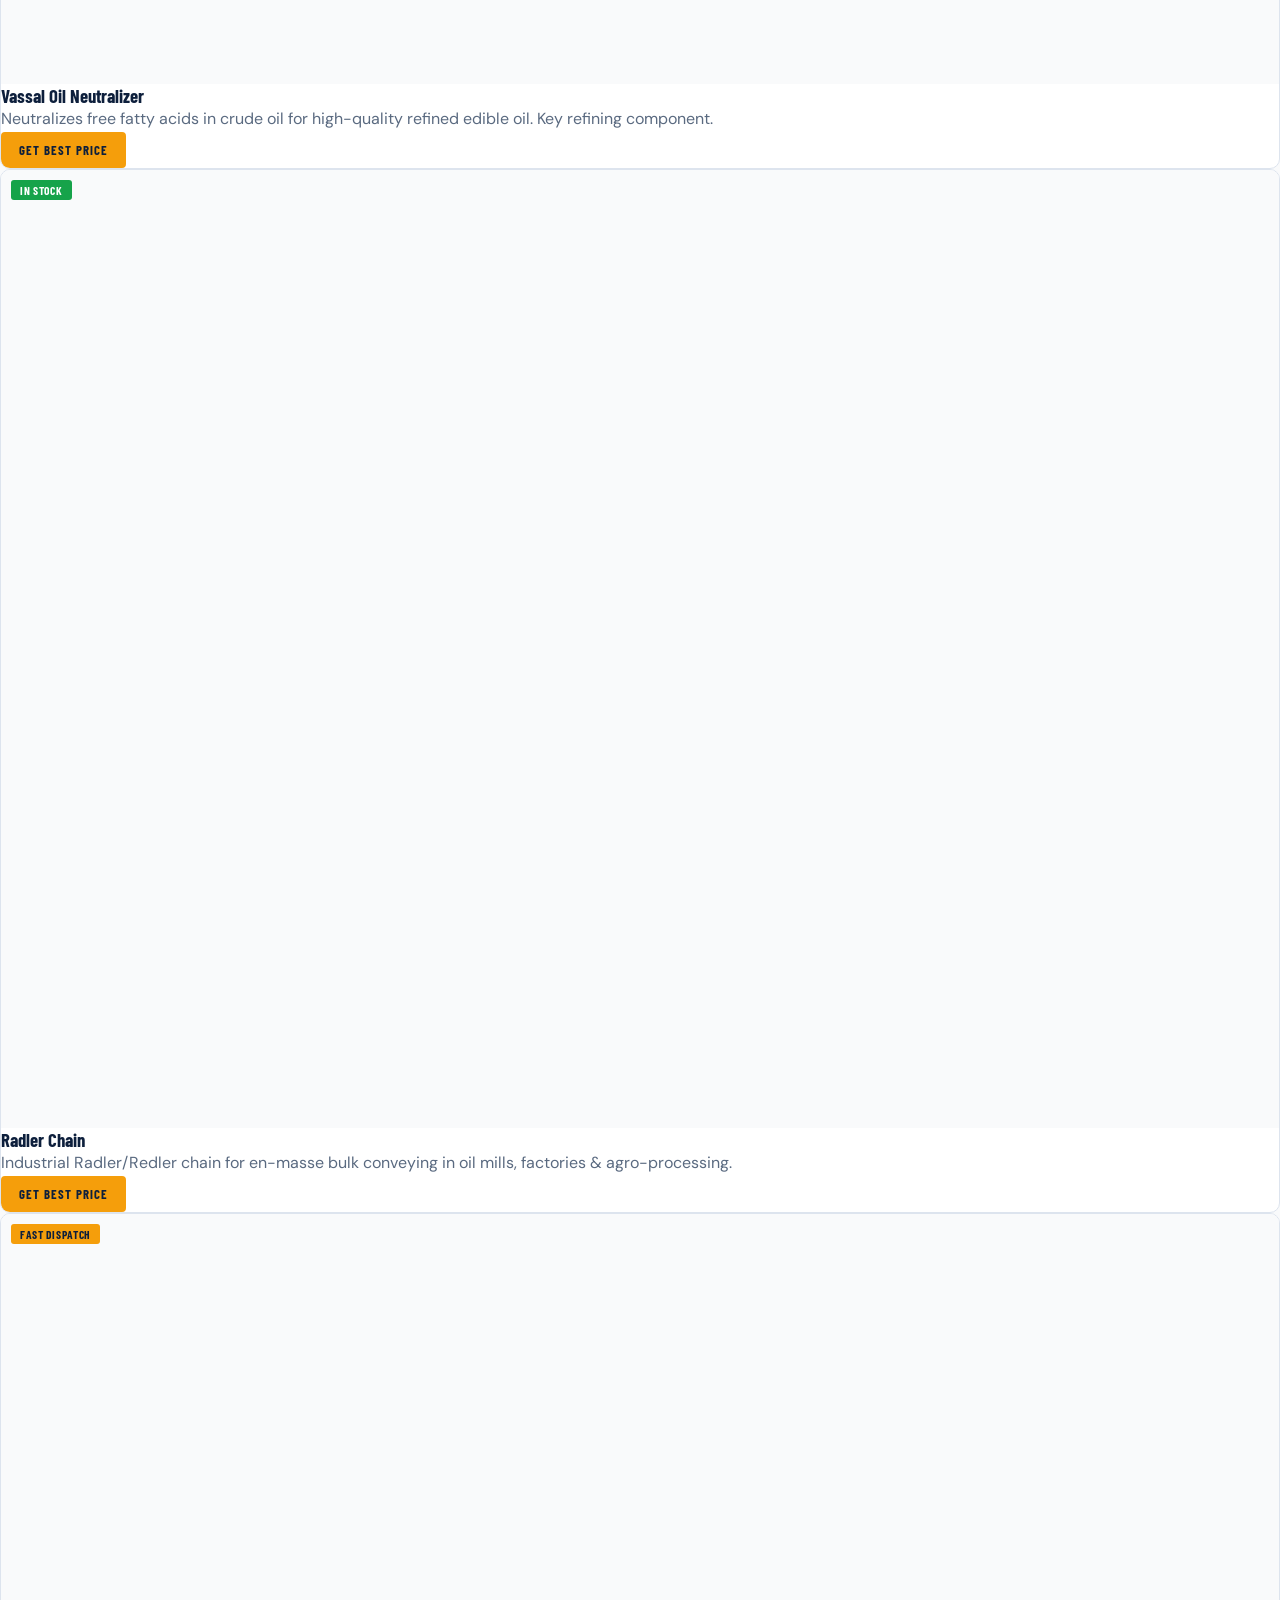
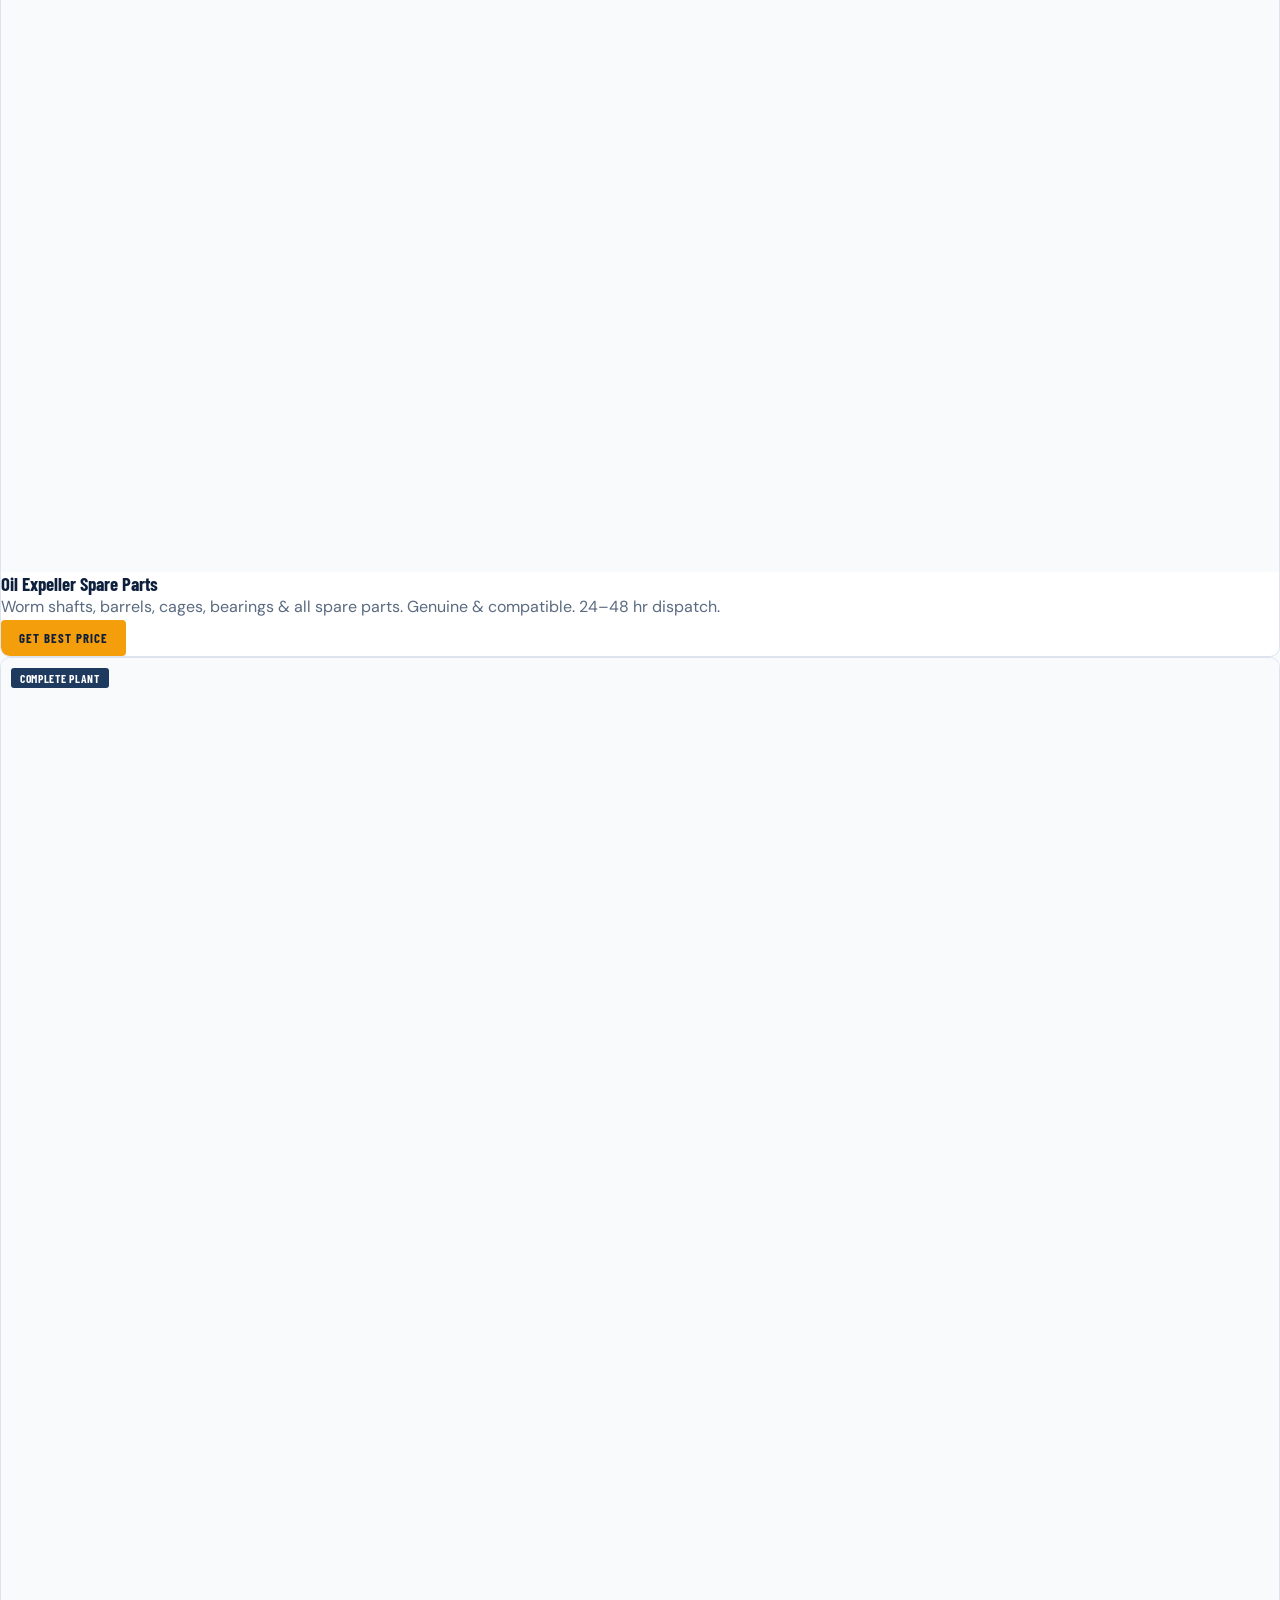
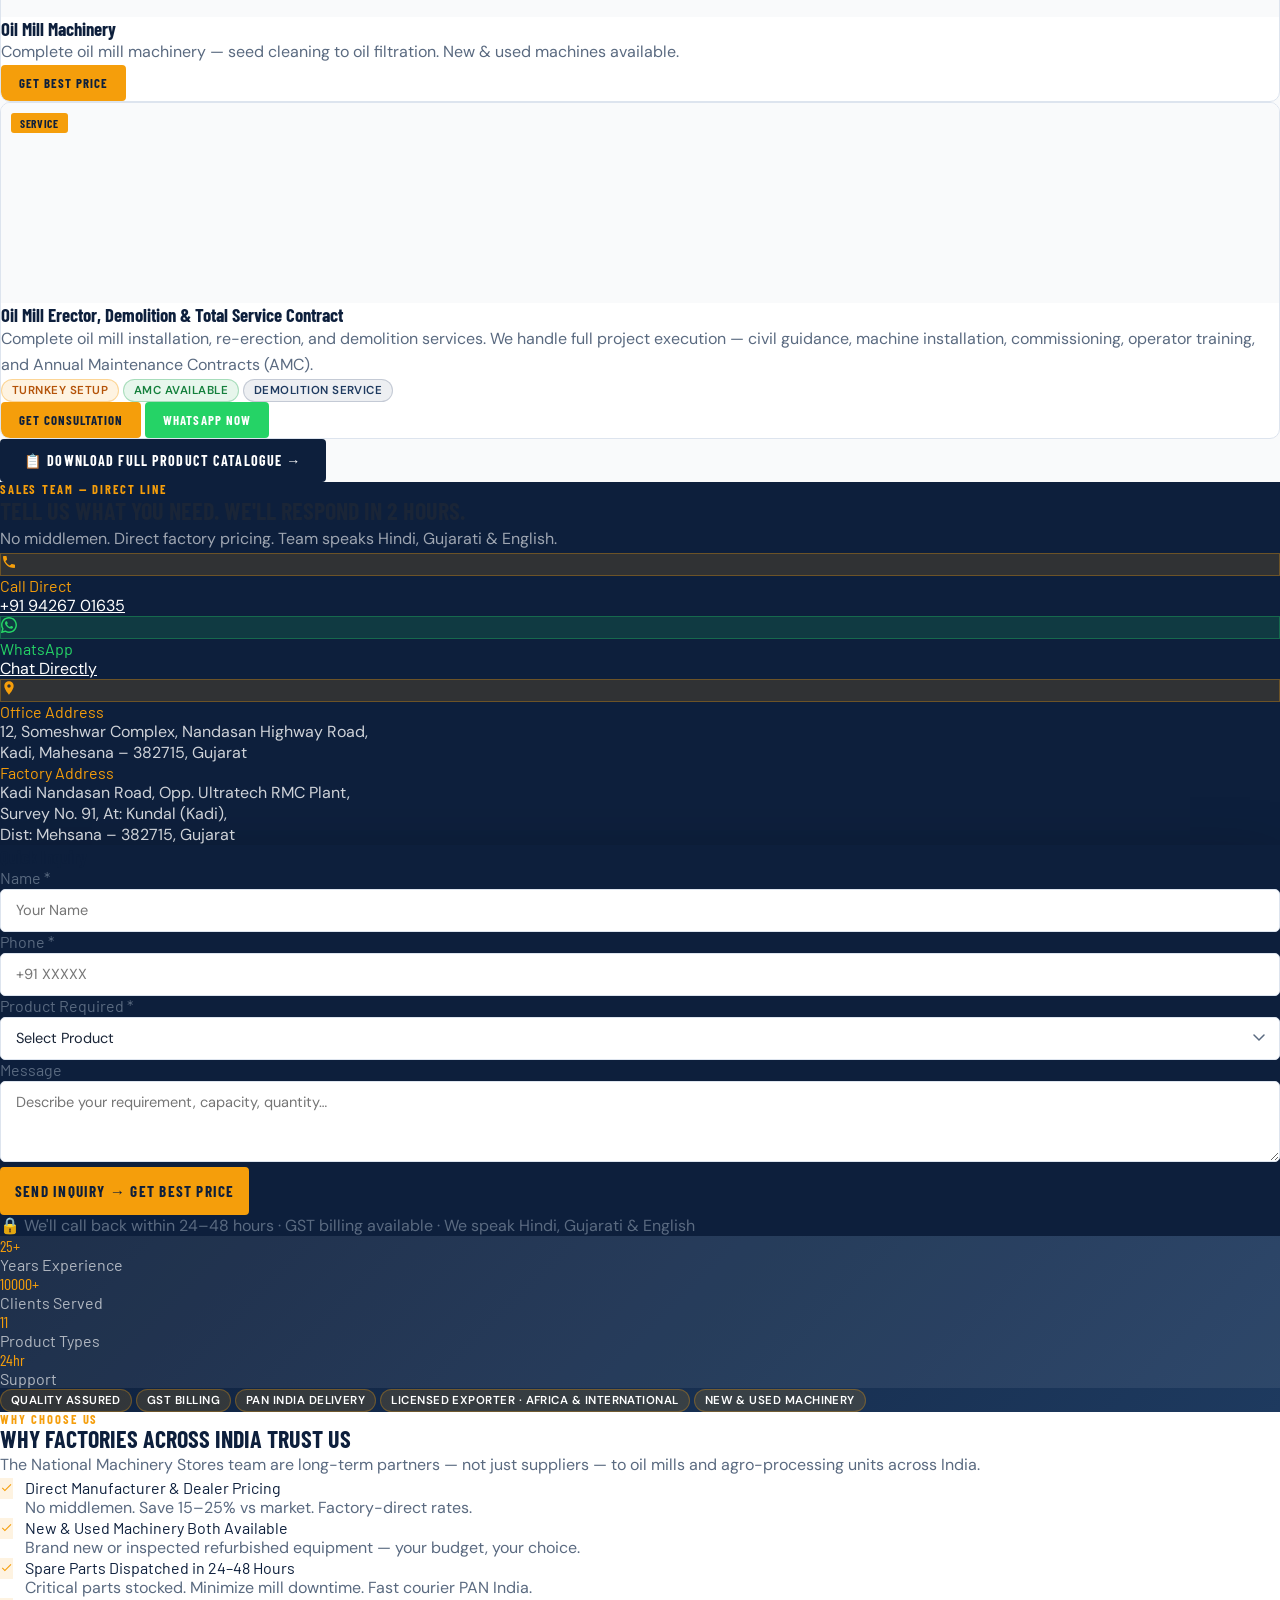
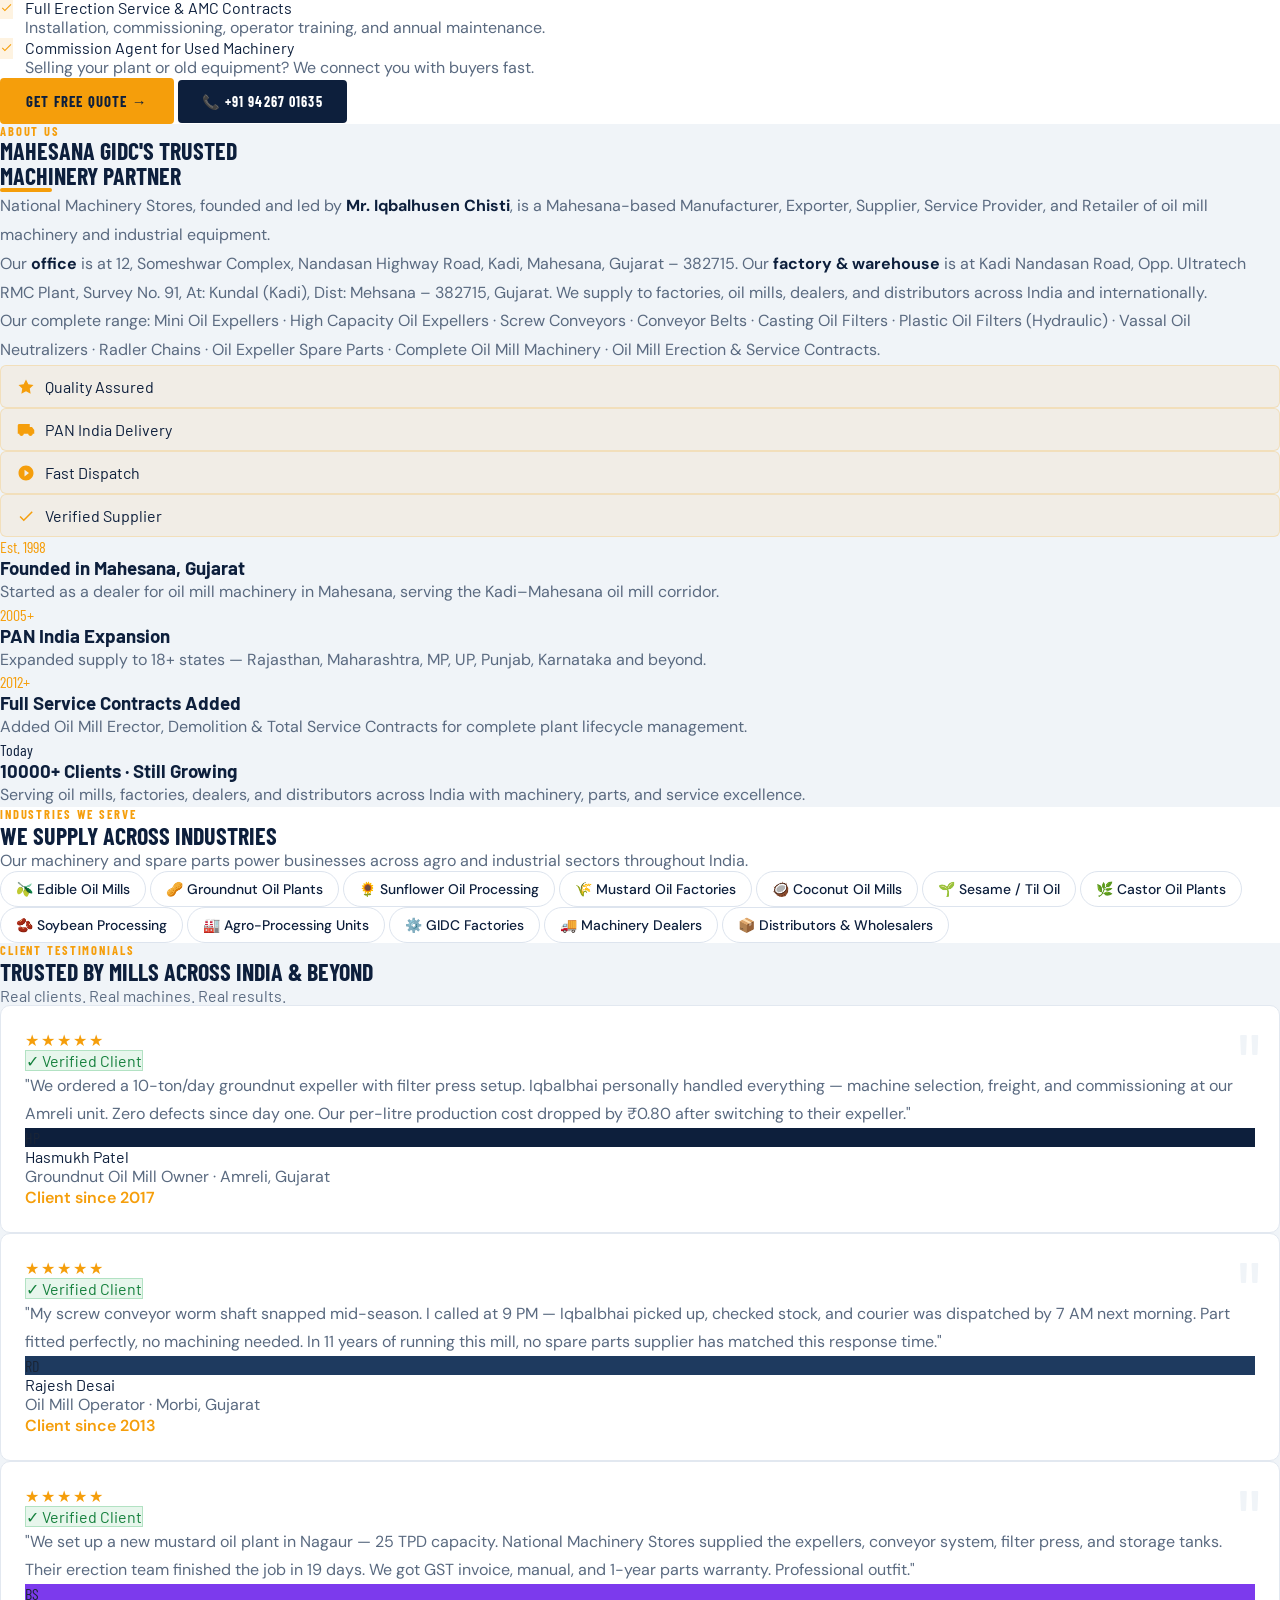
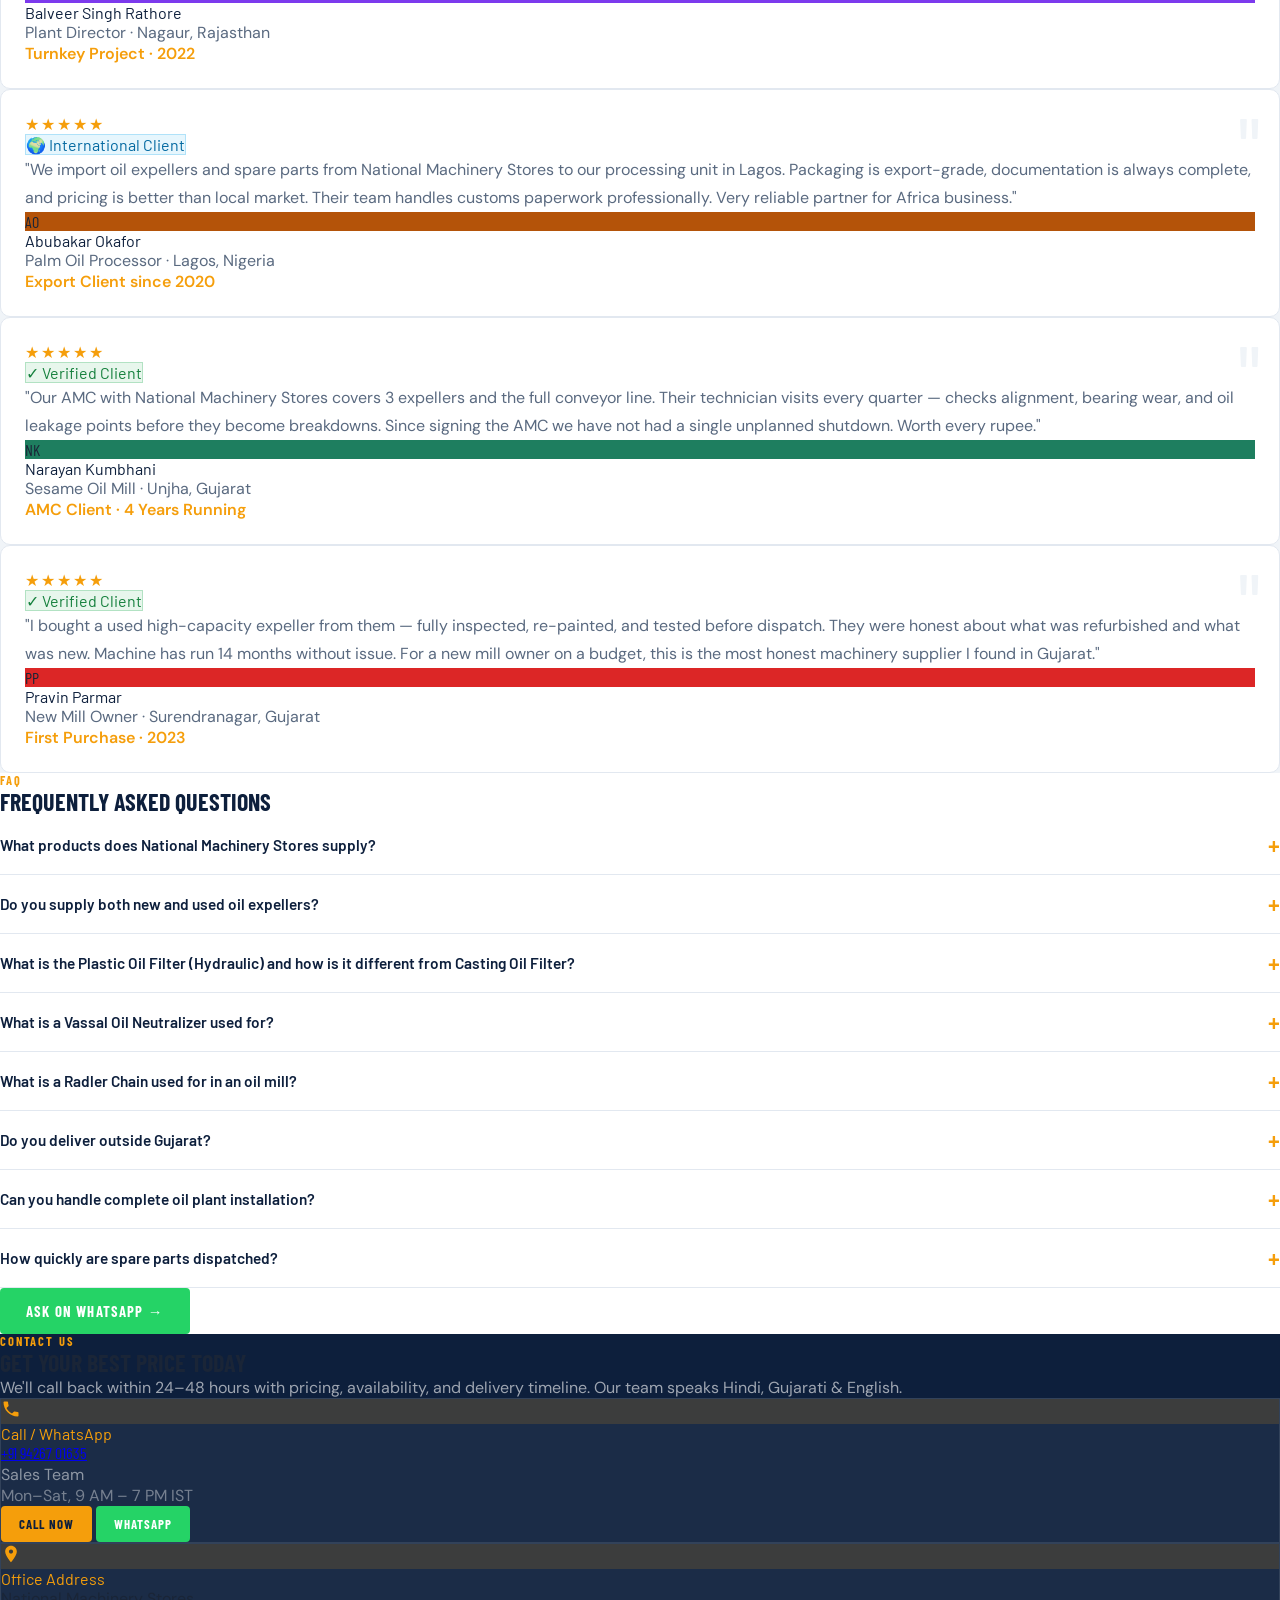
==== commit 1bc8c0ff: "Fix carousel crop and homepage card image for Casting Oil Filter - Use real photo (cof-5) on product" ====
--- a/index.html
+++ b/index.html
@@ -106,6 +106,15 @@
     .mo{position:absolute;inset:0;background:rgba(10,22,40,.82);backdrop-filter:blur(5px)}
     .mb-box{position:relative;z-index:1;background:#fff;border-radius:14px;max-width:740px;width:calc(100% - 32px);max-height:92vh;overflow-y:auto;box-shadow:0 32px 80px rgba(0,0,0,.4)}
     .mi{width:100%;height:220px;object-fit:cover}
+    .crs{position:relative;overflow:hidden;height:340px;background:#0d1f3c}
+    .crs-track{display:flex;height:100%;transition:transform .38s cubic-bezier(.4,0,.2,1)}
+    .crs-slide{min-width:100%;height:100%;object-fit:contain;flex-shrink:0}
+    .crs-btn{position:absolute;top:50%;transform:translateY(-50%);background:rgba(0,0,0,.45);border:none;color:#fff;width:38px;height:38px;border-radius:50%;cursor:pointer;font-size:1.4rem;line-height:1;z-index:5;display:flex;align-items:center;justify-content:center;transition:background .2s}
+    .crs-btn:hover{background:rgba(0,0,0,.72)}
+    .crs-prev{left:10px}.crs-next{right:10px}
+    .crs-dots{position:absolute;bottom:10px;left:50%;transform:translateX(-50%);display:flex;gap:7px;z-index:5}
+    .crs-dot{width:9px;height:9px;border-radius:50%;background:rgba(255,255,255,.38);cursor:pointer;border:none;padding:0;transition:background .2s}
+    .crs-dot.active{background:var(--amber)}
     .mc{padding:28px 30px 30px}
     .mclose{position:absolute;top:12px;right:12px;width:34px;height:34px;border-radius:50%;background:rgba(0,0,0,.55);border:none;cursor:pointer;color:#fff;font-size:1.1rem;display:flex;align-items:center;justify-content:center;z-index:2;transition:background .2s}
     .mclose:hover{background:rgba(0,0,0,.75)}
@@ -368,7 +377,7 @@
       <!-- 5 – Casting Oil Filter -->
       <div class="pc rv" onclick="openModal('cof')">
         <div class="piw">
-          <img src="https://img3.exportersindia.com/product_images/bc-full/2023/9/4655927/casting-oil-filter-1502530826-3217832.jpg"
+          <img src="images/cof-5.jpg"
                alt="Casting Oil Filter Press Mahesana Gujarat" loading="lazy"
                onerror="this.style.display='none';this.nextSibling.style.display='flex'"/>
           <div class="ifb" style="display:none">Casting<br/>Oil Filter</div>
@@ -1198,8 +1207,9 @@
     title:'Casting Oil Filter',
     badge:'Fast Dispatch',
     badgeClass:'pb-am',
-    img:'https://img3.exportersindia.com/product_images/bc-full/2023/9/4655927/casting-oil-filter-1502530826-3217832.jpg',
-    imgAlt:'Casting Oil Filter Press Mahesana Gujarat',
+    img:'images/cof-1.jpg',
+    imgAlt:'Casting Oil Filter Press — National Machinery Stores Kadi',
+    gallery:['images/cof-1.jpg','images/cof-2.jpg','images/cof-3.jpg','images/cof-4.jpg','images/cof-5.jpg'],
     desc:'Traditional heavy-duty cast iron filter press for edible oil clarification. Removes suspended impurities, waxes, and fine particles from crude pressed oil. Long-lasting construction designed for continuous high-volume oil processing.',
     features:[
       'Heavy-duty cast iron frame and plates for maximum durability',
@@ -1371,12 +1381,30 @@
   }
 };
 
+let _cIdx=0,_cLen=0,_cTimer=null;
+function crsInit(len){_cIdx=0;_cLen=len;if(_cTimer)clearInterval(_cTimer);_cTimer=setInterval(()=>crsMove(1),4500);}
+function crsMove(d){_cIdx=(_cIdx+d+_cLen)%_cLen;crsUpdate();}
+function crsGo(i){_cIdx=i;crsUpdate();}
+function crsUpdate(){
+  const t=document.getElementById('crs-track');
+  if(t)t.style.transform='translateX(-'+(_cIdx*100)+'%)';
+  document.querySelectorAll('.crs-dot').forEach((d,i)=>d.classList.toggle('active',i===_cIdx));
+}
+
 function openModal(key){
   const p=PRODUCTS[key];
   if(!p)return;
   const mc=document.getElementById('mc');
+  const imgBlock=p.gallery
+    ?`<div class="crs" id="crs">
+        <div class="crs-track" id="crs-track">${p.gallery.map(s=>`<img src="${s}" class="crs-slide" alt="${p.imgAlt}" loading="lazy">`).join('')}</div>
+        <button class="crs-btn crs-prev" onclick="crsMove(-1)">&#8249;</button>
+        <button class="crs-btn crs-next" onclick="crsMove(1)">&#8250;</button>
+        <div class="crs-dots">${p.gallery.map((_,i)=>`<button class="crs-dot${i===0?' active':''}" onclick="crsGo(${i})"></button>`).join('')}</div>
+      </div>`
+    :`<img src="${p.img}" alt="${p.imgAlt}" class="mi" onerror="this.style.display='none'"/>`;
   mc.innerHTML=`
-    <img src="${p.img}" alt="${p.imgAlt}" class="mi" onerror="this.style.display='none'"/>
+    ${imgBlock}
     <div class="mc">
       <div class="flex items-start justify-between gap-3 mb-4">
         <div>
@@ -1410,11 +1438,13 @@
   `;
   document.getElementById('pm').classList.add('open');
   document.body.style.overflow='hidden';
+  if(p.gallery)crsInit(p.gallery.length);
 }
 
 function closeModal(){
   document.getElementById('pm').classList.remove('open');
   document.body.style.overflow='';
+  if(_cTimer){clearInterval(_cTimer);_cTimer=null;}
 }
 
 document.addEventListener('keydown',e=>{if(e.key==='Escape')closeModal()});
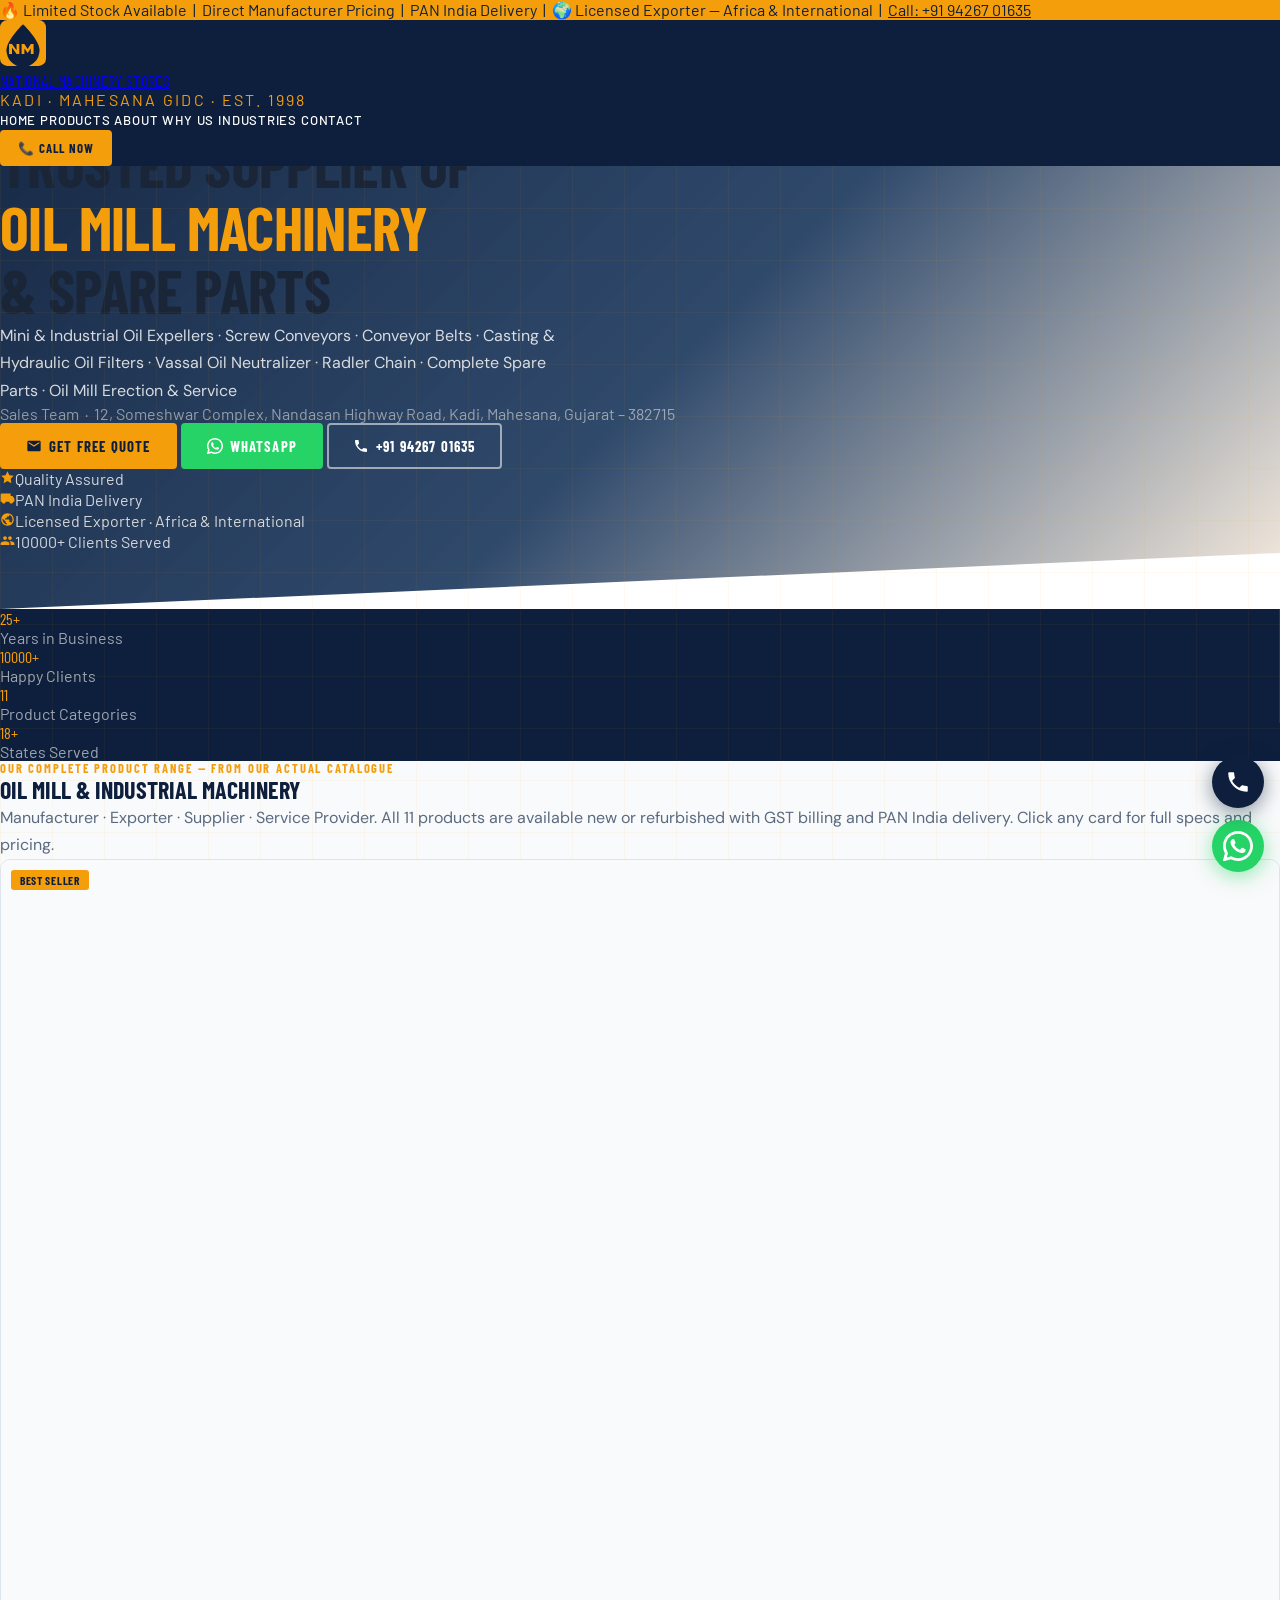
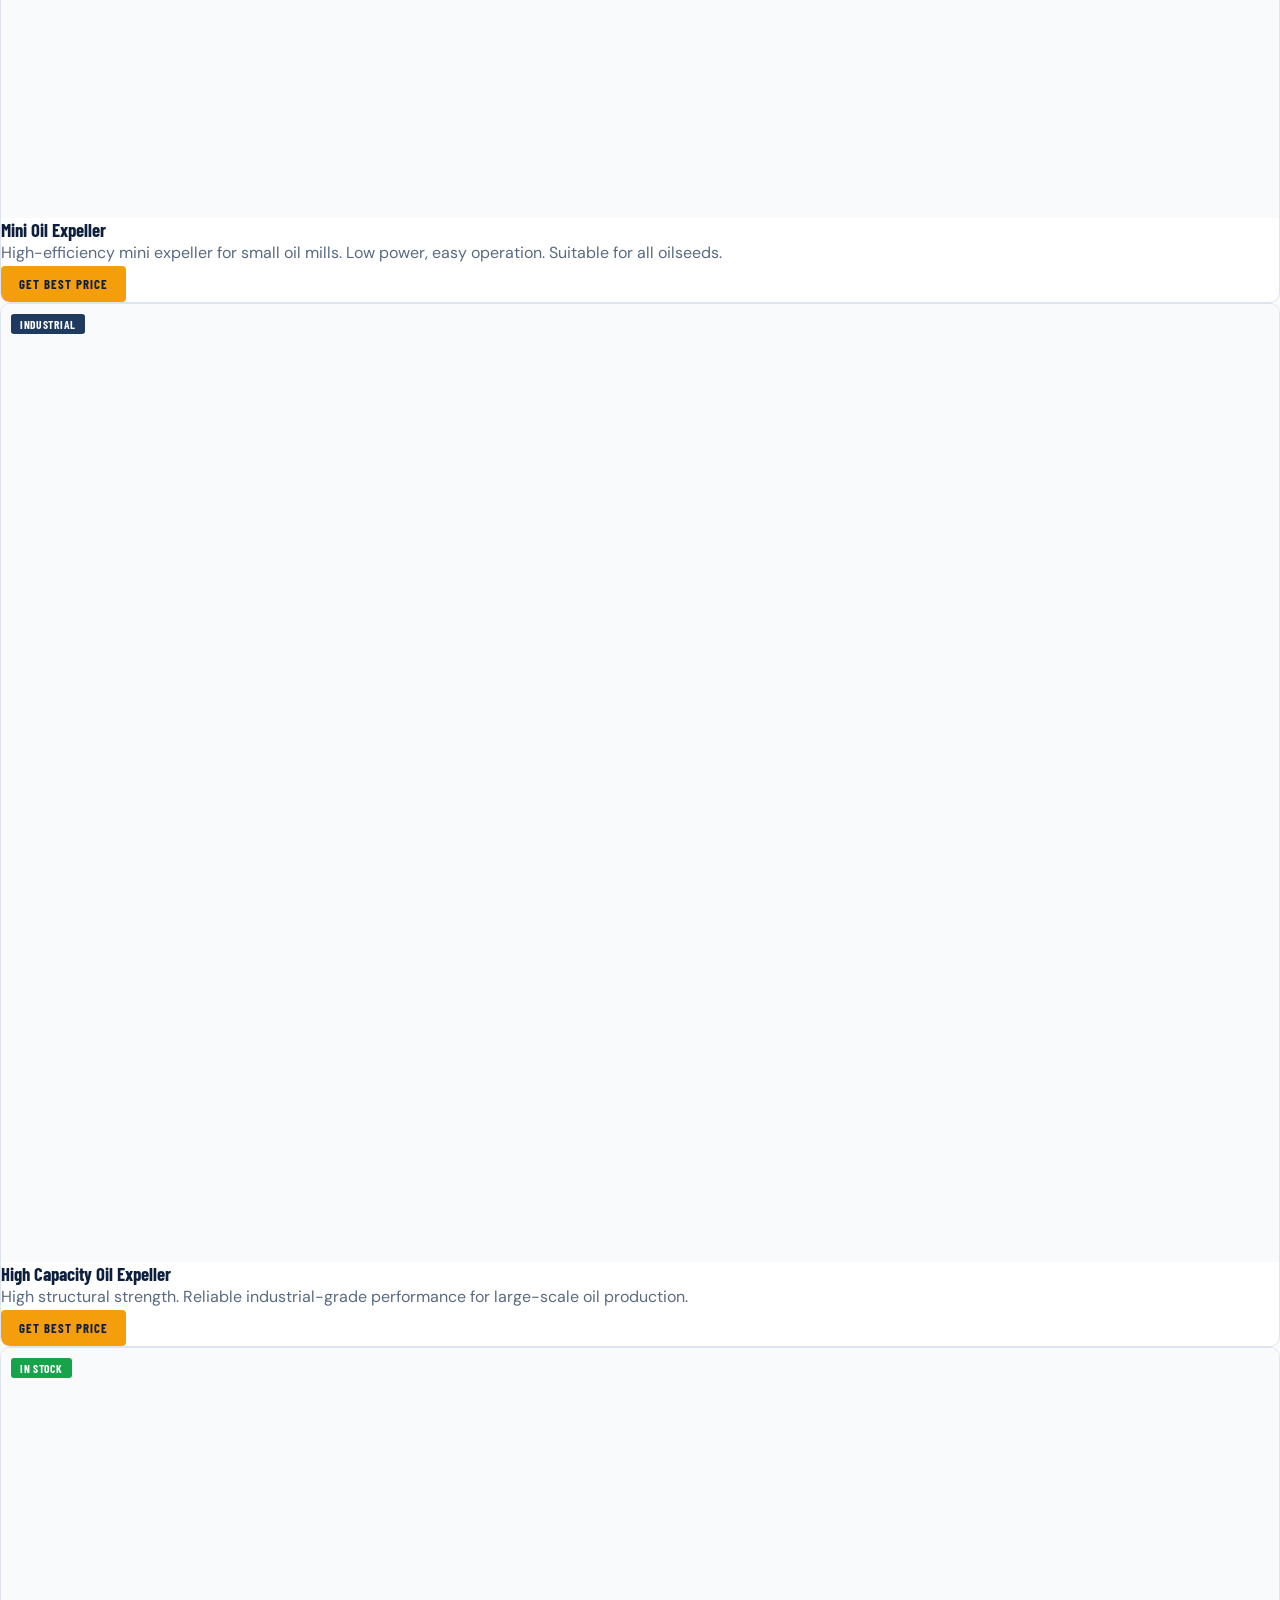
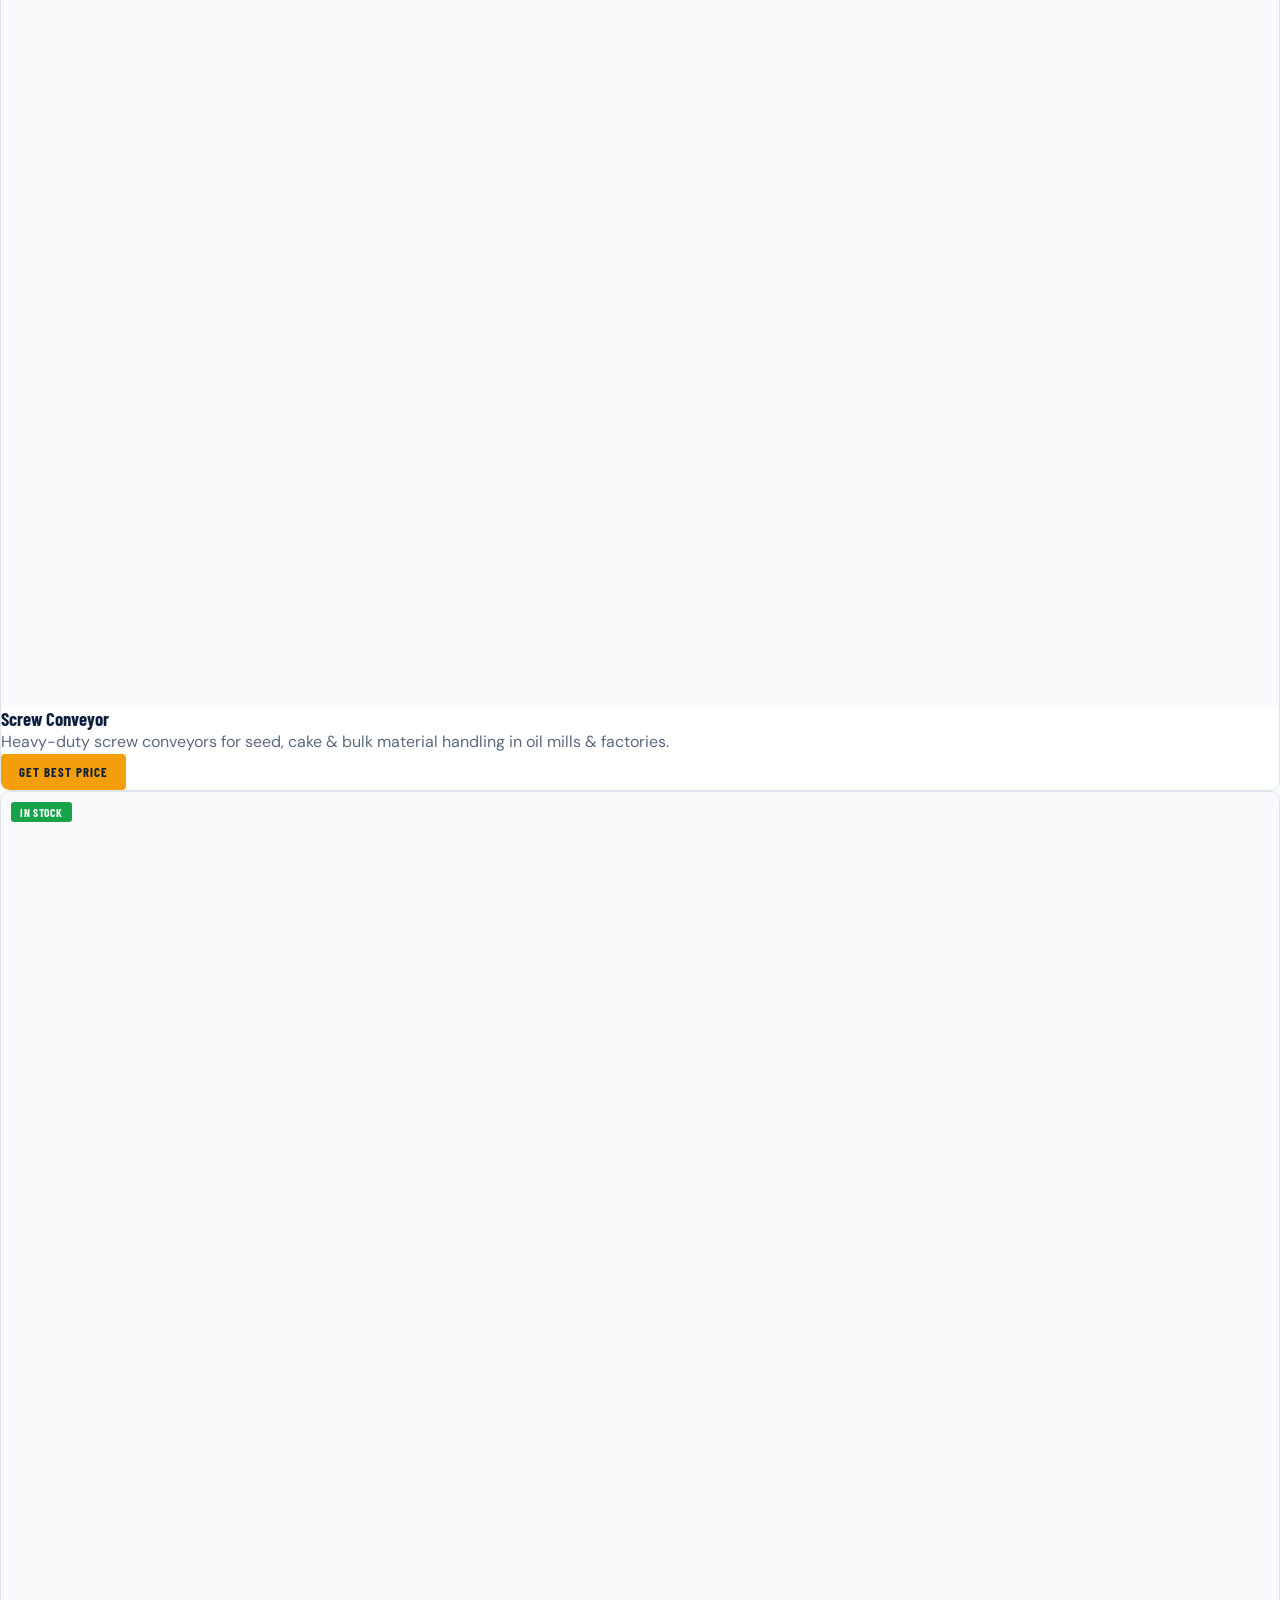
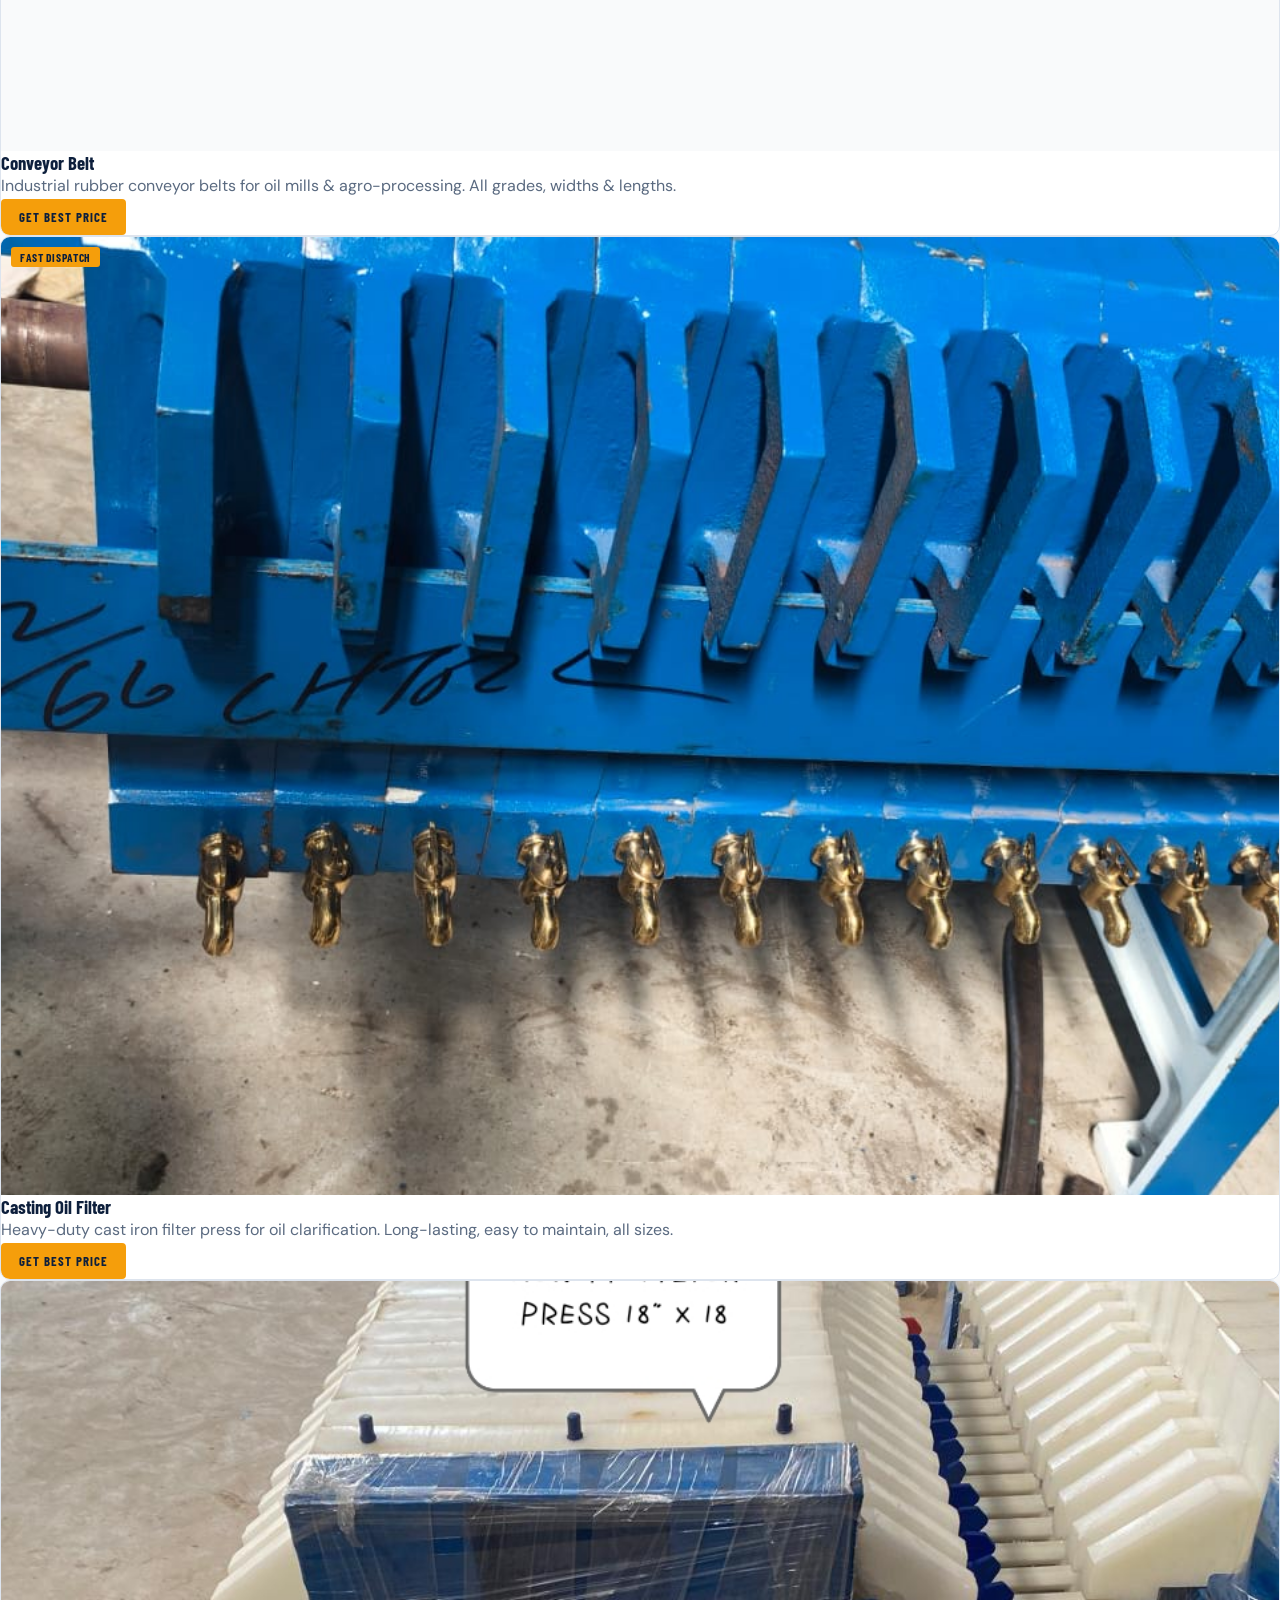
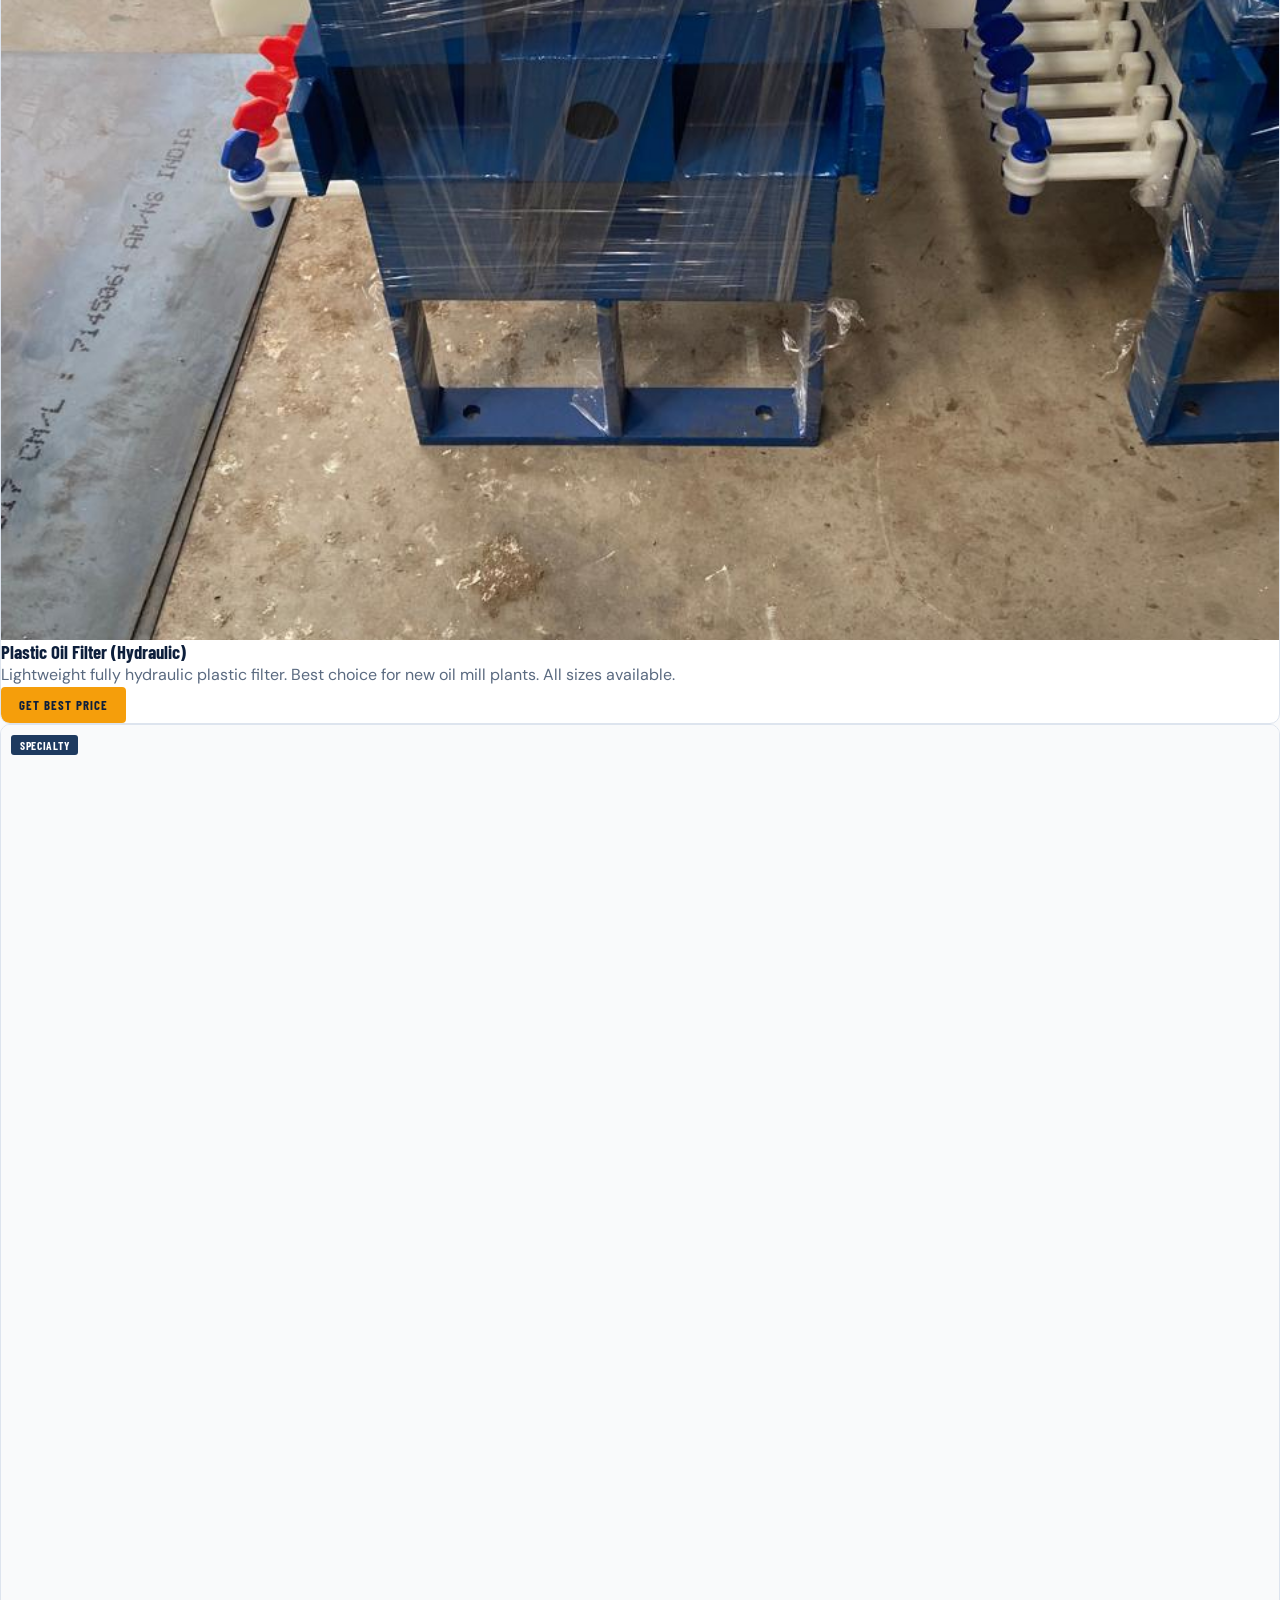
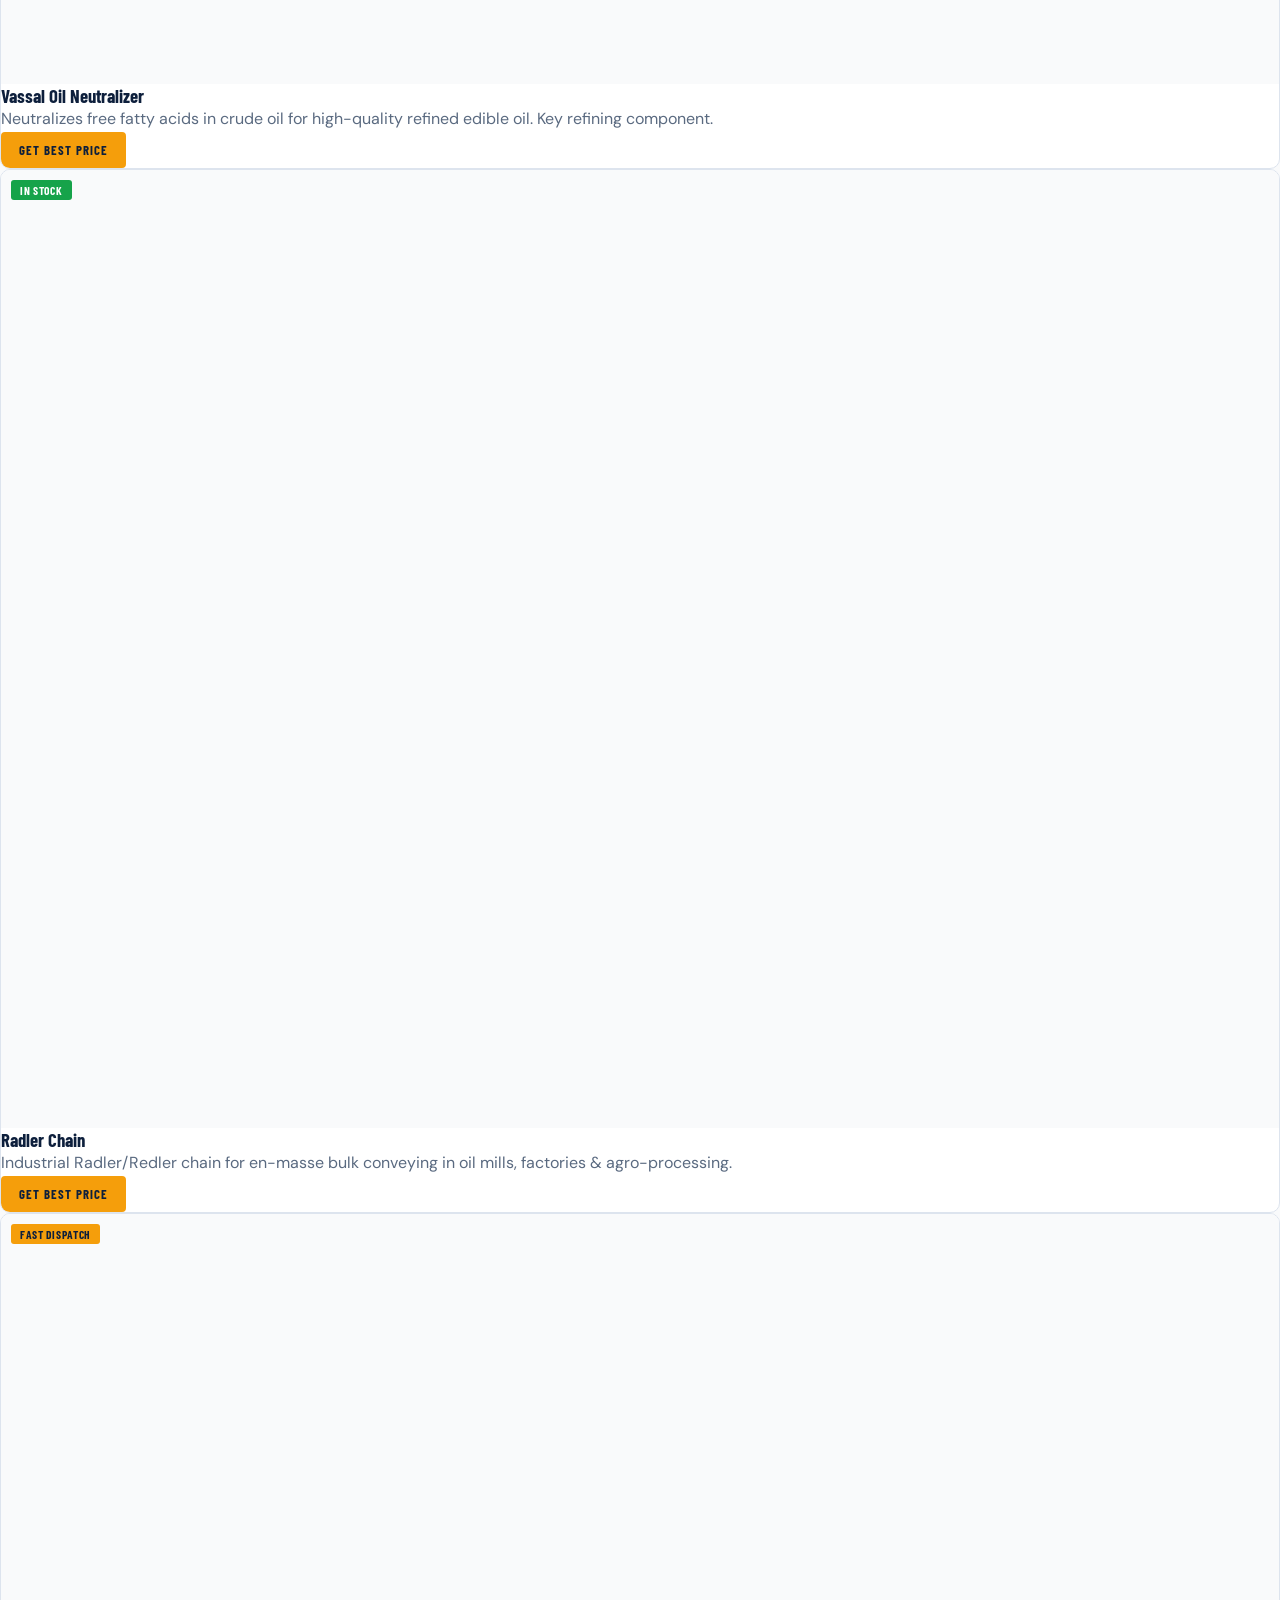
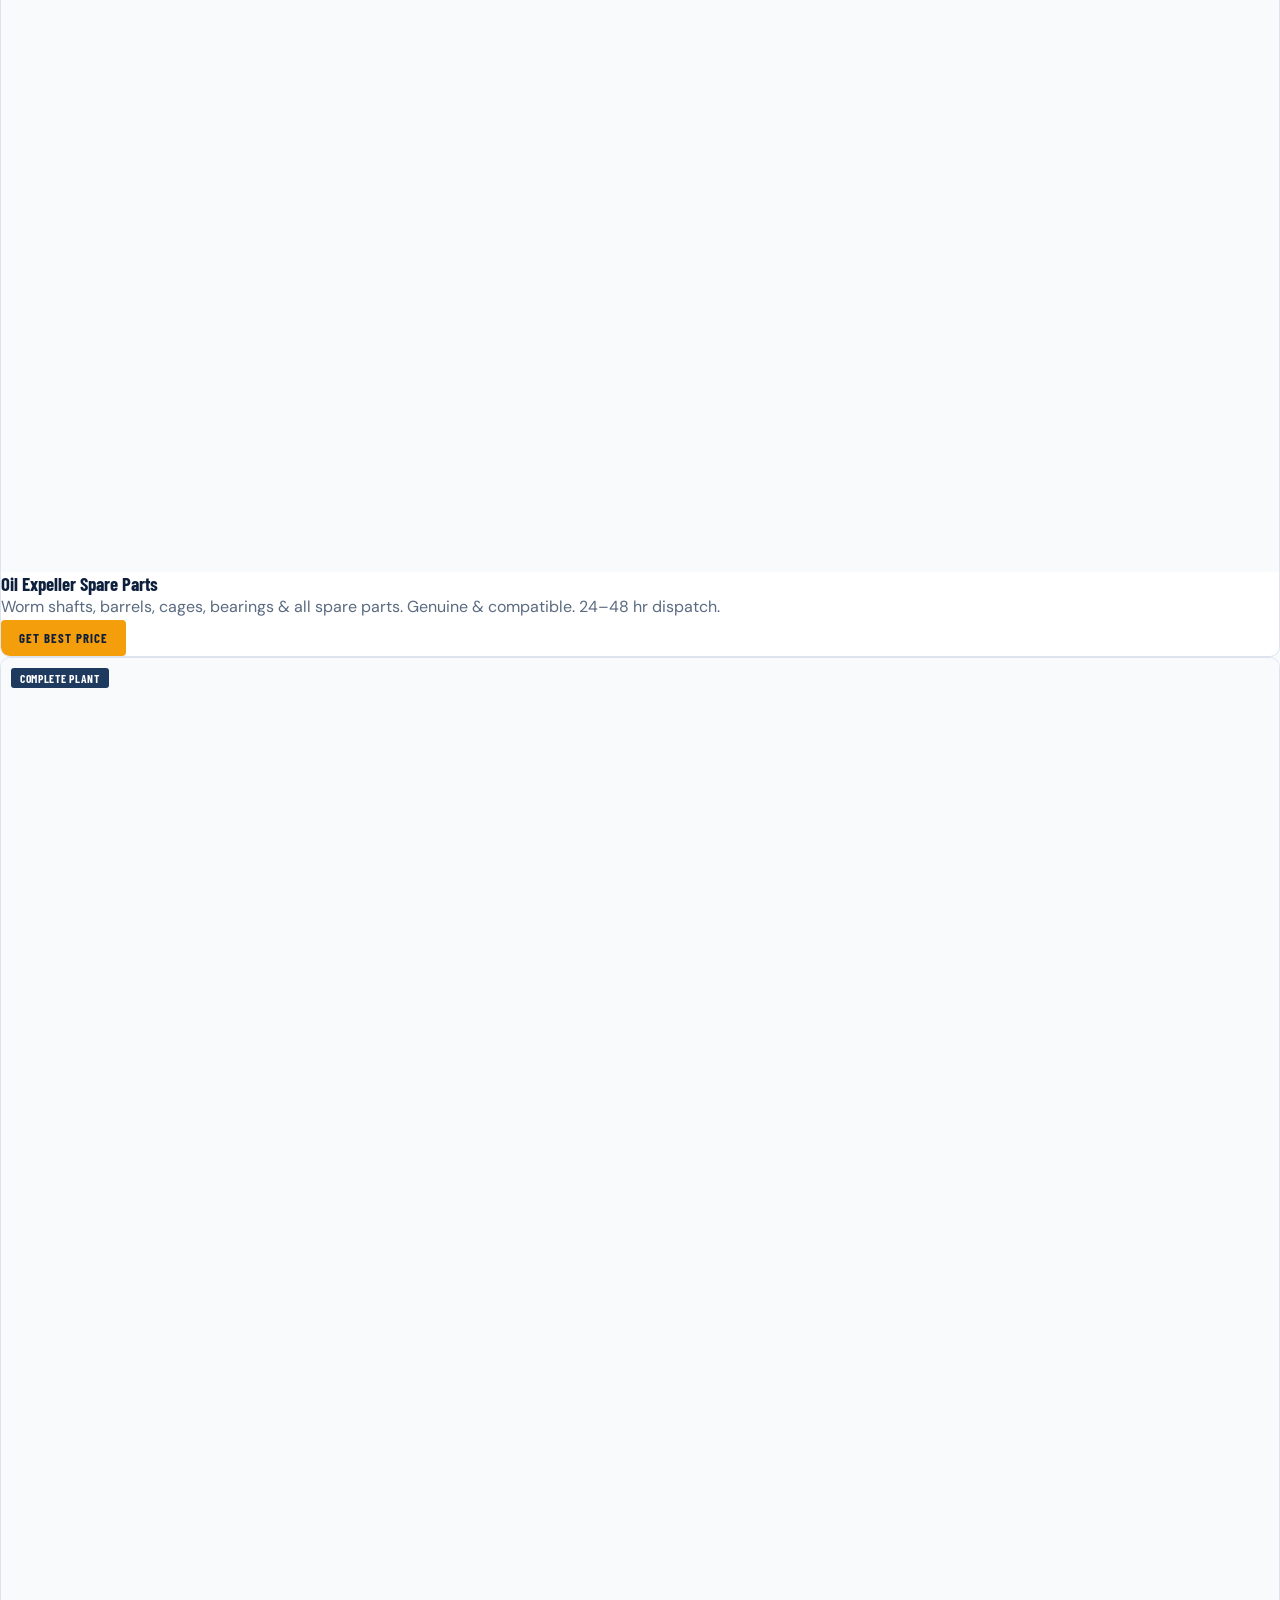
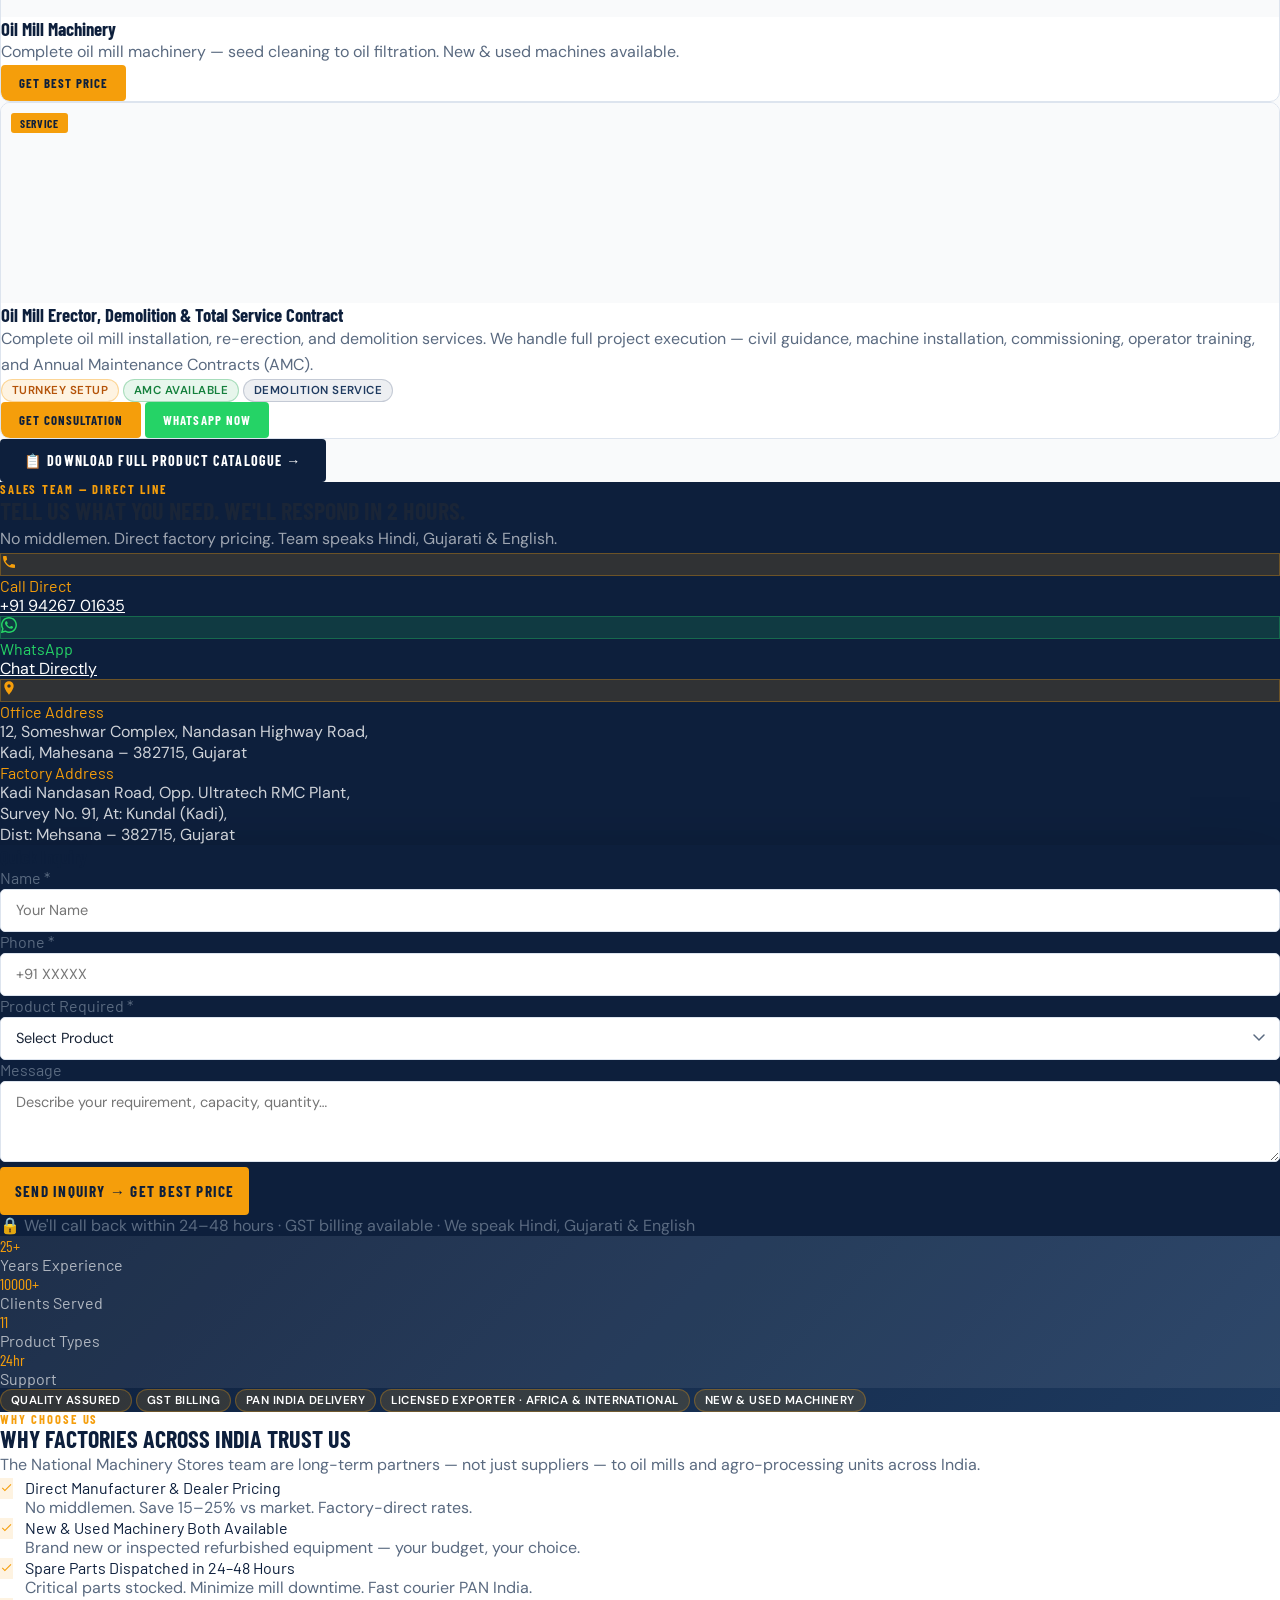
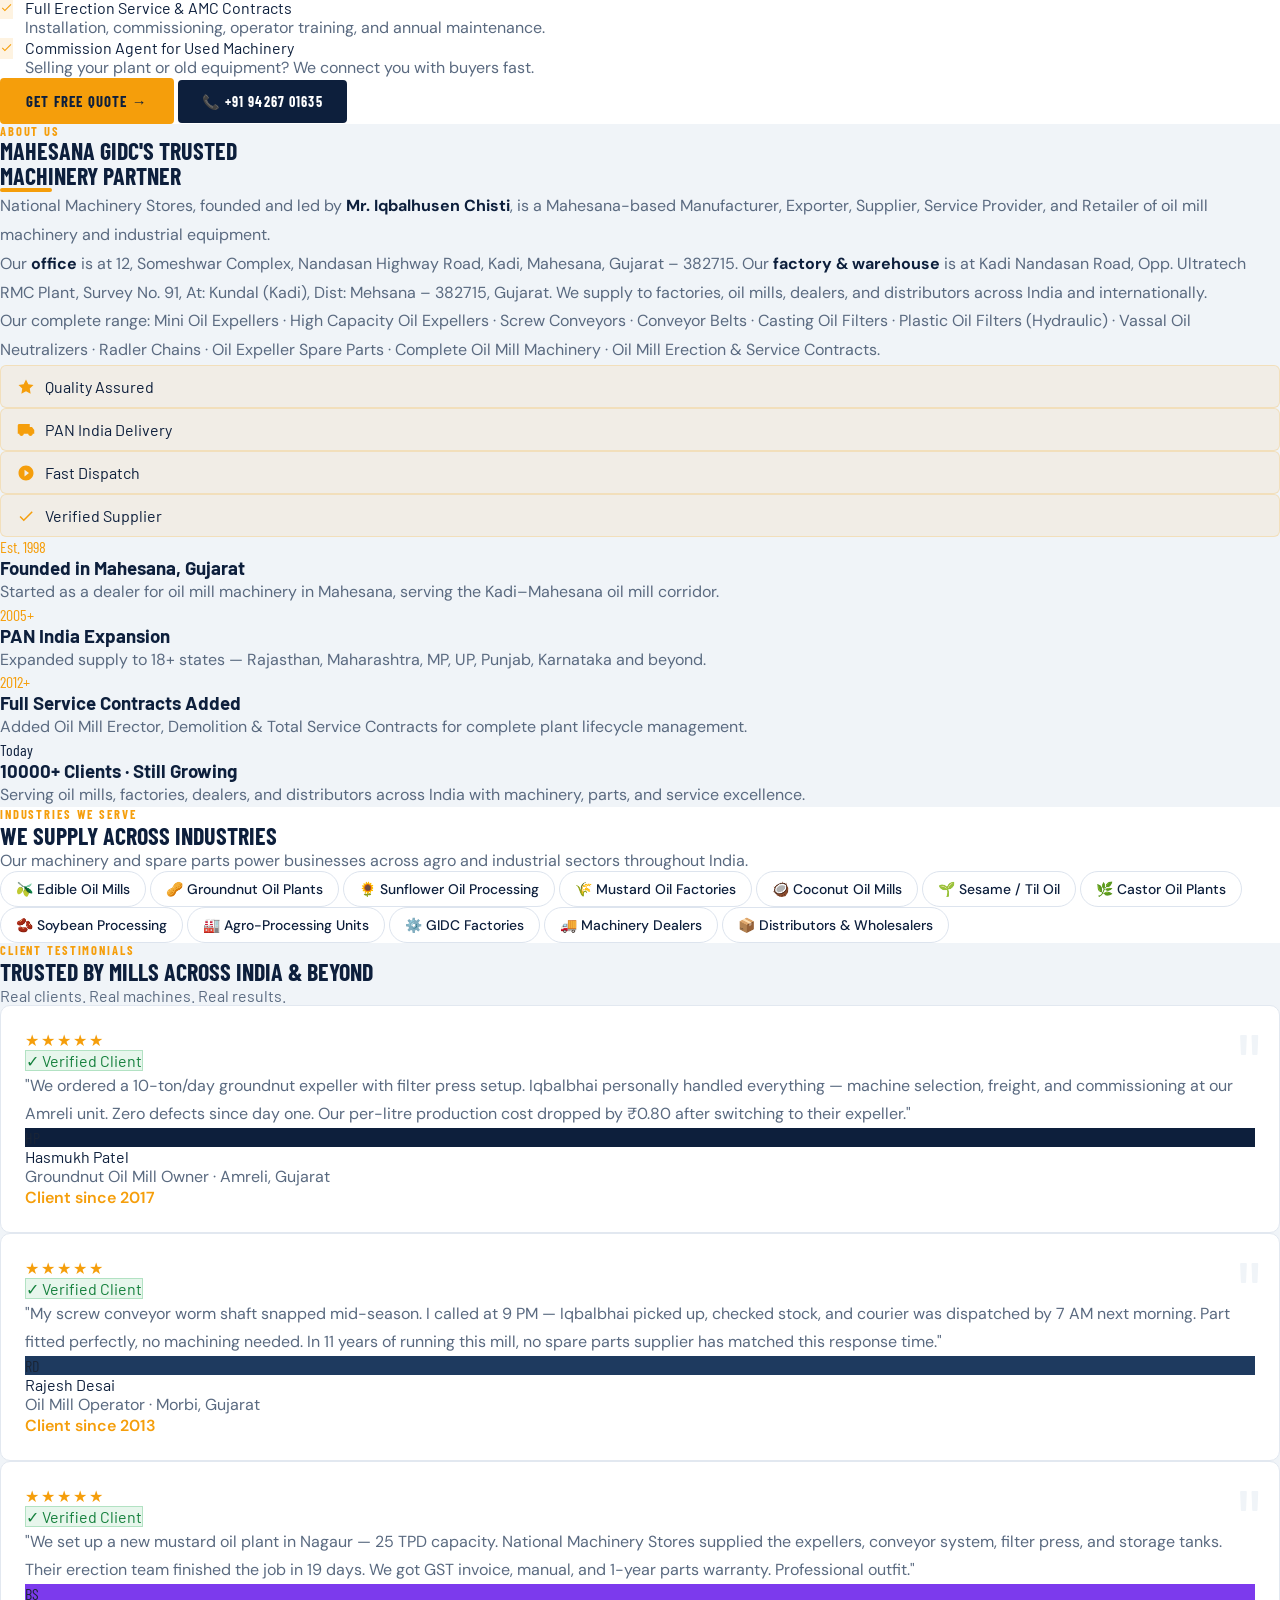
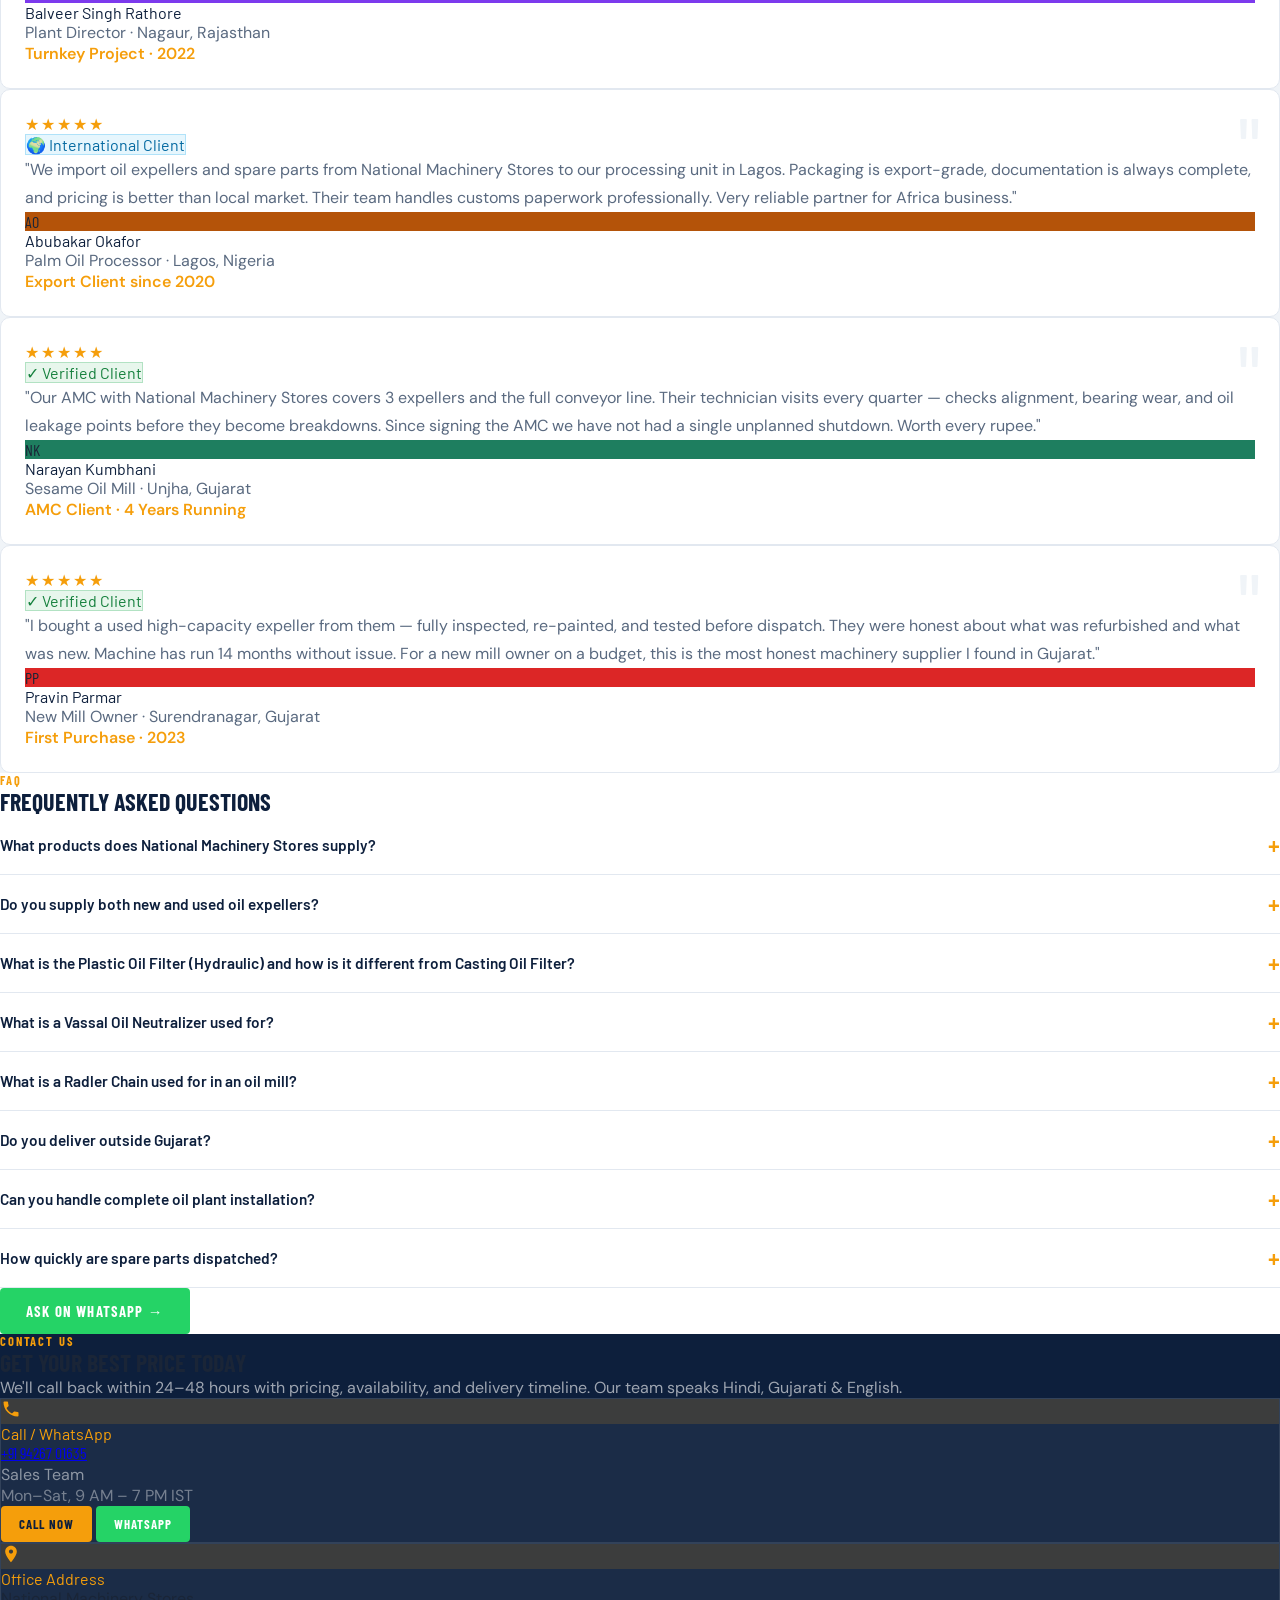
==== commit ae156b2b: "Add photo carousel to Plastic Oil Filter with real product photos Co-Authored-By: Claude Sonnet 4.6 " ====
--- a/index.html
+++ b/index.html
@@ -393,7 +393,7 @@
       <!-- 6 – Plastic Oil Filter (Hydraulic) -->
       <div class="pc rv" onclick="openModal('pof')">
         <div class="piw">
-          <img src="https://img3.exportersindia.com/product_images/bc-full/2023/9/4655927/plastic-oil-filter-hydraulic-1502531297-3217857.jpg"
+          <img src="images/pof-1.jpg"
                alt="Plastic Oil Filter Hydraulic Gujarat Supplier" loading="lazy"
                onerror="this.style.display='none';this.nextSibling.style.display='flex'"/>
           <div class="ifb" style="display:none">Plastic Oil Filter<br/>(Hydraulic)</div>
@@ -1233,8 +1233,9 @@
     title:'Plastic Oil Filter (Hydraulic)',
     badge:'',
     badgeClass:'',
-    img:'https://img3.exportersindia.com/product_images/bc-full/2023/9/4655927/plastic-oil-filter-hydraulic-1502531297-3217857.jpg',
-    imgAlt:'Plastic Oil Filter Hydraulic Gujarat New Oil Plant',
+    img:'images/pof-1.jpg',
+    imgAlt:'Plastic Oil Filter Hydraulic — National Machinery Stores Kadi',
+    gallery:['images/pof-1.jpg','images/pof-2.jpg','images/pof-3.jpg','images/pof-4.jpg','images/pof-5.jpg'],
     desc:'Lightweight, fully hydraulic plastic filter press for oil clarification. The best choice for new oil mill plants — lightweight construction, easy operation, and available in all sizes at a reasonable price. Ideal replacement for traditional heavy casting filters.',
     features:[
       'Lightweight plastic frame — easy to install and move',
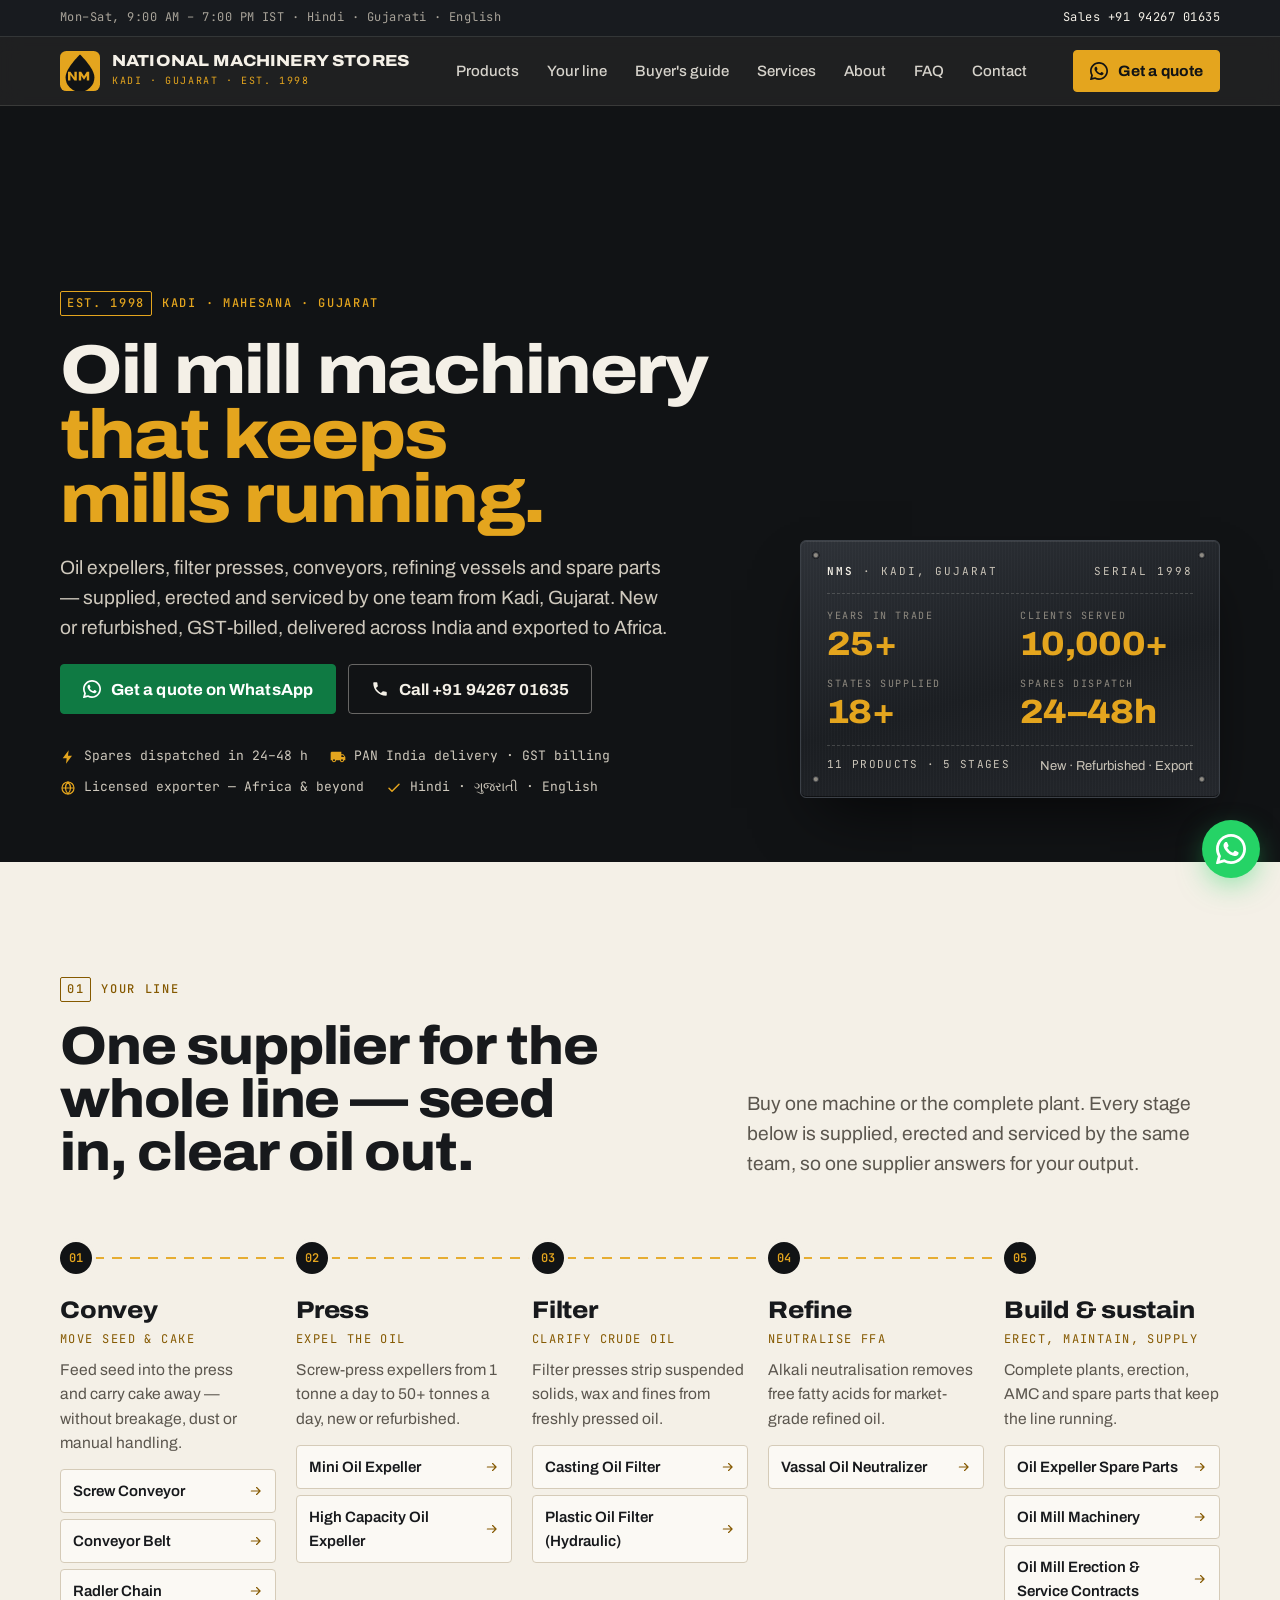
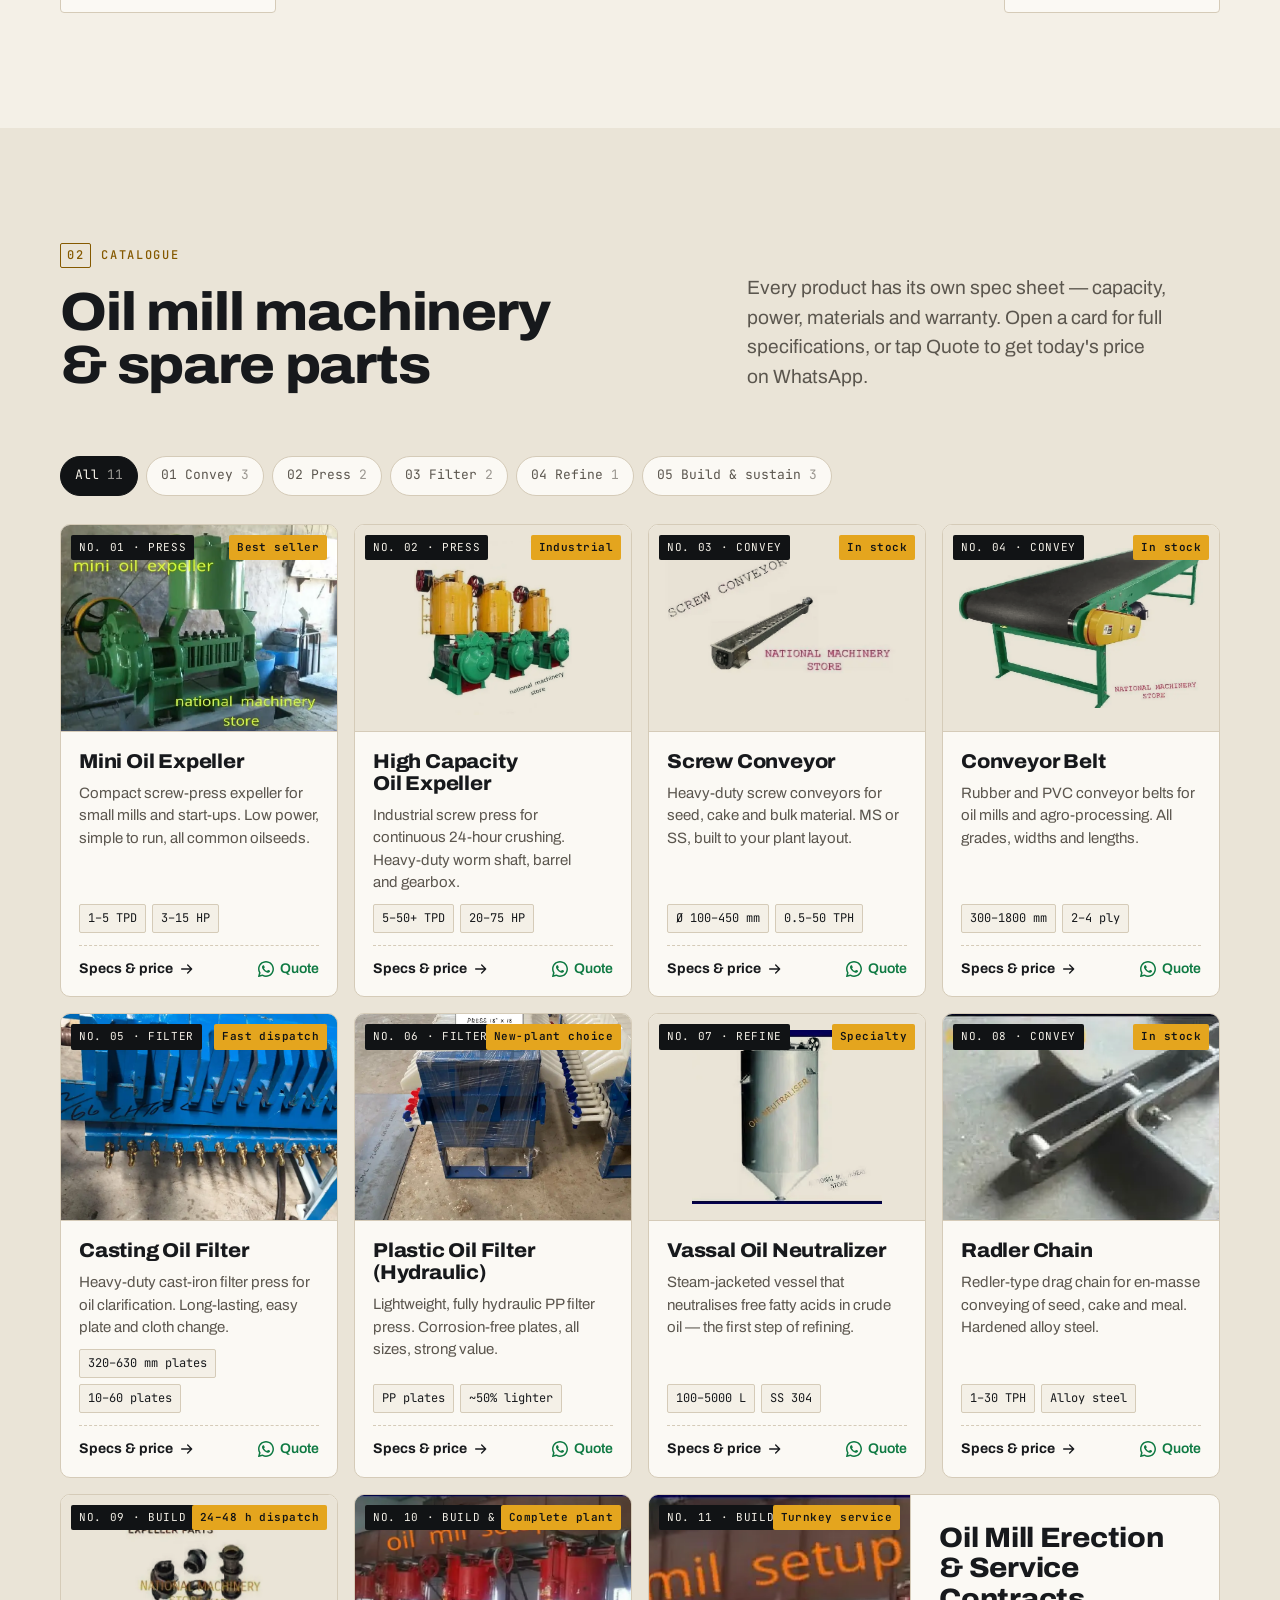
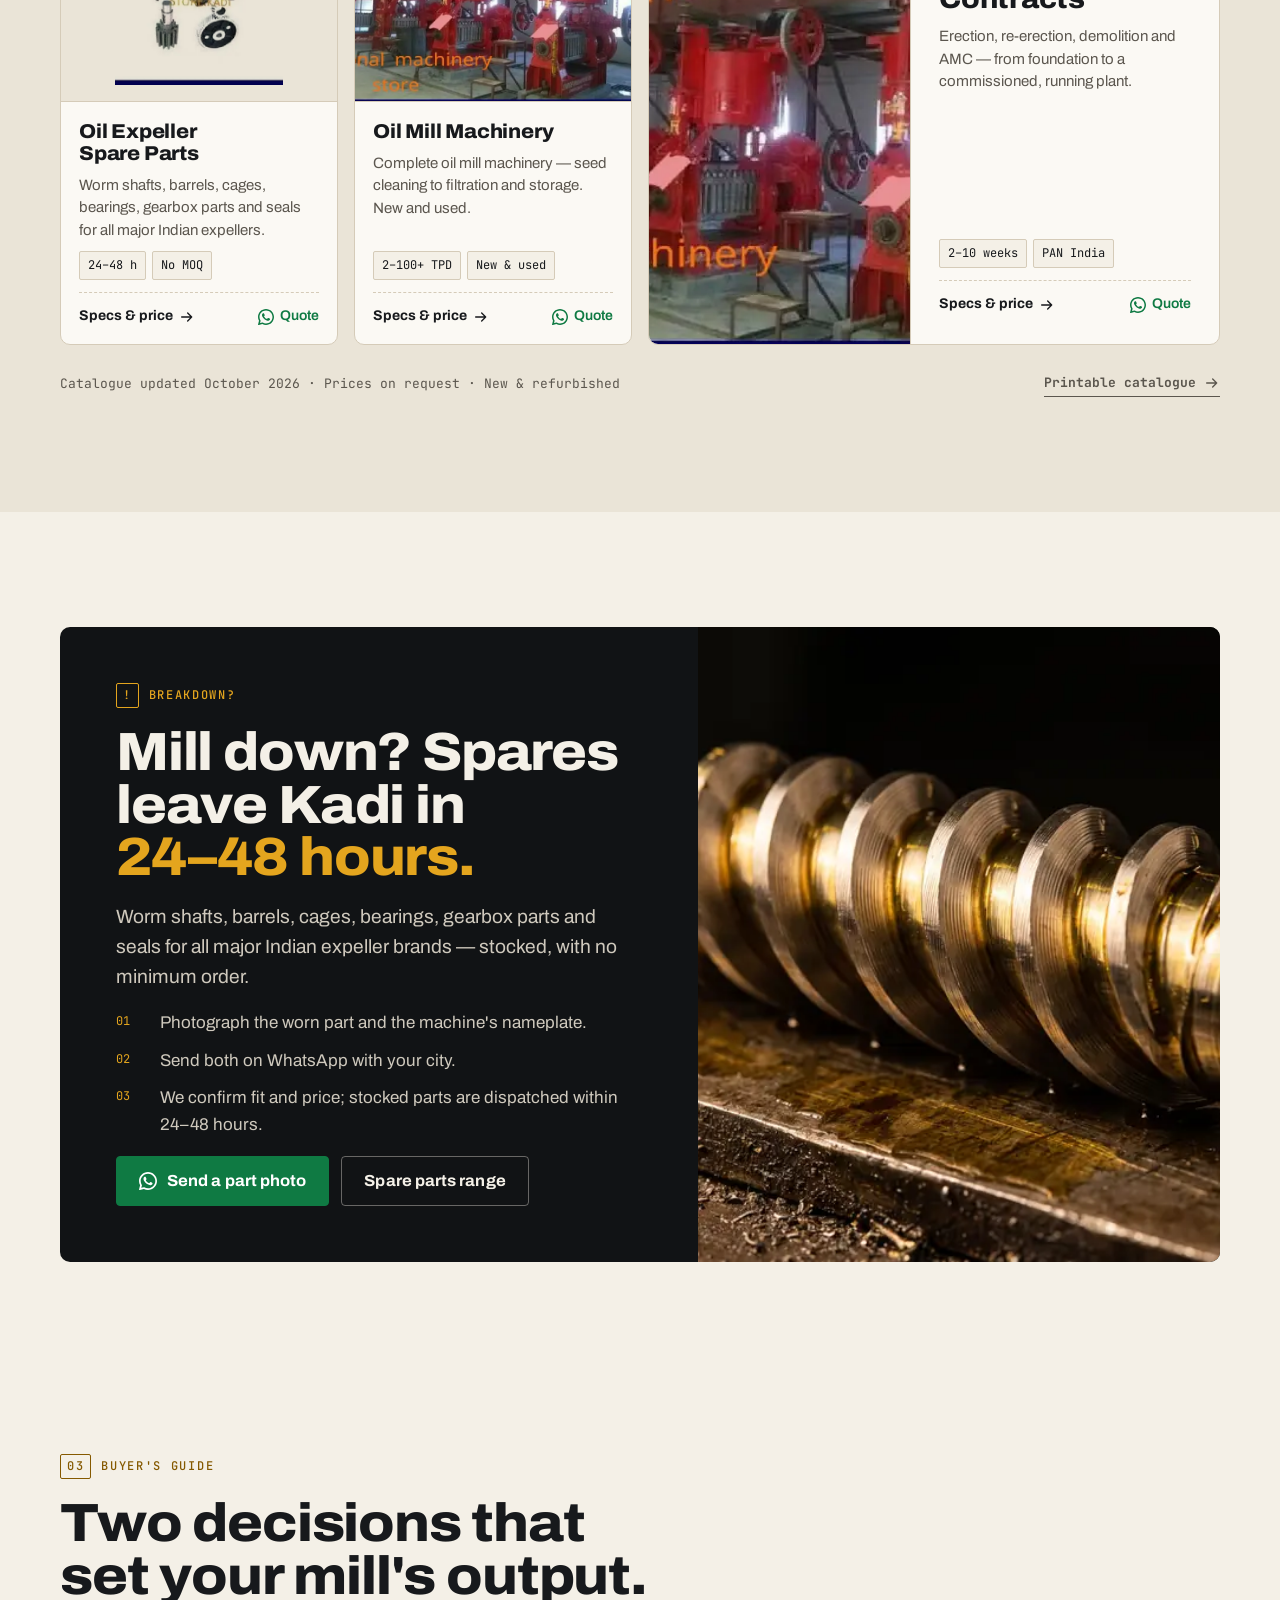
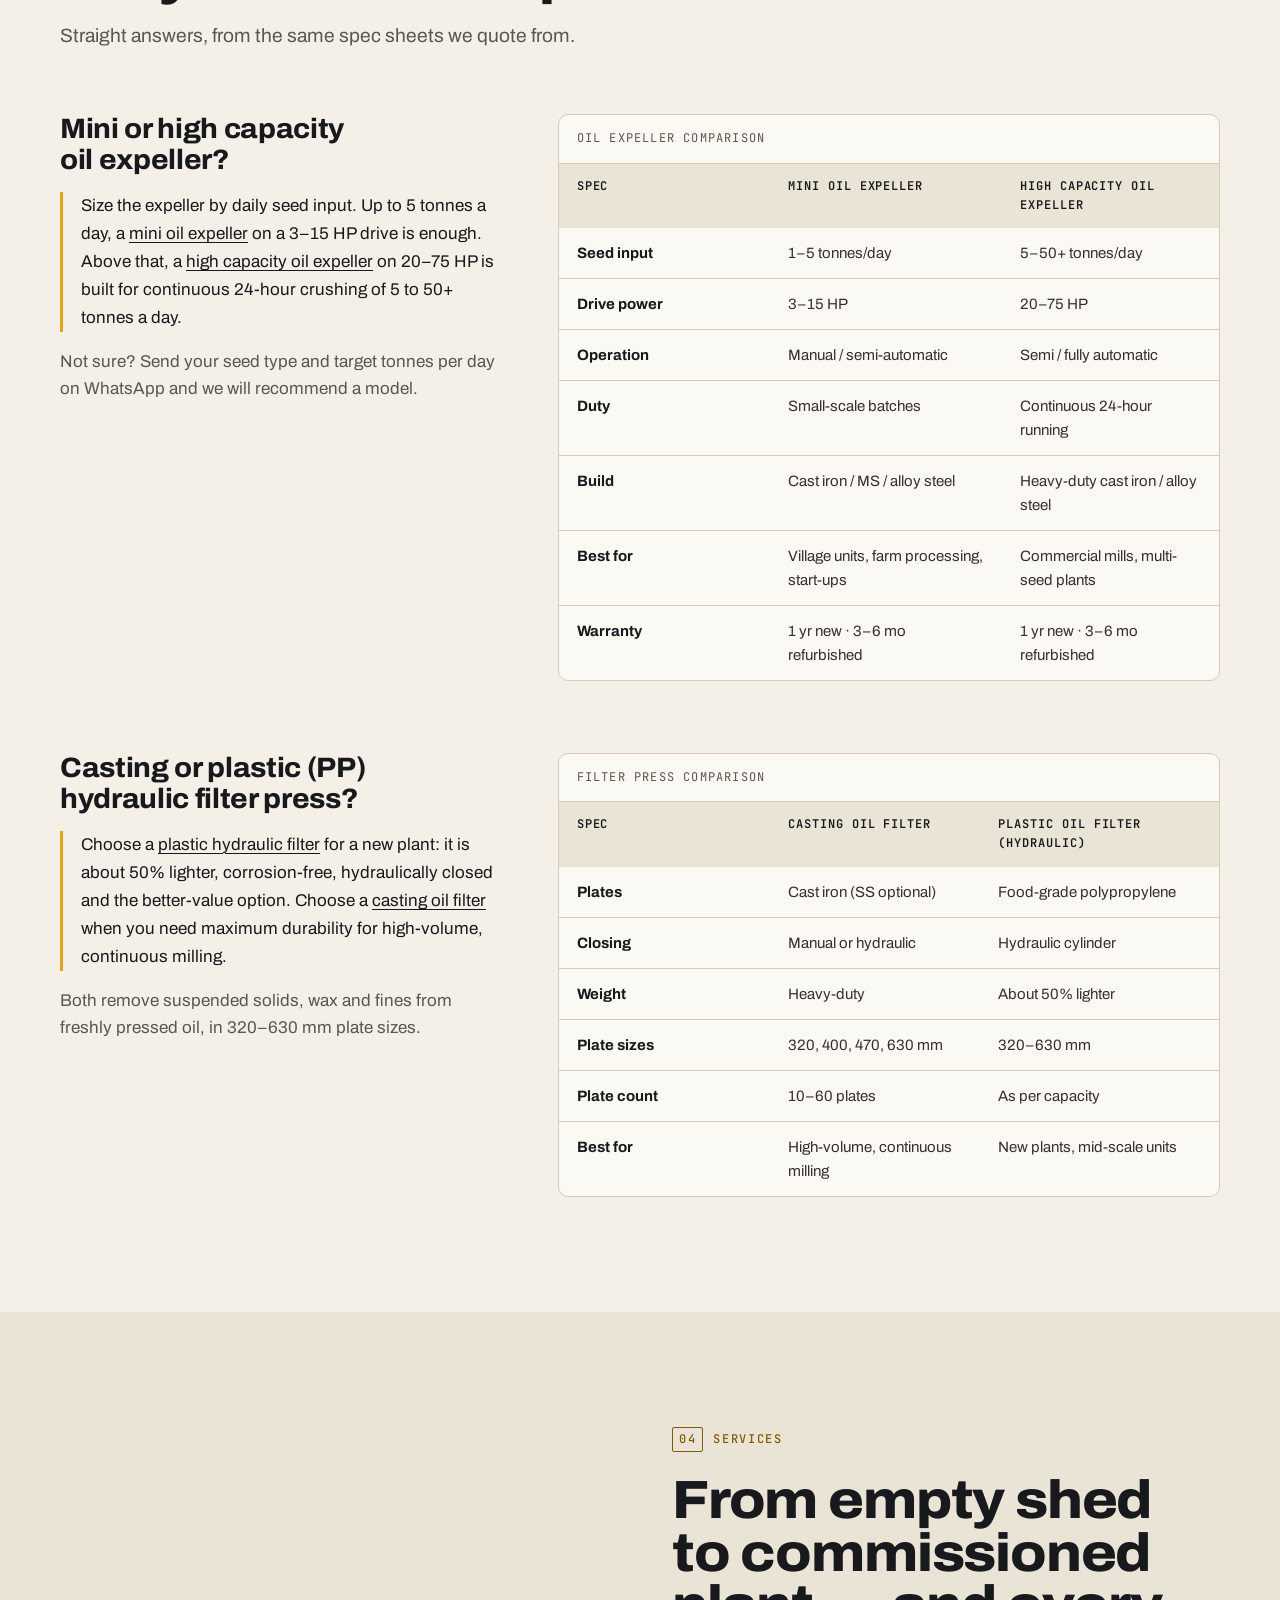
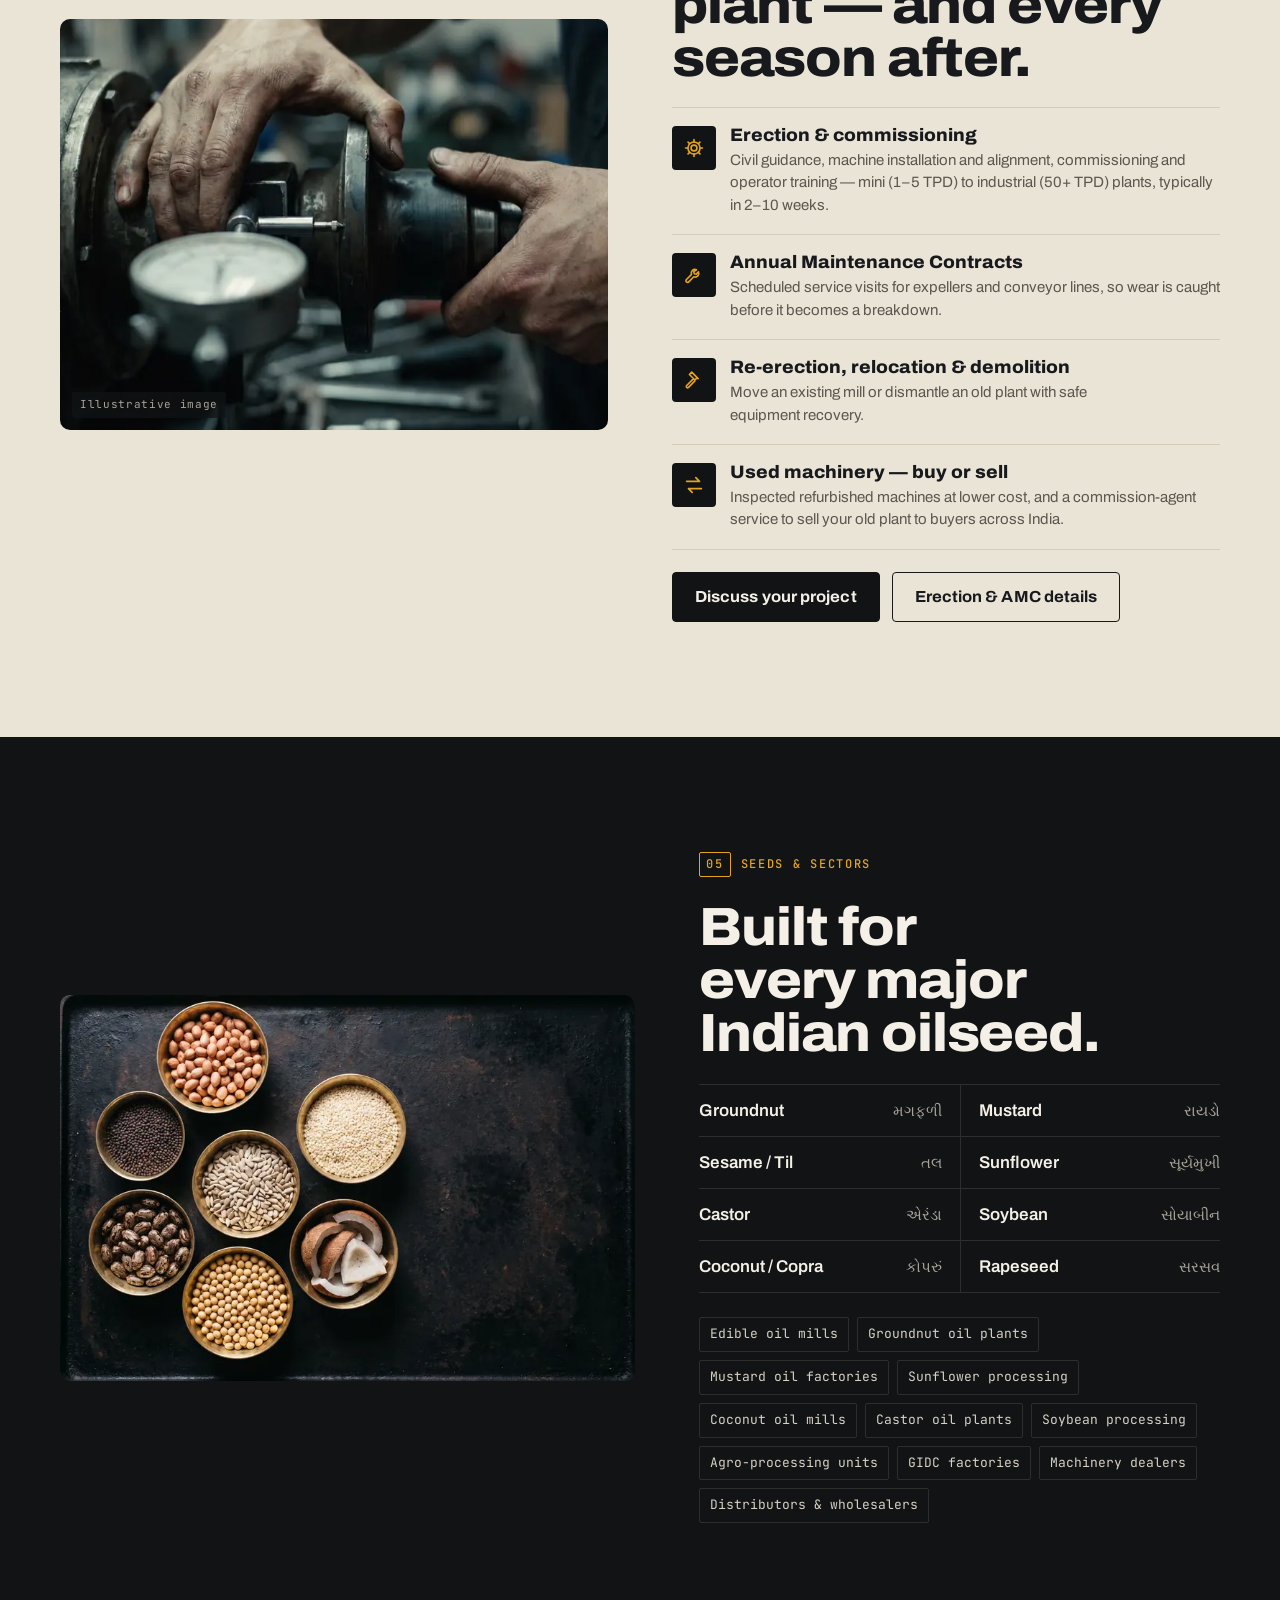
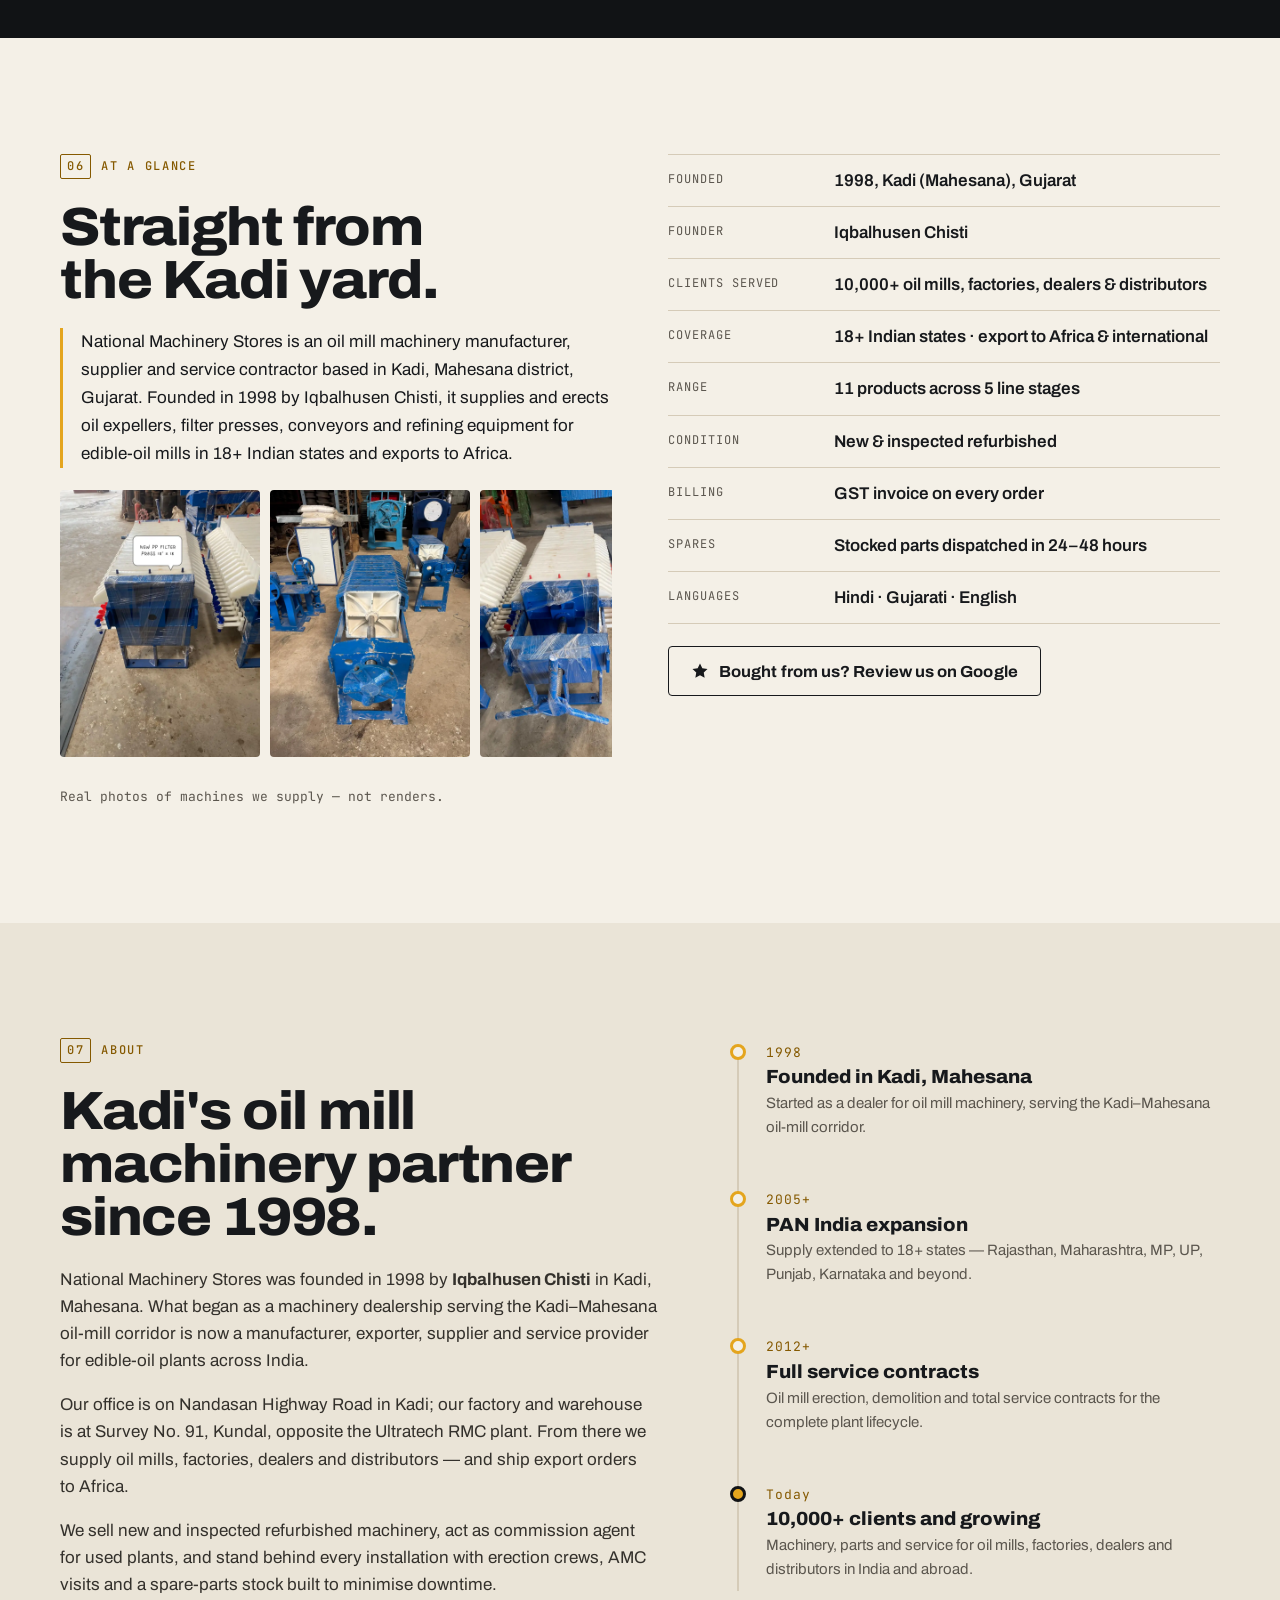
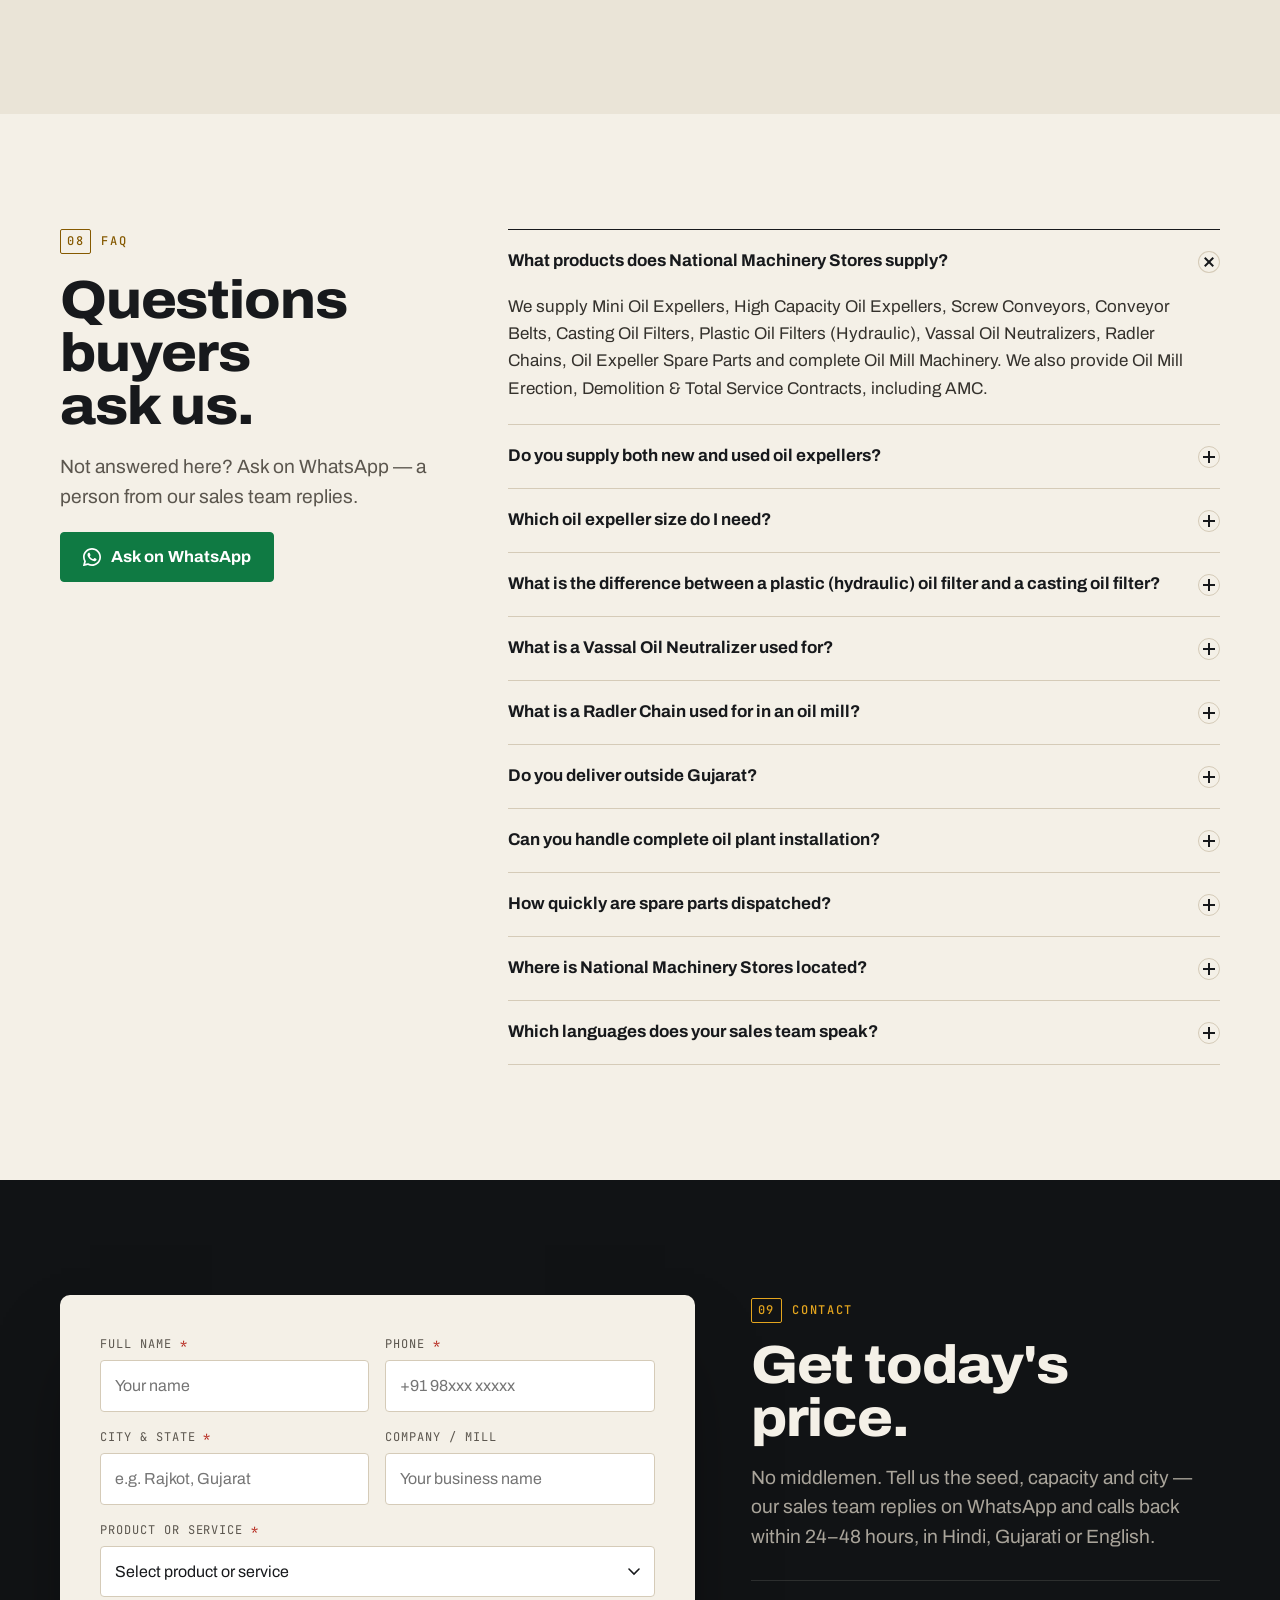
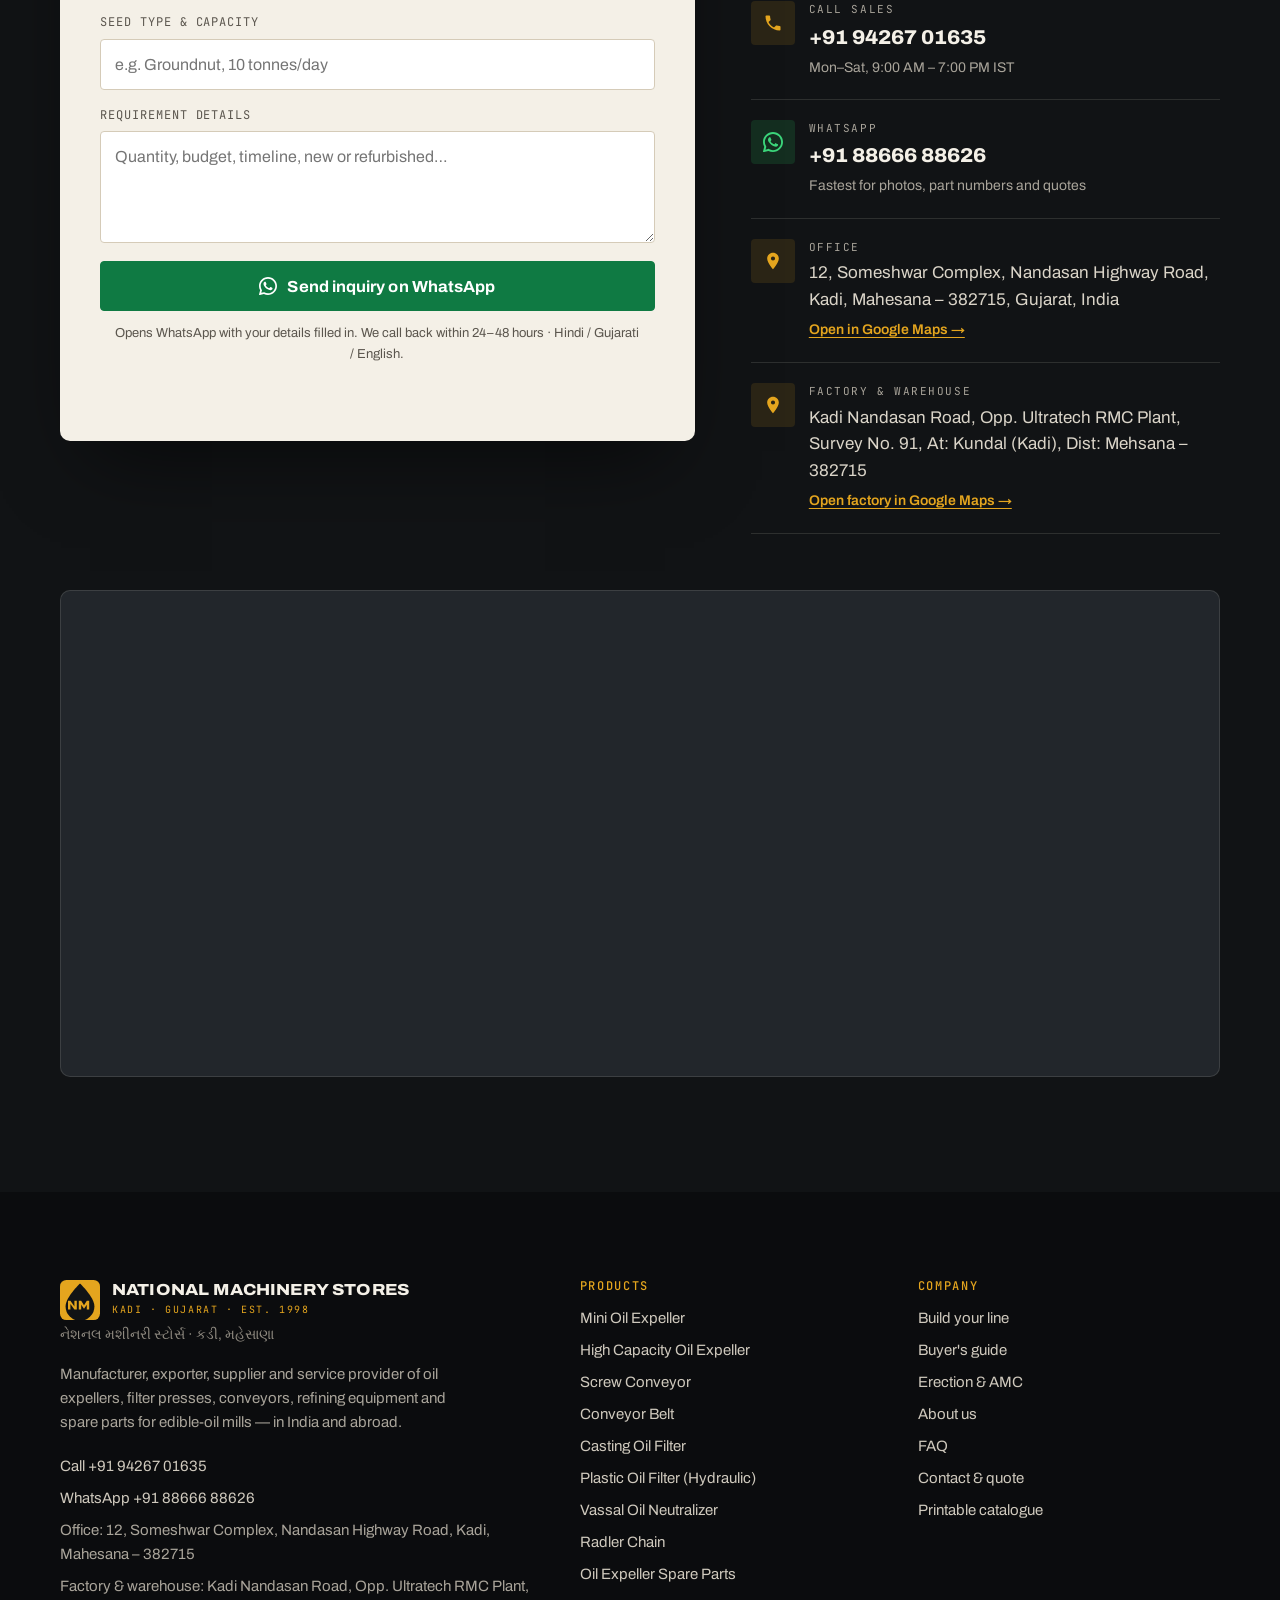
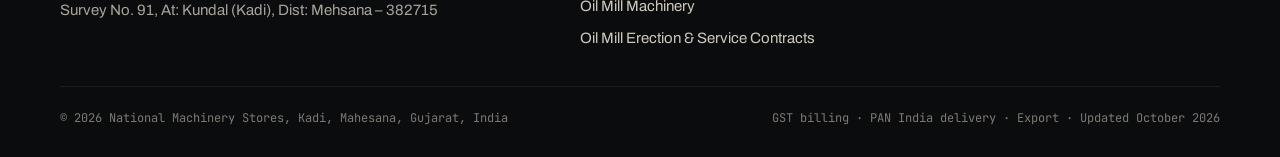
==== commit ce336dec: "Redesign site: nameplate design system, product pages, SEO/GEO layer Design - Replace Tailwind CDN t" ====
--- a/index.html
+++ b/index.html
@@ -1,1455 +1,670 @@
-<!DOCTYPE html>
-<html lang="en">
+<!doctype html>
+<html lang="en-IN" data-wa="918866688626">
 <head>
-  <meta charset="UTF-8" />
-  <meta name="viewport" content="width=device-width, initial-scale=1.0" />
-  <title>National Machinery Stores | Oil Expeller, Oil Mill Machinery & Conveyors Supplier – Mahesana, Gujarat</title>
-  <meta name="description" content="National Machinery Stores, Mahesana – Manufacturer, Supplier & Service Provider for Mini Oil Expeller, High Capacity Oil Expeller, Screw Conveyors, Conveyor Belt, Casting Oil Filter, Plastic Oil Filter (Hydraulic), Vassal Oil Neutralizer, Radler Chain & Spare Parts. Call our Sales Team: +91 94267 01635." />
-  <meta name="keywords" content="Mini Oil Expeller Mahesana, High Capacity Oil Expeller Gujarat, Screw Conveyor Supplier Kadi, Conveyor Belt Mehasana, Casting Oil Filter, Plastic Oil Filter Hydraulic, Vassal Oil Neutralizer, Radler Chain Oil Mill, Oil Expeller Spare Parts India, Oil Mill Machinery Gujarat, Oil Mill Erector Service" />
-  <meta name="robots" content="index, follow" />
-  <link rel="canonical" href="https://nationalmachinerystores.com/" />
-  <meta property="og:title" content="National Machinery Stores | Oil Mill Machinery Supplier – Mahesana, Gujarat" />
-  <meta property="og:description" content="Manufacturer & Supplier of Oil Expellers, Screw Conveyors, Conveyor Belts, Oil Filters, Radler Chain, Vassal Oil Neutralizer & Spare Parts. PAN India Delivery." />
-  <meta property="og:type" content="website" />
-  <script type="application/ld+json">
-  {"@context":"https://schema.org","@type":"LocalBusiness","name":"National Machinery Stores",
-  "description":"Manufacturer, Exporter, Supplier, Service Provider of Oil Expellers, Screw Conveyors, Conveyor Belt, Oil Filters, Radler Chain, Vassal Oil Neutralizer and Oil Mill Spare Parts.",
-  "address":{"@type":"PostalAddress","streetAddress":"12, Someshwar Complex, Nandasan Highway Road, Kadi","addressLocality":"Mahesana","addressRegion":"Gujarat","postalCode":"382715","addressCountry":"IN"},
-  "telephone":"+919426701635","founder":{"@type":"Person","name":"Iqbalhusen Chisti"},"areaServed":["IN","Africa"]}
-  </script>
-
-  <link rel="preconnect" href="https://fonts.googleapis.com" />
-  <link rel="preconnect" href="https://fonts.gstatic.com" crossorigin />
-  <link href="https://fonts.googleapis.com/css2?family=Barlow+Condensed:wght@400;600;700;800;900&family=DM+Sans:wght@300;400;500;600&family=Barlow:wght@400;500;600;700&display=swap" rel="stylesheet" />
-  <script src="https://cdn.tailwindcss.com"></script>
-
-  <style>
-    :root{--navy:#0d1f3c;--steel:#1e3a5f;--amber:#f59e0b;--amber-hot:#d97706;--smoke:#f0f4f8;--muted:#5a6a80}
-    *,*::before,*::after{box-sizing:border-box;margin:0;padding:0}
-    html{scroll-behavior:smooth;overflow-x:hidden;max-width:100%}
-    body{font-family:'DM Sans',sans-serif;color:#1a2537;background:#fff;overflow-x:hidden;max-width:100%;width:100%}
-    .fd{font-family:'Barlow Condensed',sans-serif}
-    .fm{font-family:'Barlow',sans-serif}
-
-    /* NAV */
-    #site-header{position:fixed;top:0;left:0;width:100%;z-index:999}
-    #navbar{transition:background .3s,box-shadow .3s}
-    #navbar.scrolled{background:var(--navy)!important;box-shadow:0 2px 20px rgba(0,0,0,.4)}
-    .nl{font-family:'Barlow',sans-serif;font-weight:500;font-size:.82rem;letter-spacing:.06em;text-transform:uppercase;color:#fff;text-decoration:none;padding:4px 0;border-bottom:2px solid transparent;transition:color .2s,border-color .2s}
-    .nl:hover{color:var(--amber);border-bottom-color:var(--amber)}
-
-    /* HERO */
-    .hero-bg{background:linear-gradient(135deg,rgba(13,31,60,.97) 0%,rgba(30,58,95,.92) 55%,rgba(213,119,6,.12) 100%),url('https://images.unsplash.com/photo-1504328345606-18bbc8c9d7d1?w=1800&q=80') center/cover no-repeat}
-    .hero-bg::before{content:'';position:absolute;inset:0;background-image:linear-gradient(rgba(245,158,11,.05) 1px,transparent 1px),linear-gradient(90deg,rgba(245,158,11,.05) 1px,transparent 1px);background-size:52px 52px;pointer-events:none}
-
-    /* BUTTONS */
-    .ba{display:inline-flex;align-items:center;gap:7px;font-family:'Barlow Condensed',sans-serif;font-weight:700;letter-spacing:.08em;text-transform:uppercase;text-decoration:none;border-radius:4px;border:2px solid;cursor:pointer;white-space:nowrap;transition:transform .15s,box-shadow .2s,background .2s,color .2s}
-    .ba-am{background:var(--amber);color:var(--navy);border-color:var(--amber);padding:12px 24px;font-size:.92rem}
-    .ba-am:hover{background:var(--amber-hot);border-color:var(--amber-hot);transform:translateY(-2px);box-shadow:0 8px 24px rgba(245,158,11,.3)}
-    .ba-sm{padding:8px 16px!important;font-size:.8rem!important}
-    .ba-ol{background:transparent;color:#fff;border-color:rgba(255,255,255,.55);padding:12px 24px;font-size:.92rem}
-    .ba-ol:hover{background:rgba(255,255,255,.1);border-color:#fff;transform:translateY(-2px)}
-    .ba-nv{background:var(--navy);color:#fff;border-color:var(--navy);padding:11px 22px;font-size:.88rem}
-    .ba-nv:hover{background:#0a1628;transform:translateY(-2px)}
-    .ba-wa{background:#25d366;color:#fff;border-color:#25d366;padding:12px 24px;font-size:.92rem}
-    .ba-wa:hover{background:#1ebe5a;transform:translateY(-2px);box-shadow:0 8px 24px rgba(37,211,102,.35)}
-
-    /* PRODUCT CARDS */
-    .pc{background:#fff;border:1px solid #dde4ee;border-radius:10px;overflow:hidden;transition:transform .25s,box-shadow .25s,border-color .25s;cursor:pointer;display:flex;flex-direction:column}
-    .pc:hover{transform:translateY(-5px);box-shadow:0 18px 50px rgba(13,31,60,.13);border-color:var(--amber)}
-    .piw{position:relative;overflow:hidden;background:#f9fafb;aspect-ratio:4/3;flex-shrink:0}
-    .piw img{width:100%;height:100%;object-fit:cover;transition:transform .4s}
-    .pc:hover .piw img{transform:scale(1.06)}
-    .pb{position:absolute;top:10px;left:10px;font-family:'Barlow Condensed',sans-serif;font-size:.72rem;font-weight:700;letter-spacing:.06em;text-transform:uppercase;padding:3px 9px;border-radius:3px;z-index:1}
-    .pb-am{background:var(--amber);color:var(--navy)}
-    .pb-gn{background:#16a34a;color:#fff}
-    .pb-bl{background:var(--steel);color:#fff}
-    .ifb{width:100%;height:100%;display:flex;align-items:center;justify-content:center;background:linear-gradient(135deg,var(--smoke),#e2e8f0);font-family:'Barlow Condensed',sans-serif;font-size:.8rem;font-weight:700;color:var(--muted);text-align:center;padding:16px;line-height:1.4}
-
-    /* MISC */
-    .al{width:52px;height:4px;background:var(--amber);border-radius:2px}
-    .sl{font-family:'Barlow Condensed',sans-serif;font-size:.78rem;letter-spacing:.15em;text-transform:uppercase;color:var(--amber);font-weight:700}
-    .sb{border-right:1px solid rgba(255,255,255,.1)}
-    .sb:last-child{border-right:none}
-    .ci{display:flex;gap:12px;align-items:flex-start}
-    .pill{display:inline-block;padding:3px 10px;border-radius:40px;font-size:.72rem;font-weight:600;letter-spacing:.04em;text-transform:uppercase}
-    .p-am{background:rgba(245,158,11,.12);color:#b45309;border:1px solid rgba(245,158,11,.35)}
-    .p-gn{background:rgba(22,163,74,.1);color:#15803d;border:1px solid rgba(22,163,74,.3)}
-    .p-bl{background:rgba(30,58,95,.08);color:#1e3a5f;border:1px solid rgba(30,58,95,.2)}
-    .tb{display:flex;align-items:center;gap:10px;padding:11px 16px;background:rgba(245,158,11,.07);border:1px solid rgba(245,158,11,.2);border-radius:6px}
-
-    /* FAQ */
-    .fi{border-bottom:1px solid #e2e8f0}
-    .ft{display:none}
-    .fl{display:flex;align-items:center;justify-content:space-between;padding:17px 0;cursor:pointer;font-family:'Barlow',sans-serif;font-weight:600;font-size:.96rem;color:var(--navy);user-select:none}
-    .fl::after{content:'+';font-size:1.5rem;color:var(--amber);transition:transform .25s;line-height:1;flex-shrink:0;margin-left:14px}
-    .ft:checked+.fl::after{transform:rotate(45deg)}
-    .fb{max-height:0;overflow:hidden;transition:max-height .35s ease}
-    .ft:checked~.fb{max-height:280px}
-    .fb p{padding:0 0 16px;color:var(--muted);font-size:.9rem;line-height:1.7}
-
-    /* FORM */
-    .fi-input{width:100%;padding:11px 15px;border:1.5px solid #dde4ee;border-radius:5px;font-family:'DM Sans',sans-serif;font-size:.91rem;color:#1a2537;background:#fff;transition:border-color .2s,box-shadow .2s;outline:none}
-    .fi-input:focus{border-color:var(--steel);box-shadow:0 0 0 3px rgba(30,58,95,.1)}
-    .fsel{appearance:none;background-image:url("data:image/svg+xml,%3Csvg xmlns='http://www.w3.org/2000/svg' width='12' height='8' viewBox='0 0 12 8'%3E%3Cpath d='M1 1l5 5 5-5' stroke='%235a6a80' stroke-width='1.5' fill='none' stroke-linecap='round'/%3E%3C/svg%3E");background-repeat:no-repeat;background-position:right 14px center;padding-right:40px}
-
-    /* STICKY BTNS */
-    #sticky-wa{position:fixed;bottom:28px;right:16px;z-index:1000;width:52px;height:52px;border-radius:50%;background:#25d366;display:flex;align-items:center;justify-content:center;box-shadow:0 4px 20px rgba(37,211,102,.5);animation:wap 2.5s infinite;text-decoration:none;transition:transform .2s}
-    #sticky-wa:hover{transform:scale(1.1)}
-    #sticky-call{position:fixed;bottom:92px;right:16px;z-index:1000;width:52px;height:52px;border-radius:50%;background:var(--navy);display:flex;align-items:center;justify-content:center;box-shadow:0 4px 20px rgba(13,31,60,.5);text-decoration:none;transition:transform .2s}
-    #sticky-call:hover{transform:scale(1.1)}
-    @keyframes wap{0%,100%{box-shadow:0 4px 20px rgba(37,211,102,.5)}50%{box-shadow:0 4px 34px rgba(37,211,102,.9)}}
-
-    /* MODAL */
-    #pm{display:none;position:fixed;inset:0;z-index:2000;align-items:center;justify-content:center}
-    #pm.open{display:flex}
-    .mo{position:absolute;inset:0;background:rgba(10,22,40,.82);backdrop-filter:blur(5px)}
-    .mb-box{position:relative;z-index:1;background:#fff;border-radius:14px;max-width:740px;width:calc(100% - 32px);max-height:92vh;overflow-y:auto;box-shadow:0 32px 80px rgba(0,0,0,.4)}
-    .mi{width:100%;height:220px;object-fit:cover}
-    .crs{position:relative;overflow:hidden;height:340px;background:#0d1f3c}
-    .crs-track{display:flex;height:100%;transition:transform .38s cubic-bezier(.4,0,.2,1)}
-    .crs-slide{min-width:100%;height:100%;object-fit:contain;flex-shrink:0}
-    .crs-btn{position:absolute;top:50%;transform:translateY(-50%);background:rgba(0,0,0,.45);border:none;color:#fff;width:38px;height:38px;border-radius:50%;cursor:pointer;font-size:1.4rem;line-height:1;z-index:5;display:flex;align-items:center;justify-content:center;transition:background .2s}
-    .crs-btn:hover{background:rgba(0,0,0,.72)}
-    .crs-prev{left:10px}.crs-next{right:10px}
-    .crs-dots{position:absolute;bottom:10px;left:50%;transform:translateX(-50%);display:flex;gap:7px;z-index:5}
-    .crs-dot{width:9px;height:9px;border-radius:50%;background:rgba(255,255,255,.38);cursor:pointer;border:none;padding:0;transition:background .2s}
-    .crs-dot.active{background:var(--amber)}
-    .mc{padding:28px 30px 30px}
-    .mclose{position:absolute;top:12px;right:12px;width:34px;height:34px;border-radius:50%;background:rgba(0,0,0,.55);border:none;cursor:pointer;color:#fff;font-size:1.1rem;display:flex;align-items:center;justify-content:center;z-index:2;transition:background .2s}
-    .mclose:hover{background:rgba(0,0,0,.75)}
-    .spec-table{width:100%;border-collapse:collapse;font-size:.88rem}
-    .spec-table tr:nth-child(even){background:var(--smoke)}
-    .spec-table td{padding:9px 14px;vertical-align:top}
-    .spec-table td:first-child{font-family:'Barlow',sans-serif;font-weight:600;color:var(--navy);width:40%;white-space:nowrap}
-    .spec-table td:last-child{color:var(--muted)}
-
-    /* MOBILE MENU */
-    #mob{display:none}
-    #mob.open{display:block}
-    .hbg{display:none;cursor:pointer;flex-direction:column;gap:5px;padding:6px}
-    .hbg span{display:block;width:24px;height:2px;background:#fff;border-radius:2px}
-    @media(max-width:1024px){.hbg{display:flex}.nd{display:none!important}}
-
-    /* SCROLL REVEAL */
-    .rv{opacity:0;transform:translateY(22px);transition:opacity .55s ease,transform .55s ease}
-    .rv.vs{opacity:1;transform:translateY(0)}
-
-    /* INDUSTRIES */
-    .it{display:inline-flex;align-items:center;gap:7px;padding:8px 15px;background:#fff;border:1px solid #dde4ee;border-radius:40px;font-size:.87rem;font-weight:500;color:var(--navy);transition:all .2s;cursor:default}
-    .it:hover{background:var(--navy);color:#fff;border-color:var(--navy)}
-
-    /* TESTIMONIALS */
-    .tc{background:#fff;border:1px solid #e2e8f0;border-radius:10px;padding:24px;position:relative}
-    .tc::before{content:'"';position:absolute;top:10px;right:18px;font-family:'Barlow Condensed',sans-serif;font-size:6rem;color:#f0f4f8;line-height:1;pointer-events:none}
-
-    /* TOAST */
-    #toast{display:none;position:fixed;bottom:32px;left:50%;transform:translateX(-50%);background:#16a34a;color:#fff;padding:14px 26px;border-radius:8px;font-family:'Barlow',sans-serif;font-weight:600;font-size:.92rem;z-index:3000;box-shadow:0 8px 32px rgba(22,163,74,.45);white-space:nowrap;max-width:calc(100vw - 32px)}
-
-    ::-webkit-scrollbar{width:5px}::-webkit-scrollbar-track{background:#f0f4f8}::-webkit-scrollbar-thumb{background:var(--steel);border-radius:3px}
-    @media(max-width:640px){
-      .h1r{font-size:2.3rem!important;line-height:1.06!important}
-      .mc{padding:18px 16px 22px}
-      #home{padding-left:16px!important;padding-right:16px!important}
-      .ba{font-size:.82rem!important;padding:10px 16px!important}
-    }
-    @media(max-width:380px){
-      .h1r{font-size:2rem!important}
-      .ba{font-size:.78rem!important;padding:9px 13px!important}
-    }
-  </style>
+<meta charset="utf-8">
+<meta name="viewport" content="width=device-width, initial-scale=1">
+<title>Oil Mill Machinery &amp; Oil Expellers, Kadi Gujarat | National Machinery Stores</title>
+<meta name="description" content="Oil expellers, filter presses, screw conveyors, Radler chains and spare parts — supplied, erected and serviced from Kadi, Gujarat since 1998. Spares in 24–48 h.">
+<link rel="canonical" href="https://nationalmachinerystores.com/">
+<meta name="robots" content="index, follow, max-image-preview:large">
+<meta name="theme-color" content="#111315">
+<meta property="og:site_name" content="National Machinery Stores">
+<meta property="og:type" content="website">
+<meta property="og:locale" content="en_IN">
+<meta property="og:title" content="Oil Mill Machinery That Keeps Mills Running | National Machinery Stores">
+<meta property="og:description" content="Oil expellers, filter presses, conveyors, refining equipment and spare parts — supplied, erected and serviced from Kadi, Gujarat since 1998.">
+<meta property="og:url" content="https://nationalmachinerystores.com/">
+<meta property="og:image" content="https://nationalmachinerystores.com/images/og/og-home.jpg">
+<meta property="og:image:width" content="1200">
+<meta property="og:image:height" content="630">
+<meta name="twitter:card" content="summary_large_image">
+<meta name="twitter:title" content="Oil Mill Machinery That Keeps Mills Running | National Machinery Stores">
+<meta name="twitter:description" content="Oil expellers, filter presses, conveyors and spare parts from Kadi, Gujarat since 1998.">
+<meta name="twitter:image" content="https://nationalmachinerystores.com/images/og/og-home.jpg">
+<link rel="icon" href="favicon.svg" type="image/svg+xml">
+<link rel="icon" href="images/brand/favicon-48.png" sizes="48x48" type="image/png">
+<link rel="apple-touch-icon" href="images/brand/apple-touch-icon.png">
+<link rel="manifest" href="site.webmanifest">
+<link rel="preconnect" href="https://fonts.googleapis.com">
+<link rel="preconnect" href="https://fonts.gstatic.com" crossorigin>
+<link rel="preload" as="image" media="(min-width: 721px)" imagesrcset="images/editorial/hero-oil-expeller-1400.webp 1400w, images/editorial/hero-oil-expeller-2400.webp 2400w" imagesizes="100vw" fetchpriority="high">
+<link rel="preload" as="image" media="(max-width: 720px)" href="images/editorial/hero-oil-expeller-portrait.webp" fetchpriority="high">
+<link rel="stylesheet" href="https://fonts.googleapis.com/css2?family=Archivo:wdth,wght@62..125,100..900&amp;family=JetBrains+Mono:wght@400;500;600&amp;display=swap">
+<!-- @gen:assets-css -->
+<link rel="stylesheet" href="assets/css/site.css?v=cb66d561">
+<!-- /@gen:assets-css -->
+<!-- @gen:jsonld -->
+<script type="application/ld+json">{"@context":"https://schema.org","@graph":[{"@type":"LocalBusiness","@id":"https://nationalmachinerystores.com/#business","name":"National Machinery Stores","alternateName":["NMS Kadi","નેશનલ મશીનરી સ્ટોર્સ"],"url":"https://nationalmachinerystores.com/","logo":"https://nationalmachinerystores.com/images/brand/logo-512.png","image":["https://nationalmachinerystores.com/images/og/og-home.jpg","https://nationalmachinerystores.com/images/products/oil-mill-machinery.webp"],"description":"Oil mill machinery manufacturer, exporter, supplier and service provider in Kadi, Mahesana, Gujarat. Oil expellers, filter presses, screw conveyors, Radler chains, conveyor belts, vassal oil neutralizers, spare parts, and oil mill erection and AMC.","foundingDate":"1998","founder":{"@type":"Person","name":"Iqbalhusen Chisti"},"telephone":"+919426701635","priceRange":"₹₹","currenciesAccepted":"INR","address":{"@type":"PostalAddress","streetAddress":"12, Someshwar Complex, Nandasan Highway Road","addressLocality":"Kadi","addressRegion":"Gujarat","postalCode":"382715","addressCountry":"IN"},"geo":{"@type":"GeoCoordinates","latitude":23.3152919,"longitude":72.3431149},"hasMap":"https://maps.app.goo.gl/qNyq7Abf3dqh4Upk6","openingHoursSpecification":[{"@type":"OpeningHoursSpecification","dayOfWeek":["Monday","Tuesday","Wednesday","Thursday","Friday","Saturday"],"opens":"09:00","closes":"19:00"}],"areaServed":[{"@type":"Country","name":"India"},{"@type":"Continent","name":"Africa"}],"knowsLanguage":["hi","gu","en"],"contactPoint":[{"@type":"ContactPoint","telephone":"+919426701635","contactType":"sales","areaServed":["IN","Africa"],"availableLanguage":["Hindi","Gujarati","English"]},{"@type":"ContactPoint","telephone":"+918866688626","contactType":"customer support","description":"WhatsApp","availableLanguage":["Hindi","Gujarati","English"]}],"department":{"@type":"LocalBusiness","name":"National Machinery Stores — Factory & Warehouse","address":{"@type":"PostalAddress","streetAddress":"Kadi Nandasan Road, Opp. Ultratech RMC Plant, Survey No. 91, Kundal","addressLocality":"Kadi","addressRegion":"Gujarat","postalCode":"382715","addressCountry":"IN"},"hasMap":"https://maps.app.goo.gl/KRnviLk4poASXEFR6"},"sameAs":["https://maps.app.goo.gl/qNyq7Abf3dqh4Upk6"],"knowsAbout":["Oil expeller","Oil mill machinery","Filter press","Edible oil refining","Screw conveyor","En-masse conveyor","Oil mill erection"],"hasOfferCatalog":{"@type":"OfferCatalog","name":"Oil mill machinery & services","itemListElement":[{"@type":"Offer","itemOffered":{"@type":"Product","name":"Mini Oil Expeller","url":"https://nationalmachinerystores.com/products/mini-oil-expeller.html"}},{"@type":"Offer","itemOffered":{"@type":"Product","name":"High Capacity Oil Expeller","url":"https://nationalmachinerystores.com/products/high-capacity-oil-expeller.html"}},{"@type":"Offer","itemOffered":{"@type":"Product","name":"Screw Conveyor","url":"https://nationalmachinerystores.com/products/screw-conveyor.html"}},{"@type":"Offer","itemOffered":{"@type":"Product","name":"Conveyor Belt","url":"https://nationalmachinerystores.com/products/conveyor-belt.html"}},{"@type":"Offer","itemOffered":{"@type":"Product","name":"Casting Oil Filter","url":"https://nationalmachinerystores.com/products/casting-oil-filter.html"}},{"@type":"Offer","itemOffered":{"@type":"Product","name":"Plastic Oil Filter (Hydraulic)","url":"https://nationalmachinerystores.com/products/plastic-oil-filter-hydraulic.html"}},{"@type":"Offer","itemOffered":{"@type":"Product","name":"Vassal Oil Neutralizer","url":"https://nationalmachinerystores.com/products/vassal-oil-neutralizer.html"}},{"@type":"Offer","itemOffered":{"@type":"Product","name":"Radler Chain","url":"https://nationalmachinerystores.com/products/radler-chain.html"}},{"@type":"Offer","itemOffered":{"@type":"Product","name":"Oil Expeller Spare Parts","url":"https://nationalmachinerystores.com/products/oil-expeller-spare-parts.html"}},{"@type":"Offer","itemOffered":{"@type":"Product","name":"Oil Mill Machinery","url":"https://nationalmachinerystores.com/products/oil-mill-machinery.html"}},{"@type":"Offer","itemOffered":{"@type":"Service","name":"Oil Mill Erection & Service Contracts","url":"https://nationalmachinerystores.com/products/oil-mill-erection-service.html"}}]}},{"@type":"WebSite","@id":"https://nationalmachinerystores.com/#website","url":"https://nationalmachinerystores.com/","name":"National Machinery Stores","inLanguage":"en-IN","publisher":{"@id":"https://nationalmachinerystores.com/#business"}},{"@type":"WebPage","@id":"https://nationalmachinerystores.com/#webpage","url":"https://nationalmachinerystores.com/","name":"Oil Mill Machinery & Oil Expellers | National Machinery Stores, Kadi","isPartOf":{"@id":"https://nationalmachinerystores.com/#website"},"about":{"@id":"https://nationalmachinerystores.com/#business"},"dateModified":"2026-10-01","inLanguage":"en-IN","primaryImageOfPage":"https://nationalmachinerystores.com/images/editorial/hero-oil-expeller-1400.webp"},{"@type":"FAQPage","@id":"https://nationalmachinerystores.com/#faq","mainEntity":[{"@type":"Question","name":"What products does National Machinery Stores supply?","acceptedAnswer":{"@type":"Answer","text":"We supply Mini Oil Expellers, High Capacity Oil Expellers, Screw Conveyors, Conveyor Belts, Casting Oil Filters, Plastic Oil Filters (Hydraulic), Vassal Oil Neutralizers, Radler Chains, Oil Expeller Spare Parts and complete Oil Mill Machinery. We also provide Oil Mill Erection, Demolition & Total Service Contracts, including AMC."}},{"@type":"Question","name":"Do you supply both new and used oil expellers?","acceptedAnswer":{"@type":"Answer","text":"Yes. We deal in both new and used (refurbished) oil expellers and oil mill machinery. We also work as commission agents: if you want to sell a used plant or machine, we connect you with buyers across India."}},{"@type":"Question","name":"Which oil expeller size do I need?","acceptedAnswer":{"@type":"Answer","text":"Size the expeller by daily seed input. A mini oil expeller handles 1–5 tonnes per day on 3–15 HP. A high capacity oil expeller handles 5–50+ tonnes per day on 20–75 HP and is built for continuous 24-hour running. Send your seed type and target tonnes per day on WhatsApp and we will recommend a model."}},{"@type":"Question","name":"What is the difference between a plastic (hydraulic) oil filter and a casting oil filter?","acceptedAnswer":{"@type":"Answer","text":"The plastic oil filter uses lightweight polypropylene plates closed hydraulically; it is about 50% lighter, corrosion-free, reasonably priced and the best choice for new oil mill plants. The casting oil filter is heavy-duty cast iron and more durable for high-volume operations. We help you choose for your setup and budget."}},{"@type":"Question","name":"What is a Vassal Oil Neutralizer used for?","acceptedAnswer":{"@type":"Answer","text":"A Vassal Oil Neutralizer is used in edible oil refining to neutralise free fatty acids (FFA) in crude oil with caustic soda, improving oil quality, colour and shelf life. It is the first step of the post-extraction refining stage, before bleaching and deodorisation."}},{"@type":"Question","name":"What is a Radler Chain used for in an oil mill?","acceptedAnswer":{"@type":"Answer","text":"A Radler (Redler) chain drives an en-masse conveyor that moves bulk material such as oilseeds, cake, flour and granules through an enclosed trough without breakage or segregation. In oil mills it feeds seed to expellers and carries cake and meal away."}},{"@type":"Question","name":"Do you deliver outside Gujarat?","acceptedAnswer":{"@type":"Answer","text":"Yes. We supply clients in 18+ Indian states, including Rajasthan, Maharashtra, Madhya Pradesh, Uttar Pradesh, Punjab, Haryana, Karnataka, Andhra Pradesh and Odisha, and export to Africa and other international markets. Every order includes GST billing and transit-safe packaging."}},{"@type":"Question","name":"Can you handle complete oil plant installation?","acceptedAnswer":{"@type":"Answer","text":"Yes. Our Oil Mill Erector, Demolition & Total Service Contract covers complete plant setup — civil guidance, machine installation, commissioning, operator training and ongoing Annual Maintenance Contracts (AMC). Typical projects take 2–10 weeks depending on plant size."}},{"@type":"Question","name":"How quickly are spare parts dispatched?","acceptedAnswer":{"@type":"Answer","text":"Stocked spare parts are dispatched within 24–48 hours. We keep critical parts — worm shafts, barrels, cages and bearings — in stock to minimise mill downtime. For urgent needs, send a photo of the part on WhatsApp for the fastest response."}},{"@type":"Question","name":"Where is National Machinery Stores located?","acceptedAnswer":{"@type":"Answer","text":"Our office is at 12, Someshwar Complex, Nandasan Highway Road, Kadi, Mahesana – 382715, Gujarat. Our factory and warehouse is on Kadi Nandasan Road, opposite Ultratech RMC Plant, Survey No. 91, Kundal (Kadi), Mehsana – 382715. We are open Monday to Saturday, 9 AM to 7 PM IST."}},{"@type":"Question","name":"Which languages does your sales team speak?","acceptedAnswer":{"@type":"Answer","text":"Our sales team speaks Hindi, Gujarati and English. Call +91 94267 01635 or message us on WhatsApp at +91 88666 88626; we call back within 24–48 hours."}}]}]}</script>
+<!-- /@gen:jsonld -->
 </head>
 <body>
-
-<!-- ══════════════════════════════════════════
-     URGENCY BAR
-══════════════════════════════════════════ -->
-<header id="site-header">
-<div style="background:var(--amber)" class="py-2 px-4 text-center">
-  <p class="fm text-sm font-semibold" style="color:#0d1f3c">
-    🔥 Limited Stock Available &nbsp;|&nbsp; Direct Manufacturer Pricing &nbsp;|&nbsp; PAN India Delivery &nbsp;|&nbsp; 🌍 Licensed Exporter — Africa &amp; International &nbsp;|&nbsp;
-    <a href="tel:+919426701635" style="color:#0d1f3c" class="underline font-bold">Call: +91 94267 01635</a>
-  </p>
-</div>
-
-<!-- ══════════════════════════════════════════
-     NAVBAR
-══════════════════════════════════════════ -->
-<nav id="navbar" class="py-3" style="background:var(--navy)">
-  <div class="max-w-7xl mx-auto px-5 flex items-center justify-between gap-4">
-
-    <a href="#home" class="flex items-center gap-3 no-underline flex-shrink-0">
-      <svg width="46" height="46" viewBox="0 0 100 100" xmlns="http://www.w3.org/2000/svg" style="flex-shrink:0">
-        <rect width="100" height="100" rx="16" fill="#f59e0b"/>
-        <path d="M50,9 C50,9 14,43 14,66 A36,36 0 0 0 86,66 C86,43 50,9 50,9 Z" fill="#0d1f3c"/>
-        <!-- N -->
-        <rect x="20" y="52" width="6" height="22" fill="#f59e0b"/>
-        <polygon points="20,52 26,52 36,66 36,52 42,52 42,74 36,74 26,60 26,74 20,74" fill="#f59e0b"/>
-        <!-- M -->
-        <polygon points="47,52 53,52 60,63 67,52 73,52 73,74 67,74 67,62 60,72 53,62 53,74 47,74" fill="#f59e0b"/>
-      </svg>
+<!-- @gen:sprite -->
+<svg xmlns="http://www.w3.org/2000/svg" style="display:none" aria-hidden="true">
+<symbol id="i-phone" viewBox="0 0 24 24"><path fill="currentColor" d="M6.6 10.8c1.4 2.8 3.8 5.1 6.6 6.6l2.2-2.2c.3-.3.7-.4 1-.2 1.1.4 2.3.6 3.6.6.6 0 1 .4 1 1V20c0 .6-.4 1-1 1-9.4 0-17-7.6-17-17 0-.6.4-1 1-1h3.5c.6 0 1 .4 1 1 0 1.3.2 2.5.6 3.6.1.3 0 .7-.2 1L6.6 10.8z"/></symbol>
+<symbol id="i-wa" viewBox="0 0 24 24"><path fill="currentColor" d="M17.47 14.38c-.3-.15-1.76-.87-2.03-.97-.27-.1-.47-.15-.67.15-.2.3-.77.97-.94 1.16-.17.2-.35.22-.64.07-.3-.15-1.26-.46-2.39-1.47-.88-.79-1.48-1.76-1.65-2.06-.17-.3-.02-.46.13-.6.13-.14.3-.35.45-.52.15-.17.2-.3.3-.5.1-.2.05-.37-.03-.52-.07-.15-.67-1.61-.92-2.2-.24-.58-.49-.5-.67-.51h-.57c-.2 0-.52.07-.8.37-.27.3-1.04 1.02-1.04 2.48 0 1.46 1.07 2.88 1.21 3.07.15.2 2.1 3.2 5.08 4.49.71.31 1.26.49 1.7.63.71.23 1.36.2 1.87.12.57-.09 1.76-.72 2-1.41.25-.7.25-1.29.17-1.41-.07-.13-.27-.2-.57-.35z"/><path fill="currentColor" d="M12 0C5.37 0 0 5.37 0 12c0 2.1.55 4.09 1.5 5.81L.06 23.18a.75.75 0 00.93.91l5.5-1.44A11.95 11.95 0 0012 24c6.63 0 12-5.37 12-12S18.63 0 12 0zm0 21.75c-1.8 0-3.5-.49-4.95-1.35l-.36-.21-3.67.96.97-3.58-.23-.37A9.72 9.72 0 012.25 12C2.25 6.59 6.59 2.25 12 2.25S21.75 6.59 21.75 12 17.41 21.75 12 21.75z"/></symbol>
+<symbol id="i-arrow" viewBox="0 0 24 24"><path fill="none" stroke="currentColor" stroke-width="2" stroke-linecap="round" stroke-linejoin="round" d="M4 12h15M13 6l6 6-6 6"/></symbol>
+<symbol id="i-check" viewBox="0 0 24 24"><path fill="none" stroke="currentColor" stroke-width="2.2" stroke-linecap="round" stroke-linejoin="round" d="M4.5 12.5l4.5 4.5L19.5 6.5"/></symbol>
+<symbol id="i-pin" viewBox="0 0 24 24"><path fill="currentColor" d="M12 2C8.13 2 5 5.13 5 9c0 5.25 7 13 7 13s7-7.75 7-13c0-3.87-3.13-7-7-7zm0 9.5a2.5 2.5 0 110-5 2.5 2.5 0 010 5z"/></symbol>
+<symbol id="i-clock" viewBox="0 0 24 24"><g fill="none" stroke="currentColor" stroke-width="1.9" stroke-linecap="round"><circle cx="12" cy="12" r="9"/><path d="M12 7v5l3.5 2"/></g></symbol>
+<symbol id="i-truck" viewBox="0 0 24 24"><path fill="currentColor" d="M20 8h-3V4H3c-1.1 0-2 .9-2 2v11h2c0 1.66 1.34 3 3 3s3-1.34 3-3h6c0 1.66 1.34 3 3 3s3-1.34 3-3h2v-5l-3-4zM6 18.5a1.5 1.5 0 110-3 1.5 1.5 0 010 3zm13.5-9l1.96 2.5H17V9.5h2.5zM18 18.5a1.5 1.5 0 110-3 1.5 1.5 0 010 3z"/></symbol>
+<symbol id="i-globe" viewBox="0 0 24 24"><g fill="none" stroke="currentColor" stroke-width="1.8"><circle cx="12" cy="12" r="9"/><path d="M3 12h18M12 3c2.5 2.6 3.8 5.6 3.8 9s-1.3 6.4-3.8 9c-2.5-2.6-3.8-5.6-3.8-9S9.5 5.6 12 3z"/></g></symbol>
+<symbol id="i-receipt" viewBox="0 0 24 24"><g fill="none" stroke="currentColor" stroke-width="1.8" stroke-linejoin="round"><path d="M6 3h12v18l-3-2-3 2-3-2-3 2V3z"/><path d="M9 8h6M9 12h6" stroke-linecap="round"/></g></symbol>
+<symbol id="i-wrench" viewBox="0 0 24 24"><path fill="none" stroke="currentColor" stroke-width="1.8" stroke-linejoin="round" d="M14.7 6.3a4 4 0 00-5.4 5.1L3.5 17.2a1.8 1.8 0 002.5 2.5l5.8-5.8a4 4 0 005.1-5.4l-2.5 2.5-2.2-.4-.4-2.2 2.9-2.1z"/></symbol>
+<symbol id="i-gear" viewBox="0 0 24 24"><g fill="none" stroke="currentColor" stroke-width="1.8"><circle cx="12" cy="12" r="3.2"/><path stroke-linecap="round" d="M12 2.8v2.6M12 18.6v2.6M21.2 12h-2.6M5.4 12H2.8M18.5 5.5l-1.8 1.8M7.3 16.7l-1.8 1.8M18.5 18.5l-1.8-1.8M7.3 7.3L5.5 5.5"/><circle cx="12" cy="12" r="6.6"/></g></symbol>
+<symbol id="i-swap" viewBox="0 0 24 24"><path fill="none" stroke="currentColor" stroke-width="1.9" stroke-linecap="round" stroke-linejoin="round" d="M4 8h14l-4-4M20 16H6l4 4"/></symbol>
+<symbol id="i-hammer" viewBox="0 0 24 24"><path fill="none" stroke="currentColor" stroke-width="1.8" stroke-linejoin="round" d="M13 7l4 4M9.5 3.5l6 6-2.5 2.5-6-6zM11.5 10.5L4 18a1.4 1.4 0 002 2l7.5-7.5"/></symbol>
+<symbol id="i-bolt" viewBox="0 0 24 24"><path fill="currentColor" d="M13 2L4 14h6l-1 8 9-12h-6l1-8z"/></symbol>
+<symbol id="i-menu" viewBox="0 0 24 24"><path fill="none" stroke="currentColor" stroke-width="2" stroke-linecap="round" d="M4 7h16M4 12h16M4 17h10"/></symbol>
+<symbol id="i-close" viewBox="0 0 24 24"><path fill="none" stroke="currentColor" stroke-width="2" stroke-linecap="round" d="M6 6l12 12M18 6L6 18"/></symbol>
+<symbol id="i-star" viewBox="0 0 24 24"><path fill="currentColor" d="M12 2l3.09 6.26L22 9.27l-5 4.87 1.18 6.88L12 17.77l-6.18 3.25L7 14.14 2 9.27l6.91-1.01L12 2z"/></symbol>
+</svg>
+<!-- /@gen:sprite -->
+<!-- @gen:chrome-top -->
+<a class="skip" href="#main">Skip to content</a>
+<div class="util">
+  <div class="wrap">
+    <span>Mon–Sat, 9:00 AM – 7:00 PM IST<span class="util-langs"> · Hindi · Gujarati · English</span></span>
+    <a href="tel:+919426701635">Sales +91 94267 01635</a>
+  </div>
+</div>
+<header class="header">
+  <div class="wrap">
+    <a class="brand" href="./" aria-label="National Machinery Stores — home">
+      <svg viewBox="0 0 100 100" xmlns="http://www.w3.org/2000/svg" role="img" aria-label="National Machinery Stores logo"><rect width="100" height="100" rx="16" fill="#E4A51E"/><path d="M50 9C50 9 14 43 14 66a36 36 0 0072 0C86 43 50 9 50 9z" fill="#111315"/><polygon points="20,52 26,52 36,66 36,52 42,52 42,74 36,74 26,60 26,74 20,74" fill="#E4A51E"/><polygon points="47,52 53,52 60,63 67,52 73,52 73,74 67,74 67,62 60,72 53,62 53,74 47,74" fill="#E4A51E"/></svg>
+      <span><span class="brand-name">National Machinery Stores</span><span class="brand-sub">Kadi · Gujarat · Est. 1998</span></span>
+    </a>
+    <nav class="nav" aria-label="Primary"><a href="./#products">Products</a><a href="./#line">Your line</a><a href="./#guide">Buyer&#x27;s guide</a><a href="./#services">Services</a><a href="./#about">About</a><a href="./#faq">FAQ</a><a href="./#contact">Contact</a></nav>
+    <a class="btn btn--sm header-cta" href="https://wa.me/918866688626?text=Hello%20National%20Machinery%20Stores%2C%20I%20need%20a%20quote." target="_blank" rel="noopener"><svg aria-hidden="true" focusable="false"><use href="#i-wa"/></svg>Get a quote</a>
+    <button class="menu-btn" type="button" data-open-drawer aria-controls="drawer" aria-expanded="false" aria-label="Open menu"><svg aria-hidden="true" focusable="false"><use href="#i-menu"/></svg></button>
+  </div>
+</header>
+<div class="drawer" id="drawer" aria-hidden="true" role="dialog" aria-label="Menu">
+  <div class="drawer-top">
+    <span class="brand-sub">Menu</span>
+    <button class="menu-btn" type="button" data-close-drawer aria-label="Close menu"><svg aria-hidden="true" focusable="false"><use href="#i-close"/></svg></button>
+  </div>
+  <nav aria-label="Mobile"><a href="./#products">Products</a><a href="./#line">Your line</a><a href="./#guide">Buyer&#x27;s guide</a><a href="./#services">Services</a><a href="./#about">About</a><a href="./#faq">FAQ</a><a href="./#contact">Contact</a></nav>
+  <div class="btn-row">
+    <a class="btn" href="tel:+919426701635"><svg aria-hidden="true" focusable="false"><use href="#i-phone"/></svg>Call</a>
+    <a class="btn btn--wa" href="https://wa.me/918866688626?text=Hello%20National%20Machinery%20Stores%2C%20I%20need%20a%20quote." target="_blank" rel="noopener"><svg aria-hidden="true" focusable="false"><use href="#i-wa"/></svg>WhatsApp</a>
+  </div>
+</div>
+<!-- /@gen:chrome-top -->
+
+<main id="main">
+
+<!-- ═══════════ HERO ═══════════ -->
+<section class="hero" aria-labelledby="hero-h">
+  <picture class="hero-media">
+    <source media="(max-width: 720px)" srcset="images/editorial/hero-oil-expeller-portrait.webp">
+    <img src="images/editorial/hero-oil-expeller-1400.webp" srcset="images/editorial/hero-oil-expeller-800.webp 800w, images/editorial/hero-oil-expeller-1400.webp 1400w, images/editorial/hero-oil-expeller-2400.webp 2400w" sizes="100vw" width="2400" height="1340" alt="Golden groundnut oil pouring from the outlet of a cast-iron oil expeller into a steel trough" fetchpriority="high" decoding="async">
+  </picture>
+  <div class="wrap hero-inner">
+    <div class="hero-copy">
+      <span class="eyebrow"><span class="idx">EST. 1998</span> Kadi · Mahesana · Gujarat</span>
+      <h1 class="h-display" id="hero-h">Oil mill machinery <span class="gold">that keeps mills running.</span></h1>
+      <p class="lede">Oil expellers, filter presses, conveyors, refining vessels and spare parts — supplied, erected and serviced by one team from Kadi, Gujarat. New or refurbished, GST-billed, delivered across India and exported to Africa.</p>
+      <div class="btn-row">
+        <a class="btn btn--wa" href="https://wa.me/918866688626?text=Hello%20National%20Machinery%20Stores%2C%20I%20need%20a%20quote." target="_blank" rel="noopener"><svg aria-hidden="true" focusable="false"><use href="#i-wa"/></svg>Get a quote on WhatsApp</a>
+        <a class="btn btn--ghost" href="tel:+919426701635"><svg aria-hidden="true" focusable="false"><use href="#i-phone"/></svg>Call +91 94267 01635</a>
+      </div>
+      <ul class="trust" role="list">
+        <li><svg aria-hidden="true"><use href="#i-bolt"/></svg>Spares dispatched in 24–48 h</li>
+        <li><svg aria-hidden="true"><use href="#i-truck"/></svg>PAN India delivery · GST billing</li>
+        <li><svg aria-hidden="true"><use href="#i-globe"/></svg>Licensed exporter — Africa &amp; beyond</li>
+        <li><svg aria-hidden="true"><use href="#i-check"/></svg>Hindi · <span lang="gu">ગુજરાતી</span> · English</li>
+      </ul>
+    </div>
+    <aside class="plate" aria-label="Company facts">
+      <div class="plate-head"><span><b>NMS</b> · Kadi, Gujarat</span><span>Serial 1998</span></div>
+      <dl>
+        <div><dt>Years in trade</dt><dd>25+</dd></div>
+        <div><dt>Clients served</dt><dd>10,000+</dd></div>
+        <div><dt>States supplied</dt><dd>18+</dd></div>
+        <div><dt>Spares dispatch</dt><dd>24–48h</dd></div>
+      </dl>
+      <div class="plate-foot"><span>11 products · 5 stages</span><span>New · Refurbished · Export</span></div>
+    </aside>
+  </div>
+</section>
+
+<!-- ═══════════ THE LINE ═══════════ -->
+<section class="section" id="line" aria-labelledby="line-h">
+  <div class="wrap">
+    <div class="section-head section-head--split">
+      <div class="stack" style="--gap:18px">
+        <span class="eyebrow"><span class="idx">01</span> Your line</span>
+        <h2 class="h-section" id="line-h">One supplier for the whole line — seed in, clear oil out.</h2>
+      </div>
+      <p class="lede">Buy one machine or the complete plant. Every stage below is supplied, erected and serviced by the same team, so one supplier answers for your output.</p>
+    </div>
+    <div class="line">
+<!-- @gen:line -->
+<div class="stage rv">
+  <span class="stage-num">01</span>
+  <h3>Convey</h3>
+  <p class="verb">Move seed &amp; cake</p>
+  <p>Feed seed into the press and carry cake away — without breakage, dust or manual handling.</p>
+  <ul><li><a href="products/screw-conveyor.html">Screw Conveyor<svg aria-hidden="true" focusable="false"><use href="#i-arrow"/></svg></a></li><li><a href="products/conveyor-belt.html">Conveyor Belt<svg aria-hidden="true" focusable="false"><use href="#i-arrow"/></svg></a></li><li><a href="products/radler-chain.html">Radler Chain<svg aria-hidden="true" focusable="false"><use href="#i-arrow"/></svg></a></li></ul>
+</div>
+<div class="stage rv">
+  <span class="stage-num">02</span>
+  <h3>Press</h3>
+  <p class="verb">Expel the oil</p>
+  <p>Screw-press expellers from 1 tonne a day to 50+ tonnes a day, new or refurbished.</p>
+  <ul><li><a href="products/mini-oil-expeller.html">Mini Oil Expeller<svg aria-hidden="true" focusable="false"><use href="#i-arrow"/></svg></a></li><li><a href="products/high-capacity-oil-expeller.html">High Capacity Oil Expeller<svg aria-hidden="true" focusable="false"><use href="#i-arrow"/></svg></a></li></ul>
+</div>
+<div class="stage rv">
+  <span class="stage-num">03</span>
+  <h3>Filter</h3>
+  <p class="verb">Clarify crude oil</p>
+  <p>Filter presses strip suspended solids, wax and fines from freshly pressed oil.</p>
+  <ul><li><a href="products/casting-oil-filter.html">Casting Oil Filter<svg aria-hidden="true" focusable="false"><use href="#i-arrow"/></svg></a></li><li><a href="products/plastic-oil-filter-hydraulic.html">Plastic Oil Filter (Hydraulic)<svg aria-hidden="true" focusable="false"><use href="#i-arrow"/></svg></a></li></ul>
+</div>
+<div class="stage rv">
+  <span class="stage-num">04</span>
+  <h3>Refine</h3>
+  <p class="verb">Neutralise FFA</p>
+  <p>Alkali neutralisation removes free fatty acids for market-grade refined oil.</p>
+  <ul><li><a href="products/vassal-oil-neutralizer.html">Vassal Oil Neutralizer<svg aria-hidden="true" focusable="false"><use href="#i-arrow"/></svg></a></li></ul>
+</div>
+<div class="stage rv">
+  <span class="stage-num">05</span>
+  <h3>Build &amp; sustain</h3>
+  <p class="verb">Erect, maintain, supply</p>
+  <p>Complete plants, erection, AMC and spare parts that keep the line running.</p>
+  <ul><li><a href="products/oil-expeller-spare-parts.html">Oil Expeller Spare Parts<svg aria-hidden="true" focusable="false"><use href="#i-arrow"/></svg></a></li><li><a href="products/oil-mill-machinery.html">Oil Mill Machinery<svg aria-hidden="true" focusable="false"><use href="#i-arrow"/></svg></a></li><li><a href="products/oil-mill-erection-service.html">Oil Mill Erection &amp; Service Contracts<svg aria-hidden="true" focusable="false"><use href="#i-arrow"/></svg></a></li></ul>
+</div>
+<!-- /@gen:line -->
+    </div>
+  </div>
+</section>
+
+<!-- ═══════════ PRODUCTS ═══════════ -->
+<section class="section on-paper-2" id="products" aria-labelledby="products-h">
+  <div class="wrap">
+    <div class="section-head section-head--split">
+      <div class="stack" style="--gap:18px">
+        <span class="eyebrow"><span class="idx">02</span> Catalogue</span>
+        <h2 class="h-section" id="products-h">Oil mill machinery &amp; spare parts</h2>
+      </div>
+      <p class="lede">Every product has its own spec sheet — capacity, power, materials and warranty. Open a card for full specifications, or tap Quote to get today's price on WhatsApp.</p>
+    </div>
+    <div class="filters" role="group" aria-label="Filter products by line stage">
+<!-- @gen:filters -->
+<button class="chip" type="button" data-filter="all" aria-pressed="true">All <span class="n">11</span></button>
+<button class="chip" type="button" data-filter="convey" aria-pressed="false">01 Convey <span class="n">3</span></button>
+<button class="chip" type="button" data-filter="press" aria-pressed="false">02 Press <span class="n">2</span></button>
+<button class="chip" type="button" data-filter="filter" aria-pressed="false">03 Filter <span class="n">2</span></button>
+<button class="chip" type="button" data-filter="refine" aria-pressed="false">04 Refine <span class="n">1</span></button>
+<button class="chip" type="button" data-filter="sustain" aria-pressed="false">05 Build &amp; sustain <span class="n">3</span></button>
+<!-- /@gen:filters -->
+    </div>
+    <div class="grid-cards">
+<!-- @gen:cards -->
+<article class="card rv" data-stage="press">
+  <div class="card-media fit-cover">
+    <span class="card-tag">No. 01 · Press</span><span class="card-badge">Best seller</span>
+    <img src="images/products/mini-oil-expeller.webp" alt="Green mini oil expeller with motor and pulley drive at National Machinery Stores, Kadi" width="789" height="600" loading="lazy" decoding="async">
+  </div>
+  <div class="card-body">
+    <h3><a href="products/mini-oil-expeller.html">Mini Oil Expeller</a></h3>
+    <p>Compact screw-press expeller for small mills and start-ups. Low power, simple to run, all common oilseeds.</p>
+    <div class="specs-inline"><span class="spec-pill">1–5 TPD</span><span class="spec-pill">3–15 HP</span></div>
+    <div class="card-foot"><span class="card-cta">Specs &amp; price <svg aria-hidden="true" focusable="false"><use href="#i-arrow"/></svg></span><a class="wa-mini" href="https://wa.me/918866688626?text=Hello%20National%20Machinery%20Stores%2C%20I%20need%20price%20and%20availability%20for%3A%20Mini%20Oil%20Expeller." target="_blank" rel="noopener"><svg aria-hidden="true" focusable="false"><use href="#i-wa"/></svg>Quote</a></div>
+  </div>
+</article>
+<article class="card rv" data-stage="press">
+  <div class="card-media fit-contain">
+    <span class="card-tag">No. 02 · Press</span><span class="card-badge">Industrial</span>
+    <img src="images/products/high-capacity-oil-expeller.webp" alt="Row of three high capacity oil expellers with yellow seed hoppers and green gear housings" width="546" height="599" loading="lazy" decoding="async">
+  </div>
+  <div class="card-body">
+    <h3><a href="products/high-capacity-oil-expeller.html">High Capacity Oil Expeller</a></h3>
+    <p>Industrial screw press for continuous 24-hour crushing. Heavy-duty worm shaft, barrel and gearbox.</p>
+    <div class="specs-inline"><span class="spec-pill">5–50+ TPD</span><span class="spec-pill">20–75 HP</span></div>
+    <div class="card-foot"><span class="card-cta">Specs &amp; price <svg aria-hidden="true" focusable="false"><use href="#i-arrow"/></svg></span><a class="wa-mini" href="https://wa.me/918866688626?text=Hello%20National%20Machinery%20Stores%2C%20I%20need%20price%20and%20availability%20for%3A%20High%20Capacity%20Oil%20Expeller." target="_blank" rel="noopener"><svg aria-hidden="true" focusable="false"><use href="#i-wa"/></svg>Quote</a></div>
+  </div>
+</article>
+<article class="card rv" data-stage="convey">
+  <div class="card-media fit-contain">
+    <span class="card-tag">No. 03 · Convey</span><span class="card-badge">In stock</span>
+    <img src="images/products/screw-conveyor.webp" alt="Tubular screw conveyor with inlet and discharge for oil mill material handling" width="592" height="357" loading="lazy" decoding="async">
+  </div>
+  <div class="card-body">
+    <h3><a href="products/screw-conveyor.html">Screw Conveyor</a></h3>
+    <p>Heavy-duty screw conveyors for seed, cake and bulk material. MS or SS, built to your plant layout.</p>
+    <div class="specs-inline"><span class="spec-pill">Ø 100–450 mm</span><span class="spec-pill">0.5–50 TPH</span></div>
+    <div class="card-foot"><span class="card-cta">Specs &amp; price <svg aria-hidden="true" focusable="false"><use href="#i-arrow"/></svg></span><a class="wa-mini" href="https://wa.me/918866688626?text=Hello%20National%20Machinery%20Stores%2C%20I%20need%20price%20and%20availability%20for%3A%20Screw%20Conveyor." target="_blank" rel="noopener"><svg aria-hidden="true" focusable="false"><use href="#i-wa"/></svg>Quote</a></div>
+  </div>
+</article>
+<article class="card rv" data-stage="convey">
+  <div class="card-media fit-contain">
+    <span class="card-tag">No. 04 · Convey</span><span class="card-badge">In stock</span>
+    <img src="images/products/conveyor-belt.webp" alt="Flat belt conveyor on a green steel frame with geared motor drive" width="800" height="523" loading="lazy" decoding="async">
+  </div>
+  <div class="card-body">
+    <h3><a href="products/conveyor-belt.html">Conveyor Belt</a></h3>
+    <p>Rubber and PVC conveyor belts for oil mills and agro-processing. All grades, widths and lengths.</p>
+    <div class="specs-inline"><span class="spec-pill">300–1800 mm</span><span class="spec-pill">2–4 ply</span></div>
+    <div class="card-foot"><span class="card-cta">Specs &amp; price <svg aria-hidden="true" focusable="false"><use href="#i-arrow"/></svg></span><a class="wa-mini" href="https://wa.me/918866688626?text=Hello%20National%20Machinery%20Stores%2C%20I%20need%20price%20and%20availability%20for%3A%20Conveyor%20Belt." target="_blank" rel="noopener"><svg aria-hidden="true" focusable="false"><use href="#i-wa"/></svg>Quote</a></div>
+  </div>
+</article>
+<article class="card rv" data-stage="filter">
+  <div class="card-media fit-cover">
+    <span class="card-tag">No. 05 · Filter</span><span class="card-badge">Fast dispatch</span>
+    <img src="images/products/casting-oil-filter-5.webp" alt="Blue cast-iron casting oil filter press with plate stack and brass drain cocks" width="1200" height="541" loading="lazy" decoding="async">
+  </div>
+  <div class="card-body">
+    <h3><a href="products/casting-oil-filter.html">Casting Oil Filter</a></h3>
+    <p>Heavy-duty cast-iron filter press for oil clarification. Long-lasting, easy plate and cloth change.</p>
+    <div class="specs-inline"><span class="spec-pill">320–630 mm plates</span><span class="spec-pill">10–60 plates</span></div>
+    <div class="card-foot"><span class="card-cta">Specs &amp; price <svg aria-hidden="true" focusable="false"><use href="#i-arrow"/></svg></span><a class="wa-mini" href="https://wa.me/918866688626?text=Hello%20National%20Machinery%20Stores%2C%20I%20need%20price%20and%20availability%20for%3A%20Casting%20Oil%20Filter." target="_blank" rel="noopener"><svg aria-hidden="true" focusable="false"><use href="#i-wa"/></svg>Quote</a></div>
+  </div>
+</article>
+<article class="card rv" data-stage="filter">
+  <div class="card-media fit-cover">
+    <span class="card-tag">No. 06 · Filter</span><span class="card-badge">New-plant choice</span>
+    <img src="images/products/plastic-oil-filter-1.webp" alt="Hydraulic plastic oil filter press with white PP plates on a blue frame" width="900" height="1200" loading="lazy" decoding="async">
+  </div>
+  <div class="card-body">
+    <h3><a href="products/plastic-oil-filter-hydraulic.html">Plastic Oil Filter (Hydraulic)</a></h3>
+    <p>Lightweight, fully hydraulic PP filter press. Corrosion-free plates, all sizes, strong value.</p>
+    <div class="specs-inline"><span class="spec-pill">PP plates</span><span class="spec-pill">~50% lighter</span></div>
+    <div class="card-foot"><span class="card-cta">Specs &amp; price <svg aria-hidden="true" focusable="false"><use href="#i-arrow"/></svg></span><a class="wa-mini" href="https://wa.me/918866688626?text=Hello%20National%20Machinery%20Stores%2C%20I%20need%20price%20and%20availability%20for%3A%20Plastic%20Oil%20Filter%20%28Hydraulic%29." target="_blank" rel="noopener"><svg aria-hidden="true" focusable="false"><use href="#i-wa"/></svg>Quote</a></div>
+  </div>
+</article>
+<article class="card rv" data-stage="refine">
+  <div class="card-media fit-contain">
+    <span class="card-tag">No. 07 · Refine</span><span class="card-badge">Specialty</span>
+    <img src="images/products/vassal-oil-neutralizer.webp" alt="Cylindrical vassal oil neutralizer vessel with conical bottom" width="370" height="338" loading="lazy" decoding="async">
+  </div>
+  <div class="card-body">
+    <h3><a href="products/vassal-oil-neutralizer.html">Vassal Oil Neutralizer</a></h3>
+    <p>Steam-jacketed vessel that neutralises free fatty acids in crude oil — the first step of refining.</p>
+    <div class="specs-inline"><span class="spec-pill">100–5000 L</span><span class="spec-pill">SS 304</span></div>
+    <div class="card-foot"><span class="card-cta">Specs &amp; price <svg aria-hidden="true" focusable="false"><use href="#i-arrow"/></svg></span><a class="wa-mini" href="https://wa.me/918866688626?text=Hello%20National%20Machinery%20Stores%2C%20I%20need%20price%20and%20availability%20for%3A%20Vassal%20Oil%20Neutralizer." target="_blank" rel="noopener"><svg aria-hidden="true" focusable="false"><use href="#i-wa"/></svg>Quote</a></div>
+  </div>
+</article>
+<article class="card rv" data-stage="convey">
+  <div class="card-media fit-cover">
+    <span class="card-tag">No. 08 · Convey</span><span class="card-badge">In stock</span>
+    <img src="images/products/radler-chain.webp" alt="Forged alloy-steel Radler chain link with drag flight" width="370" height="306" loading="lazy" decoding="async">
+  </div>
+  <div class="card-body">
+    <h3><a href="products/radler-chain.html">Radler Chain</a></h3>
+    <p>Redler-type drag chain for en-masse conveying of seed, cake and meal. Hardened alloy steel.</p>
+    <div class="specs-inline"><span class="spec-pill">1–30 TPH</span><span class="spec-pill">Alloy steel</span></div>
+    <div class="card-foot"><span class="card-cta">Specs &amp; price <svg aria-hidden="true" focusable="false"><use href="#i-arrow"/></svg></span><a class="wa-mini" href="https://wa.me/918866688626?text=Hello%20National%20Machinery%20Stores%2C%20I%20need%20price%20and%20availability%20for%3A%20Radler%20Chain." target="_blank" rel="noopener"><svg aria-hidden="true" focusable="false"><use href="#i-wa"/></svg>Quote</a></div>
+  </div>
+</article>
+<article class="card rv" data-stage="sustain">
+  <div class="card-media fit-contain">
+    <span class="card-tag">No. 09 · Build &amp; sustain</span><span class="card-badge">24–48 h dispatch</span>
+    <img src="images/products/oil-expeller-spare-parts.webp" alt="Oil expeller spare parts: worm shaft, gear, bearing housing and coupling" width="369" height="384" loading="lazy" decoding="async">
+  </div>
+  <div class="card-body">
+    <h3><a href="products/oil-expeller-spare-parts.html">Oil Expeller Spare Parts</a></h3>
+    <p>Worm shafts, barrels, cages, bearings, gearbox parts and seals for all major Indian expellers.</p>
+    <div class="specs-inline"><span class="spec-pill">24–48 h</span><span class="spec-pill">No MOQ</span></div>
+    <div class="card-foot"><span class="card-cta">Specs &amp; price <svg aria-hidden="true" focusable="false"><use href="#i-arrow"/></svg></span><a class="wa-mini" href="https://wa.me/918866688626?text=Hello%20National%20Machinery%20Stores%2C%20I%20need%20price%20and%20availability%20for%3A%20Oil%20Expeller%20Spare%20Parts." target="_blank" rel="noopener"><svg aria-hidden="true" focusable="false"><use href="#i-wa"/></svg>Quote</a></div>
+  </div>
+</article>
+<article class="card rv" data-stage="sustain">
+  <div class="card-media fit-cover">
+    <span class="card-tag">No. 10 · Build &amp; sustain</span><span class="card-badge">Complete plant</span>
+    <img src="images/products/oil-mill-machinery.webp" alt="Oil mill setup with a row of red oil expellers installed by National Machinery Stores" width="800" height="458" loading="lazy" decoding="async">
+  </div>
+  <div class="card-body">
+    <h3><a href="products/oil-mill-machinery.html">Oil Mill Machinery</a></h3>
+    <p>Complete oil mill machinery — seed cleaning to filtration and storage. New and used.</p>
+    <div class="specs-inline"><span class="spec-pill">2–100+ TPD</span><span class="spec-pill">New &amp; used</span></div>
+    <div class="card-foot"><span class="card-cta">Specs &amp; price <svg aria-hidden="true" focusable="false"><use href="#i-arrow"/></svg></span><a class="wa-mini" href="https://wa.me/918866688626?text=Hello%20National%20Machinery%20Stores%2C%20I%20need%20price%20and%20availability%20for%3A%20Oil%20Mill%20Machinery." target="_blank" rel="noopener"><svg aria-hidden="true" focusable="false"><use href="#i-wa"/></svg>Quote</a></div>
+  </div>
+</article>
+<article class="card card--wide rv" data-stage="sustain">
+  <div class="card-media fit-cover">
+    <span class="card-tag">No. 11 · Build &amp; sustain</span><span class="card-badge">Turnkey service</span>
+    <img src="images/products/oil-mill-machinery.webp" alt="Commissioned oil mill line with red expellers after erection by National Machinery Stores" width="800" height="458" loading="lazy" decoding="async">
+  </div>
+  <div class="card-body">
+    <h3><a href="products/oil-mill-erection-service.html">Oil Mill Erection &amp; Service Contracts</a></h3>
+    <p>Erection, re-erection, demolition and AMC — from foundation to a commissioned, running plant.</p>
+    <div class="specs-inline"><span class="spec-pill">2–10 weeks</span><span class="spec-pill">PAN India</span></div>
+    <div class="card-foot"><span class="card-cta">Specs &amp; price <svg aria-hidden="true" focusable="false"><use href="#i-arrow"/></svg></span><a class="wa-mini" href="https://wa.me/918866688626?text=Hello%20National%20Machinery%20Stores%2C%20I%20need%20price%20and%20availability%20for%3A%20Oil%20Mill%20Erection%20%26%20Service%20Contracts." target="_blank" rel="noopener"><svg aria-hidden="true" focusable="false"><use href="#i-wa"/></svg>Quote</a></div>
+  </div>
+</article>
+<!-- /@gen:cards -->
+    </div>
+    <div class="grid-note">
+      <span>Catalogue updated October 2026 · Prices on request · New &amp; refurbished</span>
+      <a class="link-arrow" href="catalogue.html">Printable catalogue <svg aria-hidden="true"><use href="#i-arrow"/></svg></a>
+    </div>
+  </div>
+</section>
+
+<!-- ═══════════ DOWNTIME ═══════════ -->
+<section class="section--tight" aria-labelledby="down-h" style="padding-top:clamp(64px,9vw,128px)">
+  <div class="wrap">
+    <div class="downtime rv">
+      <div class="downtime-copy">
+        <span class="eyebrow"><span class="idx">!</span> Breakdown?</span>
+        <h2 class="h-section" id="down-h">Mill down? Spares leave Kadi in <span class="gold">24–48 hours.</span></h2>
+        <p class="lede">Worm shafts, barrels, cages, bearings, gearbox parts and seals for all major Indian expeller brands — stocked, with no minimum order.</p>
+        <ol class="steps-mini">
+          <li>Photograph the worn part and the machine's nameplate.</li>
+          <li>Send both on WhatsApp with your city.</li>
+          <li>We confirm fit and price; stocked parts are dispatched within 24–48 hours.</li>
+        </ol>
+        <div class="btn-row">
+          <a class="btn btn--wa" href="https://wa.me/918866688626?text=Hello%2C%20I%20need%20a%20spare%20part%20urgently.%0AMachine%20%2F%20brand%3A%20%0APart%3A%20%0ACity%3A%20%0A(photo%20attached)" target="_blank" rel="noopener"><svg aria-hidden="true"><use href="#i-wa"/></svg>Send a part photo</a>
+          <a class="btn btn--ghost" href="products/oil-expeller-spare-parts.html">Spare parts range</a>
+        </div>
+      </div>
+      <figure class="downtime-media">
+        <img src="images/editorial/worm-shaft-1600.webp" srcset="images/editorial/worm-shaft-800.webp 800w, images/editorial/worm-shaft-1600.webp 1600w" sizes="(min-width: 900px) 45vw, 100vw" width="1600" height="1073" alt="Machined steel worm shaft for an oil expeller with a film of oil on its flights" loading="lazy" decoding="async">
+      </figure>
+    </div>
+  </div>
+</section>
+
+<!-- ═══════════ BUYER'S GUIDE ═══════════ -->
+<section class="section" id="guide" aria-labelledby="guide-h">
+  <div class="wrap">
+    <div class="section-head">
+      <span class="eyebrow"><span class="idx">03</span> Buyer's guide</span>
+      <h2 class="h-section" id="guide-h">Two decisions that set your mill's output.</h2>
+      <p class="lede">Straight answers, from the same spec sheets we quote from.</p>
+    </div>
+    <div class="guide-grid">
+      <article class="guide rv" aria-labelledby="g1">
+        <div class="stack" style="--gap:16px">
+          <h3 class="h-sub" id="g1">Mini or high capacity oil expeller?</h3>
+          <p class="answer">Size the expeller by daily seed input. Up to 5 tonnes a day, a <a href="products/mini-oil-expeller.html">mini oil expeller</a> on a 3–15 HP drive is enough. Above that, a <a href="products/high-capacity-oil-expeller.html">high capacity oil expeller</a> on 20–75 HP is built for continuous 24-hour crushing of 5 to 50+ tonnes a day.</p>
+          <p class="muted">Not sure? Send your seed type and target tonnes per day on WhatsApp and we will recommend a model.</p>
+        </div>
+        <div class="table-wrap">
+          <table class="spec">
+            <caption>Oil expeller comparison</caption>
+            <thead><tr><th scope="col">Spec</th><th scope="col">Mini oil expeller</th><th scope="col">High capacity oil expeller</th></tr></thead>
+            <tbody>
+              <tr><th scope="row">Seed input</th><td>1–5 tonnes/day</td><td>5–50+ tonnes/day</td></tr>
+              <tr><th scope="row">Drive power</th><td>3–15 HP</td><td>20–75 HP</td></tr>
+              <tr><th scope="row">Operation</th><td>Manual / semi-automatic</td><td>Semi / fully automatic</td></tr>
+              <tr><th scope="row">Duty</th><td>Small-scale batches</td><td>Continuous 24-hour running</td></tr>
+              <tr><th scope="row">Build</th><td>Cast iron / MS / alloy steel</td><td>Heavy-duty cast iron / alloy steel</td></tr>
+              <tr><th scope="row">Best for</th><td>Village units, farm processing, start-ups</td><td>Commercial mills, multi-seed plants</td></tr>
+              <tr><th scope="row">Warranty</th><td>1 yr new · 3–6 mo refurbished</td><td>1 yr new · 3–6 mo refurbished</td></tr>
+            </tbody>
+          </table>
+        </div>
+      </article>
+      <article class="guide rv" aria-labelledby="g2">
+        <div class="stack" style="--gap:16px">
+          <h3 class="h-sub" id="g2">Casting or plastic (PP) hydraulic filter press?</h3>
+          <p class="answer">Choose a <a href="products/plastic-oil-filter-hydraulic.html">plastic hydraulic filter</a> for a new plant: it is about 50% lighter, corrosion-free, hydraulically closed and the better-value option. Choose a <a href="products/casting-oil-filter.html">casting oil filter</a> when you need maximum durability for high-volume, continuous milling.</p>
+          <p class="muted">Both remove suspended solids, wax and fines from freshly pressed oil, in 320–630 mm plate sizes.</p>
+        </div>
+        <div class="table-wrap">
+          <table class="spec">
+            <caption>Filter press comparison</caption>
+            <thead><tr><th scope="col">Spec</th><th scope="col">Casting oil filter</th><th scope="col">Plastic oil filter (hydraulic)</th></tr></thead>
+            <tbody>
+              <tr><th scope="row">Plates</th><td>Cast iron (SS optional)</td><td>Food-grade polypropylene</td></tr>
+              <tr><th scope="row">Closing</th><td>Manual or hydraulic</td><td>Hydraulic cylinder</td></tr>
+              <tr><th scope="row">Weight</th><td>Heavy-duty</td><td>About 50% lighter</td></tr>
+              <tr><th scope="row">Plate sizes</th><td>320, 400, 470, 630 mm</td><td>320–630 mm</td></tr>
+              <tr><th scope="row">Plate count</th><td>10–60 plates</td><td>As per capacity</td></tr>
+              <tr><th scope="row">Best for</th><td>High-volume, continuous milling</td><td>New plants, mid-scale units</td></tr>
+            </tbody>
+          </table>
+        </div>
+      </article>
+    </div>
+  </div>
+</section>
+
+<!-- ═══════════ SERVICES ═══════════ -->
+<section class="section on-paper-2" id="services" aria-labelledby="svc-h">
+  <div class="wrap services">
+    <figure class="svc-media rv">
+      <img src="images/editorial/alignment-service-1600.webp" srcset="images/editorial/alignment-service-800.webp 800w, images/editorial/alignment-service-1600.webp 1600w" sizes="(min-width: 1024px) 50vw, 100vw" width="1600" height="1073" alt="Technician checking shaft alignment on a gearbox coupling with a dial indicator" loading="lazy" decoding="async">
+      <figcaption>Illustrative image</figcaption>
+    </figure>
+    <div class="stack" style="--gap:22px">
+      <span class="eyebrow"><span class="idx">04</span> Services</span>
+      <h2 class="h-section" id="svc-h">From empty shed to commissioned plant — and every season after.</h2>
+      <ul class="svc-list" role="list">
+        <li><span class="ic"><svg aria-hidden="true"><use href="#i-gear"/></svg></span><div><h3>Erection &amp; commissioning</h3><p>Civil guidance, machine installation and alignment, commissioning and operator training — mini (1–5 TPD) to industrial (50+ TPD) plants, typically in 2–10 weeks.</p></div></li>
+        <li><span class="ic"><svg aria-hidden="true"><use href="#i-wrench"/></svg></span><div><h3>Annual Maintenance Contracts</h3><p>Scheduled service visits for expellers and conveyor lines, so wear is caught before it becomes a breakdown.</p></div></li>
+        <li><span class="ic"><svg aria-hidden="true"><use href="#i-hammer"/></svg></span><div><h3>Re-erection, relocation &amp; demolition</h3><p>Move an existing mill or dismantle an old plant with safe equipment recovery.</p></div></li>
+        <li><span class="ic"><svg aria-hidden="true"><use href="#i-swap"/></svg></span><div><h3>Used machinery — buy or sell</h3><p>Inspected refurbished machines at lower cost, and a commission-agent service to sell your old plant to buyers across India.</p></div></li>
+      </ul>
+      <div class="btn-row">
+        <a class="btn btn--ink" href="#contact">Discuss your project</a>
+        <a class="btn btn--line" href="products/oil-mill-erection-service.html">Erection &amp; AMC details</a>
+      </div>
+    </div>
+  </div>
+</section>
+
+<!-- ═══════════ SEEDS & SECTORS ═══════════ -->
+<section class="section on-ink" id="industries" aria-labelledby="seeds-h">
+  <div class="wrap seeds">
+    <figure class="seeds-media rv">
+      <img src="images/editorial/oilseeds-1600.webp" srcset="images/editorial/oilseeds-800.webp 800w, images/editorial/oilseeds-1600.webp 1600w" sizes="(min-width: 1024px) 52vw, 100vw" width="1600" height="1073" alt="Groundnut, mustard, sesame, sunflower, castor, soybean and copra in brass bowls on a dark iron surface" loading="lazy" decoding="async">
+    </figure>
+    <div class="stack" style="--gap:24px">
+      <span class="eyebrow"><span class="idx">05</span> Seeds &amp; sectors</span>
+      <h2 class="h-section" id="seeds-h">Built for every major Indian oilseed.</h2>
+      <ul class="seed-list" role="list">
+        <li>Groundnut <span class="gu" lang="gu">મગફળી</span></li>
+        <li>Mustard <span class="gu" lang="gu">રાયડો</span></li>
+        <li>Sesame / Til <span class="gu" lang="gu">તલ</span></li>
+        <li>Sunflower <span class="gu" lang="gu">સૂર્યમુખી</span></li>
+        <li>Castor <span class="gu" lang="gu">એરંડા</span></li>
+        <li>Soybean <span class="gu" lang="gu">સોયાબીન</span></li>
+        <li>Coconut / Copra <span class="gu" lang="gu">કોપરું</span></li>
+        <li>Rapeseed <span class="gu" lang="gu">સરસવ</span></li>
+      </ul>
+      <ul class="tag-cloud" role="list" aria-label="Sectors we supply">
+        <li>Edible oil mills</li><li>Groundnut oil plants</li><li>Mustard oil factories</li><li>Sunflower processing</li><li>Coconut oil mills</li><li>Castor oil plants</li><li>Soybean processing</li><li>Agro-processing units</li><li>GIDC factories</li><li>Machinery dealers</li><li>Distributors &amp; wholesalers</li>
+      </ul>
+    </div>
+  </div>
+</section>
+
+<!-- ═══════════ PROOF / AT A GLANCE ═══════════ -->
+<section class="section" id="facts" aria-labelledby="facts-h">
+  <div class="wrap proof">
+    <div class="stack" style="--gap:22px">
+      <span class="eyebrow"><span class="idx">06</span> At a glance</span>
+      <h2 class="h-section" id="facts-h">Straight from the Kadi yard.</h2>
+      <p class="answer">National Machinery Stores is an oil mill machinery manufacturer, supplier and service contractor based in Kadi, Mahesana district, Gujarat. Founded in 1998 by Iqbalhusen Chisti, it supplies and erects oil expellers, filter presses, conveyors and refining equipment for edible-oil mills in 18+ Indian states and exports to Africa.</p>
+      <div class="strip" aria-label="Real photos of machines we supply">
+        <figure><img src="images/products/plastic-oil-filter-1.webp" alt="Plastic hydraulic oil filter press in the yard" width="900" height="1200" loading="lazy" decoding="async"></figure>
+        <figure><img src="images/products/casting-oil-filter-1.webp" alt="Casting oil filter press with hydraulic closing unit" width="900" height="1200" loading="lazy" decoding="async"></figure>
+        <figure><img src="images/products/plastic-oil-filter-3.webp" alt="PP filter press plate stack ready for dispatch" width="900" height="1200" loading="lazy" decoding="async"></figure>
+        <figure><img src="images/products/casting-oil-filter-2.webp" alt="Casting oil filter plates and cloth seating" width="900" height="1200" loading="lazy" decoding="async"></figure>
+      </div>
+      <p class="muted mono" style="font-size:.8125rem">Real photos of machines we supply — not renders.</p>
+    </div>
+    <div class="stack" style="--gap:22px">
+      <dl class="facts">
+        <div><dt>Founded</dt><dd>1998, Kadi (Mahesana), Gujarat</dd></div>
+        <div><dt>Founder</dt><dd>Iqbalhusen Chisti</dd></div>
+        <div><dt>Clients served</dt><dd>10,000+ oil mills, factories, dealers &amp; distributors</dd></div>
+        <div><dt>Coverage</dt><dd>18+ Indian states · export to Africa &amp; international</dd></div>
+        <div><dt>Range</dt><dd>11 products across 5 line stages</dd></div>
+        <div><dt>Condition</dt><dd>New &amp; inspected refurbished</dd></div>
+        <div><dt>Billing</dt><dd>GST invoice on every order</dd></div>
+        <div><dt>Spares</dt><dd>Stocked parts dispatched in 24–48 hours</dd></div>
+        <div><dt>Languages</dt><dd>Hindi · Gujarati · English</dd></div>
+      </dl>
+      <div class="btn-row">
+        <a class="btn btn--line" href="https://maps.app.goo.gl/qNyq7Abf3dqh4Upk6" target="_blank" rel="noopener"><svg aria-hidden="true"><use href="#i-star"/></svg>Bought from us? Review us on Google</a>
+      </div>
+    </div>
+  </div>
+</section>
+
+<!-- @gen:testimonials -->
+
+<!-- /@gen:testimonials -->
+
+<!-- ═══════════ ABOUT ═══════════ -->
+<section class="section on-paper-2" id="about" aria-labelledby="about-h">
+  <div class="wrap about">
+    <div class="stack" style="--gap:22px;align-content:start">
+      <span class="eyebrow"><span class="idx">07</span> About</span>
+      <h2 class="h-section" id="about-h">Kadi's oil mill machinery partner since 1998.</h2>
+      <div class="prose">
+        <p>National Machinery Stores was founded in 1998 by <strong>Iqbalhusen Chisti</strong> in Kadi, Mahesana. What began as a machinery dealership serving the Kadi–Mahesana oil-mill corridor is now a manufacturer, exporter, supplier and service provider for edible-oil plants across India.</p>
+        <p>Our office is on Nandasan Highway Road in Kadi; our factory and warehouse is at Survey No. 91, Kundal, opposite the Ultratech RMC plant. From there we supply oil mills, factories, dealers and distributors — and ship export orders to Africa.</p>
+        <p>We sell new and inspected refurbished machinery, act as commission agent for used plants, and stand behind every installation with erection crews, AMC visits and a spare-parts stock built to minimise downtime.</p>
+      </div>
+    </div>
+    <ol class="timeline" role="list">
+      <li class="rv"><span class="yr">1998</span><h3>Founded in Kadi, Mahesana</h3><p>Started as a dealer for oil mill machinery, serving the Kadi–Mahesana oil-mill corridor.</p></li>
+      <li class="rv"><span class="yr">2005+</span><h3>PAN India expansion</h3><p>Supply extended to 18+ states — Rajasthan, Maharashtra, MP, UP, Punjab, Karnataka and beyond.</p></li>
+      <li class="rv"><span class="yr">2012+</span><h3>Full service contracts</h3><p>Oil mill erection, demolition and total service contracts for the complete plant lifecycle.</p></li>
+      <li class="rv"><span class="yr">Today</span><h3>10,000+ clients and growing</h3><p>Machinery, parts and service for oil mills, factories, dealers and distributors in India and abroad.</p></li>
+    </ol>
+  </div>
+</section>
+
+<!-- ═══════════ FAQ ═══════════ -->
+<section class="section" id="faq" aria-labelledby="faq-h">
+  <div class="wrap faq">
+    <div class="stack" style="--gap:20px;align-content:start">
+      <span class="eyebrow"><span class="idx">08</span> FAQ</span>
+      <h2 class="h-section" id="faq-h">Questions buyers ask us.</h2>
+      <p class="lede">Not answered here? Ask on WhatsApp — a person from our sales team replies.</p>
+      <div class="btn-row"><a class="btn btn--wa" href="https://wa.me/918866688626?text=Hello%2C%20I%20have%20a%20question." target="_blank" rel="noopener"><svg aria-hidden="true"><use href="#i-wa"/></svg>Ask on WhatsApp</a></div>
+    </div>
+    <div class="faq-list">
+<!-- @gen:faq -->
+<details open><summary>What products does National Machinery Stores supply?</summary><div><p>We supply Mini Oil Expellers, High Capacity Oil Expellers, Screw Conveyors, Conveyor Belts, Casting Oil Filters, Plastic Oil Filters (Hydraulic), Vassal Oil Neutralizers, Radler Chains, Oil Expeller Spare Parts and complete Oil Mill Machinery. We also provide Oil Mill Erection, Demolition &amp; Total Service Contracts, including AMC.</p></div></details>
+<details><summary>Do you supply both new and used oil expellers?</summary><div><p>Yes. We deal in both new and used (refurbished) oil expellers and oil mill machinery. We also work as commission agents: if you want to sell a used plant or machine, we connect you with buyers across India.</p></div></details>
+<details><summary>Which oil expeller size do I need?</summary><div><p>Size the expeller by daily seed input. A mini oil expeller handles 1–5 tonnes per day on 3–15 HP. A high capacity oil expeller handles 5–50+ tonnes per day on 20–75 HP and is built for continuous 24-hour running. Send your seed type and target tonnes per day on WhatsApp and we will recommend a model.</p></div></details>
+<details><summary>What is the difference between a plastic (hydraulic) oil filter and a casting oil filter?</summary><div><p>The plastic oil filter uses lightweight polypropylene plates closed hydraulically; it is about 50% lighter, corrosion-free, reasonably priced and the best choice for new oil mill plants. The casting oil filter is heavy-duty cast iron and more durable for high-volume operations. We help you choose for your setup and budget.</p></div></details>
+<details><summary>What is a Vassal Oil Neutralizer used for?</summary><div><p>A Vassal Oil Neutralizer is used in edible oil refining to neutralise free fatty acids (FFA) in crude oil with caustic soda, improving oil quality, colour and shelf life. It is the first step of the post-extraction refining stage, before bleaching and deodorisation.</p></div></details>
+<details><summary>What is a Radler Chain used for in an oil mill?</summary><div><p>A Radler (Redler) chain drives an en-masse conveyor that moves bulk material such as oilseeds, cake, flour and granules through an enclosed trough without breakage or segregation. In oil mills it feeds seed to expellers and carries cake and meal away.</p></div></details>
+<details><summary>Do you deliver outside Gujarat?</summary><div><p>Yes. We supply clients in 18+ Indian states, including Rajasthan, Maharashtra, Madhya Pradesh, Uttar Pradesh, Punjab, Haryana, Karnataka, Andhra Pradesh and Odisha, and export to Africa and other international markets. Every order includes GST billing and transit-safe packaging.</p></div></details>
+<details><summary>Can you handle complete oil plant installation?</summary><div><p>Yes. Our Oil Mill Erector, Demolition &amp; Total Service Contract covers complete plant setup — civil guidance, machine installation, commissioning, operator training and ongoing Annual Maintenance Contracts (AMC). Typical projects take 2–10 weeks depending on plant size.</p></div></details>
+<details><summary>How quickly are spare parts dispatched?</summary><div><p>Stocked spare parts are dispatched within 24–48 hours. We keep critical parts — worm shafts, barrels, cages and bearings — in stock to minimise mill downtime. For urgent needs, send a photo of the part on WhatsApp for the fastest response.</p></div></details>
+<details><summary>Where is National Machinery Stores located?</summary><div><p>Our office is at 12, Someshwar Complex, Nandasan Highway Road, Kadi, Mahesana – 382715, Gujarat. Our factory and warehouse is on Kadi Nandasan Road, opposite Ultratech RMC Plant, Survey No. 91, Kundal (Kadi), Mehsana – 382715. We are open Monday to Saturday, 9 AM to 7 PM IST.</p></div></details>
+<details><summary>Which languages does your sales team speak?</summary><div><p>Our sales team speaks Hindi, Gujarati and English. Call +91 94267 01635 or message us on WhatsApp at +91 88666 88626; we call back within 24–48 hours.</p></div></details>
+<!-- /@gen:faq -->
+    </div>
+  </div>
+</section>
+
+<!-- ═══════════ CONTACT ═══════════ -->
+<section class="section on-ink" id="contact" aria-labelledby="contact-h">
+  <div class="wrap">
+    <div class="contact">
+<!-- @gen:form -->
+<form class="form-card" data-wa-form novalidate>
+        <div class="form-grid">
+          <div class="field"><label for="f-name">Full name <span class="req">*</span></label><input class="input" id="f-name" name="name" autocomplete="name" required placeholder="Your name"></div>
+          <div class="field"><label for="f-phone">Phone <span class="req">*</span></label><input class="input" id="f-phone" name="phone" type="tel" autocomplete="tel" inputmode="tel" required placeholder="+91 98xxx xxxxx"></div>
+          <div class="field"><label for="f-city">City &amp; state <span class="req">*</span></label><input class="input" id="f-city" name="city" autocomplete="address-level2" required placeholder="e.g. Rajkot, Gujarat"></div>
+          <div class="field"><label for="f-company">Company / mill</label><input class="input" id="f-company" name="company" autocomplete="organization" placeholder="Your business name"></div>
+          <div class="field full"><label for="f-product">Product or service <span class="req">*</span></label><select class="input" id="f-product" name="product" required><option value="">Select product or service</option>
+<option>Mini Oil Expeller</option>
+<option>High Capacity Oil Expeller</option>
+<option>Screw Conveyor</option>
+<option>Conveyor Belt</option>
+<option>Casting Oil Filter</option>
+<option>Plastic Oil Filter (Hydraulic)</option>
+<option>Vassal Oil Neutralizer</option>
+<option>Radler Chain</option>
+<option>Oil Expeller Spare Parts</option>
+<option>Oil Mill Machinery</option>
+<option>Oil Mill Erection &amp; Service Contracts</option>
+<option>Complete oil mill plant (turnkey)</option>
+<option>Used / refurbished machinery</option>
+<option>Sell my machinery (commission agent)</option>
+<option>AMC — Annual Maintenance Contract</option>
+<option value="Other">Other — please specify</option></select></div>
+          <div class="field full" data-other hidden><label for="f-other">What are you looking for?</label><input class="input" id="f-other" name="other" placeholder="Describe the machine or part"></div>
+          <div class="field full"><label for="f-capacity">Seed type &amp; capacity</label><input class="input" id="f-capacity" name="capacity" placeholder="e.g. Groundnut, 10 tonnes/day"></div>
+          <div class="field full"><label for="f-message">Requirement details</label><textarea class="input" id="f-message" name="message" rows="3" placeholder="Quantity, budget, timeline, new or refurbished…"></textarea></div>
+        </div>
+        <button class="btn btn--wa btn--block" type="submit" style="margin-top:18px"><svg aria-hidden="true" focusable="false"><use href="#i-wa"/></svg>Send inquiry on WhatsApp</button>
+        <p class="form-note">Opens WhatsApp with your details filled in. We call back within 24–48 hours · Hindi / Gujarati / English.</p>
+        <p class="form-status" role="status" aria-live="polite"></p>
+      </form>
+<!-- /@gen:form -->
       <div>
-        <div class="fd font-black text-white" style="font-size:1rem;letter-spacing:.02em;line-height:1.2">NATIONAL MACHINERY STORES</div>
-        <div class="fm text-xs font-semibold tracking-widest" style="color:var(--amber);letter-spacing:.14em">KADI · MAHESANA GIDC · EST. 1998</div>
-      </div>
-    </a>
-
-    <div class="nd flex items-center gap-6">
-      <a href="#home" class="nl">Home</a>
-      <a href="#products" class="nl">Products</a>
-      <a href="#about" class="nl">About</a>
-      <a href="#why-us" class="nl">Why Us</a>
-      <a href="#industries" class="nl">Industries</a>
-      <a href="#contact" class="nl">Contact</a>
-    </div>
-
-    <div class="flex items-center gap-2">
-      <a href="tel:+919426701635" class="ba ba-am ba-sm hidden lg:inline-flex">📞 Call Now</a>
-      <div class="hbg" onclick="toggleMob()"><span></span><span></span><span></span></div>
-    </div>
-  </div>
-
-  <div id="mob" style="background:#0d1f3c;border-top:1px solid rgba(255,255,255,.08)">
-    <div class="px-5 py-5 flex flex-col gap-4">
-      <a href="#home"      class="nl text-base" onclick="toggleMob()">Home</a>
-      <a href="#products"  class="nl text-base" onclick="toggleMob()">Products</a>
-      <a href="#about"     class="nl text-base" onclick="toggleMob()">About</a>
-      <a href="#why-us"    class="nl text-base" onclick="toggleMob()">Why Us</a>
-      <a href="#industries"class="nl text-base" onclick="toggleMob()">Industries</a>
-      <a href="#contact"   class="nl text-base" onclick="toggleMob()">Contact</a>
-      <div class="pt-2 flex flex-wrap gap-3">
-        <a href="tel:+919426701635" class="ba ba-am ba-sm">📞 Call</a>
-        <a href="https://wa.me/918866688626" target="_blank" class="ba ba-wa ba-sm">WhatsApp</a>
-      </div>
-    </div>
-  </div>
-</nav>
-</header>
-
-<!-- ══════════════════════════════════════════
-     HERO
-══════════════════════════════════════════ -->
-<section id="home" class="hero-bg relative min-h-screen flex items-center" style="padding-top:108px">
-  <div class="max-w-7xl mx-auto px-5 py-20 w-full relative z-10">
-    <div class="max-w-3xl">
-
-      <div class="flex flex-wrap items-center gap-2 mb-5">
-        <span class="pill p-am">Gujarat's Trusted Supplier</span>
-        <span class="pill p-gn">Verified Business</span>
-        <span class="pill" style="background:rgba(255,255,255,.1);color:#fff;border:1px solid rgba(255,255,255,.2)">Kadi, Mahesana</span>
-      </div>
-
-      <h1 class="h1r fd font-black text-white mb-4" style="font-size:3.8rem;line-height:1.04;letter-spacing:-.01em">
-        TRUSTED SUPPLIER OF<br/>
-        <span style="color:var(--amber)">OIL MILL MACHINERY</span><br/>
-        &amp; SPARE PARTS
-      </h1>
-
-      <p class="text-base mb-2" style="color:rgba(255,255,255,.82);max-width:570px;line-height:1.72">
-        Mini &amp; Industrial Oil Expellers · Screw Conveyors · Conveyor Belts · Casting &amp; Hydraulic Oil Filters · Vassal Oil Neutralizer · Radler Chain · Complete Spare Parts · Oil Mill Erection &amp; Service
-      </p>
-      <p class="text-sm fm font-medium mb-7" style="color:rgba(255,255,255,.5)">
-        Sales Team &nbsp;·&nbsp; 12, Someshwar Complex, Nandasan Highway Road, Kadi, Mahesana, Gujarat – 382715
-      </p>
-
-      <div class="flex flex-wrap gap-3 mb-9">
-        <a href="#contact" class="ba ba-am">
-          <svg width="16" height="16" viewBox="0 0 24 24" fill="currentColor"><path d="M20 4H4c-1.1 0-2 .9-2 2v12c0 1.1.9 2 2 2h16c1.1 0 2-.9 2-2V6c0-1.1-.9-2-2-2zm0 4l-8 5-8-5V6l8 5 8-5v2z"/></svg>
-          Get Free Quote
-        </a>
-        <a href="https://wa.me/918866688626?text=Hello%20National%20Machinery%20Stores%2C%20I%20need%20a%20quote." target="_blank" class="ba ba-wa">
-          <svg width="16" height="16" viewBox="0 0 24 24" fill="currentColor"><path d="M17.472 14.382c-.297-.149-1.758-.867-2.03-.967-.273-.099-.471-.148-.67.15-.197.297-.767.966-.94 1.164-.173.199-.347.223-.644.075-.297-.15-1.255-.463-2.39-1.475-.883-.788-1.48-1.761-1.653-2.059-.173-.297-.018-.458.13-.606.134-.133.298-.347.446-.52.149-.174.198-.298.298-.497.099-.198.05-.371-.025-.52-.075-.149-.669-1.612-.916-2.207-.242-.579-.487-.5-.669-.51-.173-.008-.371-.01-.57-.01-.198 0-.52.074-.792.372-.272.297-1.04 1.016-1.04 2.479 0 1.462 1.065 2.875 1.213 3.074.149.198 2.096 3.2 5.077 4.487.709.306 1.262.489 1.694.625.712.227 1.36.195 1.871.118.571-.085 1.758-.719 2.006-1.413.248-.694.248-1.289.173-1.413-.074-.124-.272-.198-.57-.347z"/><path d="M12 0C5.373 0 0 5.373 0 12c0 2.107.548 4.09 1.504 5.812L.057 23.18a.75.75 0 00.927.908l5.504-1.438A11.951 11.951 0 0012 24c6.627 0 12-5.373 12-12S18.627 0 12 0zm0 21.75a9.713 9.713 0 01-4.951-1.352l-.356-.21-3.676.96.977-3.578-.23-.37A9.716 9.716 0 012.25 12C2.25 6.59 6.59 2.25 12 2.25S21.75 6.59 21.75 12 17.41 21.75 12 21.75z"/></svg>
-          WhatsApp
-        </a>
-        <a href="tel:+919426701635" class="ba ba-ol">
-          <svg width="16" height="16" viewBox="0 0 24 24" fill="currentColor"><path d="M6.6 10.8c1.4 2.8 3.8 5.1 6.6 6.6l2.2-2.2c.3-.3.7-.4 1-.2 1.1.4 2.3.6 3.6.6.6 0 1 .4 1 1V20c0 .6-.4 1-1 1-9.4 0-17-7.6-17-17 0-.6.4-1 1-1h3.5c.6 0 1 .4 1 1 0 1.3.2 2.5.6 3.6.1.3 0 .7-.2 1L6.6 10.8z"/></svg>
-          +91 94267 01635
-        </a>
-      </div>
-
-      <div class="flex flex-wrap gap-5">
-        <div class="flex items-center gap-2"><svg width="15" height="15" viewBox="0 0 24 24" fill="var(--amber)"><path d="M12 2l3.09 6.26L22 9.27l-5 4.87 1.18 6.88L12 17.77l-6.18 3.25L7 14.14 2 9.27l6.91-1.01L12 2z"/></svg><span class="fm text-sm font-medium" style="color:rgba(255,255,255,.8)">Quality Assured</span></div>
-        <div class="flex items-center gap-2"><svg width="15" height="15" viewBox="0 0 24 24" fill="var(--amber)"><path d="M20 8h-3V4H3c-1.1 0-2 .9-2 2v11h2c0 1.66 1.34 3 3 3s3-1.34 3-3h6c0 1.66 1.34 3 3 3s3-1.34 3-3h2v-5l-3-4z"/></svg><span class="fm text-sm font-medium" style="color:rgba(255,255,255,.8)">PAN India Delivery</span></div>
-        <div class="flex items-center gap-2"><svg width="15" height="15" viewBox="0 0 24 24" fill="var(--amber)"><path d="M12 2C6.48 2 2 6.48 2 12s4.48 10 10 10 10-4.48 10-10S17.52 2 12 2zm-1 17.93c-3.95-.49-7-3.85-7-7.93 0-.62.08-1.21.21-1.79L9 15v1c0 1.1.9 2 2 2v1.93zm6.9-2.54c-.26-.81-1-1.39-1.9-1.39h-1v-3c0-.55-.45-1-1-1H8v-2h2c.55 0 1-.45 1-1V7h2c1.1 0 2-.9 2-2v-.41c2.93 1.19 5 4.06 5 7.41 0 2.08-.8 3.97-2.1 5.39z"/></svg><span class="fm text-sm font-medium" style="color:rgba(255,255,255,.8)">Licensed Exporter · Africa &amp; International</span></div>
-        <div class="flex items-center gap-2"><svg width="15" height="15" viewBox="0 0 24 24" fill="var(--amber)"><path d="M16 11c1.66 0 2.99-1.34 2.99-3S17.66 5 16 5c-1.66 0-3 1.34-3 3s1.34 3 3 3zm-8 0c1.66 0 2.99-1.34 2.99-3S9.66 5 8 5C6.34 5 5 6.34 5 8s1.34 3 3 3zm0 2c-2.33 0-7 1.17-7 3.5V19h14v-2.5c0-2.33-4.67-3.5-7-3.5zm8 0c-.29 0-.62.02-.97.05 1.16.84 1.97 1.97 1.97 3.45V19h6v-2.5c0-2.33-4.67-3.5-7-3.5z"/></svg><span class="fm text-sm font-medium" style="color:rgba(255,255,255,.8)">10000+ Clients Served</span></div>
-      </div>
-    </div>
-  </div>
-  <div class="absolute bottom-0 left-0 w-full overflow-hidden" style="line-height:0">
-    <svg viewBox="0 0 1440 56" preserveAspectRatio="none" style="display:block;width:100%;height:56px" fill="#ffffff"><path d="M0,56 L1440,0 L1440,56 Z"/></svg>
-  </div>
-</section>
-
-<!-- ══════════════════════════════════════════
-     STATS BAR
-══════════════════════════════════════════ -->
-<section style="background:var(--navy)">
-  <div class="max-w-7xl mx-auto px-5">
-    <div class="grid grid-cols-2 md:grid-cols-4">
-      <div class="sb py-7 px-4 text-center"><div class="fd font-black text-4xl mb-1" style="color:var(--amber)">25+</div><div class="fm text-sm font-medium" style="color:rgba(255,255,255,.6)">Years in Business</div></div>
-      <div class="sb py-7 px-4 text-center"><div class="fd font-black text-4xl mb-1" style="color:var(--amber)">10000+</div><div class="fm text-sm font-medium" style="color:rgba(255,255,255,.6)">Happy Clients</div></div>
-      <div class="sb py-7 px-4 text-center"><div class="fd font-black text-4xl mb-1" style="color:var(--amber)">11</div><div class="fm text-sm font-medium" style="color:rgba(255,255,255,.6)">Product Categories</div></div>
-      <div class="sb py-7 px-4 text-center"><div class="fd font-black text-4xl mb-1" style="color:var(--amber)">18+</div><div class="fm text-sm font-medium" style="color:rgba(255,255,255,.6)">States Served</div></div>
-    </div>
-  </div>
-</section>
-
-<!-- ══════════════════════════════════════════
-     PRODUCTS — COMPLETE 11-ITEM CATALOGUE
-══════════════════════════════════════════ -->
-<section id="products" class="py-20" style="background:#f9fafb">
-  <div class="max-w-7xl mx-auto px-5">
-
-    <div class="text-center mb-12">
-      <div class="sl mb-3">Our Complete Product Range — From Our Actual Catalogue</div>
-      <h2 class="fd font-black text-4xl md:text-5xl mb-4" style="color:var(--navy)">OIL MILL &amp; INDUSTRIAL MACHINERY</h2>
-      <p class="max-w-2xl mx-auto" style="color:var(--muted);line-height:1.7">
-        Manufacturer · Exporter · Supplier · Service Provider. All 11 products are available new or refurbished with GST billing and PAN India delivery. Click any card for full specs and pricing.
-      </p>
-    </div>
-
-    <div class="grid grid-cols-1 sm:grid-cols-2 lg:grid-cols-3 xl:grid-cols-4 gap-5 mb-10">
-
-      <!-- 1 – Mini Oil Expeller -->
-      <div class="pc rv" onclick="openModal('moe')">
-        <div class="piw">
-          <img src="https://img3.exportersindia.com/product_images/bc-full/2023/9/4655927/mini-oil-expeller-1501756515-3191168.jpg"
-               alt="Mini Oil Expeller – National Machinery Stores, Mahesana Gujarat" loading="lazy"
-               onerror="this.style.display='none';this.nextSibling.style.display='flex'"/>
-          <div class="ifb" style="display:none">Mini Oil<br/>Expeller</div>
-          <span class="pb pb-am">Best Seller</span>
+        <span class="eyebrow"><span class="idx">09</span> Contact</span>
+        <h2 class="h-section" id="contact-h" style="margin:16px 0 18px">Get today's price.</h2>
+        <p class="lede">No middlemen. Tell us the seed, capacity and city — our sales team replies on WhatsApp and calls back within 24–48 hours, in Hindi, Gujarati or English.</p>
+        <div class="channels" style="margin-top:28px">
+          <div class="channel"><span class="ic"><svg aria-hidden="true"><use href="#i-phone"/></svg></span><div><div class="k">Call sales</div><a class="v" href="tel:+919426701635">+91 94267 01635</a><div class="sm">Mon–Sat, 9:00 AM – 7:00 PM IST</div></div></div>
+          <div class="channel"><span class="ic wa"><svg aria-hidden="true"><use href="#i-wa"/></svg></span><div><div class="k">WhatsApp</div><a class="v" href="https://wa.me/918866688626" target="_blank" rel="noopener">+91 88666 88626</a><div class="sm">Fastest for photos, part numbers and quotes</div></div></div>
+          <div class="channel"><span class="ic"><svg aria-hidden="true"><use href="#i-pin"/></svg></span><div><div class="k">Office</div><address>12, Someshwar Complex, Nandasan Highway Road,<br>Kadi, Mahesana – 382715, Gujarat, India</address><a class="map-link" href="https://maps.app.goo.gl/qNyq7Abf3dqh4Upk6" target="_blank" rel="noopener">Open in Google Maps →</a></div></div>
+          <div class="channel"><span class="ic"><svg aria-hidden="true"><use href="#i-pin"/></svg></span><div><div class="k">Factory &amp; warehouse</div><address>Kadi Nandasan Road, Opp. Ultratech RMC Plant,<br>Survey No. 91, At: Kundal (Kadi), Dist: Mehsana – 382715</address><a class="map-link" href="https://maps.app.goo.gl/KRnviLk4poASXEFR6" target="_blank" rel="noopener">Open factory in Google Maps →</a></div></div>
         </div>
-        <div class="p-4 flex flex-col flex-1">
-          <h3 class="fd font-bold text-lg mb-1" style="color:var(--navy)">Mini Oil Expeller</h3>
-          <p class="text-xs mb-3 flex-1" style="color:var(--muted);line-height:1.55">High-efficiency mini expeller for small oil mills. Low power, easy operation. Suitable for all oilseeds.</p>
-          <a href="#contact" class="ba ba-am ba-sm w-full text-center justify-center" onclick="event.stopPropagation()">Get Best Price</a>
-        </div>
-      </div>
-
-      <!-- 2 – High Capacity Oil Expeller -->
-      <div class="pc rv" onclick="openModal('hce')">
-        <div class="piw">
-          <img src="https://img3.exportersindia.com/product_images/bc-full/dir_156/4655927/high-capacity-oil-expeller-1501820204-3191167.jpeg"
-               alt="High Capacity Oil Expeller Gujarat Industrial" loading="lazy"
-               onerror="this.style.display='none';this.nextSibling.style.display='flex'"/>
-          <div class="ifb" style="display:none">High Capacity<br/>Oil Expeller</div>
-          <span class="pb pb-bl">Industrial</span>
-        </div>
-        <div class="p-4 flex flex-col flex-1">
-          <h3 class="fd font-bold text-lg mb-1" style="color:var(--navy)">High Capacity Oil Expeller</h3>
-          <p class="text-xs mb-3 flex-1" style="color:var(--muted);line-height:1.55">High structural strength. Reliable industrial-grade performance for large-scale oil production.</p>
-          <a href="#contact" class="ba ba-am ba-sm w-full text-center justify-center" onclick="event.stopPropagation()">Get Best Price</a>
-        </div>
-      </div>
-
-      <!-- 3 – Screw Conveyor -->
-      <div class="pc rv" onclick="openModal('sc')">
-        <div class="piw">
-          <img src="https://img3.exportersindia.com/product_images/bc-full/2023/9/4655927/screw-conveyor-1501756574-3191178.jpg"
-               alt="Screw Conveyor Oil Mill Mahesana Supplier" loading="lazy"
-               onerror="this.style.display='none';this.nextSibling.style.display='flex'"/>
-          <div class="ifb" style="display:none">Screw<br/>Conveyor</div>
-          <span class="pb pb-gn">In Stock</span>
-        </div>
-        <div class="p-4 flex flex-col flex-1">
-          <h3 class="fd font-bold text-lg mb-1" style="color:var(--navy)">Screw Conveyor</h3>
-          <p class="text-xs mb-3 flex-1" style="color:var(--muted);line-height:1.55">Heavy-duty screw conveyors for seed, cake &amp; bulk material handling in oil mills &amp; factories.</p>
-          <a href="#contact" class="ba ba-am ba-sm w-full text-center justify-center" onclick="event.stopPropagation()">Get Best Price</a>
-        </div>
-      </div>
-
-      <!-- 4 – Conveyor Belt -->
-      <div class="pc rv" onclick="openModal('cb')">
-        <div class="piw">
-          <img src="https://img3.exportersindia.com/product_images/bc-full/dir_156/4655927/conveyor-belt-1501820860-3191174.jpeg"
-               alt="Conveyor Belt Supplier Gujarat Oil Mill" loading="lazy"
-               onerror="this.style.display='none';this.nextSibling.style.display='flex'"/>
-          <div class="ifb" style="display:none">Conveyor<br/>Belt</div>
-          <span class="pb pb-gn">In Stock</span>
-        </div>
-        <div class="p-4 flex flex-col flex-1">
-          <h3 class="fd font-bold text-lg mb-1" style="color:var(--navy)">Conveyor Belt</h3>
-          <p class="text-xs mb-3 flex-1" style="color:var(--muted);line-height:1.55">Industrial rubber conveyor belts for oil mills &amp; agro-processing. All grades, widths &amp; lengths.</p>
-          <a href="#contact" class="ba ba-am ba-sm w-full text-center justify-center" onclick="event.stopPropagation()">Get Best Price</a>
-        </div>
-      </div>
-
-      <!-- 5 – Casting Oil Filter -->
-      <div class="pc rv" onclick="openModal('cof')">
-        <div class="piw">
-          <img src="images/cof-5.jpg"
-               alt="Casting Oil Filter Press Mahesana Gujarat" loading="lazy"
-               onerror="this.style.display='none';this.nextSibling.style.display='flex'"/>
-          <div class="ifb" style="display:none">Casting<br/>Oil Filter</div>
-          <span class="pb pb-am">Fast Dispatch</span>
-        </div>
-        <div class="p-4 flex flex-col flex-1">
-          <h3 class="fd font-bold text-lg mb-1" style="color:var(--navy)">Casting Oil Filter</h3>
-          <p class="text-xs mb-3 flex-1" style="color:var(--muted);line-height:1.55">Heavy-duty cast iron filter press for oil clarification. Long-lasting, easy to maintain, all sizes.</p>
-          <a href="#contact" class="ba ba-am ba-sm w-full text-center justify-center" onclick="event.stopPropagation()">Get Best Price</a>
-        </div>
-      </div>
-
-      <!-- 6 – Plastic Oil Filter (Hydraulic) -->
-      <div class="pc rv" onclick="openModal('pof')">
-        <div class="piw">
-          <img src="images/pof-1.jpg"
-               alt="Plastic Oil Filter Hydraulic Gujarat Supplier" loading="lazy"
-               onerror="this.style.display='none';this.nextSibling.style.display='flex'"/>
-          <div class="ifb" style="display:none">Plastic Oil Filter<br/>(Hydraulic)</div>
-        </div>
-        <div class="p-4 flex flex-col flex-1">
-          <h3 class="fd font-bold text-lg mb-1" style="color:var(--navy)">Plastic Oil Filter (Hydraulic)</h3>
-          <p class="text-xs mb-3 flex-1" style="color:var(--muted);line-height:1.55">Lightweight fully hydraulic plastic filter. Best choice for new oil mill plants. All sizes available.</p>
-          <a href="#contact" class="ba ba-am ba-sm w-full text-center justify-center" onclick="event.stopPropagation()">Get Best Price</a>
-        </div>
-      </div>
-
-      <!-- 7 – Vassal Oil Neutralizer -->
-      <div class="pc rv" onclick="openModal('von')">
-        <div class="piw">
-          <img src="https://img3.exportersindia.com/product_images/bc-full/2023/9/4655927/vassal-oil-neutraliser-1502530863-3217629.jpg"
-               alt="Vassal Oil Neutralizer Refining Gujarat" loading="lazy"
-               onerror="this.style.display='none';this.nextSibling.style.display='flex'"/>
-          <div class="ifb" style="display:none">Vassal Oil<br/>Neutralizer</div>
-          <span class="pb pb-bl">Specialty</span>
-        </div>
-        <div class="p-4 flex flex-col flex-1">
-          <h3 class="fd font-bold text-lg mb-1" style="color:var(--navy)">Vassal Oil Neutralizer</h3>
-          <p class="text-xs mb-3 flex-1" style="color:var(--muted);line-height:1.55">Neutralizes free fatty acids in crude oil for high-quality refined edible oil. Key refining component.</p>
-          <a href="#contact" class="ba ba-am ba-sm w-full text-center justify-center" onclick="event.stopPropagation()">Get Best Price</a>
-        </div>
-      </div>
-
-      <!-- 8 – Radler Chain -->
-      <div class="pc rv" onclick="openModal('rc')">
-        <div class="piw">
-          <img src="https://img3.exportersindia.com/product_images/bc-full/2023/9/4655927/radler-chain-1502531033-3217844.jpg"
-               alt="Radler Chain Oil Mill Conveying Gujarat" loading="lazy"
-               onerror="this.style.display='none';this.nextSibling.style.display='flex'"/>
-          <div class="ifb" style="display:none">Radler<br/>Chain</div>
-          <span class="pb pb-gn">In Stock</span>
-        </div>
-        <div class="p-4 flex flex-col flex-1">
-          <h3 class="fd font-bold text-lg mb-1" style="color:var(--navy)">Radler Chain</h3>
-          <p class="text-xs mb-3 flex-1" style="color:var(--muted);line-height:1.55">Industrial Radler/Redler chain for en-masse bulk conveying in oil mills, factories &amp; agro-processing.</p>
-          <a href="#contact" class="ba ba-am ba-sm w-full text-center justify-center" onclick="event.stopPropagation()">Get Best Price</a>
-        </div>
-      </div>
-
-      <!-- 9 – Oil Expeller Spare Parts -->
-      <div class="pc rv" onclick="openModal('sp')">
-        <div class="piw">
-          <img src="https://img3.exportersindia.com/product_images/bc-full/2023/9/4655927/oil-expeller-spare-parts-1502531525-3217866.jpg"
-               alt="Oil Expeller Spare Parts India Supplier" loading="lazy"
-               onerror="this.style.display='none';this.nextSibling.style.display='flex'"/>
-          <div class="ifb" style="display:none">Oil Expeller<br/>Spare Parts</div>
-          <span class="pb pb-am">Fast Dispatch</span>
-        </div>
-        <div class="p-4 flex flex-col flex-1">
-          <h3 class="fd font-bold text-lg mb-1" style="color:var(--navy)">Oil Expeller Spare Parts</h3>
-          <p class="text-xs mb-3 flex-1" style="color:var(--muted);line-height:1.55">Worm shafts, barrels, cages, bearings &amp; all spare parts. Genuine &amp; compatible. 24–48 hr dispatch.</p>
-          <a href="#contact" class="ba ba-am ba-sm w-full text-center justify-center" onclick="event.stopPropagation()">Get Best Price</a>
-        </div>
-      </div>
-
-      <!-- 10 – Oil Mill Machinery -->
-      <div class="pc rv" onclick="openModal('om')">
-        <div class="piw">
-          <img src="https://img3.exportersindia.com/product_images/bc-full/2023/9/4655927/oil-mill-machinery-1501756390-3191157.jpg"
-               alt="Oil Mill Machinery Supplier Gujarat India" loading="lazy"
-               onerror="this.style.display='none';this.nextSibling.style.display='flex'"/>
-          <div class="ifb" style="display:none">Oil Mill<br/>Machinery</div>
-          <span class="pb pb-bl">Complete Plant</span>
-        </div>
-        <div class="p-4 flex flex-col flex-1">
-          <h3 class="fd font-bold text-lg mb-1" style="color:var(--navy)">Oil Mill Machinery</h3>
-          <p class="text-xs mb-3 flex-1" style="color:var(--muted);line-height:1.55">Complete oil mill machinery — seed cleaning to oil filtration. New &amp; used machines available.</p>
-          <a href="#contact" class="ba ba-am ba-sm w-full text-center justify-center" onclick="event.stopPropagation()">Get Best Price</a>
-        </div>
-      </div>
-
-      <!-- 11 – Oil Mill Erector Service (wide card) -->
-      <div class="pc rv sm:col-span-2" onclick="openModal('ome')">
-        <div class="sm:flex">
-          <div class="piw sm:w-64 sm:flex-shrink-0" style="aspect-ratio:unset;min-height:200px">
-            <img src="https://img3.exportersindia.com/product_images/bc-full/2023/9/4655927/oil-mill-erector-demolition-total-service-1502535100-3218048.jpg"
-                 alt="Oil Mill Erector Demolition Service Gujarat" loading="lazy" style="height:100%;min-height:200px"
-                 onerror="this.style.display='none';this.nextSibling.style.display='flex'"/>
-            <div class="ifb" style="display:none;min-height:200px">Oil Mill Erector<br/>&amp; Service</div>
-            <span class="pb pb-am">Service</span>
-          </div>
-          <div class="p-5 flex flex-col justify-between flex-1">
-            <div>
-              <h3 class="fd font-bold text-xl mb-2" style="color:var(--navy)">Oil Mill Erector, Demolition &amp; Total Service Contract</h3>
-              <p class="text-sm mb-3" style="color:var(--muted);line-height:1.65">
-                Complete oil mill installation, re-erection, and demolition services. We handle full project execution — civil guidance, machine installation, commissioning, operator training, and Annual Maintenance Contracts (AMC).
-              </p>
-              <div class="flex flex-wrap gap-2 mb-3">
-                <span class="pill p-am">Turnkey Setup</span>
-                <span class="pill p-gn">AMC Available</span>
-                <span class="pill p-bl">Demolition Service</span>
-              </div>
-            </div>
-            <div class="flex flex-wrap gap-3">
-              <a href="#contact" class="ba ba-am ba-sm" onclick="event.stopPropagation()">Get Consultation</a>
-              <a href="https://wa.me/918866688626?text=I%20need%20oil%20mill%20erector%20service%20info." target="_blank" class="ba ba-wa ba-sm" onclick="event.stopPropagation()">WhatsApp Now</a>
-            </div>
-          </div>
-        </div>
-      </div>
-
-    </div><!-- /grid -->
-
-    <div class="text-center mt-2">
-      <a href="catalogue.html" target="_blank" class="ba ba-nv">📋 Download Full Product Catalogue →</a>
-    </div>
-  </div>
-</section>
-
-<!-- ══════════════════════════════════════════
-     QUICK INQUIRY + CONTACT DETAILS
-══════════════════════════════════════════ -->
-<section style="background:var(--navy)" class="py-16">
-  <div class="max-w-5xl mx-auto px-5">
-    <div class="grid md:grid-cols-2 gap-12 items-center">
-
+      </div>
+    </div>
+    <div class="map">
+      <iframe src="https://www.google.com/maps/embed?pb=!1m18!1m12!1m3!1d918.5!2d72.3431149!3d23.3152919!2m3!1f0!2f0!3f0!3m2!1i1024!2i768!4f13.1!3m3!1m2!1s0x395c3d4d7e517697%3A0xc74882afbbc8e223!2sNATIONAL+MACHINERY+STORES!5e0!3m2!1sen!2sin!4v1743000000000!5m2!1sen!2sin" loading="lazy" referrerpolicy="no-referrer-when-downgrade" title="Map: National Machinery Stores, Kadi, Mahesana, Gujarat" allowfullscreen></iframe>
+    </div>
+  </div>
+</section>
+
+</main>
+
+<!-- @gen:footer -->
+<footer class="footer">
+  <div class="wrap">
+    <div class="footer-grid">
       <div>
-        <div class="sl mb-3" style="color:var(--amber)">Sales Team — Direct Line</div>
-        <h2 class="fd font-black text-3xl md:text-4xl text-white mb-4">TELL US WHAT YOU NEED. WE'LL RESPOND IN 2 HOURS.</h2>
-        <p class="text-sm mb-7" style="color:rgba(255,255,255,.6);line-height:1.7">No middlemen. Direct factory pricing. Team speaks Hindi, Gujarati &amp; English.</p>
-        <div class="flex flex-col gap-4">
-          <div class="flex items-center gap-3">
-            <div class="w-10 h-10 rounded-full flex items-center justify-center flex-shrink-0" style="background:rgba(245,158,11,.15);border:1px solid rgba(245,158,11,.3)">
-              <svg width="16" height="16" viewBox="0 0 24 24" fill="var(--amber)"><path d="M6.6 10.8c1.4 2.8 3.8 5.1 6.6 6.6l2.2-2.2c.3-.3.7-.4 1-.2 1.1.4 2.3.6 3.6.6.6 0 1 .4 1 1V20c0 .6-.4 1-1 1-9.4 0-17-7.6-17-17 0-.6.4-1 1-1h3.5c.6 0 1 .4 1 1 0 1.3.2 2.5.6 3.6.1.3 0 .7-.2 1L6.6 10.8z"/></svg>
-            </div>
-            <div>
-              <div class="fm text-xs font-bold uppercase tracking-wider mb-0.5" style="color:var(--amber)">Call Direct</div>
-              <a href="tel:+919426701635" class="text-white font-semibold text-lg" style="color:#fff">+91 94267 01635</a>
-            </div>
-          </div>
-          <div class="flex items-center gap-3">
-            <div class="w-10 h-10 rounded-full flex items-center justify-center flex-shrink-0" style="background:rgba(37,211,102,.15);border:1px solid rgba(37,211,102,.3)">
-              <svg width="16" height="16" viewBox="0 0 24 24" fill="#25d366"><path d="M17.472 14.382c-.297-.149-1.758-.867-2.03-.967-.273-.099-.471-.148-.67.15-.197.297-.767.966-.94 1.164-.173.199-.347.223-.644.075-.297-.15-1.255-.463-2.39-1.475-.883-.788-1.48-1.761-1.653-2.059-.173-.297-.018-.458.13-.606.134-.133.298-.347.446-.52.149-.174.198-.298.298-.497.099-.198.05-.371-.025-.52-.075-.149-.669-1.612-.916-2.207-.242-.579-.487-.5-.669-.51-.173-.008-.371-.01-.57-.01-.198 0-.52.074-.792.372-.272.297-1.04 1.016-1.04 2.479 0 1.462 1.065 2.875 1.213 3.074.149.198 2.096 3.2 5.077 4.487.709.306 1.262.489 1.694.625.712.227 1.36.195 1.871.118.571-.085 1.758-.719 2.006-1.413.248-.694.248-1.289.173-1.413-.074-.124-.272-.198-.57-.347z"/><path d="M12 0C5.373 0 0 5.373 0 12c0 2.107.548 4.09 1.504 5.812L.057 23.18a.75.75 0 00.927.908l5.504-1.438A11.951 11.951 0 0012 24c6.627 0 12-5.373 12-12S18.627 0 12 0zm0 21.75a9.713 9.713 0 01-4.951-1.352l-.356-.21-3.676.96.977-3.578-.23-.37A9.716 9.716 0 012.25 12C2.25 6.59 6.59 2.25 12 2.25S21.75 6.59 21.75 12 17.41 21.75 12 21.75z"/></svg>
-            </div>
-            <div>
-              <div class="fm text-xs font-bold uppercase tracking-wider mb-0.5" style="color:#25d366">WhatsApp</div>
-              <a href="https://wa.me/918866688626" target="_blank" class="text-white font-medium" style="color:#fff">Chat Directly</a>
-            </div>
-          </div>
-          <div class="flex items-start gap-3">
-            <div class="w-10 h-10 rounded-full flex items-center justify-center flex-shrink-0 mt-0.5" style="background:rgba(245,158,11,.15);border:1px solid rgba(245,158,11,.3)">
-              <svg width="16" height="16" viewBox="0 0 24 24" fill="var(--amber)"><path d="M12 2C8.13 2 5 5.13 5 9c0 5.25 7 13 7 13s7-7.75 7-13c0-3.87-3.13-7-7-7zm0 9.5c-1.38 0-2.5-1.12-2.5-2.5s1.12-2.5 2.5-2.5 2.5 1.12 2.5 2.5-1.12 2.5-2.5 2.5z"/></svg>
-            </div>
-            <div>
-              <div class="fm text-xs font-bold uppercase tracking-wider mb-0.5" style="color:var(--amber)">Office Address</div>
-              <p class="text-sm leading-relaxed" style="color:rgba(255,255,255,.8)">12, Someshwar Complex, Nandasan Highway Road,<br/>Kadi, Mahesana – 382715, Gujarat</p>
-              <div class="fm text-xs font-bold uppercase tracking-wider mt-3 mb-0.5" style="color:var(--amber)">Factory Address</div>
-              <p class="text-sm leading-relaxed" style="color:rgba(255,255,255,.8)">Kadi Nandasan Road, Opp. Ultratech RMC Plant,<br/>Survey No. 91, At: Kundal (Kadi),<br/>Dist: Mehsana – 382715, Gujarat</p>
-            </div>
-          </div>
-        </div>
-      </div>
-
-      <div class="bg-white rounded-xl p-7" style="box-shadow:0 20px 60px rgba(0,0,0,.3)">
-        <h3 class="fd font-bold text-xl mb-5" style="color:var(--navy)">Quick Inquiry</h3>
-        <form onsubmit="submitForm(event)" class="flex flex-col gap-4">
-          <div class="grid grid-cols-2 gap-3">
-            <div>
-              <label class="fm text-xs font-bold uppercase tracking-wider mb-1 block" style="color:var(--muted)">Name *</label>
-              <input type="text" class="fi-input" placeholder="Your Name" required/>
-            </div>
-            <div>
-              <label class="fm text-xs font-bold uppercase tracking-wider mb-1 block" style="color:var(--muted)">Phone *</label>
-              <input type="tel" class="fi-input" placeholder="+91 XXXXX" required/>
-            </div>
-          </div>
-          <div>
-            <label class="fm text-xs font-bold uppercase tracking-wider mb-1 block" style="color:var(--muted)">Product Required *</label>
-            <select class="fi-input fsel" required onchange="toggleOther(this,'other1')">
-              <option value="">Select Product</option>
-              <option>Mini Oil Expeller</option>
-              <option>High Capacity Oil Expeller</option>
-              <option>Screw Conveyor</option>
-              <option>Conveyor Belt</option>
-              <option>Casting Oil Filter</option>
-              <option>Plastic Oil Filter (Hydraulic)</option>
-              <option>Vassal Oil Neutralizer</option>
-              <option>Radler Chain</option>
-              <option>Oil Expeller Spare Parts</option>
-              <option>Oil Mill Machinery</option>
-              <option>Oil Mill Erector / Service Contract</option>
-              <option>Used / Second-hand Machinery</option>
-              <option value="Other">Other — Please specify below</option>
-            </select>
-            <input type="text" id="other1" class="fi-input" placeholder="Tell us what you are looking for..." style="display:none;margin-top:8px"/>
-          </div>
-          <div>
-            <label class="fm text-xs font-bold uppercase tracking-wider mb-1 block" style="color:var(--muted)">Message</label>
-            <textarea class="fi-input" rows="3" placeholder="Describe your requirement, capacity, quantity…"></textarea>
-          </div>
-          <button type="submit" class="ba ba-am w-full justify-center" style="font-size:.95rem;padding:13px">
-            Send Inquiry → Get Best Price
-          </button>
-          <p class="text-xs text-center" style="color:var(--muted)">🔒 We'll call back within 24–48 hours · GST billing available · We speak Hindi, Gujarati &amp; English</p>
-        </form>
-      </div>
-    </div>
-  </div>
-</section>
-
-<!-- ══════════════════════════════════════════
-     WHY CHOOSE US
-══════════════════════════════════════════ -->
-<section id="why-us" class="py-20 bg-white">
-  <div class="max-w-7xl mx-auto px-5">
-    <div class="grid lg:grid-cols-2 gap-14 items-center">
-
-      <div class="rounded-2xl p-10" style="background:linear-gradient(135deg,var(--navy) 0%,var(--steel) 100%)">
-        <div class="grid grid-cols-2 gap-4 mb-7">
-          <div class="rounded-xl p-5" style="background:rgba(255,255,255,.07)"><div class="fd font-black text-4xl" style="color:var(--amber)">25+</div><div class="fm text-sm mt-1" style="color:rgba(255,255,255,.65)">Years Experience</div></div>
-          <div class="rounded-xl p-5" style="background:rgba(255,255,255,.07)"><div class="fd font-black text-4xl" style="color:var(--amber)">10000+</div><div class="fm text-sm mt-1" style="color:rgba(255,255,255,.65)">Clients Served</div></div>
-          <div class="rounded-xl p-5" style="background:rgba(255,255,255,.07)"><div class="fd font-black text-4xl" style="color:var(--amber)">11</div><div class="fm text-sm mt-1" style="color:rgba(255,255,255,.65)">Product Types</div></div>
-          <div class="rounded-xl p-5" style="background:rgba(255,255,255,.07)"><div class="fd font-black text-4xl" style="color:var(--amber)">24hr</div><div class="fm text-sm mt-1" style="color:rgba(255,255,255,.65)">Support</div></div>
-        </div>
-        <div class="flex flex-wrap gap-2">
-          <span class="pill" style="background:rgba(245,158,11,.15);color:#fff;border:1px solid rgba(245,158,11,.3)">Quality Assured</span>
-          <span class="pill" style="background:rgba(245,158,11,.15);color:#fff;border:1px solid rgba(245,158,11,.3)">GST Billing</span>
-          <span class="pill" style="background:rgba(245,158,11,.15);color:#fff;border:1px solid rgba(245,158,11,.3)">PAN India Delivery</span>
-          <span class="pill" style="background:rgba(245,158,11,.15);color:#fff;border:1px solid rgba(245,158,11,.3)">Licensed Exporter · Africa &amp; International</span>
-          <span class="pill" style="background:rgba(245,158,11,.15);color:#fff;border:1px solid rgba(245,158,11,.3)">New &amp; Used Machinery</span>
-        </div>
-      </div>
-
+        <a class="brand" href="./"><svg viewBox="0 0 100 100" xmlns="http://www.w3.org/2000/svg" role="img" aria-label="National Machinery Stores logo"><rect width="100" height="100" rx="16" fill="#E4A51E"/><path d="M50 9C50 9 14 43 14 66a36 36 0 0072 0C86 43 50 9 50 9z" fill="#111315"/><polygon points="20,52 26,52 36,66 36,52 42,52 42,74 36,74 26,60 26,74 20,74" fill="#E4A51E"/><polygon points="47,52 53,52 60,63 67,52 73,52 73,74 67,74 67,62 60,72 53,62 53,74 47,74" fill="#E4A51E"/></svg><span><span class="brand-name" style="color:#F4F0E7">National Machinery Stores</span><span class="brand-sub">Kadi · Gujarat · Est. 1998</span></span></a>
+        <p class="footer-gu" lang="gu">નેશનલ મશીનરી સ્ટોર્સ · કડી, મહેસાણા</p>
+        <p class="about-txt">Manufacturer, exporter, supplier and service provider of oil expellers, filter presses, conveyors, refining equipment and spare parts for edible-oil mills — in India and abroad.</p>
+        <ul>
+          <li><a href="tel:+919426701635">Call +91 94267 01635</a></li>
+          <li><a href="https://wa.me/918866688626" target="_blank" rel="noopener">WhatsApp +91 88666 88626</a></li>
+          <li>Office: 12, Someshwar Complex, Nandasan Highway Road, Kadi, Mahesana – 382715</li>
+          <li>Factory &amp; warehouse: Kadi Nandasan Road, Opp. Ultratech RMC Plant, Survey No. 91, At: Kundal (Kadi), Dist: Mehsana – 382715</li>
+        </ul>
+      </div>
       <div>
-        <div class="sl mb-3">Why Choose Us</div>
-        <h2 class="fd font-black text-4xl md:text-5xl mb-5" style="color:var(--navy);line-height:1.05">WHY FACTORIES ACROSS INDIA TRUST US</h2>
-        <p class="mb-7" style="color:var(--muted);line-height:1.7">The National Machinery Stores team are long-term partners — not just suppliers — to oil mills and agro-processing units across India.</p>
-        <div class="flex flex-col gap-5">
-          <div class="ci"><div class="w-6 h-6 rounded-full flex items-center justify-center flex-shrink-0 mt-0.5" style="background:rgba(245,158,11,.12)"><svg width="13" height="13" viewBox="0 0 24 24" fill="var(--amber)"><path d="M9 16.17L4.83 12l-1.42 1.41L9 19 21 7l-1.41-1.41L9 16.17z"/></svg></div><div><div class="fm font-semibold" style="color:var(--navy)">Direct Manufacturer &amp; Dealer Pricing</div><p class="text-sm mt-0.5" style="color:var(--muted)">No middlemen. Save 15–25% vs market. Factory-direct rates.</p></div></div>
-          <div class="ci"><div class="w-6 h-6 rounded-full flex items-center justify-center flex-shrink-0 mt-0.5" style="background:rgba(245,158,11,.12)"><svg width="13" height="13" viewBox="0 0 24 24" fill="var(--amber)"><path d="M9 16.17L4.83 12l-1.42 1.41L9 19 21 7l-1.41-1.41L9 16.17z"/></svg></div><div><div class="fm font-semibold" style="color:var(--navy)">New &amp; Used Machinery Both Available</div><p class="text-sm mt-0.5" style="color:var(--muted)">Brand new or inspected refurbished equipment — your budget, your choice.</p></div></div>
-          <div class="ci"><div class="w-6 h-6 rounded-full flex items-center justify-center flex-shrink-0 mt-0.5" style="background:rgba(245,158,11,.12)"><svg width="13" height="13" viewBox="0 0 24 24" fill="var(--amber)"><path d="M9 16.17L4.83 12l-1.42 1.41L9 19 21 7l-1.41-1.41L9 16.17z"/></svg></div><div><div class="fm font-semibold" style="color:var(--navy)">Spare Parts Dispatched in 24–48 Hours</div><p class="text-sm mt-0.5" style="color:var(--muted)">Critical parts stocked. Minimize mill downtime. Fast courier PAN India.</p></div></div>
-          <div class="ci"><div class="w-6 h-6 rounded-full flex items-center justify-center flex-shrink-0 mt-0.5" style="background:rgba(245,158,11,.12)"><svg width="13" height="13" viewBox="0 0 24 24" fill="var(--amber)"><path d="M9 16.17L4.83 12l-1.42 1.41L9 19 21 7l-1.41-1.41L9 16.17z"/></svg></div><div><div class="fm font-semibold" style="color:var(--navy)">Full Erection Service &amp; AMC Contracts</div><p class="text-sm mt-0.5" style="color:var(--muted)">Installation, commissioning, operator training, and annual maintenance.</p></div></div>
-          <div class="ci"><div class="w-6 h-6 rounded-full flex items-center justify-center flex-shrink-0 mt-0.5" style="background:rgba(245,158,11,.12)"><svg width="13" height="13" viewBox="0 0 24 24" fill="var(--amber)"><path d="M9 16.17L4.83 12l-1.42 1.41L9 19 21 7l-1.41-1.41L9 16.17z"/></svg></div><div><div class="fm font-semibold" style="color:var(--navy)">Commission Agent for Used Machinery</div><p class="text-sm mt-0.5" style="color:var(--muted)">Selling your plant or old equipment? We connect you with buyers fast.</p></div></div>
-        </div>
-        <div class="mt-8 flex flex-wrap gap-3">
-          <a href="#contact" class="ba ba-am">Get Free Quote →</a>
-          <a href="tel:+919426701635" class="ba ba-nv">📞 +91 94267 01635</a>
-        </div>
-      </div>
-
-    </div>
-  </div>
-</section>
-
-<!-- ══════════════════════════════════════════
-     ABOUT US
-══════════════════════════════════════════ -->
-<section id="about" class="py-20" style="background:var(--smoke)">
-  <div class="max-w-7xl mx-auto px-5">
-    <div class="grid lg:grid-cols-2 gap-14 items-center">
-
+        <h2>Products</h2>
+        <ul><li><a href="products/mini-oil-expeller.html">Mini Oil Expeller</a></li><li><a href="products/high-capacity-oil-expeller.html">High Capacity Oil Expeller</a></li><li><a href="products/screw-conveyor.html">Screw Conveyor</a></li><li><a href="products/conveyor-belt.html">Conveyor Belt</a></li><li><a href="products/casting-oil-filter.html">Casting Oil Filter</a></li><li><a href="products/plastic-oil-filter-hydraulic.html">Plastic Oil Filter (Hydraulic)</a></li><li><a href="products/vassal-oil-neutralizer.html">Vassal Oil Neutralizer</a></li><li><a href="products/radler-chain.html">Radler Chain</a></li><li><a href="products/oil-expeller-spare-parts.html">Oil Expeller Spare Parts</a></li><li><a href="products/oil-mill-machinery.html">Oil Mill Machinery</a></li><li><a href="products/oil-mill-erection-service.html">Oil Mill Erection &amp; Service Contracts</a></li></ul>
+      </div>
       <div>
-        <div class="sl mb-3">About Us</div>
-        <h2 class="fd font-black text-4xl md:text-5xl mb-5" style="color:var(--navy);line-height:1.05">MAHESANA GIDC'S TRUSTED<br/>MACHINERY PARTNER</h2>
-        <div class="al mb-6"></div>
-        <p class="mb-4" style="color:var(--muted);line-height:1.8">National Machinery Stores, founded and led by <strong style="color:var(--navy)">Mr. Iqbalhusen Chisti</strong>, is a Mahesana-based Manufacturer, Exporter, Supplier, Service Provider, and Retailer of oil mill machinery and industrial equipment.</p>
-        <p class="mb-4" style="color:var(--muted);line-height:1.8">Our <strong style="color:var(--navy)">office</strong> is at 12, Someshwar Complex, Nandasan Highway Road, Kadi, Mahesana, Gujarat – 382715. Our <strong style="color:var(--navy)">factory &amp; warehouse</strong> is at Kadi Nandasan Road, Opp. Ultratech RMC Plant, Survey No. 91, At: Kundal (Kadi), Dist: Mehsana – 382715, Gujarat. We supply to factories, oil mills, dealers, and distributors across India and internationally.</p>
-        <p class="mb-7" style="color:var(--muted);line-height:1.8">Our complete range: Mini Oil Expellers · High Capacity Oil Expellers · Screw Conveyors · Conveyor Belts · Casting Oil Filters · Plastic Oil Filters (Hydraulic) · Vassal Oil Neutralizers · Radler Chains · Oil Expeller Spare Parts · Complete Oil Mill Machinery · Oil Mill Erection &amp; Service Contracts.</p>
-        <div class="grid grid-cols-2 gap-3">
-          <div class="tb"><svg width="18" height="18" viewBox="0 0 24 24" fill="var(--amber)"><path d="M12 2l3.09 6.26L22 9.27l-5 4.87 1.18 6.88L12 17.77l-6.18 3.25L7 14.14 2 9.27l6.91-1.01L12 2z"/></svg><span class="fm text-sm font-semibold" style="color:var(--navy)">Quality Assured</span></div>
-          <div class="tb"><svg width="18" height="18" viewBox="0 0 24 24" fill="var(--amber)"><path d="M20 8h-3V4H3c-1.1 0-2 .9-2 2v11h2c0 1.66 1.34 3 3 3s3-1.34 3-3h6c0 1.66 1.34 3 3 3s3-1.34 3-3h2v-5l-3-4z"/></svg><span class="fm text-sm font-semibold" style="color:var(--navy)">PAN India Delivery</span></div>
-          <div class="tb"><svg width="18" height="18" viewBox="0 0 24 24" fill="var(--amber)"><path d="M12 2C6.48 2 2 6.48 2 12s4.48 10 10 10 10-4.48 10-10S17.52 2 12 2zm-2 14.5v-9l6 4.5-6 4.5z"/></svg><span class="fm text-sm font-semibold" style="color:var(--navy)">Fast Dispatch</span></div>
-          <div class="tb"><svg width="18" height="18" viewBox="0 0 24 24" fill="var(--amber)"><path d="M9 16.17L4.83 12l-1.42 1.41L9 19 21 7l-1.41-1.41L9 16.17z"/></svg><span class="fm text-sm font-semibold" style="color:var(--navy)">Verified Supplier</span></div>
-        </div>
-      </div>
-
-      <div class="relative pl-7 border-l-2" style="border-color:var(--amber)">
-        <div class="mb-9 relative"><div class="absolute -left-10 top-0 w-6 h-6 rounded-full flex items-center justify-center" style="background:var(--amber)"><div class="w-2 h-2 rounded-full bg-white"></div></div><div class="fd font-black text-lg mb-1" style="color:var(--amber)">Est. 1998</div><h3 class="fm font-semibold text-lg mb-1" style="color:var(--navy)">Founded in Mahesana, Gujarat</h3><p class="text-sm" style="color:var(--muted);line-height:1.6">Started as a dealer for oil mill machinery in Mahesana, serving the Kadi–Mahesana oil mill corridor.</p></div>
-        <div class="mb-9 relative"><div class="absolute -left-10 top-0 w-6 h-6 rounded-full flex items-center justify-center" style="background:var(--amber)"><div class="w-2 h-2 rounded-full bg-white"></div></div><div class="fd font-black text-lg mb-1" style="color:var(--amber)">2005+</div><h3 class="fm font-semibold text-lg mb-1" style="color:var(--navy)">PAN India Expansion</h3><p class="text-sm" style="color:var(--muted);line-height:1.6">Expanded supply to 18+ states — Rajasthan, Maharashtra, MP, UP, Punjab, Karnataka and beyond.</p></div>
-        <div class="mb-9 relative"><div class="absolute -left-10 top-0 w-6 h-6 rounded-full flex items-center justify-center" style="background:var(--amber)"><div class="w-2 h-2 rounded-full bg-white"></div></div><div class="fd font-black text-lg mb-1" style="color:var(--amber)">2012+</div><h3 class="fm font-semibold text-lg mb-1" style="color:var(--navy)">Full Service Contracts Added</h3><p class="text-sm" style="color:var(--muted);line-height:1.6">Added Oil Mill Erector, Demolition &amp; Total Service Contracts for complete plant lifecycle management.</p></div>
-        <div class="relative"><div class="absolute -left-10 top-0 w-6 h-6 rounded-full flex items-center justify-center" style="background:var(--navy)"><div class="w-2 h-2 rounded-full" style="background:var(--amber)"></div></div><div class="fd font-black text-lg mb-1" style="color:var(--navy)">Today</div><h3 class="fm font-semibold text-lg mb-1" style="color:var(--navy)">10000+ Clients · Still Growing</h3><p class="text-sm" style="color:var(--muted);line-height:1.6">Serving oil mills, factories, dealers, and distributors across India with machinery, parts, and service excellence.</p></div>
-      </div>
-
-    </div>
-  </div>
-</section>
-
-<!-- ══════════════════════════════════════════
-     INDUSTRIES
-══════════════════════════════════════════ -->
-<section id="industries" class="py-20 bg-white">
-  <div class="max-w-7xl mx-auto px-5">
-    <div class="text-center mb-11">
-      <div class="sl mb-3">Industries We Serve</div>
-      <h2 class="fd font-black text-4xl md:text-5xl mb-3" style="color:var(--navy)">WE SUPPLY ACROSS INDUSTRIES</h2>
-      <p class="max-w-xl mx-auto" style="color:var(--muted)">Our machinery and spare parts power businesses across agro and industrial sectors throughout India.</p>
-    </div>
-    <div class="flex flex-wrap gap-3 justify-center">
-      <div class="it">🫒 Edible Oil Mills</div>
-      <div class="it">🥜 Groundnut Oil Plants</div>
-      <div class="it">🌻 Sunflower Oil Processing</div>
-      <div class="it">🌾 Mustard Oil Factories</div>
-      <div class="it">🥥 Coconut Oil Mills</div>
-      <div class="it">🌱 Sesame / Til Oil</div>
-      <div class="it">🌿 Castor Oil Plants</div>
-      <div class="it">🫘 Soybean Processing</div>
-      <div class="it">🏭 Agro-Processing Units</div>
-      <div class="it">⚙️ GIDC Factories</div>
-      <div class="it">🚚 Machinery Dealers</div>
-      <div class="it">📦 Distributors &amp; Wholesalers</div>
-    </div>
-  </div>
-</section>
-
-<!-- ══════════════════════════════════════════
-     TESTIMONIALS
-══════════════════════════════════════════ -->
-<section class="py-20" style="background:var(--smoke)">
-  <div class="max-w-7xl mx-auto px-5">
-    <div class="text-center mb-11">
-      <div class="sl mb-3">Client Testimonials</div>
-      <h2 class="fd font-black text-4xl md:text-5xl mb-3" style="color:var(--navy)">TRUSTED BY MILLS ACROSS INDIA &amp; BEYOND</h2>
-      <p class="fm text-sm" style="color:var(--muted)">Real clients. Real machines. Real results.</p>
-    </div>
-    <div class="grid md:grid-cols-3 gap-6">
-
-      <!-- 1 -->
-      <div class="tc rv">
-        <div class="flex items-center justify-between mb-3">
-          <div style="color:var(--amber);font-size:1rem;letter-spacing:2px">★★★★★</div>
-          <span class="fm text-xs font-semibold px-2 py-1 rounded" style="background:rgba(22,163,74,.1);color:#15803d;border:1px solid rgba(22,163,74,.25)">✓ Verified Client</span>
-        </div>
-        <p class="text-sm mb-5" style="color:var(--muted);line-height:1.75">"We ordered a 10-ton/day groundnut expeller with filter press setup. Iqbalbhai personally handled everything — machine selection, freight, and commissioning at our Amreli unit. Zero defects since day one. Our per-litre production cost dropped by ₹0.80 after switching to their expeller."</p>
-        <div class="flex items-center gap-3">
-          <div class="w-10 h-10 rounded-full flex items-center justify-center fd font-bold text-white text-sm flex-shrink-0" style="background:var(--navy)">HP</div>
-          <div>
-            <div class="fm font-semibold text-sm" style="color:var(--navy)">Hasmukh Patel</div>
-            <div class="text-xs" style="color:var(--muted)">Groundnut Oil Mill Owner · Amreli, Gujarat</div>
-            <div class="text-xs mt-0.5" style="color:var(--amber);font-weight:600">Client since 2017</div>
-          </div>
-        </div>
-      </div>
-
-      <!-- 2 -->
-      <div class="tc rv">
-        <div class="flex items-center justify-between mb-3">
-          <div style="color:var(--amber);font-size:1rem;letter-spacing:2px">★★★★★</div>
-          <span class="fm text-xs font-semibold px-2 py-1 rounded" style="background:rgba(22,163,74,.1);color:#15803d;border:1px solid rgba(22,163,74,.25)">✓ Verified Client</span>
-        </div>
-        <p class="text-sm mb-5" style="color:var(--muted);line-height:1.75">"My screw conveyor worm shaft snapped mid-season. I called at 9 PM — Iqbalbhai picked up, checked stock, and courier was dispatched by 7 AM next morning. Part fitted perfectly, no machining needed. In 11 years of running this mill, no spare parts supplier has matched this response time."</p>
-        <div class="flex items-center gap-3">
-          <div class="w-10 h-10 rounded-full flex items-center justify-center fd font-bold text-white text-sm flex-shrink-0" style="background:var(--steel)">RD</div>
-          <div>
-            <div class="fm font-semibold text-sm" style="color:var(--navy)">Rajesh Desai</div>
-            <div class="text-xs" style="color:var(--muted)">Oil Mill Operator · Morbi, Gujarat</div>
-            <div class="text-xs mt-0.5" style="color:var(--amber);font-weight:600">Client since 2013</div>
-          </div>
-        </div>
-      </div>
-
-      <!-- 3 -->
-      <div class="tc rv">
-        <div class="flex items-center justify-between mb-3">
-          <div style="color:var(--amber);font-size:1rem;letter-spacing:2px">★★★★★</div>
-          <span class="fm text-xs font-semibold px-2 py-1 rounded" style="background:rgba(22,163,74,.1);color:#15803d;border:1px solid rgba(22,163,74,.25)">✓ Verified Client</span>
-        </div>
-        <p class="text-sm mb-5" style="color:var(--muted);line-height:1.75">"We set up a new mustard oil plant in Nagaur — 25 TPD capacity. National Machinery Stores supplied the expellers, conveyor system, filter press, and storage tanks. Their erection team finished the job in 19 days. We got GST invoice, manual, and 1-year parts warranty. Professional outfit."</p>
-        <div class="flex items-center gap-3">
-          <div class="w-10 h-10 rounded-full flex items-center justify-center fd font-bold text-white text-sm flex-shrink-0" style="background:#7c3aed">BS</div>
-          <div>
-            <div class="fm font-semibold text-sm" style="color:var(--navy)">Balveer Singh Rathore</div>
-            <div class="text-xs" style="color:var(--muted)">Plant Director · Nagaur, Rajasthan</div>
-            <div class="text-xs mt-0.5" style="color:var(--amber);font-weight:600">Turnkey Project · 2022</div>
-          </div>
-        </div>
-      </div>
-
-      <!-- 4 -->
-      <div class="tc rv">
-        <div class="flex items-center justify-between mb-3">
-          <div style="color:var(--amber);font-size:1rem;letter-spacing:2px">★★★★★</div>
-          <span class="fm text-xs font-semibold px-2 py-1 rounded" style="background:rgba(14,165,233,.1);color:#0369a1;border:1px solid rgba(14,165,233,.25)">🌍 International Client</span>
-        </div>
-        <p class="text-sm mb-5" style="color:var(--muted);line-height:1.75">"We import oil expellers and spare parts from National Machinery Stores to our processing unit in Lagos. Packaging is export-grade, documentation is always complete, and pricing is better than local market. Their team handles customs paperwork professionally. Very reliable partner for Africa business."</p>
-        <div class="flex items-center gap-3">
-          <div class="w-10 h-10 rounded-full flex items-center justify-center fd font-bold text-white text-sm flex-shrink-0" style="background:#b45309">AO</div>
-          <div>
-            <div class="fm font-semibold text-sm" style="color:var(--navy)">Abubakar Okafor</div>
-            <div class="text-xs" style="color:var(--muted)">Palm Oil Processor · Lagos, Nigeria</div>
-            <div class="text-xs mt-0.5" style="color:var(--amber);font-weight:600">Export Client since 2020</div>
-          </div>
-        </div>
-      </div>
-
-      <!-- 5 -->
-      <div class="tc rv">
-        <div class="flex items-center justify-between mb-3">
-          <div style="color:var(--amber);font-size:1rem;letter-spacing:2px">★★★★★</div>
-          <span class="fm text-xs font-semibold px-2 py-1 rounded" style="background:rgba(22,163,74,.1);color:#15803d;border:1px solid rgba(22,163,74,.25)">✓ Verified Client</span>
-        </div>
-        <p class="text-sm mb-5" style="color:var(--muted);line-height:1.75">"Our AMC with National Machinery Stores covers 3 expellers and the full conveyor line. Their technician visits every quarter — checks alignment, bearing wear, and oil leakage points before they become breakdowns. Since signing the AMC we have not had a single unplanned shutdown. Worth every rupee."</p>
-        <div class="flex items-center gap-3">
-          <div class="w-10 h-10 rounded-full flex items-center justify-center fd font-bold text-white text-sm flex-shrink-0" style="background:#1e7e5f">NK</div>
-          <div>
-            <div class="fm font-semibold text-sm" style="color:var(--navy)">Narayan Kumbhani</div>
-            <div class="text-xs" style="color:var(--muted)">Sesame Oil Mill · Unjha, Gujarat</div>
-            <div class="text-xs mt-0.5" style="color:var(--amber);font-weight:600">AMC Client · 4 Years Running</div>
-          </div>
-        </div>
-      </div>
-
-      <!-- 6 -->
-      <div class="tc rv">
-        <div class="flex items-center justify-between mb-3">
-          <div style="color:var(--amber);font-size:1rem;letter-spacing:2px">★★★★★</div>
-          <span class="fm text-xs font-semibold px-2 py-1 rounded" style="background:rgba(22,163,74,.1);color:#15803d;border:1px solid rgba(22,163,74,.25)">✓ Verified Client</span>
-        </div>
-        <p class="text-sm mb-5" style="color:var(--muted);line-height:1.75">"I bought a used high-capacity expeller from them — fully inspected, re-painted, and tested before dispatch. They were honest about what was refurbished and what was new. Machine has run 14 months without issue. For a new mill owner on a budget, this is the most honest machinery supplier I found in Gujarat."</p>
-        <div class="flex items-center gap-3">
-          <div class="w-10 h-10 rounded-full flex items-center justify-center fd font-bold text-white text-sm flex-shrink-0" style="background:#dc2626">PP</div>
-          <div>
-            <div class="fm font-semibold text-sm" style="color:var(--navy)">Pravin Parmar</div>
-            <div class="text-xs" style="color:var(--muted)">New Mill Owner · Surendranagar, Gujarat</div>
-            <div class="text-xs mt-0.5" style="color:var(--amber);font-weight:600">First Purchase · 2023</div>
-          </div>
-        </div>
-      </div>
-
-    </div>
-  </div>
-</section>
-
-<!-- ══════════════════════════════════════════
-     FAQ
-══════════════════════════════════════════ -->
-<section class="py-20 bg-white">
-  <div class="max-w-4xl mx-auto px-5">
-    <div class="text-center mb-11">
-      <div class="sl mb-3">FAQ</div>
-      <h2 class="fd font-black text-4xl md:text-5xl mb-3" style="color:var(--navy)">FREQUENTLY ASKED QUESTIONS</h2>
-    </div>
-    <div>
-      <div class="fi"><input type="checkbox" id="f1" class="ft"/><label for="f1" class="fl">What products does National Machinery Stores supply?</label><div class="fb"><p>We supply Mini Oil Expellers, High Capacity Oil Expellers, Screw Conveyors, Conveyor Belts, Casting Oil Filters, Plastic Oil Filters (Hydraulic), Vassal Oil Neutralizers, Radler Chains, Oil Expeller Spare Parts, and complete Oil Mill Machinery. We also provide Oil Mill Erection, Demolition &amp; Total Service Contracts including AMC.</p></div></div>
-      <div class="fi"><input type="checkbox" id="f2" class="ft"/><label for="f2" class="fl">Do you supply both new and used oil expellers?</label><div class="fb"><p>Yes. We are dealers for both new and used (refurbished) oil expellers and oil mill machinery. We also operate as commission agents — if you want to sell your used plant or machinery, we help connect you with buyers across India quickly.</p></div></div>
-      <div class="fi"><input type="checkbox" id="f3" class="ft"/><label for="f3" class="fl">What is the Plastic Oil Filter (Hydraulic) and how is it different from Casting Oil Filter?</label><div class="fb"><p>The Plastic Oil Filter is lightweight, fully hydraulic, and is the best choice for new oil mill plants. Available in all sizes at a reasonable price. The Casting Oil Filter is heavy-duty cast iron — more durable for high-volume operations. Both are available and we help you select the right one for your setup and budget.</p></div></div>
-      <div class="fi"><input type="checkbox" id="f4" class="ft"/><label for="f4" class="fl">What is a Vassal Oil Neutralizer used for?</label><div class="fb"><p>The Vassal Oil Neutralizer is used in the oil refining process to neutralize free fatty acids (FFAs) in crude edible oil, improving oil quality and shelf life. It is a key component of the post-extraction refining stage in any edible oil plant.</p></div></div>
-      <div class="fi"><input type="checkbox" id="f5" class="ft"/><label for="f5" class="fl">What is a Radler Chain used for in an oil mill?</label><div class="fb"><p>A Radler (Redler) Chain is used in en-masse conveying systems for bulk materials like oilseeds, cake, flour, and granules. In oil mills, it moves material through enclosed troughs without breakage or segregation — a critical internal material handling component.</p></div></div>
-      <div class="fi"><input type="checkbox" id="f6" class="ft"/><label for="f6" class="fl">Do you deliver outside Gujarat?</label><div class="fb"><p>Yes. We supply to clients across 18+ states including Rajasthan, Maharashtra, Madhya Pradesh, Uttar Pradesh, Punjab, Haryana, Karnataka, Andhra Pradesh, Odisha, and more. All orders include proper GST billing and safe packaging for transit.</p></div></div>
-      <div class="fi"><input type="checkbox" id="f7" class="ft"/><label for="f7" class="fl">Can you handle complete oil plant installation?</label><div class="fb"><p>Yes. Our Oil Mill Erector, Demolition &amp; Total Service Contract covers complete plant setup — from civil guidance and machine installation to commissioning, operator training, and ongoing Annual Maintenance Contracts (AMC). Contact us for a project quote.</p></div></div>
-      <div class="fi"><input type="checkbox" id="f8" class="ft"/><label for="f8" class="fl">How quickly are spare parts dispatched?</label><div class="fb"><p>For stocked items, we dispatch within 24–48 hours. We maintain inventory of critical spare parts — worm shafts, barrels, cages, bearings — specifically to minimize your mill downtime. For urgent requirements, contact us on WhatsApp for the fastest response.</p></div></div>
-    </div>
-    <div class="text-center mt-10">
-      <a href="https://wa.me/918866688626?text=Hello%2C%20I%20have%20a%20question." target="_blank" class="ba ba-wa">Ask on WhatsApp →</a>
-    </div>
-  </div>
-</section>
-
-<!-- ══════════════════════════════════════════
-     CONTACT SECTION
-══════════════════════════════════════════ -->
-<section id="contact" class="py-20" style="background:var(--navy)">
-  <div class="max-w-7xl mx-auto px-5">
-    <div class="text-center mb-12">
-      <div class="sl mb-3" style="color:var(--amber)">Contact Us</div>
-      <h2 class="fd font-black text-4xl md:text-5xl text-white mb-4">GET YOUR BEST PRICE TODAY</h2>
-      <p class="max-w-xl mx-auto" style="color:rgba(255,255,255,.6)">We'll call back within 24–48 hours with pricing, availability, and delivery timeline. Our team speaks Hindi, Gujarati &amp; English.</p>
-    </div>
-
-    <div class="grid lg:grid-cols-3 gap-6">
-
-      <div class="flex flex-col gap-5">
-        <div class="rounded-xl p-6" style="background:rgba(255,255,255,.06);border:1px solid rgba(255,255,255,.1)">
-          <div class="w-11 h-11 rounded-lg flex items-center justify-center mb-4" style="background:rgba(245,158,11,.15)">
-            <svg width="20" height="20" viewBox="0 0 24 24" fill="var(--amber)"><path d="M6.6 10.8c1.4 2.8 3.8 5.1 6.6 6.6l2.2-2.2c.3-.3.7-.4 1-.2 1.1.4 2.3.6 3.6.6.6 0 1 .4 1 1V20c0 .6-.4 1-1 1-9.4 0-17-7.6-17-17 0-.6.4-1 1-1h3.5c.6 0 1 .4 1 1 0 1.3.2 2.5.6 3.6.1.3 0 .7-.2 1L6.6 10.8z"/></svg>
-          </div>
-          <div class="fm text-xs font-bold uppercase tracking-wider mb-2" style="color:var(--amber)">Call / WhatsApp</div>
-          <a href="tel:+919426701635" class="fd font-bold text-2xl block text-white mb-1">+91 94267 01635</a>
-          <p class="text-xs mb-1" style="color:rgba(255,255,255,.5)">Sales Team</p>
-          <p class="text-xs mb-4" style="color:rgba(255,255,255,.4)">Mon–Sat, 9 AM – 7 PM IST</p>
-          <div class="flex gap-2 flex-wrap">
-            <a href="tel:+919426701635" class="ba ba-am ba-sm">Call Now</a>
-            <a href="https://wa.me/918866688626" target="_blank" class="ba ba-wa ba-sm">WhatsApp</a>
-          </div>
-        </div>
-        <div class="rounded-xl p-6" style="background:rgba(255,255,255,.06);border:1px solid rgba(255,255,255,.1)">
-          <div class="w-11 h-11 rounded-lg flex items-center justify-center mb-4" style="background:rgba(245,158,11,.15)">
-            <svg width="20" height="20" viewBox="0 0 24 24" fill="var(--amber)"><path d="M12 2C8.13 2 5 5.13 5 9c0 5.25 7 13 7 13s7-7.75 7-13c0-3.87-3.13-7-7-7zm0 9.5c-1.38 0-2.5-1.12-2.5-2.5s1.12-2.5 2.5-2.5 2.5 1.12 2.5 2.5-1.12 2.5-2.5 2.5z"/></svg>
-          </div>
-          <div class="fm text-xs font-bold uppercase tracking-wider mb-2" style="color:var(--amber)">Office Address</div>
-          <p class="text-sm text-white leading-relaxed">
-            National Machinery Stores<br/>
-            12, Someshwar Complex,<br/>
-            Nandasan Highway Road,<br/>
-            Kadi, Mahesana – 382715<br/>
-            Gujarat, India
-          </p>
-          <a href="https://maps.app.goo.gl/qNyq7Abf3dqh4Upk6" target="_blank" class="mt-3 inline-flex items-center gap-1 fm text-xs font-semibold" style="color:var(--amber)">View on Google Maps →</a>
-        </div>
-        <div class="rounded-xl p-6" style="background:rgba(255,255,255,.06);border:1px solid rgba(255,255,255,.1)">
-          <div class="w-11 h-11 rounded-lg flex items-center justify-center mb-4" style="background:rgba(245,158,11,.15)">
-            <svg width="20" height="20" viewBox="0 0 24 24" fill="var(--amber)"><path d="M19 4H5c-1.1 0-2 .9-2 2v14c0 1.1.9 2 2 2h14c1.1 0 2-.9 2-2V6c0-1.1-.9-2-2-2zm-7 3c1.93 0 3.5 1.57 3.5 3.5S13.93 14 12 14s-3.5-1.57-3.5-3.5S10.07 7 12 7zm7 13H5v-.23c0-.62.28-1.2.76-1.58C7.47 17.18 9.64 16 12 16s4.53 1.18 6.24 2.19c.48.38.76.97.76 1.58V20z"/></svg>
-          </div>
-          <div class="fm text-xs font-bold uppercase tracking-wider mb-2" style="color:var(--amber)">Factory / Warehouse Address</div>
-          <p class="text-sm text-white leading-relaxed">
-            Kadi Nandasan Road,<br/>
-            Opp. Ultratech RMC Plant,<br/>
-            Survey No. 91,<br/>
-            At: Kundal (Kadi), Ta: Kadi – 382715<br/>
-            Dist: Mehsana, Gujarat, India
-          </p>
-          <a href="https://maps.app.goo.gl/KRnviLk4poASXEFR6" target="_blank" class="mt-3 inline-flex items-center gap-1 fm text-xs font-semibold" style="color:var(--amber)">View Factory on Google Maps →</a>
-        </div>
-      </div>
-
-      <div class="lg:col-span-2 rounded-xl p-7 bg-white">
-        <h3 class="fd font-bold text-2xl mb-5" style="color:var(--navy)">Send Inquiry — Get Best Price</h3>
-        <form onsubmit="submitForm(event)" class="flex flex-col gap-4">
-          <div class="grid sm:grid-cols-2 gap-4">
-            <div><label class="fm text-xs font-bold uppercase tracking-wider mb-1 block" style="color:var(--muted)">Full Name *</label><input type="text" class="fi-input" placeholder="Your Full Name" required/></div>
-            <div><label class="fm text-xs font-bold uppercase tracking-wider mb-1 block" style="color:var(--muted)">Phone *</label><input type="tel" class="fi-input" placeholder="+91 XXXXX XXXXX" required/></div>
-          </div>
-          <div class="grid sm:grid-cols-2 gap-4">
-            <div><label class="fm text-xs font-bold uppercase tracking-wider mb-1 block" style="color:var(--muted)">Email</label><input type="email" class="fi-input" placeholder="your@email.com"/></div>
-            <div><label class="fm text-xs font-bold uppercase tracking-wider mb-1 block" style="color:var(--muted)">Company / Mill Name</label><input type="text" class="fi-input" placeholder="Your Business Name"/></div>
-          </div>
-          <div class="grid sm:grid-cols-2 gap-4">
-            <div>
-              <label class="fm text-xs font-bold uppercase tracking-wider mb-1 block" style="color:var(--muted)">Product Required *</label>
-              <select class="fi-input fsel" required onchange="toggleOther(this,'other2')">
-                <option value="">Select Product / Service</option>
-                <option>Mini Oil Expeller</option>
-                <option>High Capacity Oil Expeller</option>
-                <option>Screw Conveyor</option>
-                <option>Conveyor Belt</option>
-                <option>Casting Oil Filter</option>
-                <option>Plastic Oil Filter (Hydraulic)</option>
-                <option>Vassal Oil Neutralizer</option>
-                <option>Radler Chain</option>
-                <option>Oil Expeller Spare Parts</option>
-                <option>Oil Mill Machinery</option>
-                <option>Oil Mill Erector / Service Contract</option>
-                <option>Used / Refurbished Machinery</option>
-                <option>Sell My Machinery (Commission Agent)</option>
-                <option>AMC – Annual Maintenance Contract</option>
-                <option value="Other">Other — Please specify below</option>
-              </select>
-              <input type="text" id="other2" class="fi-input" placeholder="Tell us what you are looking for..." style="display:none;margin-top:8px"/>
-            </div>
-            <div><label class="fm text-xs font-bold uppercase tracking-wider mb-1 block" style="color:var(--muted)">City &amp; State *</label><input type="text" class="fi-input" placeholder="e.g. Ahmedabad, Gujarat" required/></div>
-          </div>
-          <div><label class="fm text-xs font-bold uppercase tracking-wider mb-1 block" style="color:var(--muted)">Requirement Details</label><textarea class="fi-input" rows="4" placeholder="Product, quantity, capacity, seed type, budget, timeline, specific requirements…"></textarea></div>
-          <button type="submit" class="ba ba-am w-full justify-center" style="font-size:1rem;padding:14px">
-            🚀 &nbsp;Send Inquiry — We'll Call Back Within 24–48 Hours
-          </button>
-          <p class="text-xs text-center" style="color:var(--muted)">🔒 Confidential. No spam. Our Sales Team will respond promptly. · We speak Hindi, Gujarati &amp; English</p>
-        </form>
-      </div>
-    </div>
-
-    <!-- Map -->
-    <div class="mt-10 rounded-xl overflow-hidden" style="border:1px solid rgba(255,255,255,.1)">
-      <iframe
-        width="100%" height="340" style="border:0;border-radius:10px;display:block"
-        src="https://www.google.com/maps/embed?pb=!1m18!1m12!1m3!1d918.5!2d72.3431149!3d23.3152919!2m3!1f0!2f0!3f0!3m2!1i1024!2i768!4f13.1!3m3!1m2!1s0x395c3d4d7e517697%3A0xc74882afbbc8e223!2sNATIONAL+MACHINERY+STORES!5e0!3m2!1sen!2sin!4v1743000000000!5m2!1sen!2sin"
-        allowfullscreen="" loading="lazy" referrerpolicy="no-referrer-when-downgrade"
-        title="National Machinery Stores – Kadi, Mahesana, Gujarat"></iframe>
-    </div>
-  </div>
-</section>
-
-<!-- ══════════════════════════════════════════
-     FOOTER
-══════════════════════════════════════════ -->
-<footer style="background:#060f1e;border-top:1px solid rgba(255,255,255,.06)">
-  <div class="max-w-7xl mx-auto px-5 py-12">
-    <div class="grid md:grid-cols-4 gap-8 mb-8">
-
-      <div class="md:col-span-2">
-        <div class="flex items-center gap-3 mb-4">
-          <svg width="46" height="46" viewBox="0 0 100 100" xmlns="http://www.w3.org/2000/svg" style="flex-shrink:0">
-            <rect width="100" height="100" rx="16" fill="#f59e0b"/>
-            <path d="M50,9 C50,9 14,43 14,66 A36,36 0 0 0 86,66 C86,43 50,9 50,9 Z" fill="#0d1f3c"/>
-            <rect x="20" y="52" width="6" height="22" fill="#f59e0b"/>
-            <polygon points="20,52 26,52 36,66 36,52 42,52 42,74 36,74 26,60 26,74 20,74" fill="#f59e0b"/>
-            <polygon points="47,52 53,52 60,63 67,52 73,52 73,74 67,74 67,62 60,72 53,62 53,74 47,74" fill="#f59e0b"/>
-          </svg>
-          <div><div class="fd font-black text-white" style="font-size:1rem">NATIONAL MACHINERY STORES</div><div class="fm text-xs font-semibold tracking-widest" style="color:var(--amber)">KADI · MAHESANA GIDC · EST. 1998</div></div>
-        </div>
-        <p class="text-sm mb-2" style="color:rgba(255,255,255,.4);line-height:1.7;max-width:380px">
-          Manufacturer · Exporter · Supplier · Service Provider &amp; Retailer of Oil Expellers, Screw Conveyors, Conveyor Belts, Casting Oil Filter, Plastic Oil Filter (Hydraulic), Vassal Oil Neutralizer, Radler Chain, Oil Expeller Spare Parts &amp; Service Contracts.
-        </p>
-        <p class="text-xs mb-4" style="color:rgba(255,255,255,.28)">Iqbalhusen Chisti | Office: 12, Someshwar Complex, Nandasan Highway Road, Kadi, Mahesana – 382715, Gujarat | Factory: Kadi Nandasan Road, Opp. Ultratech RMC Plant, Survey No. 91, Kundal (Kadi), Mehsana – 382715, Gujarat</p>
-        <div class="flex gap-3 flex-wrap">
-          <a href="tel:+919426701635" class="ba ba-am ba-sm">📞 Call</a>
-          <a href="https://wa.me/918866688626" target="_blank" class="ba ba-wa ba-sm">WhatsApp</a>
-        </div>
-      </div>
-
-      <div>
-        <div class="fm text-xs font-bold uppercase tracking-widest mb-4" style="color:var(--amber)">Products</div>
-        <div class="flex flex-col gap-2">
-          <a href="#products" class="text-sm" style="color:rgba(255,255,255,.45);text-decoration:none">Mini Oil Expeller</a>
-          <a href="#products" class="text-sm" style="color:rgba(255,255,255,.45);text-decoration:none">High Capacity Oil Expeller</a>
-          <a href="#products" class="text-sm" style="color:rgba(255,255,255,.45);text-decoration:none">Screw Conveyor</a>
-          <a href="#products" class="text-sm" style="color:rgba(255,255,255,.45);text-decoration:none">Conveyor Belt</a>
-          <a href="#products" class="text-sm" style="color:rgba(255,255,255,.45);text-decoration:none">Casting Oil Filter</a>
-          <a href="#products" class="text-sm" style="color:rgba(255,255,255,.45);text-decoration:none">Plastic Oil Filter (Hydraulic)</a>
-          <a href="#products" class="text-sm" style="color:rgba(255,255,255,.45);text-decoration:none">Vassal Oil Neutralizer</a>
-          <a href="#products" class="text-sm" style="color:rgba(255,255,255,.45);text-decoration:none">Radler Chain</a>
-          <a href="#products" class="text-sm" style="color:rgba(255,255,255,.45);text-decoration:none">Oil Expeller Spare Parts</a>
-        </div>
-      </div>
-
-      <div>
-        <div class="fm text-xs font-bold uppercase tracking-widest mb-4" style="color:var(--amber)">Quick Links</div>
-        <div class="flex flex-col gap-2">
-          <a href="#home"       class="text-sm" style="color:rgba(255,255,255,.45);text-decoration:none">Home</a>
-          <a href="#products"   class="text-sm" style="color:rgba(255,255,255,.45);text-decoration:none">Products</a>
-          <a href="#about"      class="text-sm" style="color:rgba(255,255,255,.45);text-decoration:none">About Us</a>
-          <a href="#why-us"     class="text-sm" style="color:rgba(255,255,255,.45);text-decoration:none">Why Choose Us</a>
-          <a href="#industries" class="text-sm" style="color:rgba(255,255,255,.45);text-decoration:none">Industries Served</a>
-          <a href="#contact"    class="text-sm" style="color:rgba(255,255,255,.45);text-decoration:none">Contact &amp; Inquiry</a>
-        </div>
-      </div>
-    </div>
-
-    <div class="pt-6" style="border-top:1px solid rgba(255,255,255,.07)">
-      <div class="flex flex-wrap items-center justify-between gap-3">
-        <p class="text-xs" style="color:rgba(255,255,255,.22)">© 2025 National Machinery Stores, 12 Someshwar Complex, Nandasan Highway Road, Kadi, Mahesana – 382715, Gujarat, India. All rights reserved.</p>
-        <div class="flex flex-wrap gap-3">
-          <span class="text-xs" style="color:rgba(255,255,255,.22)">GST Billing Available</span>
-          <span style="color:rgba(255,255,255,.15)">·</span>
-          <span class="text-xs" style="color:rgba(255,255,255,.22)">PAN India Delivery</span>
-          <span style="color:rgba(255,255,255,.15)">·</span>
-          <span class="text-xs" style="color:rgba(255,255,255,.22)">New &amp; Used Machinery</span>
-        </div>
-      </div>
+        <h2>Company</h2>
+        <ul>
+          <li><a href="./#line">Build your line</a></li>
+          <li><a href="./#guide">Buyer's guide</a></li>
+          <li><a href="./#services">Erection &amp; AMC</a></li>
+          <li><a href="./#about">About us</a></li>
+          <li><a href="./#faq">FAQ</a></li>
+          <li><a href="./#contact">Contact &amp; quote</a></li>
+          <li><a href="catalogue.html">Printable catalogue</a></li>
+        </ul>
+      </div>
+    </div>
+    <div class="footer-base">
+      <span>© <span data-year>2026</span> National Machinery Stores, Kadi, Mahesana, Gujarat, India</span>
+      <span>GST billing · PAN India delivery · Export · Updated October 2026</span>
     </div>
   </div>
 </footer>
-
-<!-- ══════════════════════════════════════════
-     STICKY FLOATING BUTTONS
-══════════════════════════════════════════ -->
-<a id="sticky-wa" href="https://wa.me/918866688626?text=Hello%20National%20Machinery%20Stores%2C%20I%20need%20a%20quote." target="_blank" title="WhatsApp">
-  <svg width="30" height="30" viewBox="0 0 24 24" fill="white"><path d="M17.472 14.382c-.297-.149-1.758-.867-2.03-.967-.273-.099-.471-.148-.67.15-.197.297-.767.966-.94 1.164-.173.199-.347.223-.644.075-.297-.15-1.255-.463-2.39-1.475-.883-.788-1.48-1.761-1.653-2.059-.173-.297-.018-.458.13-.606.134-.133.298-.347.446-.52.149-.174.198-.298.298-.497.099-.198.05-.371-.025-.52-.075-.149-.669-1.612-.916-2.207-.242-.579-.487-.5-.669-.51-.173-.008-.371-.01-.57-.01-.198 0-.52.074-.792.372-.272.297-1.04 1.016-1.04 2.479 0 1.462 1.065 2.875 1.213 3.074.149.198 2.096 3.2 5.077 4.487.709.306 1.262.489 1.694.625.712.227 1.36.195 1.871.118.571-.085 1.758-.719 2.006-1.413.248-.694.248-1.289.173-1.413-.074-.124-.272-.198-.57-.347z"/><path d="M12 0C5.373 0 0 5.373 0 12c0 2.107.548 4.09 1.504 5.812L.057 23.18a.75.75 0 00.927.908l5.504-1.438A11.951 11.951 0 0012 24c6.627 0 12-5.373 12-12S18.627 0 12 0zm0 21.75a9.713 9.713 0 01-4.951-1.352l-.356-.21-3.676.96.977-3.578-.23-.37A9.716 9.716 0 012.25 12C2.25 6.59 6.59 2.25 12 2.25S21.75 6.59 21.75 12 17.41 21.75 12 21.75z"/></svg>
-</a>
-<a id="sticky-call" href="tel:+919426701635" title="Call Now">
-  <svg width="26" height="26" viewBox="0 0 24 24" fill="white"><path d="M6.6 10.8c1.4 2.8 3.8 5.1 6.6 6.6l2.2-2.2c.3-.3.7-.4 1-.2 1.1.4 2.3.6 3.6.6.6 0 1 .4 1 1V20c0 .6-.4 1-1 1-9.4 0-17-7.6-17-17 0-.6.4-1 1-1h3.5c.6 0 1 .4 1 1 0 1.3.2 2.5.6 3.6.1.3 0 .7-.2 1L6.6 10.8z"/></svg>
-</a>
-
-<!-- ══════════════════════════════════════════
-     PRODUCT DETAIL MODAL
-══════════════════════════════════════════ -->
-<div id="pm">
-  <div class="mo" onclick="closeModal()"></div>
-  <div class="mb-box">
-    <button class="mclose" onclick="closeModal()">✕</button>
-    <div id="mc"></div>
-  </div>
-</div>
-
-<!-- SUCCESS TOAST -->
-<div id="toast">✅ &nbsp;Inquiry sent! We'll call back within 24–48 hours.</div>
-
-<!-- ══════════════════════════════════════════
-     JAVASCRIPT
-══════════════════════════════════════════ -->
-<script>
-/* ── Navbar scroll ── */
-window.addEventListener('scroll',()=>{
-  document.getElementById('navbar').classList.toggle('scrolled',window.scrollY>60);
-});
-
-/* ── Mobile menu ── */
-function toggleMob(){document.getElementById('mob').classList.toggle('open')}
-function toggleOther(sel,inputId){
-  const inp=document.getElementById(inputId);
-  if(sel.value==='Other'){inp.style.display='block';inp.required=true;}
-  else{inp.style.display='none';inp.required=false;inp.value='';}
-}
-
-/* ── Scroll reveal ── */
-const obs=new IntersectionObserver(entries=>{
-  entries.forEach(e=>{if(e.isIntersecting)e.target.classList.add('vs')});
-},{threshold:0.08});
-document.querySelectorAll('.rv').forEach(el=>obs.observe(el));
-
-/* ── Form submit → WhatsApp redirect ── */
-function submitForm(e){
-  e.preventDefault();
-  const f=e.target;
-  const name=f.querySelector('[type="text"]')?.value||'';
-  const phone=f.querySelector('[type="tel"]')?.value||'';
-  const sel=f.querySelector('select');
-  const otherInp=f.querySelector('input[id^="other"]');
-  const product=(sel?.value==='Other'&&otherInp?.value.trim())
-    ?'Other: '+otherInp.value.trim()
-    :sel?.value||'Not specified';
-  const msg=encodeURIComponent(
-    'Hello National Machinery Stores,\n\n' +
-    'Name: '+name+'\nPhone: '+phone+'\nProduct: '+product+'\n\n' +
-    'Please send me your best price and availability.'
-  );
-  const toast=document.getElementById('toast');
-  toast.style.display='block';
-  setTimeout(()=>{
-    window.open('https://wa.me/918866688626?text='+msg,'_blank');
-    toast.style.display='none';
-    f.reset();
-  },1600);
-}
-
-/* ── Modal data ── */
-const PRODUCTS={
-  moe:{
-    title:'Mini Oil Expeller',
-    badge:'Best Seller',
-    badgeClass:'pb-am',
-    img:'https://img3.exportersindia.com/product_images/bc-full/2023/9/4655927/mini-oil-expeller-1501756515-3191168.jpg',
-    imgAlt:'Mini Oil Expeller – National Machinery Stores Mahesana',
-    desc:'High-efficiency mini oil expeller designed for small-scale oil mills. Features low power consumption, simple operation, and easy maintenance. Suitable for all types of oilseeds including groundnut, mustard, sesame, sunflower, and more.',
-    features:[
-      'High oil extraction efficiency with low residue in cake',
-      'Compact design — ideal for small oil mills and startups',
-      'Low power consumption, easy to operate',
-      'Compatible with groundnut, mustard, sesame, sunflower, coconut',
-      'Durable construction with cast iron and alloy steel parts',
-      'Low noise, minimal vibration design'
-    ],
-    specs:[
-      ['Capacity','1 to 5 Tons per Day (seed input)'],
-      ['Power Required','3 HP to 15 HP (model dependent)'],
-      ['Oil Yield','Up to 98% extraction efficiency'],
-      ['Material','Cast Iron / MS / Alloy Steel'],
-      ['Operation','Manual / Semi-Automatic'],
-      ['Warranty','1 Year (New) | 3–6 Months (Refurbished)']
-    ],
-    apps:'Small oil mills, home-based oil extraction, village-level oil processing, startup edible oil ventures, farm-level groundnut &amp; sesame oil production.'
-  },
-  hce:{
-    title:'High Capacity Oil Expeller',
-    badge:'Industrial Grade',
-    badgeClass:'pb-bl',
-    img:'https://img3.exportersindia.com/product_images/bc-full/dir_156/4655927/high-capacity-oil-expeller-1501820204-3191167.jpeg',
-    imgAlt:'High Capacity Industrial Oil Expeller Gujarat',
-    desc:'Industrial-grade high capacity oil expeller built for large-scale continuous production. Features high structural strength, heavy-duty components, and reliable performance suited for commercial oil plants processing multiple tons per day.',
-    features:[
-      'High structural strength — designed for continuous 24-hr operations',
-      'Heavy-duty worm shaft and pressing barrel for long service life',
-      'High oil recovery rate with low residual oil in cake',
-      'Suitable for all commercial oilseeds at high throughput',
-      'Robust gearbox with precision-cut gears',
-      'Easy access for maintenance and part replacement'
-    ],
-    specs:[
-      ['Capacity','5 to 50+ Tons per Day'],
-      ['Power Required','20 HP to 75 HP (model dependent)'],
-      ['Oil Yield','Up to 98% extraction efficiency'],
-      ['Material','Heavy-duty Cast Iron / Alloy Steel'],
-      ['Operation','Fully Automatic / Semi-Automatic'],
-      ['Warranty','1 Year (New) | 3–6 Months (Refurbished)']
-    ],
-    apps:'Commercial oil mills, industrial edible oil plants, groundnut oil factories, mustard/rapeseed processing, soybean oil plants, multi-seed processing units.'
-  },
-  sc:{
-    title:'Screw Conveyor',
-    badge:'In Stock',
-    badgeClass:'pb-gn',
-    img:'https://img3.exportersindia.com/product_images/bc-full/2023/9/4655927/screw-conveyor-1501756574-3191178.jpg',
-    imgAlt:'Screw Conveyor Oil Mill Mahesana Gujarat',
-    desc:'Heavy-duty industrial screw conveyors for bulk material handling in oil mills and factories. Available in custom lengths and diameters. Mild steel and stainless steel options for food-grade and industrial applications.',
-    features:[
-      'Custom length and diameter to fit your plant layout',
-      'Mild Steel (MS) and Stainless Steel (SS) options',
-      'Horizontal, inclined, and vertical configurations',
-      'Suitable for seeds, oil cake, meal, powder, granules',
-      'Heavy-duty bearings and shafting for long service life',
-      'Easy maintenance access with removable cover plates'
-    ],
-    specs:[
-      ['Diameter','4" to 18" (100mm to 450mm)'],
-      ['Length','Up to 10 meters (custom available)'],
-      ['Capacity','0.5 to 50 Tons/Hour (material dependent)'],
-      ['Material','MS / SS 304 / SS 316'],
-      ['Drive','Geared motor, direct mount or belt drive'],
-      ['Configuration','Horizontal / Inclined / Vertical']
-    ],
-    apps:'Oilseed handling, oil cake/meal discharge from expeller, flour mills, rice bran handling, fertilizer plants, chemical industries, agro-processing units.'
-  },
-  cb:{
-    title:'Conveyor Belt',
-    badge:'In Stock',
-    badgeClass:'pb-gn',
-    img:'https://img3.exportersindia.com/product_images/bc-full/dir_156/4655927/conveyor-belt-1501820860-3191174.jpeg',
-    imgAlt:'Conveyor Belt Industrial Gujarat Oil Mill Supplier',
-    desc:'Industrial-grade rubber and PVC conveyor belts for oil mills, factories, and agro-processing units. Multiple grades, widths, and lengths in stock. Cut-to-length and splicing service available.',
-    features:[
-      'Heat-resistant and oil-resistant grades available',
-      'High tensile strength for heavy load handling',
-      'Multiple ply options: 2-ply, 3-ply, 4-ply',
-      'Rubber and PVC belt options',
-      'Available in all widths from 12" (300mm) to 72" (1800mm)',
-      'Cut-to-length and ready-splice service'
-    ],
-    specs:[
-      ['Width','300mm to 1800mm (12" to 72")'],
-      ['Thickness','6mm to 20mm'],
-      ['Tensile Strength','315 N/mm to 800 N/mm'],
-      ['Belt Type','Rubber / PVC / Chevron / Rough Top'],
-      ['Grade','General / Heat-Resistant / Oil-Resistant'],
-      ['Ply Options','2-ply, 3-ply, 4-ply']
-    ],
-    apps:'Oil mills, flour mills, rice mills, stone crushers, cement plants, mining operations, agro-processing, seed handling lines.'
-  },
-  cof:{
-    title:'Casting Oil Filter',
-    badge:'Fast Dispatch',
-    badgeClass:'pb-am',
-    img:'images/cof-1.jpg',
-    imgAlt:'Casting Oil Filter Press — National Machinery Stores Kadi',
-    gallery:['images/cof-1.jpg','images/cof-2.jpg','images/cof-3.jpg','images/cof-4.jpg','images/cof-5.jpg'],
-    desc:'Traditional heavy-duty cast iron filter press for edible oil clarification. Removes suspended impurities, waxes, and fine particles from crude pressed oil. Long-lasting construction designed for continuous high-volume oil processing.',
-    features:[
-      'Heavy-duty cast iron frame and plates for maximum durability',
-      'Effective removal of impurities, wax, and fine particles',
-      'Suitable for all edible oils — groundnut, mustard, sesame, sunflower',
-      'Multiple plate sizes from 320mm to 630mm',
-      'Compatible with all major oil expeller brands',
-      'Easy plate change and filter cloth replacement'
-    ],
-    specs:[
-      ['Type','Manual / Hydraulic Casting Filter Press'],
-      ['Plate Size','320mm, 400mm, 470mm, 630mm (standard)'],
-      ['Plate Count','10 to 60 plates (as per capacity)'],
-      ['Frame Material','Cast Iron'],
-      ['Plate Material','Cast Iron / SS options'],
-      ['Filtration','Removes particles down to 1–50 micron']
-    ],
-    apps:'Groundnut oil, mustard oil, sesame oil, sunflower oil, soybean oil — clarification, polishing, and de-waxing post-extraction.'
-  },
-  pof:{
-    title:'Plastic Oil Filter (Hydraulic)',
-    badge:'',
-    badgeClass:'',
-    img:'images/pof-1.jpg',
-    imgAlt:'Plastic Oil Filter Hydraulic — National Machinery Stores Kadi',
-    gallery:['images/pof-1.jpg','images/pof-2.jpg','images/pof-3.jpg','images/pof-4.jpg','images/pof-5.jpg'],
-    desc:'Lightweight, fully hydraulic plastic filter press for oil clarification. The best choice for new oil mill plants — lightweight construction, easy operation, and available in all sizes at a reasonable price. Ideal replacement for traditional heavy casting filters.',
-    features:[
-      'Lightweight plastic frame — easy to install and move',
-      'Fully hydraulic pressing — no manual effort required',
-      'Available in all plate sizes to suit any mill capacity',
-      'Corrosion-free plastic plates — long service life',
-      'Easy cleaning and filter cloth replacement',
-      'Best value for new oil plant setup'
-    ],
-    specs:[
-      ['Type','Fully Hydraulic Plastic Filter Press'],
-      ['Plate Size','320mm to 630mm (all sizes available on order)'],
-      ['Plate Material','Food-grade Polypropylene (PP)'],
-      ['Frame','MS frame with hydraulic cylinder'],
-      ['Operation','Hydraulic — minimal manual effort'],
-      ['Advantage','50% lighter than traditional casting filter']
-    ],
-    apps:'New oil mill plants, mid-scale edible oil units, mobile oil processing setups, entrepreneurs setting up first oil plant.'
-  },
-  von:{
-    title:'Vassal Oil Neutralizer',
-    badge:'Specialty',
-    badgeClass:'pb-bl',
-    img:'https://img3.exportersindia.com/product_images/bc-full/2023/9/4655927/vassal-oil-neutraliser-1502530863-3217629.jpg',
-    imgAlt:'Vassal Oil Neutralizer Refining Gujarat',
-    desc:'Industrial Vassal Oil Neutralizer for edible oil refining. Neutralizes free fatty acids (FFA) in crude pressed oil using a caustic soda (NaOH) washing process, resulting in higher quality refined oil with improved shelf life and taste.',
-    features:[
-      'Neutralizes free fatty acids (FFA) effectively',
-      'Improves oil quality, colour, and shelf life',
-      'Batch or continuous processing options',
-      'SS 304 wetted parts for food-grade compliance',
-      'Steam-jacketed vessel for temperature control',
-      'Works with all edible oils'
-    ],
-    specs:[
-      ['Process','Alkali (Caustic) Neutralization of FFA'],
-      ['Material','SS 304 / MS with SS lining'],
-      ['Capacity','100 Litres to 5000 Litres batch'],
-      ['Heating','Steam-jacketed / Electric heating'],
-      ['Output','Neutralized crude oil ready for bleaching/deodorization'],
-      ['Application','Part of full oil refining line']
-    ],
-    apps:'Edible oil refining plants, groundnut/mustard/sunflower refining units, integrated oil extraction and refining operations, export-quality oil production.'
-  },
-  rc:{
-    title:'Radler Chain',
-    badge:'In Stock',
-    badgeClass:'pb-gn',
-    img:'https://img3.exportersindia.com/product_images/bc-full/2023/9/4655927/radler-chain-1502531033-3217844.jpg',
-    imgAlt:'Radler Redler Chain Oil Mill Conveying Gujarat',
-    desc:'Industrial Radler (Redler) en-masse chain conveyor system for bulk material handling. Moves oilseeds, oil cake, flour, and granules through enclosed troughs without breakage, dusting, or segregation. Essential internal material handling in any oil mill.',
-    features:[
-      'En-masse bulk material conveying — no dusting or segregation',
-      'Suitable for oilseeds, oil cake, flour, granules, and meal',
-      'Enclosed trough design — dust-free operation',
-      'Heavy-duty alloy steel chain links',
-      'Can convey horizontally, vertically, and at angles',
-      'Low maintenance — simple chain and sprocket design'
-    ],
-    specs:[
-      ['Type','Radler / Redler En-Masse Chain Conveyor'],
-      ['Chain Material','Alloy Steel / Hardened Steel'],
-      ['Capacity','1 to 30 Tons/Hour'],
-      ['Directions','Horizontal / Inclined / Vertical / Z-type'],
-      ['Trough','MS / SS enclosed trough with cover'],
-      ['Drive','Geared motor, direct or belt drive']
-    ],
-    apps:'Oilseed feeding to expeller, oil cake and meal handling, flour mills, grain processing, bulk material internal conveying in factories and silos.'
-  },
-  sp:{
-    title:'Oil Expeller Spare Parts',
-    badge:'Fast Dispatch',
-    badgeClass:'pb-am',
-    img:'https://img3.exportersindia.com/product_images/bc-full/2023/9/4655927/oil-expeller-spare-parts-1502531525-3217866.jpg',
-    imgAlt:'Oil Expeller Spare Parts India Worm Shaft Barrel',
-    desc:'Complete range of genuine and compatible spare parts for all major oil expeller and oil mill machinery brands. We stock critical parts to ensure minimum mill downtime. Fast dispatch across India within 24–48 hours.',
-    features:[
-      'Worm shafts and screw assemblies (all sizes)',
-      'Pressing barrels, cages, and liners',
-      'Main shaft, bearing housing, and taper bearings',
-      'Gearbox components, oil seals, and gaskets',
-      'Filter cloths and filter press components',
-      'Compatible with all major Indian expeller brands'
-    ],
-    specs:[
-      ['Compatibility','All major Indian oil expeller brands'],
-      ['Part Types','Worm Shaft, Barrel, Cage, Bearing, Gearbox, Seals'],
-      ['Material','Alloy Steel / Cast Iron / High-Grade MS'],
-      ['Dispatch','24–48 Hours for stocked items'],
-      ['Warranty','3–6 Months on all parts'],
-      ['Order','No minimum order — single part available']
-    ],
-    apps:'Maintenance and breakdown repair for all oil expellers and oil mill machinery. Suitable for all mill sizes from mini expellers to large industrial plants.'
-  },
-  om:{
-    title:'Oil Mill Machinery',
-    badge:'Complete Plant',
-    badgeClass:'pb-bl',
-    img:'https://img3.exportersindia.com/product_images/bc-full/2023/9/4655927/oil-mill-machinery-1501756390-3191157.jpg',
-    imgAlt:'Oil Mill Machinery Complete Plant Gujarat Supplier',
-    desc:'Complete oil mill machinery for all stages — from seed cleaning and pre-processing to oil extraction, filtration, and storage. Available as individual machines or complete plant packages. New and used machines both available.',
-    features:[
-      'Seed cleaning and pre-processing equipment',
-      'Oil expeller and pressing section',
-      'Filter press and oil clarification',
-      'Storage tanks, pumps, and piping',
-      'New machinery from reputed manufacturers',
-      'Inspected used/refurbished machinery at lower cost'
-    ],
-    specs:[
-      ['Capacity','2 to 100+ Tons per Day'],
-      ['Seed Types','All edible oilseeds — groundnut, mustard, sesame, sunflower, soy, coconut, castor'],
-      ['Condition','New / Used / Refurbished'],
-      ['Supply','Individual machines or complete plant'],
-      ['Brands','All major Indian oil mill machinery manufacturers'],
-      ['Service','Supply + Installation + Commissioning']
-    ],
-    apps:'New oil mill setup, plant modernization, factory expansion, export-quality edible oil production, co-operative oil processing societies.'
-  },
-  ome:{
-    title:'Oil Mill Erector, Demolition & Total Service Contract',
-    badge:'Turnkey Service',
-    badgeClass:'pb-am',
-    img:'https://img3.exportersindia.com/product_images/bc-full/2023/9/4655927/oil-mill-erector-demolition-total-service-1502535100-3218048.jpg',
-    imgAlt:'Oil Mill Erector Service Gujarat Complete Installation',
-    desc:'Complete oil mill lifecycle service — from new plant installation and commissioning to re-erection, relocation, and demolition. Ideal for new entrepreneurs starting their first oil mill, or established mills needing expert maintenance and AMC support.',
-    features:[
-      'New oil mill erection — from foundation to commissioned plant',
-      'Re-erection and relocation of existing oil mills',
-      'Demolition of old plants with safe equipment recovery',
-      'Civil guidance during construction phase',
-      'Machine installation, alignment, and commissioning',
-      'Operator training and annual maintenance contracts (AMC)'
-    ],
-    specs:[
-      ['Service Types','Erection / Re-erection / Demolition / AMC'],
-      ['Scope','Civil guidance, machine install, commissioning, training'],
-      ['Plant Scale','Mini (1–5 T/day) to Industrial (50+ T/day)'],
-      ['Timeline','2–10 weeks depending on plant size'],
-      ['AMC','Annual Maintenance Contract — scheduled service visits'],
-      ['Coverage','PAN India — site visits available']
-    ],
-    apps:'New oil mill entrepreneurs, plant expansion projects, factory relocation, plant modernization, AMC for existing oil mills and agro-processing units.'
-  }
-};
-
-let _cIdx=0,_cLen=0,_cTimer=null;
-function crsInit(len){_cIdx=0;_cLen=len;if(_cTimer)clearInterval(_cTimer);_cTimer=setInterval(()=>crsMove(1),4500);}
-function crsMove(d){_cIdx=(_cIdx+d+_cLen)%_cLen;crsUpdate();}
-function crsGo(i){_cIdx=i;crsUpdate();}
-function crsUpdate(){
-  const t=document.getElementById('crs-track');
-  if(t)t.style.transform='translateX(-'+(_cIdx*100)+'%)';
-  document.querySelectorAll('.crs-dot').forEach((d,i)=>d.classList.toggle('active',i===_cIdx));
-}
-
-function openModal(key){
-  const p=PRODUCTS[key];
-  if(!p)return;
-  const mc=document.getElementById('mc');
-  const imgBlock=p.gallery
-    ?`<div class="crs" id="crs">
-        <div class="crs-track" id="crs-track">${p.gallery.map(s=>`<img src="${s}" class="crs-slide" alt="${p.imgAlt}" loading="lazy">`).join('')}</div>
-        <button class="crs-btn crs-prev" onclick="crsMove(-1)">&#8249;</button>
-        <button class="crs-btn crs-next" onclick="crsMove(1)">&#8250;</button>
-        <div class="crs-dots">${p.gallery.map((_,i)=>`<button class="crs-dot${i===0?' active':''}" onclick="crsGo(${i})"></button>`).join('')}</div>
-      </div>`
-    :`<img src="${p.img}" alt="${p.imgAlt}" class="mi" onerror="this.style.display='none'"/>`;
-  mc.innerHTML=`
-    ${imgBlock}
-    <div class="mc">
-      <div class="flex items-start justify-between gap-3 mb-4">
-        <div>
-          <h2 class="fd font-black text-2xl md:text-3xl mb-2" style="color:var(--navy)">${p.title}</h2>
-          ${p.badge?`<span class="pill ${p.badgeClass}">${p.badge}</span>`:''}
-        </div>
-      </div>
-      <p class="mb-5" style="color:var(--muted);line-height:1.72;font-size:.93rem">${p.desc}</p>
-
-      <h3 class="fm font-bold text-base mb-3" style="color:var(--navy)">Key Features</h3>
-      <ul class="flex flex-col gap-2 mb-5">
-        ${p.features.map(f=>`<li class="flex items-start gap-2 text-sm" style="color:var(--muted)"><span style="color:var(--amber);margin-top:1px;flex-shrink:0">✓</span>${f}</li>`).join('')}
-      </ul>
-
-      <h3 class="fm font-bold text-base mb-3" style="color:var(--navy)">Specifications</h3>
-      <table class="spec-table mb-5">
-        <tbody>
-          ${p.specs.map((s,i)=>`<tr${i%2===0?' style="background:var(--smoke)"':''}><td>${s[0]}</td><td>${s[1]}</td></tr>`).join('')}
-        </tbody>
-      </table>
-
-      <h3 class="fm font-bold text-base mb-2" style="color:var(--navy)">Applications</h3>
-      <p class="text-sm mb-6" style="color:var(--muted);line-height:1.7">${p.apps}</p>
-
-      <div class="flex flex-wrap gap-3">
-        <a href="#contact" class="ba ba-am" onclick="closeModal()">Get Best Price →</a>
-        <a href="https://wa.me/918866688626?text=Hello%2C%20I%20need%20pricing%20for%20${encodeURIComponent(p.title)}" target="_blank" class="ba ba-wa">WhatsApp Inquiry</a>
-        <a href="tel:+919426701635" class="ba ba-nv">📞 Call Now</a>
-      </div>
-    </div>
-  `;
-  document.getElementById('pm').classList.add('open');
-  document.body.style.overflow='hidden';
-  if(p.gallery)crsInit(p.gallery.length);
-}
-
-function closeModal(){
-  document.getElementById('pm').classList.remove('open');
-  document.body.style.overflow='';
-  if(_cTimer){clearInterval(_cTimer);_cTimer=null;}
-}
-
-document.addEventListener('keydown',e=>{if(e.key==='Escape')closeModal()});
-</script>
-
+<!-- /@gen:footer -->
+<!-- @gen:actionbar -->
+<a class="fab-wa" href="https://wa.me/918866688626?text=Hello%20National%20Machinery%20Stores%2C%20I%20need%20a%20quote." target="_blank" rel="noopener" aria-label="Chat on WhatsApp"><svg aria-hidden="true" focusable="false"><use href="#i-wa"/></svg></a>
+<div class="actionbar" role="navigation" aria-label="Quick contact">
+  <a class="btn btn--sm" href="tel:+919426701635"><svg aria-hidden="true" focusable="false"><use href="#i-phone"/></svg>Call now</a>
+  <a class="btn btn--sm btn--wa" href="https://wa.me/918866688626?text=Hello%20National%20Machinery%20Stores%2C%20I%20need%20a%20quote." target="_blank" rel="noopener"><svg aria-hidden="true" focusable="false"><use href="#i-wa"/></svg>WhatsApp</a>
+</div>
+<!-- /@gen:actionbar -->
+<!-- @gen:assets-js -->
+<script src="assets/js/site.js?v=c3ecb298" defer></script>
+<!-- /@gen:assets-js -->
 </body>
 </html>
--- a/assets/css/site.css
+++ b/assets/css/site.css
@@ -0,0 +1,498 @@
+/* ==========================================================================
+   National Machinery Stores — design system
+   Concept: "Nameplate & spec sheet". Cast-iron ink, filter-cloth paper,
+   pressed-oil gold. Archivo (variable width) + JetBrains Mono.
+   ========================================================================== */
+
+:root {
+  --ink: #111315;
+  --ink-2: #181B1F;
+  --ink-3: #22262B;
+  --ink-line: rgba(244, 240, 231, .12);
+  --paper: #F4F0E7;
+  --paper-2: #EAE4D7;
+  --paper-3: #DFD7C6;
+  --card: #FBF9F4;
+  --line: #D5CBB8;
+  --text: #17191C;
+  --muted: #5B564E;
+  --on-ink: #F4F0E7;
+  --on-ink-muted: #A9A49A;
+  --oil: #E4A51E;
+  --oil-hot: #F3BA3A;
+  --oil-deep: #855900;
+  --wa: #0F7A43;
+  --wa-hot: #0B6235;
+  --danger: #B42318;
+
+  --f-sans: "Archivo", ui-sans-serif, system-ui, -apple-system, "Segoe UI", Roboto, "Noto Sans Gujarati", sans-serif;
+  --f-mono: "JetBrains Mono", ui-monospace, SFMono-Regular, Menlo, Consolas, monospace;
+
+  --wrap: 1240px;
+  --gut: clamp(16px, 4vw, 40px);
+  --r: 4px;
+  --r-lg: 10px;
+  --shadow: 0 1px 0 rgba(17, 19, 21, .04), 0 12px 32px -12px rgba(17, 19, 21, .18);
+  --ease: cubic-bezier(.2, .7, .2, 1);
+  --header-h: 68px;
+}
+
+/* ---------- Reset ---------- */
+*, *::before, *::after { box-sizing: border-box; }
+* { margin: 0; }
+html { -webkit-text-size-adjust: 100%; scroll-behavior: smooth; scroll-padding-top: calc(var(--header-h) + 16px); }
+body {
+  font-family: var(--f-sans);
+  font-size: 1.0625rem;
+  line-height: 1.6;
+  color: var(--text);
+  background: var(--paper);
+  overflow-x: hidden;
+  -webkit-font-smoothing: antialiased;
+  text-rendering: optimizeLegibility;
+}
+img, picture, svg, video, iframe { display: block; max-width: 100%; }
+img { height: auto; }
+input, button, textarea, select { font: inherit; color: inherit; }
+button { cursor: pointer; background: none; border: 0; }
+a { color: inherit; text-decoration-thickness: 1px; text-underline-offset: 3px; }
+h1, h2, h3, h4 { line-height: 1.05; font-weight: 800; text-wrap: balance; }
+p { text-wrap: pretty; }
+ul[role="list"], ol[role="list"] { list-style: none; padding: 0; }
+table { border-collapse: collapse; width: 100%; }
+:focus-visible { outline: 2px solid var(--oil); outline-offset: 3px; border-radius: 2px; }
+::selection { background: var(--oil); color: var(--ink); }
+
+@media (prefers-reduced-motion: reduce) {
+  html { scroll-behavior: auto; }
+  *, *::before, *::after { animation-duration: .01ms !important; animation-iteration-count: 1 !important; transition-duration: .01ms !important; }
+}
+
+[hidden] { display: none !important; }
+.sr-only { position: absolute !important; width: 1px; height: 1px; padding: 0; margin: -1px; overflow: hidden; clip: rect(0 0 0 0); white-space: nowrap; border: 0; }
+.skip { position: absolute; left: 12px; top: -60px; z-index: 200; background: var(--oil); color: var(--ink); padding: 10px 14px; font-weight: 700; border-radius: var(--r); }
+.skip:focus { top: 12px; }
+
+/* ---------- Layout ---------- */
+.wrap { width: 100%; max-width: var(--wrap); margin-inline: auto; padding-inline: var(--gut); }
+.section { padding-block: clamp(64px, 9vw, 128px); }
+.section--tight { padding-block: clamp(48px, 6vw, 80px); }
+.on-ink { background: var(--ink); color: var(--on-ink); }
+.on-ink-2 { background: var(--ink-2); color: var(--on-ink); }
+.on-paper-2 { background: var(--paper-2); }
+
+.stack { display: grid; grid-template-columns: minmax(0, 1fr); gap: var(--gap, 20px); }
+/* Grid children may shrink below their content (tables, strips scroll inside instead) */
+.section-head > *, .line > *, .guide-grid > *, .guide > *, .services > *, .seeds > *, .proof > *, .about > *,
+.faq > *, .contact > *, .p-hero > *, .p-body > *, .cta-band > *, .downtime > *, .hero-inner > *, .hero-foot > *, .gallery > * { min-width: 0; }
+
+/* ---------- Type ---------- */
+.eyebrow {
+  display: inline-flex; flex-wrap: wrap; align-items: center; gap: 6px 10px;
+  font-family: var(--f-mono); font-size: .75rem; font-weight: 500;
+  letter-spacing: .14em; text-transform: uppercase; color: var(--oil-deep);
+}
+.on-ink .eyebrow, .on-ink-2 .eyebrow, .hero .eyebrow { color: var(--oil); }
+.eyebrow .idx { padding: 2px 6px; border: 1px solid currentColor; border-radius: 2px; }
+.h-display {
+  font-size: clamp(2.5rem, 5.4vw, 5rem);
+  font-stretch: 112%; font-weight: 800; letter-spacing: -.028em; line-height: .93;
+}
+.h-section {
+  font-size: clamp(2rem, 4.2vw, 3.5rem);
+  font-stretch: 108%; font-weight: 800; letter-spacing: -.022em; line-height: .98;
+}
+.h-sub { font-size: clamp(1.35rem, 2.2vw, 1.75rem); font-stretch: 104%; font-weight: 750; letter-spacing: -.012em; line-height: 1.1; }
+.lede { font-size: clamp(1.075rem, 1.5vw, 1.25rem); line-height: 1.55; color: var(--muted); max-width: 62ch; }
+.on-ink .lede, .on-ink-2 .lede { color: var(--on-ink-muted); }
+.mono { font-family: var(--f-mono); }
+.gold { color: var(--oil); }
+.muted { color: var(--muted); }
+.on-ink .muted, .on-ink-2 .muted { color: var(--on-ink-muted); }
+.section-head { display: grid; gap: 18px; margin-bottom: clamp(36px, 5vw, 64px); max-width: 860px; }
+.section-head--split { max-width: none; grid-template-columns: 1fr; align-items: end; }
+@media (min-width: 960px) { .section-head--split { grid-template-columns: 1.15fr .85fr; gap: 48px; } }
+
+/* ---------- Buttons ---------- */
+.btn {
+  --bg: var(--oil); --fg: var(--ink); --bd: var(--oil);
+  display: inline-flex; align-items: center; justify-content: center; gap: 10px;
+  min-height: 50px; padding: 12px 22px;
+  background: var(--bg); color: var(--fg); border: 1.5px solid var(--bd); border-radius: var(--r);
+  font-weight: 700; font-size: 1rem; font-stretch: 104%; letter-spacing: .005em; line-height: 1.1;
+  text-decoration: none; white-space: nowrap;
+  transition: background .2s var(--ease), border-color .2s var(--ease), color .2s var(--ease), transform .2s var(--ease);
+}
+.btn svg { width: 18px; height: 18px; flex: none; }
+.btn:hover { --bg: var(--oil-hot); --bd: var(--oil-hot); transform: translateY(-1px); }
+.btn:active { transform: translateY(0); }
+.btn--wa { --bg: var(--wa); --fg: #fff; --bd: var(--wa); }
+.btn--wa:hover { --bg: var(--wa-hot); --bd: var(--wa-hot); }
+.btn--ghost { --bg: transparent; --fg: var(--on-ink); --bd: rgba(244, 240, 231, .38); }
+.btn--ghost:hover { --bg: rgba(244, 240, 231, .08); --bd: var(--on-ink); }
+.btn--ink { --bg: var(--ink); --fg: var(--on-ink); --bd: var(--ink); }
+.btn--ink:hover { --bg: var(--ink-3); --bd: var(--ink-3); }
+.btn--line { --bg: transparent; --fg: var(--text); --bd: var(--text); }
+.btn--line:hover { --bg: var(--text); --fg: var(--paper); --bd: var(--text); }
+.btn--sm { min-height: 42px; padding: 9px 16px; font-size: .9375rem; }
+.btn--block { width: 100%; }
+.btn-row { display: flex; flex-wrap: wrap; gap: 12px; }
+@media (max-width: 520px) { .btn { white-space: normal; text-align: center; } .btn-row > .btn { flex: 1 1 100%; } }
+.link-arrow { display: inline-flex; align-items: center; gap: 8px; font-weight: 700; text-decoration: none; border-bottom: 1.5px solid currentColor; padding-bottom: 2px; }
+.link-arrow svg { width: 16px; height: 16px; transition: transform .2s var(--ease); }
+.link-arrow:hover svg { transform: translateX(3px); }
+
+/* ---------- Utility bar + header ---------- */
+.util { background: var(--ink-2); color: var(--on-ink-muted); font-family: var(--f-mono); font-size: .75rem; letter-spacing: .04em; border-bottom: 1px solid var(--ink-line); }
+.util .wrap { display: flex; align-items: center; justify-content: space-between; gap: 16px; min-height: 36px; }
+.util a { color: var(--on-ink); text-decoration: none; }
+.util a:hover { color: var(--oil); }
+.util-langs { display: none; }
+@media (max-width: 639px) { .util { display: none; } }
+@media (min-width: 760px) { .util-langs { display: inline; } }
+
+.header { position: sticky; top: 0; z-index: 100; background: rgba(17, 19, 21, .94); color: var(--on-ink); border-bottom: 1px solid var(--ink-line); backdrop-filter: saturate(140%) blur(10px); -webkit-backdrop-filter: saturate(140%) blur(10px); }
+.header .wrap { display: flex; align-items: center; justify-content: space-between; gap: 20px; min-height: var(--header-h); }
+.brand { display: flex; align-items: center; gap: 12px; text-decoration: none; color: inherit; min-width: 0; }
+.brand svg { width: 40px; height: 40px; flex: none; }
+.brand-name { display: block; font-weight: 800; font-stretch: 112%; font-size: 1rem; letter-spacing: .01em; line-height: 1.05; text-transform: uppercase; white-space: nowrap; }
+.brand-sub { display: block; font-family: var(--f-mono); font-size: .625rem; letter-spacing: .16em; color: var(--oil); text-transform: uppercase; margin-top: 3px; white-space: nowrap; }
+.nav { display: none; align-items: center; gap: 28px; }
+.nav a { font-size: .9375rem; font-weight: 500; text-decoration: none; color: var(--on-ink); opacity: .86; padding-block: 6px; border-bottom: 1.5px solid transparent; transition: opacity .2s, border-color .2s; }
+.nav a:hover, .nav a[aria-current="page"] { opacity: 1; border-bottom-color: var(--oil); }
+.header-cta { display: none; }
+.menu-btn { display: inline-flex; align-items: center; justify-content: center; width: 46px; height: 46px; margin-right: -10px; color: var(--on-ink); }
+.menu-btn svg { width: 24px; height: 24px; }
+@media (min-width: 1080px) {
+  .nav { display: flex; }
+  .header-cta { display: inline-flex; }
+  .menu-btn { display: none; }
+}
+@media (max-width: 400px) { .brand-name { font-size: .875rem; } .brand svg { width: 34px; height: 34px; } }
+
+.drawer { position: fixed; inset: 0; z-index: 150; background: var(--ink); color: var(--on-ink); display: flex; flex-direction: column; padding: 16px var(--gut) 32px; transform: translateY(-100%); visibility: hidden; transition: transform .35s var(--ease), visibility 0s .35s; overflow-y: auto; }
+.drawer.is-open { transform: none; visibility: visible; transition: transform .35s var(--ease); }
+.drawer-top { display: flex; justify-content: space-between; align-items: center; min-height: 56px; margin-bottom: 24px; }
+.drawer nav { display: grid; gap: 4px; }
+.drawer nav a { font-size: 1.75rem; font-weight: 800; font-stretch: 110%; text-decoration: none; padding: 10px 0; border-bottom: 1px solid var(--ink-line); }
+.drawer .btn-row { margin-top: 28px; }
+.drawer .btn { flex: 1 1 140px; }
+
+/* ---------- Hero ---------- */
+.hero { position: relative; background: var(--ink); color: var(--on-ink); overflow: hidden; isolation: isolate; }
+.hero-media { position: absolute; inset: 0; z-index: -2; }
+.hero-media img { width: 100%; height: 100%; object-fit: cover; object-position: 68% 50%; }
+.hero::before { content: ""; position: absolute; inset: 0; z-index: -1; background:
+  linear-gradient(90deg, rgba(17,19,21,.96) 0%, rgba(17,19,21,.86) 34%, rgba(17,19,21,.35) 64%, rgba(17,19,21,.15) 100%),
+  linear-gradient(0deg, rgba(17,19,21,.92) 0%, rgba(17,19,21,0) 38%); }
+.hero-inner { display: grid; gap: clamp(32px, 5vw, 48px); padding-block: clamp(64px, 10vw, 120px) clamp(36px, 5vw, 64px); min-height: min(84vh, 820px); align-content: end; }
+@media (min-width: 1180px) { .hero-inner { grid-template-columns: minmax(0, 1fr) 420px; align-items: end; } }
+.hero-copy { max-width: 760px; display: grid; gap: 22px; }
+.hero .trust { margin-top: 10px; }
+.hero h1 .gold { display: block; }
+.hero .lede { color: #CFC9BD; max-width: 56ch; }
+.trust { display: flex; flex-wrap: wrap; gap: 10px 22px; font-family: var(--f-mono); font-size: .8125rem; color: #CFC9BD; list-style: none; padding: 0; }
+.trust li { display: inline-flex; align-items: center; gap: 8px; }
+.trust svg { width: 16px; height: 16px; color: var(--oil); flex: none; }
+@media (max-width: 720px) {
+  .hero::before { background: linear-gradient(0deg, rgba(17,19,21,.98) 0%, rgba(17,19,21,.9) 50%, rgba(17,19,21,.62) 100%); }
+  .hero-media img { object-position: 72% 30%; }
+}
+
+/* ---------- Nameplate (signature element) ---------- */
+.plate {
+  --rivet: radial-gradient(circle at 40% 35%, #8E8A82 0 1.5px, #3A3D42 2.6px, #1A1C1F 3.6px, transparent 4.2px);
+  position: relative; width: 100%; max-width: 460px;
+  padding: 22px 26px 20px; border-radius: 6px;
+  background:
+    var(--rivet) 10px 10px / 12px 12px no-repeat,
+    var(--rivet) calc(100% - 10px) 10px / 12px 12px no-repeat,
+    var(--rivet) 10px calc(100% - 10px) / 12px 12px no-repeat,
+    var(--rivet) calc(100% - 10px) calc(100% - 10px) / 12px 12px no-repeat,
+    repeating-linear-gradient(90deg, rgba(255,255,255,.018) 0 1px, transparent 1px 3px),
+    linear-gradient(165deg, #2E3238 0%, #1B1E22 55%, #24272C 100%);
+  border: 1px solid #3C4148;
+  box-shadow: inset 0 1px 0 rgba(255,255,255,.09), inset 0 -1px 0 rgba(0,0,0,.5), 0 30px 60px -20px rgba(0,0,0,.7);
+  font-family: var(--f-mono); color: #CAC4B8;
+}
+.plate-head { display: flex; justify-content: space-between; gap: 12px; padding-bottom: 12px; margin-bottom: 14px; border-bottom: 1px dashed rgba(244,240,231,.18); font-size: .6875rem; letter-spacing: .18em; text-transform: uppercase; }
+.plate-head b { color: var(--on-ink); font-weight: 600; }
+.plate dl { display: grid; grid-template-columns: 1fr 1fr; gap: 14px 20px; }
+.plate dt { font-size: .625rem; letter-spacing: .16em; text-transform: uppercase; color: #8F8A80; }
+.plate dd { font-family: var(--f-sans); font-weight: 800; font-stretch: 112%; font-size: clamp(1.6rem, 3vw, 2.1rem); line-height: 1; color: var(--oil); letter-spacing: -.02em; margin-top: 4px; }
+.plate-foot { margin-top: 16px; padding-top: 10px; border-top: 1px dashed rgba(244,240,231,.18); font-size: .6875rem; letter-spacing: .12em; display: flex; justify-content: space-between; gap: 10px; text-transform: uppercase; }
+.plate-foot span:last-child { font-family: var(--f-sans); letter-spacing: 0; text-transform: none; font-size: .8125rem; }
+
+/* ---------- The line (process) ---------- */
+.line { position: relative; display: grid; gap: 0; counter-reset: stage; }
+.stage { position: relative; padding: 0 0 36px 52px; }
+.stage::before { content: ""; position: absolute; left: 15px; top: 34px; bottom: 0; width: 2px; background: repeating-linear-gradient(180deg, var(--oil) 0 10px, transparent 10px 18px); background-size: 2px 18px; animation: flow-y 1.2s linear infinite; opacity: .9; }
+.stage:last-child::before { display: none; }
+.stage-num { position: absolute; left: 0; top: 0; width: 32px; height: 32px; border-radius: 50%; display: grid; place-items: center; background: var(--ink); color: var(--oil); font-family: var(--f-mono); font-size: .75rem; font-weight: 600; box-shadow: 0 0 0 4px var(--paper); }
+.stage h3 { font-size: 1.5rem; font-stretch: 110%; letter-spacing: -.01em; }
+.stage .verb { font-family: var(--f-mono); font-size: .75rem; letter-spacing: .12em; text-transform: uppercase; color: var(--oil-deep); margin: 6px 0 10px; }
+.stage p { color: var(--muted); font-size: .975rem; line-height: 1.55; margin-bottom: 14px; }
+.stage ul { list-style: none; padding: 0; display: grid; gap: 6px; }
+.stage li a { display: flex; align-items: center; justify-content: space-between; gap: 10px; padding: 9px 12px; background: var(--card); border: 1px solid var(--line); border-radius: var(--r); font-size: .9375rem; font-weight: 600; text-decoration: none; transition: border-color .2s, background .2s; }
+.stage li a:hover { border-color: var(--ink); background: #fff; }
+.stage li a svg { width: 14px; height: 14px; flex: none; color: var(--oil-deep); }
+@keyframes flow-y { to { background-position: 0 18px; } }
+@keyframes flow-x { to { background-position: 18px 0; } }
+@media (min-width: 1024px) {
+  .line { grid-template-columns: repeat(5, 1fr); gap: 20px; }
+  .stage { padding: 56px 0 0; }
+  .stage::before { left: 34px; right: -20px; top: 15px; bottom: auto; width: auto; height: 2px; background: repeating-linear-gradient(90deg, var(--oil) 0 10px, transparent 10px 18px); background-size: 18px 2px; animation-name: flow-x; }
+  .stage:last-child::before { display: none; }
+}
+
+/* ---------- Product grid ---------- */
+.filters { display: flex; flex-wrap: wrap; gap: 8px; margin-bottom: 28px; }
+.chip { display: inline-flex; align-items: center; gap: 8px; min-height: 40px; padding: 8px 14px; border: 1px solid var(--line); border-radius: 999px; background: var(--card); font-family: var(--f-mono); font-size: .8125rem; color: var(--muted); transition: all .2s; }
+.chip[aria-pressed="true"] { background: var(--ink); color: var(--on-ink); border-color: var(--ink); }
+.chip:hover { border-color: var(--ink); color: var(--text); }
+.chip[aria-pressed="true"]:hover { color: var(--on-ink); }
+.chip .n { opacity: .6; }
+.grid-cards { display: grid; gap: 16px; grid-template-columns: repeat(auto-fill, minmax(min(100%, 272px), 1fr)); }
+.card { position: relative; display: flex; flex-direction: column; background: var(--card); border: 1px solid var(--line); border-radius: var(--r-lg); overflow: hidden; transition: border-color .25s var(--ease), box-shadow .25s var(--ease), transform .25s var(--ease); }
+.card:hover { border-color: var(--ink); box-shadow: var(--shadow); transform: translateY(-3px); }
+.card[hidden] { display: none; }
+.card-media { position: relative; aspect-ratio: 4 / 3; background: var(--paper-2); overflow: hidden; border-bottom: 1px solid var(--line); }
+.card-media img { width: 100%; height: 100%; object-fit: cover; transition: transform .5s var(--ease); }
+.card:hover .card-media img { transform: scale(1.04); }
+.fit-contain img { object-fit: contain; padding: 16px; mix-blend-mode: multiply; }
+.card-tag { position: absolute; left: 10px; top: 10px; z-index: 1; font-family: var(--f-mono); font-size: .6875rem; letter-spacing: .06em; padding: 4px 8px; background: var(--ink); color: var(--on-ink); border-radius: 2px; text-transform: uppercase; }
+.card-badge { position: absolute; right: 10px; top: 10px; z-index: 1; font-family: var(--f-mono); font-size: .6875rem; letter-spacing: .04em; padding: 4px 8px; background: var(--oil); color: var(--ink); border-radius: 2px; font-weight: 600; }
+.card-body { display: flex; flex-direction: column; gap: 10px; padding: 18px 18px 16px; flex: 1; }
+.card h3 { font-size: 1.25rem; font-stretch: 106%; letter-spacing: -.01em; line-height: 1.1; }
+.card h3 a { text-decoration: none; }
+.card h3 a::after { content: ""; position: absolute; inset: 0; z-index: 0; }
+.card p { font-size: .9375rem; color: var(--muted); line-height: 1.5; flex: 1; }
+.specs-inline { display: flex; flex-wrap: wrap; gap: 6px; }
+.spec-pill { font-family: var(--f-mono); font-size: .75rem; padding: 4px 8px; border: 1px solid var(--line); border-radius: 2px; background: var(--paper); color: var(--text); white-space: nowrap; }
+.card-foot { display: flex; align-items: center; justify-content: space-between; gap: 10px; padding-top: 12px; margin-top: 2px; border-top: 1px dashed var(--line); font-size: .875rem; font-weight: 700; }
+.card-foot .wa-mini { position: relative; z-index: 2; display: inline-flex; align-items: center; gap: 6px; color: var(--wa); text-decoration: none; font-weight: 600; }
+.card-foot .wa-mini:hover { text-decoration: underline; }
+.card-foot svg { width: 16px; height: 16px; }
+.card-cta { display: inline-flex; align-items: center; gap: 6px; }
+.card--wide { grid-column: 1 / -1; }
+@media (min-width: 640px) { .card--wide { grid-column: span 2; } }
+@media (min-width: 760px) {
+  .card--wide { flex-direction: row; }
+  .card--wide .card-media { aspect-ratio: auto; width: 46%; flex: none; border-bottom: 0; border-right: 1px solid var(--line); min-height: 280px; }
+  .card--wide .card-body { padding: 28px; }
+  .card--wide h3 { font-size: 1.75rem; }
+}
+@media (max-width: 639px) {
+  .grid-cards { gap: 10px; }
+  .card, .card--wide { flex-direction: row; }
+  .card-media, .card--wide .card-media { aspect-ratio: auto; width: 112px; min-height: 0; flex: none; border-bottom: 0; border-right: 1px solid var(--line); }
+  .card-tag, .card-badge { display: none; }
+  .fit-contain img { padding: 8px; }
+  .card-body { padding: 12px 14px; gap: 6px; }
+  .card h3 { font-size: 1.0625rem; }
+  .card p { font-size: .875rem; display: -webkit-box; -webkit-line-clamp: 2; -webkit-box-orient: vertical; overflow: hidden; }
+  .spec-pill { font-size: .6875rem; padding: 2px 6px; }
+  .card-foot { padding-top: 8px; font-size: .8125rem; }
+}
+.grid-note { margin-top: 28px; display: flex; flex-wrap: wrap; gap: 16px; align-items: center; justify-content: space-between; font-family: var(--f-mono); font-size: .8125rem; color: var(--muted); }
+
+/* ---------- Downtime strip ---------- */
+.downtime { display: grid; gap: 0; background: var(--ink); color: var(--on-ink); border-radius: var(--r-lg); overflow: hidden; }
+.downtime .lede { color: #CFC9BD; }
+.downtime .eyebrow { color: var(--oil); }
+.downtime-copy { padding: clamp(28px, 5vw, 56px); display: grid; gap: 18px; align-content: center; }
+.downtime-media { min-height: 260px; position: relative; }
+.downtime-media img { position: absolute; inset: 0; width: 100%; height: 100%; object-fit: cover; }
+.steps-mini { list-style: none; padding: 0; display: grid; gap: 10px; counter-reset: s; }
+.steps-mini li { counter-increment: s; display: grid; grid-template-columns: 34px 1fr; gap: 10px; align-items: start; color: #CFC9BD; }
+.steps-mini li::before { content: "0" counter(s); font-family: var(--f-mono); font-size: .75rem; color: var(--oil); padding-top: 3px; }
+@media (min-width: 900px) { .downtime { grid-template-columns: 1.1fr .9fr; } .downtime-media { min-height: 100%; } }
+
+/* ---------- Spec tables / guides ---------- */
+.guide-grid { display: grid; gap: clamp(40px, 6vw, 72px); }
+.guide { display: grid; gap: 22px; }
+@media (min-width: 1024px) { .guide { grid-template-columns: .8fr 1.2fr; gap: 56px; align-items: start; } }
+.answer { font-size: 1.0625rem; line-height: 1.65; border-left: 3px solid var(--oil); padding-left: 18px; }
+.table-wrap { overflow-x: auto; border: 1px solid var(--line); border-radius: var(--r-lg); background: var(--card); -webkit-overflow-scrolling: touch; }
+.spec { font-size: .9375rem; min-width: 520px; }
+.spec caption { text-align: left; padding: 14px 18px; font-family: var(--f-mono); font-size: .75rem; letter-spacing: .1em; text-transform: uppercase; color: var(--muted); border-bottom: 1px solid var(--line); }
+.spec th, .spec td { text-align: left; padding: 13px 18px; border-bottom: 1px solid var(--line); vertical-align: top; }
+.spec tr:last-child th, .spec tr:last-child td { border-bottom: 0; }
+.spec thead th { font-family: var(--f-mono); font-size: .75rem; letter-spacing: .08em; text-transform: uppercase; background: var(--paper-2); color: var(--text); font-weight: 600; }
+.spec tbody th { font-weight: 700; width: 32%; color: var(--text); }
+.spec td { color: #34312C; }
+.spec--kv { min-width: 0; }
+.spec--kv tbody th { font-family: var(--f-mono); font-size: .8125rem; font-weight: 500; letter-spacing: .02em; color: var(--muted); width: 38%; }
+.spec--kv td { font-weight: 600; color: var(--text); }
+
+/* ---------- Services ---------- */
+.services { display: grid; gap: clamp(32px, 5vw, 64px); }
+@media (min-width: 1024px) { .services { grid-template-columns: 1fr 1fr; align-items: center; } }
+.svc-media { position: relative; border-radius: var(--r-lg); overflow: hidden; aspect-ratio: 4 / 3; background: var(--ink); }
+.svc-media img { width: 100%; height: 100%; object-fit: cover; }
+.svc-media figcaption { position: absolute; left: 12px; bottom: 12px; font-family: var(--f-mono); font-size: .6875rem; letter-spacing: .06em; background: rgba(17,19,21,.75); color: var(--on-ink-muted); padding: 4px 8px; border-radius: 2px; }
+.svc-list { list-style: none; padding: 0; display: grid; gap: 0; border-top: 1px solid var(--line); }
+.svc-list li { display: grid; grid-template-columns: 44px 1fr; gap: 14px; padding: 18px 0; border-bottom: 1px solid var(--line); }
+.svc-list .ic { width: 44px; height: 44px; border-radius: var(--r); background: var(--ink); color: var(--oil); display: grid; place-items: center; }
+.svc-list .ic svg { width: 22px; height: 22px; }
+.svc-list h3 { font-size: 1.125rem; font-stretch: 104%; margin-bottom: 4px; }
+.svc-list p { font-size: .9375rem; color: var(--muted); line-height: 1.5; }
+
+/* ---------- Seeds ---------- */
+.seeds { display: grid; gap: clamp(32px, 5vw, 64px); }
+@media (min-width: 1024px) { .seeds { grid-template-columns: 1.05fr .95fr; align-items: center; } }
+.seeds-media { border-radius: var(--r-lg); overflow: hidden; background: var(--ink); }
+.seed-list { list-style: none; padding: 0; display: grid; grid-template-columns: repeat(2, 1fr); gap: 0; border-top: 1px solid var(--ink-line); }
+.seed-list li { display: flex; justify-content: space-between; align-items: baseline; gap: 10px; padding: 12px 0; border-bottom: 1px solid var(--ink-line); font-weight: 600; }
+.seed-list li:nth-child(odd) { padding-right: 18px; }
+.seed-list li:nth-child(even) { padding-left: 18px; border-left: 1px solid var(--ink-line); }
+.seed-list .gu { font-weight: 400; color: var(--on-ink-muted); font-size: .9375rem; }
+.tag-cloud { list-style: none; padding: 0; display: flex; flex-wrap: wrap; gap: 8px; }
+.tag-cloud li { font-family: var(--f-mono); font-size: .8125rem; padding: 6px 10px; border: 1px solid var(--ink-line); border-radius: 2px; color: #D7D1C5; }
+
+/* ---------- Proof ---------- */
+.proof { display: grid; gap: clamp(32px, 5vw, 56px); }
+@media (min-width: 1024px) { .proof { grid-template-columns: 1fr 1fr; align-items: start; } }
+.strip { display: grid; grid-auto-flow: column; grid-auto-columns: minmax(200px, 1fr); gap: 10px; overflow-x: auto; scroll-snap-type: x mandatory; padding-bottom: 8px; -webkit-overflow-scrolling: touch; }
+.strip figure { scroll-snap-align: start; border-radius: var(--r); overflow: hidden; background: var(--ink-3); aspect-ratio: 3 / 4; }
+.strip img { width: 100%; height: 100%; object-fit: cover; }
+.facts { display: grid; grid-template-columns: 1fr; border-top: 1px solid var(--line); }
+.facts div { display: grid; grid-template-columns: 150px 1fr; gap: 16px; padding: 12px 0; border-bottom: 1px solid var(--line); }
+.facts dt { font-family: var(--f-mono); font-size: .75rem; letter-spacing: .08em; text-transform: uppercase; color: var(--muted); padding-top: 3px; }
+.facts dd { font-weight: 600; }
+@media (max-width: 520px) { .facts div { grid-template-columns: 1fr; gap: 2px; } }
+.quote-grid { display: grid; gap: 16px; grid-template-columns: repeat(auto-fill, minmax(min(100%, 300px), 1fr)); }
+.quote { background: var(--card); border: 1px solid var(--line); border-radius: var(--r-lg); padding: 24px; display: grid; gap: 16px; }
+.quote blockquote { font-size: 1.0625rem; line-height: 1.55; }
+.quote figcaption { font-size: .875rem; color: var(--muted); }
+.quote figcaption b { color: var(--text); display: block; }
+
+/* ---------- About / timeline ---------- */
+.about { display: grid; gap: clamp(40px, 6vw, 72px); }
+@media (min-width: 1024px) { .about { grid-template-columns: 1.1fr .9fr; } }
+.prose p + p { margin-top: 1em; }
+.prose p { color: #34312C; }
+.timeline { list-style: none; padding: 0; position: relative; display: grid; gap: 28px; }
+.timeline::before { content: ""; position: absolute; left: 7px; top: 8px; bottom: 8px; width: 2px; background: var(--line); }
+.timeline li { position: relative; padding-left: 36px; }
+.timeline li::before { content: ""; position: absolute; left: 0; top: 6px; width: 16px; height: 16px; border-radius: 50%; background: var(--paper); border: 3px solid var(--oil); }
+.timeline li:last-child::before { background: var(--oil); border-color: var(--ink); }
+.timeline .yr { font-family: var(--f-mono); font-size: .8125rem; color: var(--oil-deep); letter-spacing: .06em; }
+.timeline h3 { font-size: 1.1875rem; font-stretch: 104%; margin: 2px 0 4px; }
+.timeline p { font-size: .9375rem; color: var(--muted); }
+
+/* ---------- FAQ ---------- */
+.faq { display: grid; gap: clamp(32px, 5vw, 64px); }
+@media (min-width: 1024px) { .faq { grid-template-columns: .7fr 1.3fr; } }
+.faq-list { border-top: 1px solid var(--text); }
+.faq-list details { border-bottom: 1px solid var(--line); }
+.faq-list summary { list-style: none; display: flex; justify-content: space-between; align-items: flex-start; gap: 20px; padding: 20px 0; cursor: pointer; font-weight: 700; font-size: 1.0625rem; line-height: 1.35; }
+.faq-list summary::-webkit-details-marker { display: none; }
+.faq-list summary::after { content: ""; flex: none; width: 22px; height: 22px; margin-top: 1px; background:
+  linear-gradient(var(--text), var(--text)) center / 12px 2px no-repeat,
+  linear-gradient(var(--text), var(--text)) center / 2px 12px no-repeat; border: 1px solid var(--line); border-radius: 50%; transition: transform .25s var(--ease); }
+.faq-list details[open] summary::after { transform: rotate(45deg); }
+.faq-list details > div { padding: 0 0 22px; color: #34312C; max-width: 70ch; }
+
+/* ---------- Contact ---------- */
+.contact { display: grid; gap: clamp(32px, 5vw, 56px); }
+@media (min-width: 1024px) { .contact { grid-template-columns: 1.15fr .85fr; align-items: start; } }
+.form-card { background: var(--paper); color: var(--text); border-radius: var(--r-lg); padding: clamp(22px, 4vw, 40px); box-shadow: 0 40px 80px -30px rgba(0,0,0,.6); }
+.form-grid { display: grid; gap: 16px; grid-template-columns: 1fr; }
+@media (min-width: 640px) { .form-grid { grid-template-columns: 1fr 1fr; } .form-grid .full { grid-column: 1 / -1; } }
+.field { display: grid; gap: 6px; }
+.field label { font-family: var(--f-mono); font-size: .75rem; letter-spacing: .08em; text-transform: uppercase; color: var(--muted); }
+.field label .req { color: var(--danger); }
+.input { width: 100%; min-height: 50px; padding: 12px 14px; background: #fff; border: 1.5px solid var(--line); border-radius: var(--r); font-size: 1rem; transition: border-color .2s, box-shadow .2s; }
+.input:focus { outline: none; border-color: var(--ink); box-shadow: 0 0 0 3px rgba(228,165,30,.35); }
+textarea.input { min-height: 112px; resize: vertical; }
+select.input { appearance: none; background: #fff url("data:image/svg+xml,%3Csvg xmlns='http://www.w3.org/2000/svg' width='12' height='8' viewBox='0 0 12 8'%3E%3Cpath d='M1 1l5 5 5-5' stroke='%2317191C' stroke-width='1.6' fill='none' stroke-linecap='round'/%3E%3C/svg%3E") no-repeat right 14px center; padding-right: 40px; }
+.form-note { font-size: .8125rem; color: var(--muted); margin-top: 12px; text-align: center; }
+.form-status { margin-top: 12px; font-weight: 600; color: var(--wa); text-align: center; min-height: 1.4em; }
+.channels { display: grid; gap: 0; border-top: 1px solid var(--ink-line); }
+.channel { display: grid; grid-template-columns: 44px 1fr; gap: 14px; padding: 20px 0; border-bottom: 1px solid var(--ink-line); }
+.channel .ic { width: 44px; height: 44px; border-radius: var(--r); display: grid; place-items: center; background: rgba(228,165,30,.12); color: var(--oil); }
+.channel .ic.wa { background: rgba(37,211,102,.14); color: #3BD47A; }
+.channel .ic svg { width: 20px; height: 20px; }
+.channel .k { font-family: var(--f-mono); font-size: .6875rem; letter-spacing: .14em; text-transform: uppercase; color: var(--on-ink-muted); }
+.channel .v { font-size: 1.25rem; font-weight: 800; font-stretch: 106%; text-decoration: none; display: inline-block; margin-top: 2px; }
+.channel a.v:hover { color: var(--oil); }
+.channel address { font-style: normal; color: #DAD4C8; line-height: 1.55; margin-top: 4px; }
+.channel .sm { font-size: .875rem; color: var(--on-ink-muted); margin-top: 4px; }
+.channel .map-link { display: inline-block; margin-top: 6px; color: var(--oil); font-size: .875rem; font-weight: 600; }
+.map { margin-top: clamp(32px, 5vw, 56px); border-radius: var(--r-lg); overflow: hidden; border: 1px solid var(--ink-line); height: clamp(300px, 38vw, 520px); background: var(--ink-3); }
+.map iframe { width: 100%; height: 100%; border: 0; filter: grayscale(.4) contrast(1.05); }
+
+/* ---------- Footer ---------- */
+.footer { background: #0B0C0E; color: var(--on-ink-muted); font-size: .9375rem; }
+.footer-grid { display: grid; gap: 36px; padding-block: clamp(48px, 7vw, 88px) 36px; grid-template-columns: 1fr; }
+@media (min-width: 760px) { .footer-grid { grid-template-columns: 1.6fr 1fr 1fr; } }
+.footer h2 { font-family: var(--f-mono); font-size: .75rem; letter-spacing: .14em; text-transform: uppercase; color: var(--oil); margin-bottom: 14px; font-weight: 500; }
+.footer ul { list-style: none; padding: 0; display: grid; gap: 8px; }
+.footer a { text-decoration: none; color: #CFC9BD; }
+.footer a:hover { color: var(--oil); }
+.footer .about-txt { max-width: 46ch; line-height: 1.6; margin: 16px 0 20px; }
+.footer-gu { font-size: .875rem; color: #8F8A80; margin-top: 4px; }
+.footer-base { border-top: 1px solid rgba(244,240,231,.08); padding-block: 22px 28px; display: flex; flex-wrap: wrap; gap: 10px 24px; justify-content: space-between; font-family: var(--f-mono); font-size: .75rem; color: #7E7A72; }
+
+/* ---------- Floating + mobile action bar ---------- */
+.fab-wa { position: fixed; right: 20px; bottom: 22px; z-index: 90; width: 58px; height: 58px; border-radius: 50%; display: none; place-items: center; background: #25D366; color: #fff; box-shadow: 0 10px 30px -6px rgba(37,211,102,.6); transition: transform .2s var(--ease); }
+.fab-wa:hover { transform: scale(1.06); }
+.fab-wa svg { width: 30px; height: 30px; }
+.actionbar { position: fixed; left: 0; right: 0; bottom: 0; z-index: 90; display: grid; grid-template-columns: 1fr 1fr; gap: 8px; padding: 8px 10px calc(8px + env(safe-area-inset-bottom)); background: rgba(17,19,21,.96); border-top: 1px solid var(--ink-line); backdrop-filter: blur(8px); }
+.actionbar .btn { min-height: 48px; }
+body { padding-bottom: 72px; }
+@media (min-width: 900px) {
+  .actionbar { display: none; }
+  .fab-wa { display: grid; }
+  body { padding-bottom: 0; }
+}
+
+/* ---------- Product page ---------- */
+.crumbs { font-family: var(--f-mono); font-size: .75rem; letter-spacing: .04em; color: var(--muted); padding-block: 18px; }
+.crumbs ol { list-style: none; padding: 0; display: flex; flex-wrap: wrap; gap: 6px; }
+.crumbs li + li::before { content: "/"; margin-right: 6px; color: var(--line); }
+.crumbs a { text-decoration: none; }
+.crumbs a:hover { text-decoration: underline; }
+.p-hero { display: grid; gap: clamp(28px, 5vw, 56px); padding-bottom: clamp(48px, 7vw, 96px); }
+@media (min-width: 1024px) { .p-hero { grid-template-columns: 1.05fr .95fr; align-items: start; } }
+.gallery { display: grid; gap: 10px; }
+.gallery-main { position: relative; aspect-ratio: 4 / 3; border-radius: var(--r-lg); overflow: hidden; background: var(--paper-2); border: 1px solid var(--line); }
+.gallery-main img { width: 100%; height: 100%; object-fit: contain; }
+.gallery-main.fit-contain img { padding: 24px; }
+.gallery-main.fit-cover img { object-fit: contain; background: #1D2024; }
+.thumbs { display: flex; gap: 8px; overflow-x: auto; padding-bottom: 4px; }
+.thumbs button { flex: none; width: 76px; height: 76px; border-radius: var(--r); overflow: hidden; border: 2px solid transparent; background: var(--paper-2); opacity: .7; transition: opacity .2s, border-color .2s; }
+.thumbs button[aria-current="true"] { border-color: var(--ink); opacity: 1; }
+.thumbs img { width: 100%; height: 100%; object-fit: cover; }
+.p-info { display: grid; gap: 20px; align-content: start; }
+.p-info h1 { font-size: clamp(2.2rem, 4.6vw, 3.75rem); font-stretch: 110%; letter-spacing: -.024em; line-height: .96; }
+.p-info .sub { font-family: var(--f-mono); font-size: .8125rem; letter-spacing: .04em; color: var(--muted); }
+.keyspecs { display: grid; grid-template-columns: repeat(2, 1fr); gap: 10px; }
+.keyspecs div { padding: 14px 16px; background: var(--card); border: 1px solid var(--line); border-radius: var(--r); }
+.keyspecs dt { font-family: var(--f-mono); font-size: .6875rem; letter-spacing: .1em; text-transform: uppercase; color: var(--muted); }
+.keyspecs dd { font-size: 1.375rem; font-weight: 800; font-stretch: 108%; letter-spacing: -.01em; margin-top: 2px; }
+.assure { list-style: none; padding: 0; display: grid; grid-template-columns: repeat(2, 1fr); gap: 8px 16px; font-size: .9375rem; }
+.assure li { display: flex; gap: 8px; align-items: flex-start; }
+.assure svg { width: 18px; height: 18px; color: var(--oil-deep); flex: none; margin-top: 3px; }
+.p-body { display: grid; gap: clamp(36px, 5vw, 64px); }
+@media (min-width: 1024px) { .p-body { grid-template-columns: 1fr 1fr; align-items: start; } }
+.features { list-style: none; padding: 0; display: grid; gap: 0; border-top: 1px solid var(--line); }
+.features li { display: grid; grid-template-columns: 28px 1fr; gap: 10px; padding: 12px 0; border-bottom: 1px solid var(--line); }
+.features li span { font-family: var(--f-mono); font-size: .75rem; color: var(--oil-deep); padding-top: 3px; }
+.mini-line { display: flex; flex-wrap: wrap; gap: 6px; list-style: none; padding: 0; }
+.mini-line li { font-family: var(--f-mono); font-size: .75rem; letter-spacing: .06em; text-transform: uppercase; padding: 6px 10px; border-radius: 2px; border: 1px solid var(--ink-line); color: var(--on-ink-muted); }
+.mini-line li.is-here { background: var(--oil); color: var(--ink); border-color: var(--oil); font-weight: 600; }
+.cta-band { display: grid; gap: 24px; align-items: center; }
+@media (min-width: 900px) { .cta-band { grid-template-columns: 1.3fr auto; } }
+
+/* ---------- Reveal ---------- */
+.js .rv { opacity: 0; transform: translateY(18px); transition: opacity .7s var(--ease), transform .7s var(--ease); }
+.js .rv.is-in { opacity: 1; transform: none; }
+
+/* ---------- Print ---------- */
+@media print {
+  .util, .header, .actionbar, .fab-wa, .map, .drawer, form { display: none !important; }
+  body { padding: 0; background: #fff; }
+  .on-ink, .on-ink-2, .hero, .footer { background: #fff !important; color: #000 !important; }
+}
